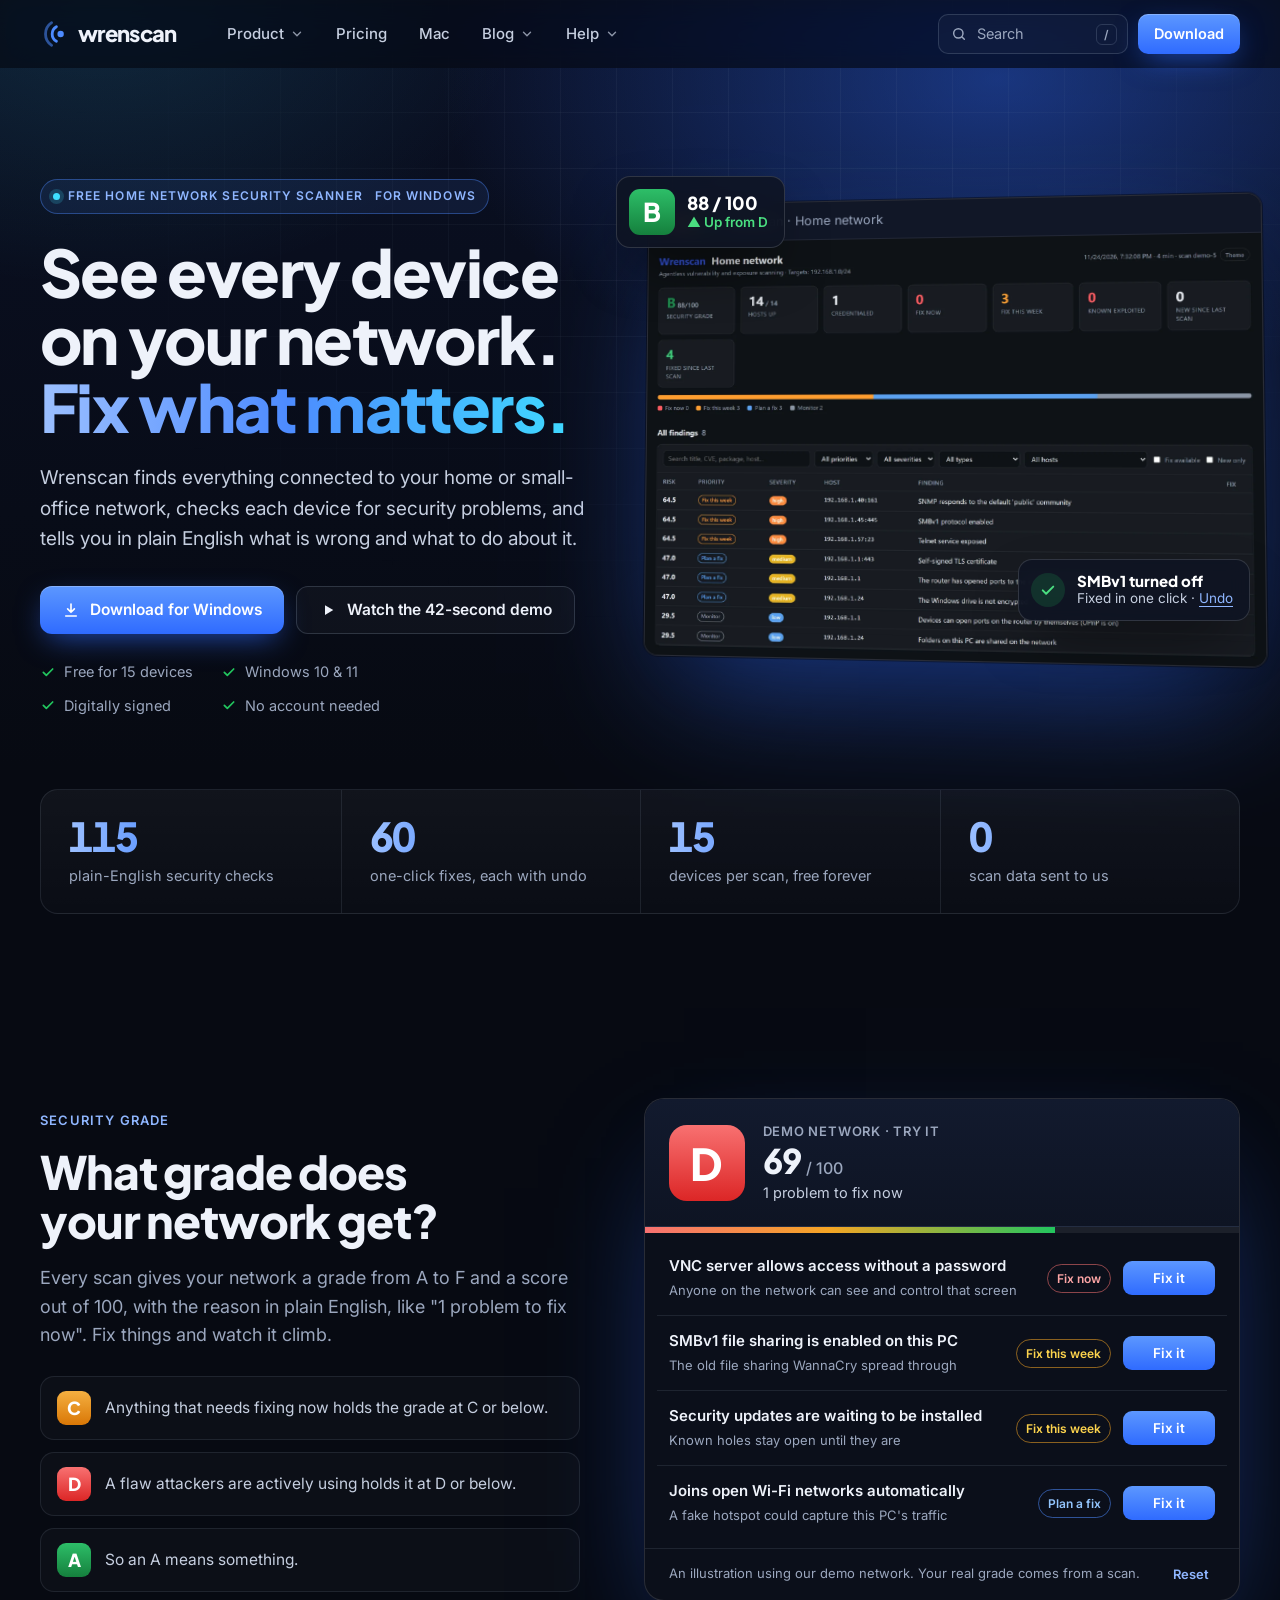
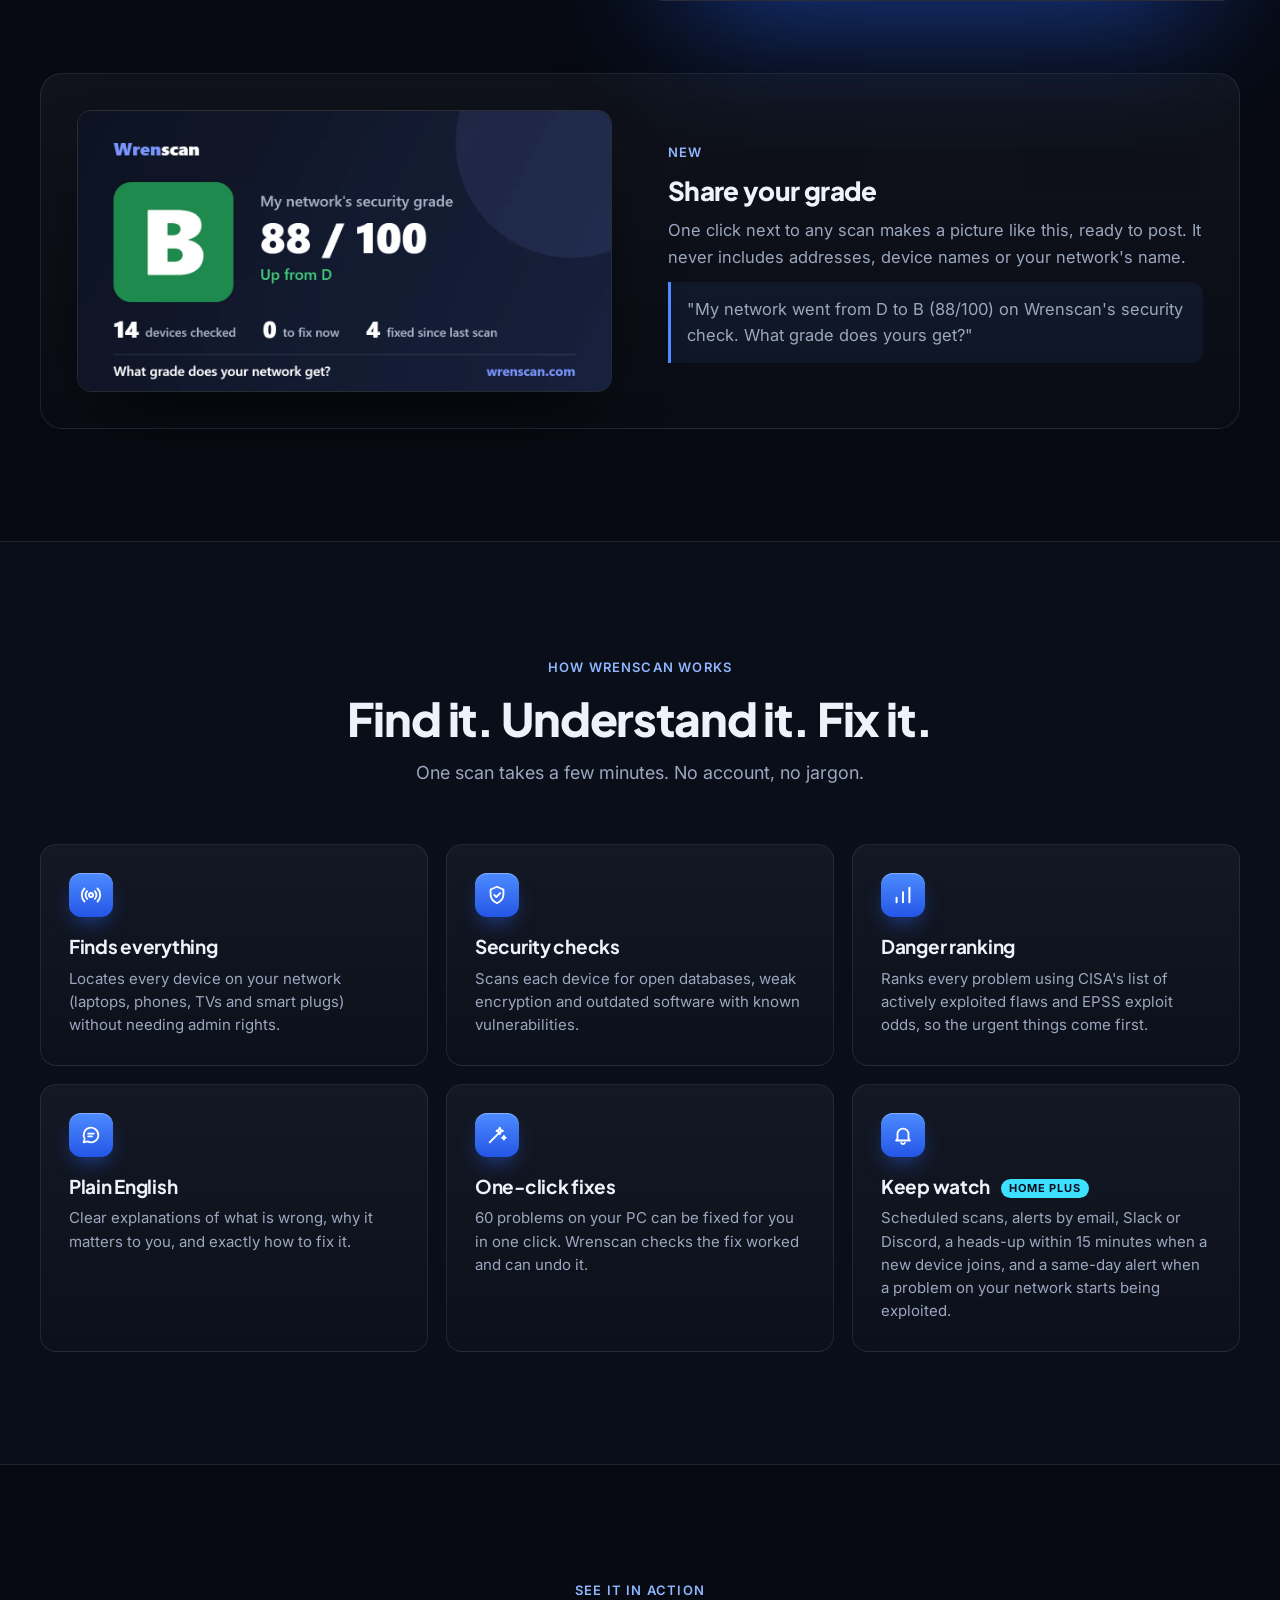
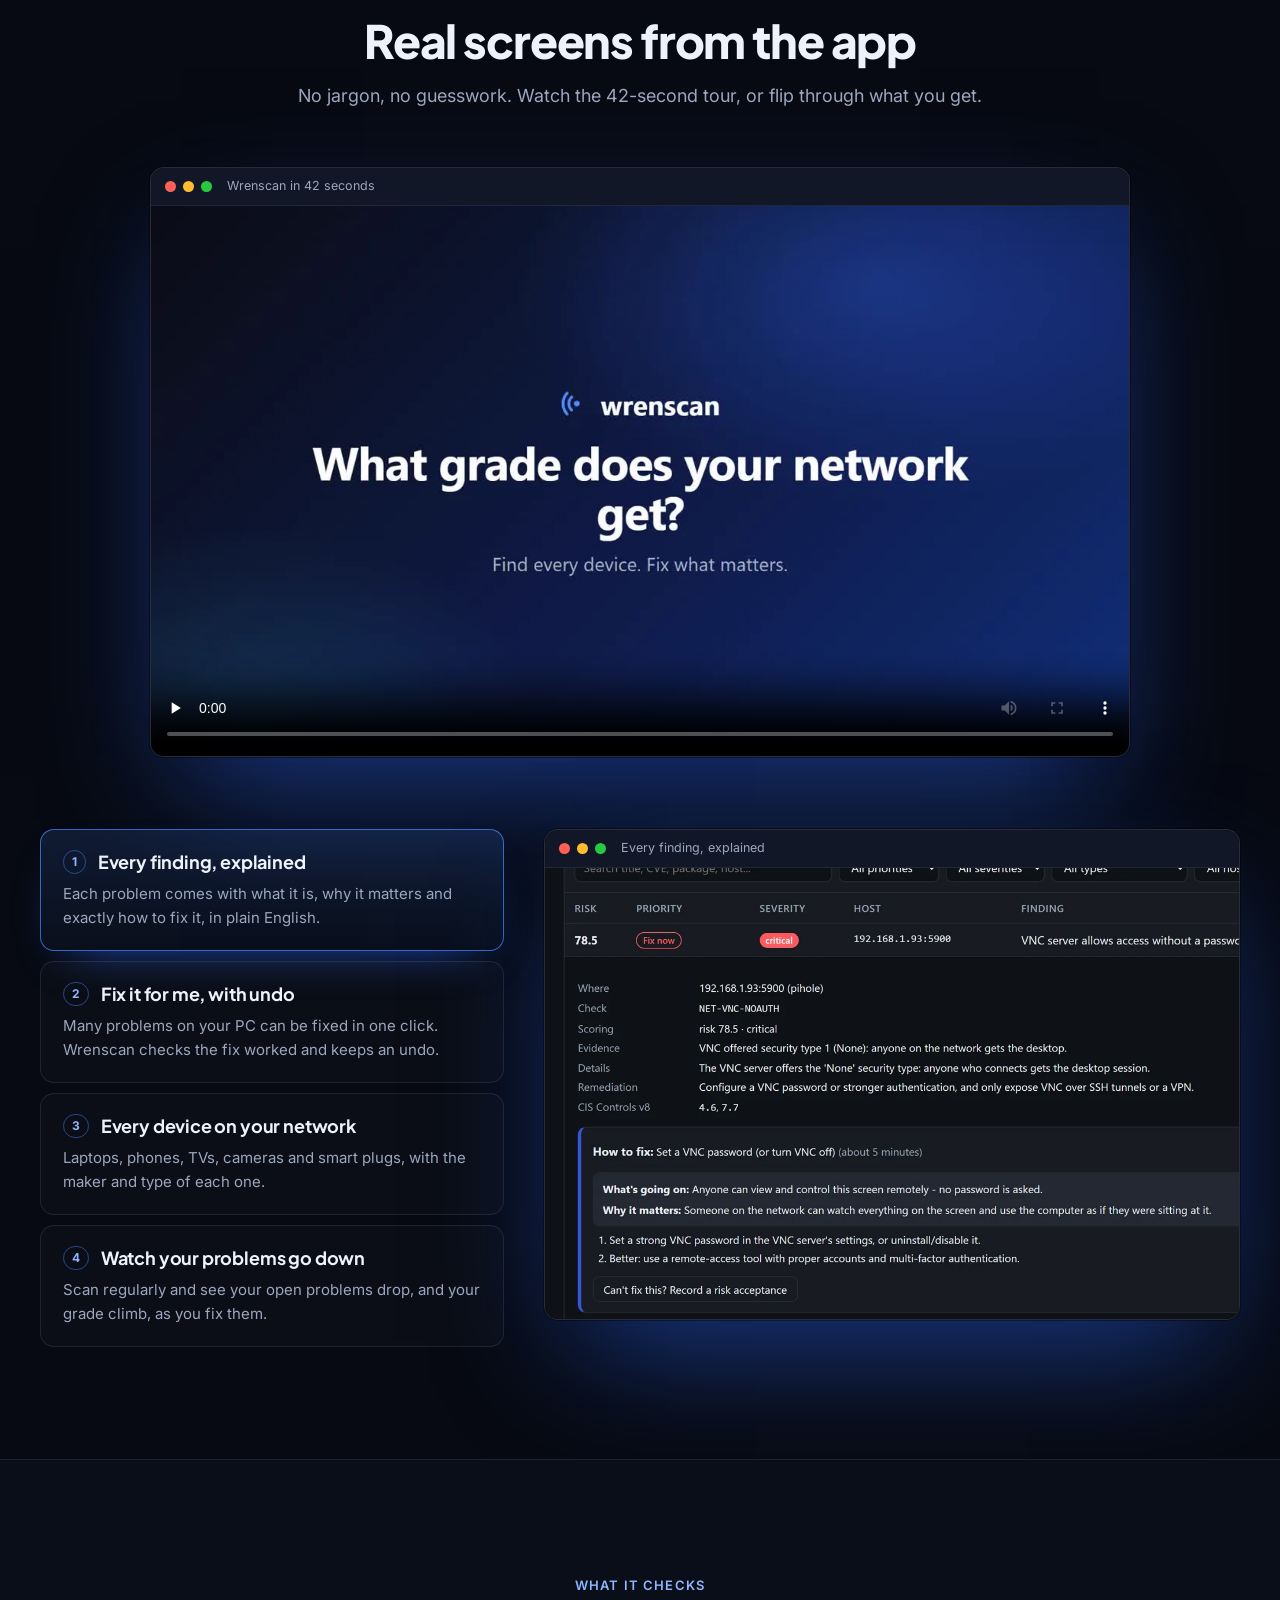
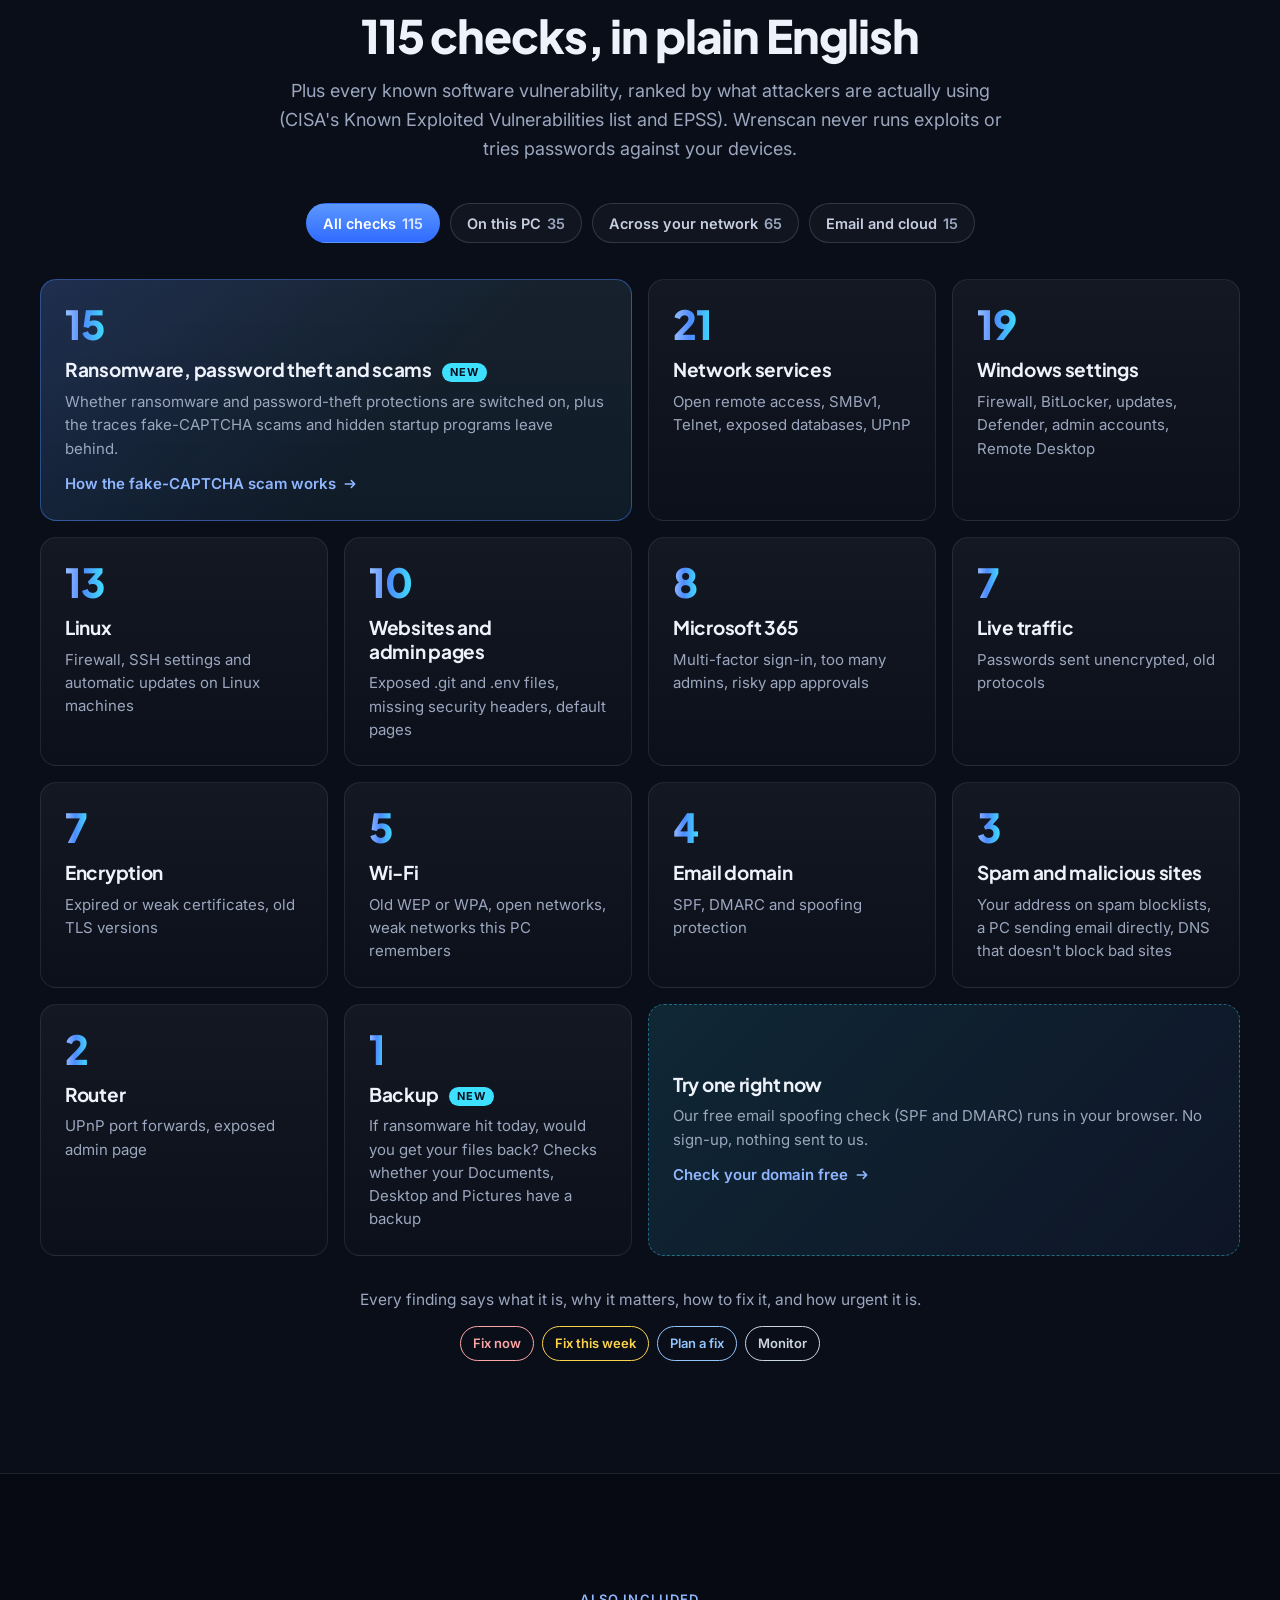
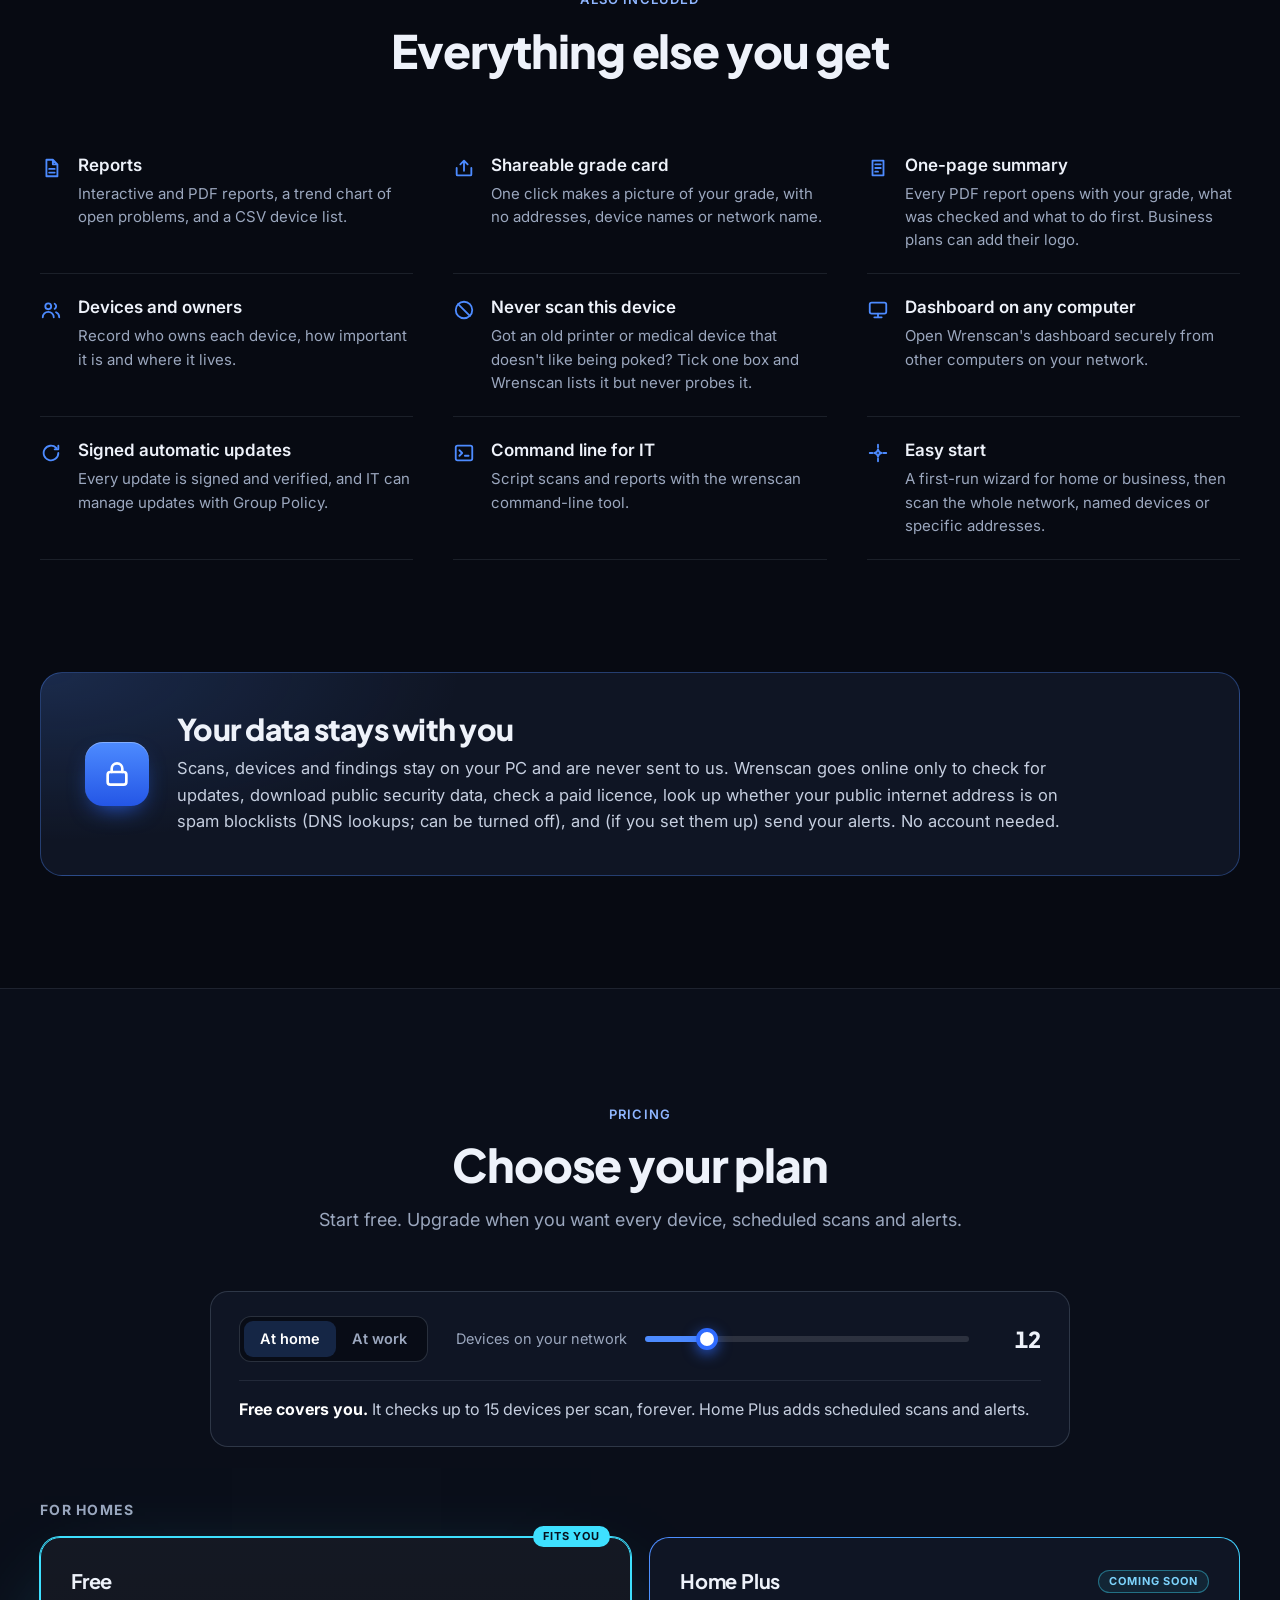
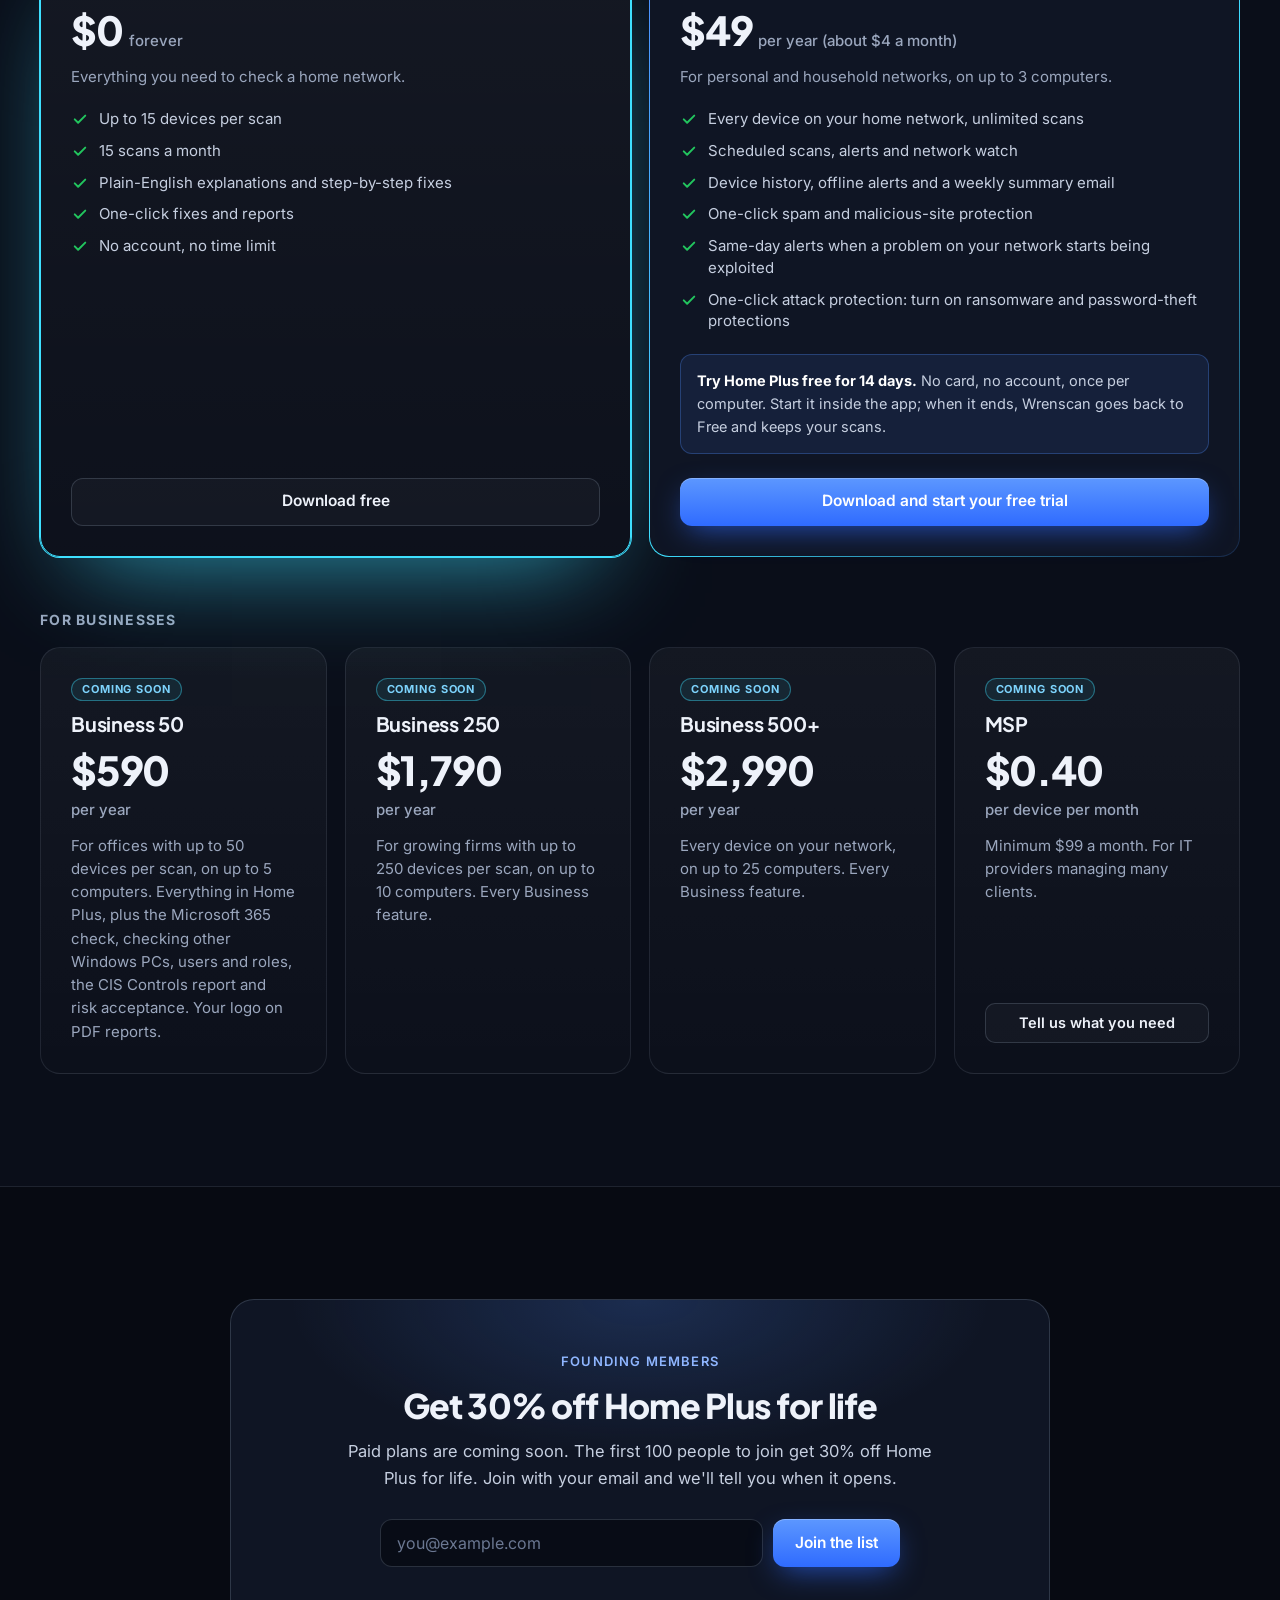
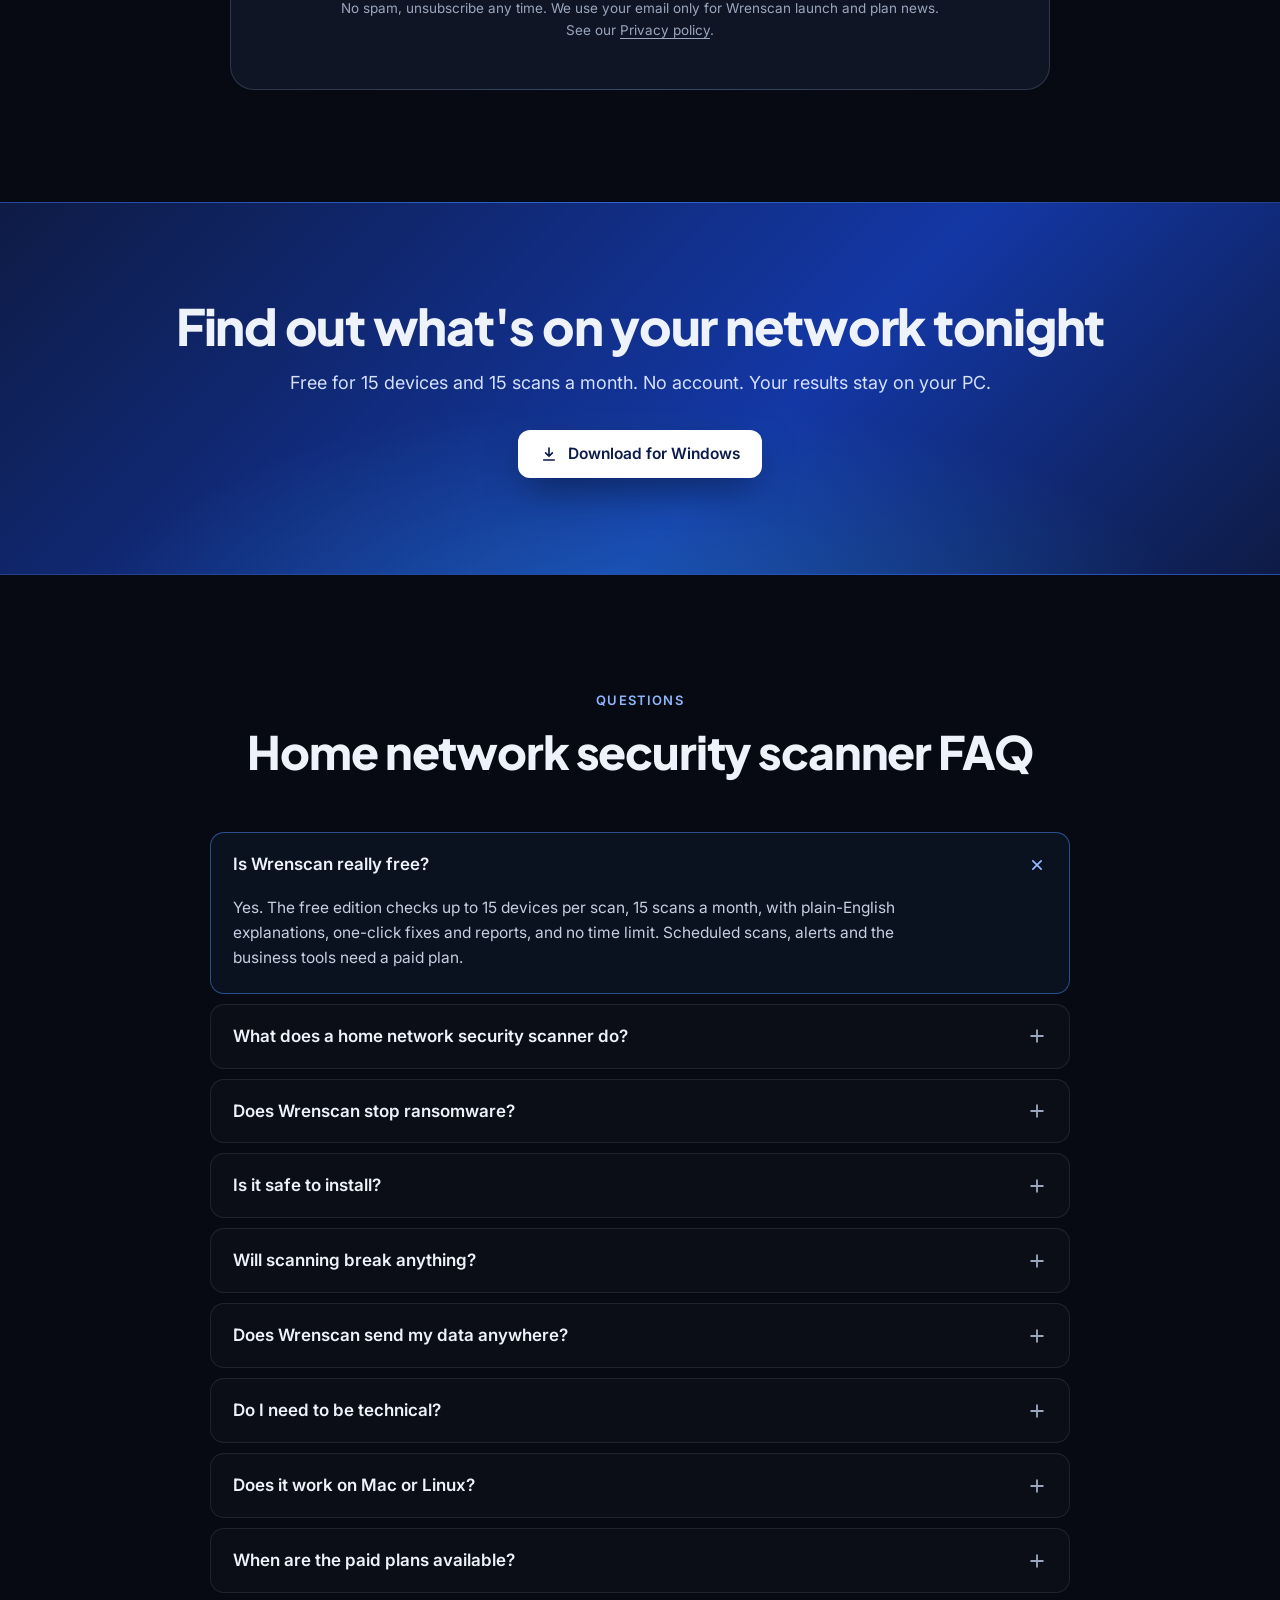
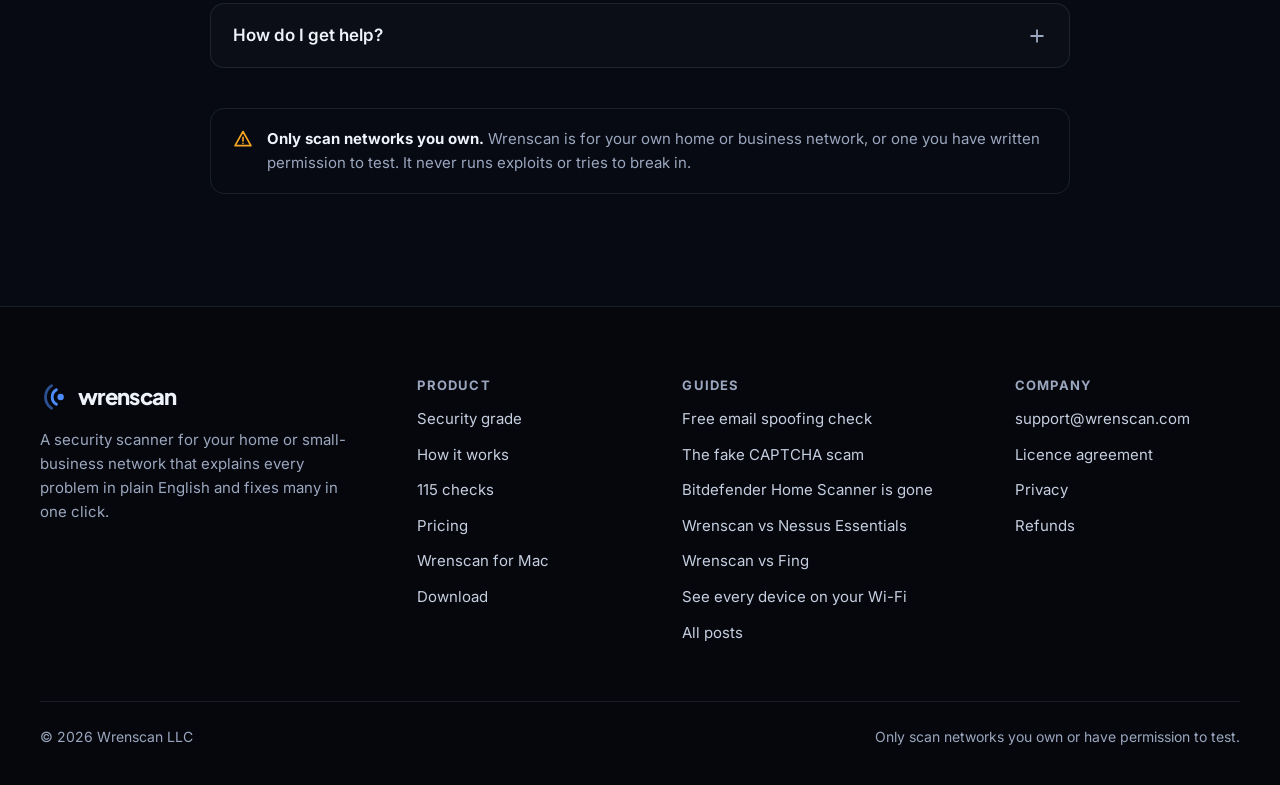
==== index.html @ 688e8c09 "Wrenscan website: first build" ====
<!doctype html>
<html lang="en">
<head>
<meta charset="utf-8">
<meta name="viewport" content="width=device-width, initial-scale=1">
<title>Wrenscan - Free Home Network Security Scanner for Windows</title>
<meta name="description" content="Wrenscan is a free home network security scanner for Windows. See every device on your Wi-Fi, find security problems and fix them with plain-English steps.">
<link rel="canonical" href="https://www.wrenscan.com/">
<meta name="theme-color" content="#070A12">
<link rel="icon" href="/img/icon-512.png">
<meta property="og:type" content="website">
<meta property="og:site_name" content="Wrenscan">
<meta property="og:title" content="Wrenscan - Free Home Network Security Scanner for Windows">
<meta property="og:description" content="Wrenscan is a free home network security scanner for Windows. See every device on your Wi-Fi, find security problems and fix them with plain-English steps.">
<meta property="og:url" content="https://www.wrenscan.com/">
<meta property="og:image" content="https://downloads.wrenscan.com/media/wrenscan-grade-card-demo.png">
<meta name="twitter:card" content="summary_large_image">
<meta name="google-site-verification" content="NHtf7_Xchs2q6kfM6JXQihhtO17kkVJVDk80CTowZdQ">
<meta name="msvalidate.01" content="4A16E89AE0FC15107EBB53EFB575E0BF">
<link rel="preconnect" href="https://fonts.googleapis.com">
<link rel="preconnect" href="https://fonts.gstatic.com" crossorigin>
<link href="https://fonts.googleapis.com/css2?family=Inter:wght@400;500;600;700&family=Plus+Jakarta+Sans:wght@700;800&display=swap" rel="stylesheet">
<link rel="stylesheet" href="/assets/site.css">
<script type="application/ld+json">{"@context": "https://schema.org", "@type": "SoftwareApplication", "name": "Wrenscan", "applicationCategory": "SecurityApplication", "operatingSystem": "Windows 10, Windows 11", "url": "https://www.wrenscan.com/", "downloadUrl": "https://downloads.wrenscan.com/download.html", "description": "A security scanner for your home or small-business network that explains every problem in plain English, ranks it by real-world danger, and fixes many of them in one click.", "offers": {"@type": "Offer", "price": "0", "priceCurrency": "USD", "description": "Free edition: up to 15 devices per scan and 15 scans a month"}, "publisher": {"@type": "Organization", "name": "Wrenscan LLC", "url": "https://www.wrenscan.com/", "email": "support@wrenscan.com"}}</script>
<script type="application/ld+json">{"@context": "https://schema.org", "@type": "FAQPage", "mainEntity": [{"@type": "Question", "name": "Is Wrenscan really free?", "acceptedAnswer": {"@type": "Answer", "text": "Yes. The free edition checks up to 15 devices per scan, 15 scans a month, with plain-English explanations, one-click fixes and reports, and no time limit. Scheduled scans, alerts and the business tools need a paid plan."}}, {"@type": "Question", "name": "What does a home network security scanner do?", "acceptedAnswer": {"@type": "Answer", "text": "It finds every device connected to your network and checks each one for problems attackers use, such as open admin pages, old file sharing, weak encryption and outdated software with known vulnerabilities."}}, {"@type": "Question", "name": "Does Wrenscan stop ransomware?", "acceptedAnswer": {"@type": "Answer", "text": "No, and nothing that only scans can; Windows Defender does the blocking. Wrenscan checks whether the protections against ransomware and password theft are switched on, tells you which are off, and on Home Plus turns them on in one click with an undo. It also checks whether your files have a backup, and spots the traces some common scams leave behind, like a fake CAPTCHA that had you paste a command."}}, {"@type": "Question", "name": "Is it safe to install?", "acceptedAnswer": {"@type": "Answer", "text": "Yes. The installer and every program file are digitally signed, updates are signed and verified before they install, and the download page lists the file's SHA-256 so you can check it."}}, {"@type": "Question", "name": "Will scanning break anything?", "acceptedAnswer": {"@type": "Answer", "text": "Wrenscan only looks: it never runs exploits, tries passwords or sends anything to printers. If you have fragile equipment, tick \"Never scan this device\" and Wrenscan will list it but leave it alone."}}, {"@type": "Question", "name": "Does Wrenscan send my data anywhere?", "acceptedAnswer": {"@type": "Answer", "text": "No. Scans, devices and findings stay on your PC and are never sent to us. Wrenscan goes online only to check for updates, download public security data, check a paid licence, look up whether your public internet address is on spam blocklists (DNS lookups; can be turned off), and (if you set them up) send your alerts."}}, {"@type": "Question", "name": "Do I need to be technical?", "acceptedAnswer": {"@type": "Answer", "text": "No. Every finding is explained in plain English with step-by-step fixes, and many problems on your PC can be fixed with one click and undone later."}}, {"@type": "Question", "name": "Does it work on Mac or Linux?", "acceptedAnswer": {"@type": "Answer", "text": "Wrenscan runs on Windows 10 and 11 today, and it scans Macs, phones, printers and every other device on your network. A free Mac beta is coming soon: join the Mac list."}}, {"@type": "Question", "name": "When are the paid plans available?", "acceptedAnswer": {"@type": "Answer", "text": "Home Plus and the business plans are coming soon. Join the founding members list or email support@wrenscan.com to hear when they launch."}}, {"@type": "Question", "name": "How do I get help?", "acceptedAnswer": {"@type": "Answer", "text": "Email support@wrenscan.com and we'll get back to you. Include what you were doing and any error message you saw."}}]}</script>
</head>
<body>
<a class="skip" href="#top">Skip to content</a>
<header class="nav" id="nav">
  <div class="wrap">
    <a class="logo" href="/" aria-label="Wrenscan home"><svg viewBox="0 0 32 32" fill="none" aria-hidden="true"><circle cx="22" cy="16" r="3.4" fill="#4D8BFF"/><path d="M17.5 8.2a9 9 0 0 0 0 15.6" stroke="#4D8BFF" stroke-width="3" stroke-linecap="round"/><path d="M12.4 3.9a14.5 14.5 0 0 0 0 24.2" stroke="#4D8BFF" stroke-width="3" stroke-linecap="round" opacity=".55"/></svg>wrenscan</a>
    <ul class="menu" id="menu">
      <li><button type="button" aria-haspopup="true">Product <svg class="chev" viewBox="0 0 24 24" fill="none" stroke="currentColor" stroke-width="2.4" stroke-linecap="round" stroke-linejoin="round"><path d="m6 9 6 6 6-6"/></svg></button>
        <ul class="drop">
          <li><a href="/#grade"><b>Security grade</b><span>An A to F grade for every scan</span></a></li>
          <li><a href="/#how"><b>How it works</b><span>Find, check, rank, explain, fix</span></a></li>
          <li><a href="/#demo"><b>See it in action</b><span>A 42-second demo and real screens</span></a></li>
          <li><a href="/#checks"><b>115 checks</b><span>Everything Wrenscan looks for</span></a></li>
          <li><a href="/#privacy"><b>Your data</b><span>What stays on your PC</span></a></li>
          <li><a href="https://downloads.wrenscan.com/email-check.html"><b>Free email spoofing check</b><span>SPF and DMARC, in your browser</span></a></li>
        </ul>
      </li>
      <li><a href="/#pricing">Pricing</a></li>
      <li><a href="/mac/">Mac</a></li>
      <li><button type="button" aria-haspopup="true">Blog <svg class="chev" viewBox="0 0 24 24" fill="none" stroke="currentColor" stroke-width="2.4" stroke-linecap="round" stroke-linejoin="round"><path d="m6 9 6 6 6-6"/></svg></button>
        <ul class="drop">
          <li><a href="/post/fake-captcha-paste-command-scam/"><b>The fake CAPTCHA scam</b><span>Guide</span></a></li>
          <li><a href="/post/bitdefender-home-scanner-alternative/"><b>Bitdefender Home Scanner is gone</b><span>Compare</span></a></li>
          <li><a href="/post/wrenscan-vs-nessus-essentials/"><b>Wrenscan vs Nessus Essentials</b><span>Compare</span></a></li>
          <li><a href="/post/wrenscan-vs-fing/"><b>Wrenscan vs Fing</b><span>Compare</span></a></li>
          <li><a href="/blog/"><b>All posts</b><span>Plain-English security guides</span></a></li>
        </ul>
      </li>
      <li><button type="button" aria-haspopup="true">Help <svg class="chev" viewBox="0 0 24 24" fill="none" stroke="currentColor" stroke-width="2.4" stroke-linecap="round" stroke-linejoin="round"><path d="m6 9 6 6 6-6"/></svg></button>
        <ul class="drop">
          <li><a href="/#faq"><b>Questions and answers</b><span>Price, safety, privacy, Mac</span></a></li>
          <li><a href="https://downloads.wrenscan.com/download.html"><b>Download and install</b><span>Step by step, with the file's fingerprint</span></a></li>
          <li><a href="mailto:support@wrenscan.com"><b>Email support</b><span>support@wrenscan.com</span></a></li>
        </ul>
      </li>
    </ul>
    <div class="nav-right">
      <button class="searchbtn" type="button" id="openSearch" aria-label="Search"><svg viewBox="0 0 24 24" fill="none" stroke="currentColor" stroke-width="2.2" stroke-linecap="round"><circle cx="11" cy="11" r="7"/><path d="m20 20-3.5-3.5"/></svg><span>Search</span><kbd>/</kbd></button>
      <a class="btn btn-primary btn-sm" href="https://downloads.wrenscan.com/download.html">Download</a>
      <button class="burger" type="button" id="burger" aria-label="Menu" aria-expanded="false"><svg viewBox="0 0 24 24" fill="none" stroke="currentColor" stroke-width="2.2" stroke-linecap="round"><path d="M4 7h16M4 12h16M4 17h16"/></svg></button>
    </div>
  </div>
</header>
<main id="top">
<section class="hero">
  <div class="wrap">
    <div class="hero-grid">
      <div>
        <h1><span class="eyebrow pill"><i></i>Free home network security scanner<span class="xs-hide">&nbsp;for Windows</span></span>
          <span class="k">See every device on your network.</span> <span class="k grad">Fix what matters.</span></h1>
        <p class="lede">Wrenscan finds everything connected to your home or small-office network, checks each device for security problems, and tells you in plain English what is wrong and what to do about it.</p>
        <div class="cta">
          <a class="btn btn-primary" href="https://downloads.wrenscan.com/download.html"><svg viewBox="0 0 24 24" fill="none" stroke="currentColor" stroke-width="2.2" stroke-linecap="round" stroke-linejoin="round"><path d="M12 4v11m0 0 4.5-4.5M12 15l-4.5-4.5M5 20h14"/></svg>Download for Windows</a>
          <a class="btn btn-ghost" href="#demo"><svg viewBox="0 0 24 24" fill="currentColor"><path d="M8 5.5v13l11-6.5z"/></svg>Watch the 42-second demo</a>
        </div>
        <ul class="trust">
          <li><svg viewBox="0 0 24 24" fill="none" stroke="currentColor" stroke-width="2.6" stroke-linecap="round" stroke-linejoin="round"><path d="m5 12.5 4.5 4.5L19 7.5"/></svg>Free for 15 devices</li>
          <li><svg viewBox="0 0 24 24" fill="none" stroke="currentColor" stroke-width="2.6" stroke-linecap="round" stroke-linejoin="round"><path d="m5 12.5 4.5 4.5L19 7.5"/></svg>Windows 10 &amp; 11</li>
          <li><svg viewBox="0 0 24 24" fill="none" stroke="currentColor" stroke-width="2.6" stroke-linecap="round" stroke-linejoin="round"><path d="m5 12.5 4.5 4.5L19 7.5"/></svg>Digitally signed</li>
          <li><svg viewBox="0 0 24 24" fill="none" stroke="currentColor" stroke-width="2.6" stroke-linecap="round" stroke-linejoin="round"><path d="m5 12.5 4.5 4.5L19 7.5"/></svg>No account needed</li>
        </ul>
      </div>
      <div class="shot" id="shot">
        <div class="win">
          <div class="win-bar"><i></i><i></i><i></i><span>Wrenscan &middot; Home network</span></div>
          <img src="/img/summary.webp" width="1800" height="1206" alt="Wrenscan dashboard showing a network scan: a B security grade, 14 devices and security problems ranked by urgency" fetchpriority="high">
        </div>
        <div class="float f1" aria-hidden="true"><span class="g">B</span><span><b>88 / 100</b><span class="up">&#9650; Up from D</span></span></div>
        <div class="float f2" aria-hidden="true"><span class="ok"><svg viewBox="0 0 24 24" fill="none" stroke="currentColor" stroke-width="2.6" stroke-linecap="round" stroke-linejoin="round"><path d="m5 12.5 4.5 4.5L19 7.5"/></svg></span><span><b style="font-size:15px">SMBv1 turned off</b>Fixed in one click &middot; <u>Undo</u></span></div>
      </div>
    </div>
    <div class="stats rv">
      <div class="stat"><b class="grad" data-count="115">115</b><span>plain-English security checks</span></div>
      <div class="stat"><b class="grad" data-count="60">60</b><span>one-click fixes, each with undo</span></div>
      <div class="stat"><b class="grad" data-count="15">15</b><span>devices per scan, free forever</span></div>
      <div class="stat"><b class="grad">0</b><span>scan data sent to us</span></div>
    </div>
  </div>
</section>

<section class="sec" id="grade">
  <div class="wrap">
    <div class="split">
      <div class="rv">
        <span class="eyebrow">Security grade</span>
        <h2>What grade does your network get?</h2>
        <p class="p">Every scan gives your network a grade from A to F and a score out of 100, with the reason in plain English, like "1 problem to fix now". Fix things and watch it climb.</p>
        <ul class="rules">
          <li><span class="badge b-c">C</span><span>Anything that needs fixing now holds the grade at C or below.</span></li>
          <li><span class="badge b-d">D</span><span>A flaw attackers are actively using holds it at D or below.</span></li>
          <li><span class="badge b-a">A</span><span>So an A means something.</span></li>
        </ul>
      </div>
      <div class="demo rv" id="gdemo" aria-label="Try it: fix the demo network">
        <div class="demo-top">
          <div class="gbox g-D" id="gbox">D</div>
          <div><div class="lbl">Demo network &middot; try it</div><div class="score"><span id="gscore">69</span> <small>/ 100</small></div><div class="why" id="gwhy">1 problem to fix now</div></div>
        </div>
        <div class="meter"><i id="gmeter"></i></div>
        <ul class="probs" id="gprobs">
          <li data-p="8" data-now="1"><span class="t"><b>VNC server allows access without a password</b><span>Anyone on the network can see and control that screen</span></span><span class="pill u-now">Fix now</span><button class="fixb" type="button">Fix it</button></li>
          <li data-p="4"><span class="t"><b>SMBv1 file sharing is enabled on this PC</b><span>The old file sharing WannaCry spread through</span></span><span class="pill u-week">Fix this week</span><button class="fixb" type="button">Fix it</button></li>
          <li data-p="4"><span class="t"><b>Security updates are waiting to be installed</b><span>Known holes stay open until they are</span></span><span class="pill u-week">Fix this week</span><button class="fixb" type="button">Fix it</button></li>
          <li data-p="3"><span class="t"><b>Joins open Wi-Fi networks automatically</b><span>A fake hotspot could capture this PC's traffic</span></span><span class="pill u-plan">Plan a fix</span><button class="fixb" type="button">Fix it</button></li>
        </ul>
        <div class="demo-foot"><span>An illustration using our demo network. Your real grade comes from a scan.</span><button type="button" id="greset">Reset</button></div>
      </div>
    </div>
    <div class="sharestrip rv">
      <img src="/img/grade-card.webp" width="1200" height="630" loading="lazy" alt="Wrenscan grade card showing B, 88 out of 100, up from D, 14 devices checked">
      <div>
        <span class="eyebrow">New</span>
        <h3 style="margin-top:12px">Share your grade</h3>
        <p>One click next to any scan makes a picture like this, ready to post. It never includes addresses, device names or your network's name.</p>
        <p class="quote">"My network went from D to B (88/100) on Wrenscan's security check. What grade does yours get?"</p>
      </div>
    </div>
  </div>
</section>

<section class="sec alt" id="how">
  <div class="wrap">
    <div class="head rv"><span class="eyebrow">How Wrenscan works</span><h2>Find it. Understand it. Fix it.</h2><p>One scan takes a few minutes. No account, no jargon.</p></div>
    <div class="grid3">
      <div class="card rv"><div class="ico"><svg viewBox="0 0 24 24" fill="none" stroke="currentColor" stroke-width="2" stroke-linecap="round"><circle cx="12" cy="12" r="2.2"/><path d="M7.8 16.2a6 6 0 0 1 0-8.4M16.2 7.8a6 6 0 0 1 0 8.4M4.9 19.1a10 10 0 0 1 0-14.2M19.1 4.9a10 10 0 0 1 0 14.2"/></svg></div><h3>Finds everything</h3><p>Locates every device on your network (laptops, phones, TVs and smart plugs) without needing admin rights.</p></div>
      <div class="card rv"><div class="ico"><svg viewBox="0 0 24 24" fill="none" stroke="currentColor" stroke-width="2" stroke-linecap="round" stroke-linejoin="round"><path d="M12 3 5 6v5.5c0 4.2 2.9 7.6 7 9.5 4.1-1.9 7-5.3 7-9.5V6z"/><path d="m9 12 2.2 2.2L15.5 10"/></svg></div><h3>Security checks</h3><p>Scans each device for open databases, weak encryption and outdated software with known vulnerabilities.</p></div>
      <div class="card rv"><div class="ico"><svg viewBox="0 0 24 24" fill="none" stroke="currentColor" stroke-width="2.2" stroke-linecap="round"><path d="M5 20v-5M12 20V9M19 20V4"/></svg></div><h3>Danger ranking</h3><p>Ranks every problem using CISA's list of actively exploited flaws and EPSS exploit odds, so the urgent things come first.</p></div>
      <div class="card rv"><div class="ico"><svg viewBox="0 0 24 24" fill="none" stroke="currentColor" stroke-width="2" stroke-linecap="round" stroke-linejoin="round"><path d="M20 12a8 8 0 0 1-11.8 7L4 20l1.1-3.9A8 8 0 1 1 20 12z"/><path d="M9 10.5h6M9 13.5h4"/></svg></div><h3>Plain English</h3><p>Clear explanations of what is wrong, why it matters to you, and exactly how to fix it.</p></div>
      <div class="card rv"><div class="ico"><svg viewBox="0 0 24 24" fill="none" stroke="currentColor" stroke-width="2" stroke-linecap="round" stroke-linejoin="round"><path d="m4 20 10-10M15 4l1 2.5L18.5 7.5 16 8.500 15 11l-1-2.500L11.500 7.500 14 6.500zM19.500 13l.6 1.400 1.400.6-1.400.6-.6 1.400-.6-1.400-1.400-.6 1.400-.6z"/></svg></div><h3>One-click fixes</h3><p>60 problems on your PC can be fixed for you in one click. Wrenscan checks the fix worked and can undo it.</p></div>
      <div class="card rv"><div class="ico"><svg viewBox="0 0 24 24" fill="none" stroke="currentColor" stroke-width="2" stroke-linecap="round" stroke-linejoin="round"><path d="M6 16v-5a6 6 0 1 1 12 0v5l1.500 2h-15zM10 20.500a2.200 2.200 0 0 0 4 0"/></svg></div><h3>Keep watch <span class="tag">Home Plus</span></h3><p>Scheduled scans, alerts by email, Slack or Discord, a heads-up within 15 minutes when a new device joins, and a same-day alert when a problem on your network starts being exploited.</p></div>
    </div>
  </div>
</section>

<section class="sec" id="demo">
  <div class="wrap">
    <div class="head rv"><span class="eyebrow">See it in action</span><h2>Real screens from the app</h2><p>No jargon, no guesswork. Watch the 42-second tour, or flip through what you get.</p></div>
    <div class="video rv"><div class="win"><div class="win-bar"><i></i><i></i><i></i><span>Wrenscan in 42 seconds</span></div>
      <video controls preload="none" playsinline poster="/img/demo-poster.webp"><source src="https://downloads.wrenscan.com/media/wrenscan-demo.mp4" type="video/mp4"></video></div></div>
    <div class="tabs">
      <div class="tablist rv" role="tablist" aria-label="Wrenscan screens">
        <button class="tab" role="tab" aria-selected="true" aria-controls="p1" id="t1"><h3><i>1</i><span>Every finding, explained</span></h3><p>Each problem comes with what it is, why it matters and exactly how to fix it, in plain English.</p></button>
        <button class="tab" role="tab" aria-selected="false" aria-controls="p2" id="t2"><h3><i>2</i><span>Fix it for me, with undo</span></h3><p>Many problems on your PC can be fixed in one click. Wrenscan checks the fix worked and keeps an undo.</p></button>
        <button class="tab" role="tab" aria-selected="false" aria-controls="p3" id="t3"><h3><i>3</i><span>Every device on your network</span></h3><p>Laptops, phones, TVs, cameras and smart plugs, with the maker and type of each one.</p></button>
        <button class="tab" role="tab" aria-selected="false" aria-controls="p4" id="t4"><h3><i>4</i><span>Watch your problems go down</span></h3><p>Scan regularly and see your open problems drop, and your grade climb, as you fix them.</p></button>
      </div>
      <div class="panels rv">
        <div class="win">
          <div class="win-bar"><i></i><i></i><i></i><span id="ptitle">Every finding, explained</span></div>
          <div class="panel on" id="p1" role="tabpanel" aria-labelledby="t1"><div class="crop zoom"><img src="/img/explained.webp" width="1800" height="802" loading="lazy" alt="Wrenscan explaining a security problem in plain English, with how to fix it"></div></div>
          <div class="panel" id="p2" role="tabpanel" aria-labelledby="t2"><div class="crop zoom"><img src="/img/fix.webp" width="1800" height="802" loading="lazy" alt="Wrenscan Fix it for me button, which fixes a problem in one click with undo"></div></div>
          <div class="panel" id="p3" role="tabpanel" aria-labelledby="t3"><div class="crop"><img src="/img/devices.webp" width="1800" height="1228" loading="lazy" alt="Wrenscan list of every device on the network, with maker and type"></div></div>
          <div class="panel" id="p4" role="tabpanel" aria-labelledby="t4"><div class="crop"><img src="/img/history.webp" width="1800" height="1200" loading="lazy" alt="Wrenscan scan history and a chart of open security problems going down over time"></div></div>
        </div>
      </div>
    </div>
  </div>
</section>

<section class="sec alt" id="checks">
  <div class="wrap">
    <div class="head rv"><span class="eyebrow">What it checks</span><h2>115 checks, in plain English</h2><p>Plus every known software vulnerability, ranked by what attackers are actually using (CISA's Known Exploited Vulnerabilities list and EPSS). Wrenscan never runs exploits or tries passwords against your devices.</p></div>
    <div class="chips rv" role="group" aria-label="Filter the checks">
      <button class="chip" type="button" aria-pressed="true" data-f="all">All checks<b>115</b></button>
      <button class="chip" type="button" aria-pressed="false" data-f="pc">On this PC<b>35</b></button>
      <button class="chip" type="button" aria-pressed="false" data-f="net">Across your network<b>65</b></button>
      <button class="chip" type="button" aria-pressed="false" data-f="cloud">Email and cloud<b>15</b></button>
    </div>
    <div class="bento" id="bento">
      <div class="card wide feat rv" data-g="pc"><div class="n grad">15</div><h3>Ransomware, password theft and scams <span class="tag">New</span></h3><p>Whether ransomware and password-theft protections are switched on, plus the traces fake-CAPTCHA scams and hidden startup programs leave behind.</p><a class="link" href="/post/fake-captcha-paste-command-scam/">How the fake-CAPTCHA scam works <svg viewBox="0 0 24 24" fill="none" stroke="currentColor" stroke-width="2.4" stroke-linecap="round" stroke-linejoin="round"><path d="M5 12h14m0 0-5-5m5 5-5 5"/></svg></a></div>
      <div class="card rv" data-g="net"><div class="n grad">21</div><h3>Network services</h3><p>Open remote access, SMBv1, Telnet, exposed databases, UPnP</p></div>
      <div class="card rv" data-g="pc"><div class="n grad">19</div><h3>Windows settings</h3><p>Firewall, BitLocker, updates, Defender, admin accounts, Remote Desktop</p></div>
      <div class="card rv" data-g="net"><div class="n grad">13</div><h3>Linux</h3><p>Firewall, SSH settings and automatic updates on Linux machines</p></div>
      <div class="card rv" data-g="net"><div class="n grad">10</div><h3>Websites and admin pages</h3><p>Exposed .git and .env files, missing security headers, default pages</p></div>
      <div class="card rv" data-g="cloud"><div class="n grad">8</div><h3>Microsoft 365</h3><p>Multi-factor sign-in, too many admins, risky app approvals</p></div>
      <div class="card rv" data-g="net"><div class="n grad">7</div><h3>Live traffic</h3><p>Passwords sent unencrypted, old protocols</p></div>
      <div class="card rv" data-g="net"><div class="n grad">7</div><h3>Encryption</h3><p>Expired or weak certificates, old TLS versions</p></div>
      <div class="card rv" data-g="net"><div class="n grad">5</div><h3>Wi-Fi</h3><p>Old WEP or WPA, open networks, weak networks this PC remembers</p></div>
      <div class="card rv" data-g="cloud"><div class="n grad">4</div><h3>Email domain</h3><p>SPF, DMARC and spoofing protection</p></div>
      <div class="card rv" data-g="cloud"><div class="n grad">3</div><h3>Spam and malicious sites</h3><p>Your address on spam blocklists, a PC sending email directly, DNS that doesn't block bad sites</p></div>
      <div class="card rv" data-g="net"><div class="n grad">2</div><h3>Router</h3><p>UPnP port forwards, exposed admin page</p></div>
      <div class="card rv" data-g="pc"><div class="n grad">1</div><h3>Backup <span class="tag">New</span></h3><p>If ransomware hit today, would you get your files back? Checks whether your Documents, Desktop and Pictures have a backup</p></div>
      <div class="card wide try rv" data-g="cloud"><h3>Try one right now</h3><p>Our free email spoofing check (SPF and DMARC) runs in your browser. No sign-up, nothing sent to us.</p><a class="link" href="https://downloads.wrenscan.com/email-check.html">Check your domain free <svg viewBox="0 0 24 24" fill="none" stroke="currentColor" stroke-width="2.4" stroke-linecap="round" stroke-linejoin="round"><path d="M5 12h14m0 0-5-5m5 5-5 5"/></svg></a></div>
    </div>
    <p class="after rv">Every finding says what it is, why it matters, how to fix it, and how urgent it is.<br><span class="prio"><span class="p1">Fix now</span><span class="p2">Fix this week</span><span class="p3">Plan a fix</span><span class="p4">Monitor</span></span></p>
  </div>
</section>

<section class="sec" id="more">
  <div class="wrap">
    <div class="head rv"><span class="eyebrow">Also included</span><h2>Everything else you get</h2></div>
    <div class="more rv">
      <div><svg viewBox="0 0 24 24" fill="none" stroke="currentColor" stroke-width="2" stroke-linecap="round" stroke-linejoin="round"><path d="M7 3h7l5 5v13H7zM14 3v5h5M10 13h6M10 17h6"/></svg><span><h3>Reports</h3><p>Interactive and PDF reports, a trend chart of open problems, and a CSV device list.</p></span></div>
      <div><svg viewBox="0 0 24 24" fill="none" stroke="currentColor" stroke-width="2" stroke-linecap="round" stroke-linejoin="round"><path d="M4 12v7a1 1 0 0 0 1 1h14a1 1 0 0 0 1-1v-7M12 15V4m0 0L8 8m4-4 4 4"/></svg><span><h3>Shareable grade card</h3><p>One click makes a picture of your grade, with no addresses, device names or network name.</p></span></div>
      <div><svg viewBox="0 0 24 24" fill="none" stroke="currentColor" stroke-width="2" stroke-linecap="round" stroke-linejoin="round"><path d="M6 4h12v16H6zM9 8h6M9 12h6M9 16h3"/></svg><span><h3>One-page summary</h3><p>Every PDF report opens with your grade, what was checked and what to do first. Business plans can add their logo.</p></span></div>
      <div><svg viewBox="0 0 24 24" fill="none" stroke="currentColor" stroke-width="2" stroke-linecap="round" stroke-linejoin="round"><circle cx="9" cy="8" r="3.2"/><path d="M3 20a6 6 0 0 1 12 0M16 5.2a3.2 3.2 0 0 1 0 5.6M17.5 14.5A6 6 0 0 1 21 20"/></svg><span><h3>Devices and owners</h3><p>Record who owns each device, how important it is and where it lives.</p></span></div>
      <div><svg viewBox="0 0 24 24" fill="none" stroke="currentColor" stroke-width="2" stroke-linecap="round" stroke-linejoin="round"><circle cx="12" cy="12" r="9"/><path d="m5.6 5.6 12.8 12.8"/></svg><span><h3>Never scan this device</h3><p>Got an old printer or medical device that doesn't like being poked? Tick one box and Wrenscan lists it but never probes it.</p></span></div>
      <div><svg viewBox="0 0 24 24" fill="none" stroke="currentColor" stroke-width="2" stroke-linecap="round" stroke-linejoin="round"><rect x="3" y="4" width="18" height="12" rx="2"/><path d="M8 20h8M12 16v4"/></svg><span><h3>Dashboard on any computer</h3><p>Open Wrenscan's dashboard securely from other computers on your network.</p></span></div>
      <div><svg viewBox="0 0 24 24" fill="none" stroke="currentColor" stroke-width="2" stroke-linecap="round" stroke-linejoin="round"><path d="M20 12a8 8 0 1 1-2.3-5.6M20 4v4h-4"/></svg><span><h3>Signed automatic updates</h3><p>Every update is signed and verified, and IT can manage updates with Group Policy.</p></span></div>
      <div><svg viewBox="0 0 24 24" fill="none" stroke="currentColor" stroke-width="2" stroke-linecap="round" stroke-linejoin="round"><rect x="3" y="4" width="18" height="16" rx="2"/><path d="m7 9 3 3-3 3M13 15h4"/></svg><span><h3>Command line for IT</h3><p>Script scans and reports with the wrenscan command-line tool.</p></span></div>
      <div><svg viewBox="0 0 24 24" fill="none" stroke="currentColor" stroke-width="2" stroke-linecap="round" stroke-linejoin="round"><path d="M12 3v3M12 18v3M3 12h3M18 12h3M12 8l1.300 2.700L16 12l-2.700 1.300L12 16l-1.300-2.700L8 12l2.700-1.300z"/></svg><span><h3>Easy start</h3><p>A first-run wizard for home or business, then scan the whole network, named devices or specific addresses.</p></span></div>
    </div>
  </div>
</section>

<section class="sec" id="privacy" style="padding-top:0">
  <div class="wrap">
    <div class="privacy rv">
      <div class="ico"><svg viewBox="0 0 24 24" fill="none" stroke="currentColor" stroke-width="2" stroke-linecap="round" stroke-linejoin="round"><rect x="5" y="10.5" width="14" height="9.5" rx="2"/><path d="M8 10.5V8a4 4 0 0 1 8 0v2.5"/></svg></div>
      <div><h2>Your data stays with you</h2><p>Scans, devices and findings stay on your PC and are never sent to us. Wrenscan goes online only to check for updates, download public security data, check a paid licence, look up whether your public internet address is on spam blocklists (DNS lookups; can be turned off), and (if you set them up) send your alerts. No account needed.</p></div>
    </div>
  </div>
</section>

<section class="sec alt" id="pricing">
  <div class="wrap">
    <div class="head rv"><span class="eyebrow">Pricing</span><h2>Choose your plan</h2><p>Start free. Upgrade when you want every device, scheduled scans and alerts.</p></div>
    <div class="finder rv" aria-label="Find the plan that fits">
      <div class="seg" role="group" aria-label="Where will you use Wrenscan?"><button type="button" id="segHome" aria-pressed="true">At home</button><button type="button" id="segBiz" aria-pressed="false">At work</button></div>
      <div class="range"><label for="dev">Devices on your network</label><input id="dev" type="range" min="1" max="100" value="12"><output id="devOut" for="dev">12</output></div>
      <p class="verdict" id="verdict" aria-live="polite"></p>
    </div>
    <p class="sub">For homes</p>
    <div class="plans2">
      <div class="plan rv" id="plan-free">
        <div class="top"><h3>Free</h3></div>
        <div class="price">$0<small>forever</small></div>
        <p class="d">Everything you need to check a home network.</p>
        <ul class="ticks">
          <li><svg viewBox="0 0 24 24" fill="none" stroke="currentColor" stroke-width="2.6" stroke-linecap="round" stroke-linejoin="round"><path d="m5 12.5 4.5 4.5L19 7.5"/></svg>Up to 15 devices per scan</li>
          <li><svg viewBox="0 0 24 24" fill="none" stroke="currentColor" stroke-width="2.6" stroke-linecap="round" stroke-linejoin="round"><path d="m5 12.5 4.5 4.5L19 7.5"/></svg>15 scans a month</li>
          <li><svg viewBox="0 0 24 24" fill="none" stroke="currentColor" stroke-width="2.6" stroke-linecap="round" stroke-linejoin="round"><path d="m5 12.5 4.5 4.5L19 7.5"/></svg>Plain-English explanations and step-by-step fixes</li>
          <li><svg viewBox="0 0 24 24" fill="none" stroke="currentColor" stroke-width="2.6" stroke-linecap="round" stroke-linejoin="round"><path d="m5 12.5 4.5 4.5L19 7.5"/></svg>One-click fixes and reports</li>
          <li><svg viewBox="0 0 24 24" fill="none" stroke="currentColor" stroke-width="2.6" stroke-linecap="round" stroke-linejoin="round"><path d="m5 12.5 4.5 4.5L19 7.5"/></svg>No account, no time limit</li>
        </ul>
        <div class="sp"></div>
        <a class="btn btn-ghost btn-block" href="https://downloads.wrenscan.com/download.html">Download free</a>
      </div>
      <div class="plan hot rv" id="plan-plus">
        <div class="top"><h3>Home Plus</h3><span class="soon">Coming soon</span></div>
        <div class="price">$49<small>per year (about $4 a month)</small></div>
        <p class="d">For personal and household networks, on up to 3 computers.</p>
        <ul class="ticks">
          <li><svg viewBox="0 0 24 24" fill="none" stroke="currentColor" stroke-width="2.6" stroke-linecap="round" stroke-linejoin="round"><path d="m5 12.5 4.5 4.5L19 7.5"/></svg>Every device on your home network, unlimited scans</li>
          <li><svg viewBox="0 0 24 24" fill="none" stroke="currentColor" stroke-width="2.6" stroke-linecap="round" stroke-linejoin="round"><path d="m5 12.5 4.5 4.5L19 7.5"/></svg>Scheduled scans, alerts and network watch</li>
          <li><svg viewBox="0 0 24 24" fill="none" stroke="currentColor" stroke-width="2.6" stroke-linecap="round" stroke-linejoin="round"><path d="m5 12.5 4.5 4.5L19 7.5"/></svg>Device history, offline alerts and a weekly summary email</li>
          <li><svg viewBox="0 0 24 24" fill="none" stroke="currentColor" stroke-width="2.6" stroke-linecap="round" stroke-linejoin="round"><path d="m5 12.5 4.5 4.5L19 7.5"/></svg>One-click spam and malicious-site protection</li>
          <li><svg viewBox="0 0 24 24" fill="none" stroke="currentColor" stroke-width="2.6" stroke-linecap="round" stroke-linejoin="round"><path d="m5 12.5 4.5 4.5L19 7.5"/></svg>Same-day alerts when a problem on your network starts being exploited</li>
          <li><svg viewBox="0 0 24 24" fill="none" stroke="currentColor" stroke-width="2.6" stroke-linecap="round" stroke-linejoin="round"><path d="m5 12.5 4.5 4.5L19 7.5"/></svg>One-click attack protection: turn on ransomware and password-theft protections</li>
        </ul>
        <p class="trial"><b>Try Home Plus free for 14 days.</b> No card, no account, once per computer. Start it inside the app; when it ends, Wrenscan goes back to Free and keeps your scans.</p>
        <div class="sp"></div>
        <a class="btn btn-primary btn-block" href="https://downloads.wrenscan.com/download.html">Download and start your free trial</a>
      </div>
    </div>
    <p class="sub">For businesses</p>
    <div class="plans4">
      <div class="plan rv" id="plan-b50"><div class="top"><h3>Business 50</h3><span class="soon">Coming soon</span></div><div class="price">$590<small>per year</small></div><p class="d">For offices with up to 50 devices per scan, on up to 5 computers. Everything in Home Plus, plus the Microsoft 365 check, checking other Windows PCs, users and roles, the CIS Controls report and risk acceptance. Your logo on PDF reports.</p></div>
      <div class="plan rv" id="plan-b250"><div class="top"><h3>Business 250</h3><span class="soon">Coming soon</span></div><div class="price">$1,790<small>per year</small></div><p class="d">For growing firms with up to 250 devices per scan, on up to 10 computers. Every Business feature.</p></div>
      <div class="plan rv" id="plan-b500"><div class="top"><h3>Business 500+</h3><span class="soon">Coming soon</span></div><div class="price">$2,990<small>per year</small></div><p class="d">Every device on your network, on up to 25 computers. Every Business feature.</p></div>
      <div class="plan rv"><div class="top"><h3>MSP</h3><span class="soon">Coming soon</span></div><div class="price">$0.40<small>per device per month</small></div><p class="d">Minimum $99 a month. For IT providers managing many clients.</p><div class="sp"></div><a class="btn btn-ghost btn-block btn-sm" href="mailto:support@wrenscan.com?subject=Wrenscan%20for%20MSPs">Tell us what you need</a></div>
    </div>
  </div>
</section>

<section class="sec" id="founders">
  <div class="wrap">
    <div class="founder rv">
      <span class="eyebrow">Founding members</span>
      <h2 style="margin-top:14px">Get 30% off Home Plus for life</h2>
      <p>Paid plans are coming soon. The first 100 people to join get 30% off Home Plus for life. Join with your email and we'll tell you when it opens.</p>
      <form class="form" data-form="founders" novalidate><label class="sr" for="em">Email</label><input id="em" type="email" name="email" placeholder="you@example.com" autocomplete="email" required><input class="sr" type="text" name="company" tabindex="-1" autocomplete="off" aria-hidden="true"><button class="btn btn-primary" type="submit">Join the list</button></form>
      <p class="fine">No spam, unsubscribe any time. We use your email only for Wrenscan launch and plan news. See our <a href="https://downloads.wrenscan.com/privacy.html">Privacy policy</a>.</p>
    </div>
  </div>
</section>

<section class="band">
  <div class="wrap rv">
    <h2>Find out what's on your network tonight</h2>
    <p>Free for 15 devices and 15 scans a month. No account. Your results stay on your PC.</p>
    <div class="cta"><a class="btn btn-primary" href="https://downloads.wrenscan.com/download.html"><svg viewBox="0 0 24 24" fill="none" stroke="currentColor" stroke-width="2.2" stroke-linecap="round" stroke-linejoin="round"><path d="M12 4v11m0 0 4.5-4.5M12 15l-4.5-4.5M5 20h14"/></svg>Download for Windows</a></div>
  </div>
</section>

<section class="sec" id="faq">
  <div class="wrap">
    <div class="head rv" style="max-width:940px"><span class="eyebrow">Questions</span><h2>Home network security scanner FAQ</h2></div>
    <div class="faq rv">
      <details open><summary>Is Wrenscan really free?<svg viewBox="0 0 24 24" fill="none" stroke="currentColor" stroke-width="2.2" stroke-linecap="round"><path d="M12 5v14M5 12h14"/></svg></summary><div class="a">Yes. The free edition checks up to 15 devices per scan, 15 scans a month, with plain-English explanations, one-click fixes and reports, and no time limit. Scheduled scans, alerts and the business tools need a paid plan.</div></details>
      <details><summary>What does a home network security scanner do?<svg viewBox="0 0 24 24" fill="none" stroke="currentColor" stroke-width="2.2" stroke-linecap="round"><path d="M12 5v14M5 12h14"/></svg></summary><div class="a">It finds every device connected to your network and checks each one for problems attackers use, such as open admin pages, old file sharing, weak encryption and outdated software with known vulnerabilities.</div></details>
      <details><summary>Does Wrenscan stop ransomware?<svg viewBox="0 0 24 24" fill="none" stroke="currentColor" stroke-width="2.2" stroke-linecap="round"><path d="M12 5v14M5 12h14"/></svg></summary><div class="a">No, and nothing that only scans can; Windows Defender does the blocking. Wrenscan checks whether the protections against ransomware and password theft are switched on, tells you which are off, and on Home Plus turns them on in one click with an undo. It also checks whether your files have a backup, and spots the traces some common scams leave behind, like a fake CAPTCHA that had you paste a command.</div></details>
      <details><summary>Is it safe to install?<svg viewBox="0 0 24 24" fill="none" stroke="currentColor" stroke-width="2.2" stroke-linecap="round"><path d="M12 5v14M5 12h14"/></svg></summary><div class="a">Yes. The installer and every program file are digitally signed, updates are signed and verified before they install, and the download page lists the file's SHA-256 so you can check it.</div></details>
      <details><summary>Will scanning break anything?<svg viewBox="0 0 24 24" fill="none" stroke="currentColor" stroke-width="2.2" stroke-linecap="round"><path d="M12 5v14M5 12h14"/></svg></summary><div class="a">Wrenscan only looks: it never runs exploits, tries passwords or sends anything to printers. If you have fragile equipment, tick "Never scan this device" and Wrenscan will list it but leave it alone.</div></details>
      <details><summary>Does Wrenscan send my data anywhere?<svg viewBox="0 0 24 24" fill="none" stroke="currentColor" stroke-width="2.2" stroke-linecap="round"><path d="M12 5v14M5 12h14"/></svg></summary><div class="a">No. Scans, devices and findings stay on your PC and are never sent to us. Wrenscan goes online only to check for updates, download public security data, check a paid licence, look up whether your public internet address is on spam blocklists (DNS lookups; can be turned off), and (if you set them up) send your alerts.</div></details>
      <details><summary>Do I need to be technical?<svg viewBox="0 0 24 24" fill="none" stroke="currentColor" stroke-width="2.2" stroke-linecap="round"><path d="M12 5v14M5 12h14"/></svg></summary><div class="a">No. Every finding is explained in plain English with step-by-step fixes, and many problems on your PC can be fixed with one click and undone later.</div></details>
      <details><summary>Does it work on Mac or Linux?<svg viewBox="0 0 24 24" fill="none" stroke="currentColor" stroke-width="2.2" stroke-linecap="round"><path d="M12 5v14M5 12h14"/></svg></summary><div class="a">Wrenscan runs on Windows 10 and 11 today, and it scans Macs, phones, printers and every other device on your network. A free Mac beta is coming soon: <a href="/mac/">join the Mac list</a>.</div></details>
      <details><summary>When are the paid plans available?<svg viewBox="0 0 24 24" fill="none" stroke="currentColor" stroke-width="2.2" stroke-linecap="round"><path d="M12 5v14M5 12h14"/></svg></summary><div class="a">Home Plus and the business plans are coming soon. <a href="#founders">Join the founding members list</a> or email <a href="mailto:support@wrenscan.com">support@wrenscan.com</a> to hear when they launch.</div></details>
      <details><summary>How do I get help?<svg viewBox="0 0 24 24" fill="none" stroke="currentColor" stroke-width="2.2" stroke-linecap="round"><path d="M12 5v14M5 12h14"/></svg></summary><div class="a">Email <a href="mailto:support@wrenscan.com">support@wrenscan.com</a> and we'll get back to you. Include what you were doing and any error message you saw.</div></details>
    </div>
    <p class="own rv"><svg viewBox="0 0 24 24" fill="none" stroke="currentColor" stroke-width="2" stroke-linecap="round" stroke-linejoin="round"><path d="M12 3 2.5 20h19zM12 10v4.5M12 17.300v.1"/></svg><span><b>Only scan networks you own.</b> Wrenscan is for your own home or business network, or one you have written permission to test. It never runs exploits or tries to break in.</span></p>
  </div>
</section>
</main>

<footer>
  <div class="wrap">
    <div class="fgrid">
      <div><a class="logo" href="/"><svg viewBox="0 0 32 32" fill="none" aria-hidden="true"><circle cx="22" cy="16" r="3.4" fill="#4D8BFF"/><path d="M17.5 8.2a9 9 0 0 0 0 15.6" stroke="#4D8BFF" stroke-width="3" stroke-linecap="round"/><path d="M12.4 3.9a14.5 14.5 0 0 0 0 24.2" stroke="#4D8BFF" stroke-width="3" stroke-linecap="round" opacity=".55"/></svg>wrenscan</a><p class="blurb">A security scanner for your home or small-business network that explains every problem in plain English and fixes many in one click.</p></div>
      <div><h4>Product</h4><ul><li><a href="/#grade">Security grade</a></li><li><a href="/#how">How it works</a></li><li><a href="/#checks">115 checks</a></li><li><a href="/#pricing">Pricing</a></li><li><a href="/mac/">Wrenscan for Mac</a></li><li><a href="https://downloads.wrenscan.com/download.html">Download</a></li></ul></div>
      <div><h4>Guides</h4><ul><li><a href="https://downloads.wrenscan.com/email-check.html">Free email spoofing check</a></li><li><a href="/post/fake-captcha-paste-command-scam/">The fake CAPTCHA scam</a></li><li><a href="/post/bitdefender-home-scanner-alternative/">Bitdefender Home Scanner is gone</a></li><li><a href="/post/wrenscan-vs-nessus-essentials/">Wrenscan vs Nessus Essentials</a></li><li><a href="/post/wrenscan-vs-fing/">Wrenscan vs Fing</a></li><li><a href="/post/see-every-device-on-your-wifi/">See every device on your Wi-Fi</a></li><li><a href="/blog/">All posts</a></li></ul></div>
      <div><h4>Company</h4><ul><li><a href="mailto:support@wrenscan.com">support@wrenscan.com</a></li><li><a href="https://downloads.wrenscan.com/eula.html">Licence agreement</a></li><li><a href="https://downloads.wrenscan.com/privacy.html">Privacy</a></li><li><a href="https://downloads.wrenscan.com/refund-policy.html">Refunds</a></li></ul></div>
    </div>
    <div class="legal"><span>&copy; 2026 Wrenscan LLC</span><span>Only scan networks you own or have permission to test.</span></div>
  </div>
</footer>

<div class="sx" id="sx" role="dialog" aria-modal="true" aria-label="Search Wrenscan">
  <div class="sbox">
    <div class="sin"><svg viewBox="0 0 24 24" fill="none" stroke="currentColor" stroke-width="2.2" stroke-linecap="round"><circle cx="11" cy="11" r="7"/><path d="m20 20-3.5-3.5"/></svg><input id="sq" type="search" placeholder="Search: router, pricing, Mac, ransomware..." autocomplete="off" aria-controls="sres"><kbd>Esc</kbd></div>
    <div class="sres" id="sres" role="listbox"></div>
  </div>
</div>
<script src="/assets/site.js" defer></script>
</body>
</html>
---- assets/site.css ----
:root{
  --bg:#070A12; --bg2:#0A0E19; --panel:#0F1524; --line:rgba(148,163,184,.14); --line2:rgba(148,163,184,.24);
  --text:#EEF2FA; --muted:#9BA7BE; --soft:#C6CFE0; --brand:#4D8BFF; --brand2:#2F6BFF; --cyan:#3EE0FF; --green:#22C55E; --amber:#F5A524; --red:#F87171;
  --r:16px; --wrap:1200px; --head:"Plus Jakarta Sans",Inter,system-ui,-apple-system,"Segoe UI",sans-serif; --body:Inter,system-ui,-apple-system,"Segoe UI",Roboto,sans-serif;
}
*{box-sizing:border-box}
html{scroll-behavior:smooth;scroll-padding-top:88px;-webkit-text-size-adjust:100%}
body{margin:0;background:var(--bg);color:var(--text);font:16px/1.6 var(--body);-webkit-font-smoothing:antialiased;overflow-x:hidden}
img,video{max-width:100%;height:auto;display:block}
a{color:inherit;text-decoration:none}
button{font:inherit;color:inherit;background:none;border:0;cursor:pointer}
:focus-visible{outline:2px solid var(--cyan);outline-offset:3px;border-radius:6px}
.skip{position:fixed;left:16px;top:-80px;z-index:200;padding:12px 18px;border-radius:10px;background:#fff;color:#0B1A4A;font:600 15px var(--body);transition:top .15s}
.skip:focus{top:12px}
.wrap{width:min(var(--wrap),100% - 48px);margin-inline:auto}
.sr{position:absolute;width:1px;height:1px;overflow:hidden;clip:rect(0 0 0 0);white-space:nowrap}
h1,h2,h3{font-family:var(--head);letter-spacing:-.025em;line-height:1.08;margin:0;text-wrap:balance}
p{margin:0}
.grad{background:linear-gradient(92deg,#9CC0FF 0%,#4D8BFF 45%,#3EE0FF 100%);-webkit-background-clip:text;background-clip:text;color:transparent}

.btn{display:inline-flex;align-items:center;justify-content:center;gap:10px;height:48px;padding:0 22px;border-radius:12px;font-weight:600;font-size:15.5px;white-space:nowrap;transition:transform .15s,box-shadow .2s,background .2s,border-color .2s}
.btn svg{width:18px;height:18px;flex:none}
.btn-primary{background:linear-gradient(180deg,#5C97FF,#2F6BFF);color:#fff;box-shadow:0 1px 0 rgba(255,255,255,.25) inset,0 10px 30px -8px rgba(47,107,255,.7)}
.btn-primary:hover{transform:translateY(-1px);box-shadow:0 1px 0 rgba(255,255,255,.3) inset,0 16px 40px -8px rgba(47,107,255,.85)}
.btn-ghost{border:1px solid var(--line2);background:rgba(255,255,255,.03);color:var(--text)}
.btn-ghost:hover{border-color:rgba(77,139,255,.7);background:rgba(77,139,255,.08)}
.btn-sm{height:40px;padding:0 16px;font-size:14.5px;border-radius:10px}
.btn-block{width:100%}

.nav{position:fixed;inset:0 0 auto 0;z-index:50;height:68px;background:rgba(7,10,18,.72);backdrop-filter:saturate(160%) blur(14px);-webkit-backdrop-filter:saturate(160%) blur(14px);border-bottom:1px solid transparent;transition:border-color .2s,background .2s}
.nav.scrolled{border-color:var(--line);background:rgba(7,10,18,.9)}
.nav .wrap{height:68px;display:flex;align-items:center;gap:28px}
.logo{display:flex;align-items:center;gap:8px;font-family:var(--head);font-weight:800;font-size:22px;letter-spacing:-.03em}
.logo svg{width:30px;height:30px}
.menu{display:flex;align-items:center;gap:4px;margin:0 0 0 8px;padding:0}
.menu>li{list-style:none;position:relative}
.menu>li>a,.menu>li>button{display:flex;align-items:center;gap:6px;height:40px;padding:0 14px;border-radius:10px;color:var(--soft);font-weight:500;font-size:15px;transition:color .15s,background .15s}
.menu>li>a:hover,.menu>li>button:hover,.menu>li:focus-within>button{color:#fff;background:rgba(255,255,255,.06)}
.menu .chev{width:14px;height:14px;opacity:.7;transition:transform .2s}
.menu>li:hover .chev,.menu>li:focus-within .chev{transform:rotate(180deg)}
.drop{position:absolute;top:calc(100% + 8px);left:-8px;min-width:300px;margin:0;padding:8px;background:#0E1423;border:1px solid var(--line2);border-radius:14px;box-shadow:0 30px 80px -20px rgba(0,0,0,.8);opacity:0;visibility:hidden;transform:translateY(-6px);transition:opacity .16s,transform .16s,visibility .16s}
.drop::before{content:"";position:absolute;inset:-10px 0 auto 0;height:10px}
.menu>li:hover .drop,.menu>li:focus-within .drop{opacity:1;visibility:visible;transform:none}
.drop li{list-style:none}
.drop a{display:block;padding:10px 12px;border-radius:10px;font-size:14.5px;line-height:1.35}
.drop a b{display:block;color:#fff;font-weight:600}
.drop a span{color:var(--muted);font-size:13px}
.drop a:hover,.drop a:focus-visible{background:rgba(77,139,255,.12)}
.nav-right{margin-left:auto;display:flex;align-items:center;gap:10px}
.searchbtn{display:flex;align-items:center;gap:10px;height:40px;padding:0 10px 0 12px;min-width:190px;border:1px solid var(--line2);border-radius:10px;color:var(--muted);font-size:14.5px;background:rgba(255,255,255,.03);transition:border-color .2s,color .2s}
.searchbtn:hover{border-color:rgba(77,139,255,.7);color:#fff}
.searchbtn svg{width:16px;height:16px}
.searchbtn kbd{margin-left:auto;font:600 12px var(--body);padding:2px 7px;border:1px solid var(--line2);border-radius:6px;color:var(--muted)}
.burger{display:none;width:42px;height:42px;border-radius:10px;border:1px solid var(--line2);align-items:center;justify-content:center}
.burger svg{width:20px;height:20px}

.hero{position:relative;padding:140px 0 72px;overflow:hidden;isolation:isolate}
.hero::before{content:"";position:absolute;inset:0;z-index:-2;background:
  radial-gradient(900px 520px at 78% 8%,rgba(47,107,255,.42),transparent 62%),
  radial-gradient(700px 480px at 8% 0%,rgba(62,224,255,.12),transparent 60%),
  linear-gradient(180deg,#0A1024 0%,var(--bg) 78%)}
.hero::after{content:"";position:absolute;inset:0;z-index:-1;background-image:linear-gradient(rgba(148,163,184,.07) 1px,transparent 1px),linear-gradient(90deg,rgba(148,163,184,.07) 1px,transparent 1px);background-size:56px 56px;-webkit-mask-image:radial-gradient(ellipse 75% 60% at 60% 20%,#000 20%,transparent 75%);mask-image:radial-gradient(ellipse 75% 60% at 60% 20%,#000 20%,transparent 75%)}
.hero-grid{display:grid;grid-template-columns:minmax(0,1fr) minmax(0,1.08fr);gap:56px;align-items:center}
.eyebrow{display:inline-flex;align-items:center;gap:8px;font:600 13px/1 var(--body);letter-spacing:.09em;text-transform:uppercase;color:#8FB6FF}
.eyebrow.pill{max-width:100%;line-height:1.35;padding:8px 12px;border:1px solid rgba(77,139,255,.4);border-radius:999px;background:rgba(77,139,255,.1);margin-bottom:24px}
.eyebrow.pill i{width:7px;height:7px;border-radius:50%;background:var(--cyan);box-shadow:0 0 0 4px rgba(62,224,255,.18)}
.hero h1{font-size:clamp(40px,5.1vw,66px);font-weight:800;line-height:1.04}
.hero h1 .k{display:block}
.lede{margin-top:22px;max-width:560px;font-size:19px;line-height:1.6;color:var(--soft)}
.cta{margin-top:32px;display:flex;flex-wrap:wrap;gap:12px}
.trust{margin:26px 0 0;padding:0;display:grid;grid-template-columns:repeat(2,max-content);gap:10px 28px;color:var(--muted);font-size:14.5px}
.trust li{list-style:none;display:flex;align-items:center;gap:8px;white-space:nowrap}
.trust svg{width:16px;height:16px;color:var(--green);flex:none}

.shot{position:relative}
.win{border:1px solid rgba(255,255,255,.12);border-radius:14px;background:#0B0F1A;overflow:hidden;box-shadow:0 0 0 1px rgba(0,0,0,.4),0 50px 120px -30px rgba(47,107,255,.55),0 30px 60px -30px rgba(0,0,0,.9)}
.win-bar{display:flex;align-items:center;gap:7px;height:38px;padding:0 14px;background:#111727;border-bottom:1px solid rgba(255,255,255,.07);font-size:12.5px;color:var(--muted)}
.win-bar i{width:11px;height:11px;border-radius:50%;background:#FF5F57}.win-bar i:nth-child(2){background:#FEBC2E}.win-bar i:nth-child(3){background:#28C840}
.win-bar span{margin-left:8px}
.win img{width:100%;height:auto}
.hero .win{transform:perspective(1800px) rotateY(var(--ry,-9deg)) rotateX(var(--rx,4deg));transform-origin:left center;transition:transform .25s ease-out}
.float{position:absolute;display:flex;align-items:center;gap:12px;padding:12px 16px 12px 12px;border:1px solid rgba(255,255,255,.14);border-radius:14px;background:rgba(14,20,35,.88);backdrop-filter:blur(10px);-webkit-backdrop-filter:blur(10px);box-shadow:0 24px 60px -20px rgba(0,0,0,.9);font-size:13.5px;line-height:1.35;color:var(--soft)}
.float b{display:block;font:800 18px/1.15 var(--head);color:#fff}
.float .g{display:grid;place-items:center;width:46px;height:46px;border-radius:11px;background:linear-gradient(180deg,#2DBE68,#15803D);font:800 26px/1 var(--head);color:#fff}
.float .up{color:#4ADE80;font-weight:600}
.float.f1{left:-30px;top:-26px;animation:bob 6s ease-in-out infinite}
.float.f2{right:-10px;bottom:34px;animation:bob 7s ease-in-out -2s infinite}
.float .ok{display:grid;place-items:center;width:34px;height:34px;border-radius:50%;background:rgba(34,197,94,.16);color:#4ADE80}
.float .ok svg{width:18px;height:18px}
.float u{color:#8FB6FF;text-underline-offset:3px}
@keyframes bob{50%{transform:translateY(-8px)}}

.stats{margin-top:72px;display:grid;grid-template-columns:repeat(4,1fr);border:1px solid var(--line);border-radius:18px;background:linear-gradient(180deg,rgba(255,255,255,.045),rgba(255,255,255,.015))}
.stat{padding:26px 28px;border-left:1px solid var(--line)}
.stat:first-child{border-left:0}
.stat b{display:block;font:800 40px/1 var(--head);letter-spacing:-.03em;font-variant-numeric:tabular-nums}
.stat span{display:block;margin-top:8px;color:var(--muted);font-size:14.5px}

section{position:relative}
.sec{padding:112px 0}
.sec.alt{background:var(--bg2);border-block:1px solid var(--line)}
.head{max-width:760px;margin:0 auto 56px;text-align:center}
.head h2{margin-top:14px;font-size:clamp(30px,3.6vw,46px);font-weight:800}
.head p{margin-top:16px;font-size:18px;color:var(--muted)}
.card{position:relative;padding:28px;border:1px solid var(--line);border-radius:var(--r);background:linear-gradient(180deg,rgba(255,255,255,.045),rgba(255,255,255,.012));transition:border-color .2s,transform .2s,opacity .25s}
.card:hover{border-color:rgba(77,139,255,.55);transform:translateY(-2px)}
.card h3{font-size:19px;font-weight:700;letter-spacing:-.015em;line-height:1.25}
.card p{margin-top:8px;color:var(--muted);font-size:15px;line-height:1.55}
.ico{display:grid;place-items:center;width:44px;height:44px;margin-bottom:18px;border-radius:12px;background:linear-gradient(180deg,#4D8BFF,#2456E6);box-shadow:0 1px 0 rgba(255,255,255,.3) inset,0 10px 24px -10px rgba(47,107,255,.9);color:#fff}
.ico svg{width:22px;height:22px}
.grid3{display:grid;grid-template-columns:repeat(3,1fr);gap:18px}
.tag{display:inline-block;margin-left:8px;padding:4px 8px;border-radius:999px;font:700 11px/1 var(--body);letter-spacing:.08em;text-transform:uppercase;color:#07101F;background:var(--cyan);vertical-align:middle}

/* grade + demo widget */
.split{display:grid;grid-template-columns:minmax(0,.95fr) minmax(0,1.05fr);gap:64px;align-items:center}
.split h2{margin-top:14px;font-size:clamp(30px,3.6vw,46px);font-weight:800}
.split .p{margin-top:18px;font-size:18px;color:var(--muted)}
.rules{margin:26px 0 0;padding:0;display:grid;gap:12px}
.rules li{list-style:none;display:flex;gap:14px;align-items:center;padding:14px 16px;border:1px solid var(--line);border-radius:14px;background:rgba(255,255,255,.025);color:var(--soft);font-size:15.5px;line-height:1.45}
.badge{flex:none;display:grid;place-items:center;width:34px;height:34px;border-radius:9px;font:800 18px/1 var(--head);color:#fff}
.b-a{background:linear-gradient(180deg,#2DBE68,#15803D)}.b-c{background:linear-gradient(180deg,#F5B041,#D97706)}.b-d{background:linear-gradient(180deg,#F87171,#DC2626)}
.demo{border:1px solid rgba(255,255,255,.12);border-radius:20px;background:#0B0F1A;box-shadow:0 50px 120px -40px rgba(47,107,255,.6),0 30px 60px -30px #000;overflow:hidden}
.demo-top{display:flex;align-items:center;gap:18px;padding:22px 24px;border-bottom:1px solid var(--line);background:linear-gradient(180deg,#121A2E,#0E1423)}
.gbox{flex:none;display:grid;place-items:center;width:76px;height:76px;border-radius:18px;font:800 44px/1 var(--head);color:#fff;transition:background .4s,transform .3s}
.gbox.pop{transform:scale(1.08)}
.g-D{background:linear-gradient(180deg,#F87171,#DC2626)}.g-C{background:linear-gradient(180deg,#F5B041,#D97706)}.g-B{background:linear-gradient(180deg,#2DBE68,#15803D)}.g-A{background:linear-gradient(180deg,#34D399,#059669)}
.demo-top .lbl{font-size:13px;color:var(--muted);letter-spacing:.06em;text-transform:uppercase;font-weight:600}
.demo-top .score{font:800 34px/1.1 var(--head);letter-spacing:-.03em;font-variant-numeric:tabular-nums}
.demo-top .score small{font:500 16px var(--body);color:var(--muted);letter-spacing:0}
.demo-top .why{margin-top:2px;font-size:14.5px;color:var(--soft)}
.meter{height:6px;background:rgba(255,255,255,.07)}
.meter i{display:block;height:100%;width:69%;background:linear-gradient(90deg,#F87171,#F5A524 45%,#22C55E);transition:width .5s ease}
.probs{margin:0;padding:8px 12px}
.probs li{list-style:none;display:flex;align-items:center;gap:12px;padding:13px 12px;border-bottom:1px solid var(--line);font-size:15px;transition:opacity .3s}
.probs li:last-child{border-bottom:0}
.probs .t{flex:1;min-width:0}
.probs .t b{display:block;font-weight:600;color:var(--text)}
.probs .t span{font-size:13px;color:var(--muted)}
.pill{flex:none;padding:4px 9px;border-radius:999px;border:1px solid;font-size:12px;font-weight:600;white-space:nowrap}
.pill.u-now{color:#FCA5A5;border-color:rgba(248,113,113,.55)}.pill.u-week{color:#FCD34D;border-color:rgba(245,165,36,.55)}.pill.u-plan{color:#93C5FD;border-color:rgba(77,139,255,.55)}
.fixb{flex:none;height:34px;padding:0 14px;border-radius:9px;background:linear-gradient(180deg,#5C97FF,#2F6BFF);color:#fff;font-weight:600;font-size:13.5px;min-width:92px;transition:background .2s,transform .15s}
.fixb:hover{transform:translateY(-1px)}
.probs li.done .t b{text-decoration:line-through;color:var(--muted)}
.probs li.done .pill{opacity:.35}
.probs li.done .fixb{background:none;border:1px solid var(--line2);color:#8FB6FF}
.demo-foot{display:flex;justify-content:space-between;gap:12px;padding:14px 24px;border-top:1px solid var(--line);font-size:13px;color:var(--muted)}
.demo-foot button{color:#8FB6FF;font-weight:600;font-size:13px}
.sharestrip{margin-top:72px;display:grid;grid-template-columns:minmax(0,1fr) minmax(0,1fr);gap:56px;align-items:center;padding:36px;border:1px solid var(--line);border-radius:22px;background:linear-gradient(180deg,rgba(255,255,255,.04),rgba(255,255,255,.01))}
.sharestrip img{border-radius:14px;border:1px solid rgba(255,255,255,.12);box-shadow:0 30px 70px -30px #000}
.sharestrip h3{font-size:26px;font-weight:800}
.sharestrip p{margin-top:12px;color:var(--muted);font-size:16.5px}
.quote{margin-top:18px;padding:14px 16px;border-left:3px solid var(--brand);background:rgba(77,139,255,.08);border-radius:0 12px 12px 0;color:var(--soft);font-size:15px}

/* showcase */
.video{max-width:980px;margin:0 auto 72px}
.video video{width:100%;aspect-ratio:16/9;background:#0A1024}
.tabs{display:grid;grid-template-columns:minmax(0,.8fr) minmax(0,1.2fr);gap:40px;align-items:start}
.tablist{display:grid;gap:10px}
.tab{width:100%;text-align:left;padding:20px 22px;border:1px solid var(--line);border-radius:14px;background:rgba(255,255,255,.02);transition:border-color .2s,background .2s}
.tab h3{font-size:18px;font-weight:700;letter-spacing:-.01em;display:flex;align-items:center;gap:12px}
.tab h3 i{font:700 12px/1 var(--body);font-style:normal;color:#8FB6FF;border:1px solid rgba(77,139,255,.45);border-radius:999px;padding:5px 8px}
.tab p{margin-top:8px;color:var(--muted);font-size:15px}
.tab:hover{border-color:var(--line2)}
.tab[aria-selected="true"]{border-color:rgba(77,139,255,.7);background:linear-gradient(180deg,rgba(77,139,255,.14),rgba(77,139,255,.04));box-shadow:0 20px 50px -30px rgba(47,107,255,.9)}
.panel{display:none}
.panel.on{display:block;animation:fade .35s ease}
.panel .crop{overflow:hidden;aspect-ratio:16/10.4;background:#0B0F1A}
.panel .crop img{width:100%;height:100%;object-fit:cover;object-position:left top}
.panel .crop.zoom img{width:150%;max-width:none;height:auto}
@keyframes fade{from{opacity:0;transform:translateY(6px)}}

/* checks */
.chips{display:flex;flex-wrap:wrap;gap:10px;justify-content:center;margin:-16px 0 36px}
.chip{height:40px;padding:0 16px;border:1px solid var(--line2);border-radius:999px;color:var(--soft);font-weight:600;font-size:14.5px;background:rgba(255,255,255,.03);transition:all .2s}
.chip b{margin-left:6px;color:var(--muted);font-weight:600}
.chip:hover{border-color:rgba(77,139,255,.7)}
.chip[aria-pressed="true"]{background:linear-gradient(180deg,#5C97FF,#2F6BFF);border-color:transparent;color:#fff}
.chip[aria-pressed="true"] b{color:#DCE8FF}
.bento{display:grid;grid-template-columns:repeat(4,1fr);gap:16px}
.bento .card{padding:24px;display:flex;flex-direction:column}
.bento .n{font:800 40px/1 var(--head);letter-spacing:-.03em;margin-bottom:14px;align-self:flex-start}
.bento .wide{grid-column:span 2}
.bento .feat{background:linear-gradient(135deg,rgba(77,139,255,.2),rgba(62,224,255,.05) 60%),linear-gradient(180deg,rgba(255,255,255,.045),rgba(255,255,255,.012));border-color:rgba(77,139,255,.45)}
.bento .card.dim{opacity:.22}
.bento .try{justify-content:center;background:linear-gradient(135deg,rgba(62,224,255,.12),rgba(77,139,255,.06));border-style:dashed;border-color:rgba(62,224,255,.4)}
.link{display:inline-flex;align-items:center;gap:6px;margin-top:12px;color:#8FB6FF;font-weight:600;font-size:15px}
.link:hover{color:#fff}
.link svg{width:16px;height:16px;transition:transform .15s}.link:hover svg{transform:translateX(3px)}
.after{margin-top:32px;text-align:center;color:var(--muted);font-size:15.5px}
.prio{display:inline-flex;gap:8px;flex-wrap:wrap;justify-content:center;margin-top:14px}
.prio span{padding:6px 12px;border-radius:999px;font-size:13px;font-weight:600;border:1px solid}
.p1{color:#FCA5A5;border-color:rgba(248,113,113,.5)}.p2{color:#FCD34D;border-color:rgba(245,165,36,.5)}.p3{color:#93C5FD;border-color:rgba(77,139,255,.5)}.p4{color:#CBD5E1;border-color:var(--line2)}

.more{display:grid;grid-template-columns:repeat(3,1fr);gap:0 40px}
.more>div{display:flex;gap:16px;padding:22px 0;border-bottom:1px solid var(--line)}
.more svg{flex:none;width:22px;height:22px;margin-top:3px;color:var(--brand)}
.more h3{font:600 17px/1.3 var(--body);letter-spacing:0}
.more p{margin-top:6px;color:var(--muted);font-size:15px;line-height:1.55}

.privacy{display:grid;grid-template-columns:auto 1fr;gap:28px;align-items:center;padding:40px 44px;border:1px solid rgba(77,139,255,.35);border-radius:22px;background:radial-gradient(600px 240px at 0% 0%,rgba(77,139,255,.18),transparent 70%),var(--panel)}
.privacy .ico{width:64px;height:64px;border-radius:18px;margin:0}.privacy .ico svg{width:32px;height:32px}
.privacy h2{font-size:30px;font-weight:800}
.privacy p{margin-top:10px;color:var(--soft);font-size:16.5px;max-width:900px}

/* pricing */
.finder{max-width:860px;margin:0 auto 56px;padding:24px 28px;border:1px solid var(--line2);border-radius:18px;background:var(--panel);display:grid;grid-template-columns:auto 1fr;gap:18px 28px;align-items:center}
.seg{display:inline-flex;padding:4px;border:1px solid var(--line2);border-radius:12px;background:#080C16}
.seg button{height:36px;padding:0 16px;border-radius:9px;font-weight:600;font-size:14.5px;color:var(--muted)}
.seg button[aria-pressed="true"]{background:rgba(77,139,255,.2);color:#fff}
.range{display:flex;align-items:center;gap:16px}
.range label{font-size:14.5px;color:var(--muted);white-space:nowrap}
.range output{min-width:54px;text-align:right;font:800 22px/1 var(--head);font-variant-numeric:tabular-nums}
input[type=range]{flex:1;min-width:0;height:6px;-webkit-appearance:none;appearance:none;background:linear-gradient(90deg,var(--brand) var(--v,3%),rgba(255,255,255,.12) var(--v,3%));border-radius:999px;outline-offset:6px}
input[type=range]::-webkit-slider-thumb{-webkit-appearance:none;width:22px;height:22px;border-radius:50%;background:#fff;border:4px solid var(--brand2);box-shadow:0 4px 14px rgba(47,107,255,.7);cursor:grab}
input[type=range]::-moz-range-thumb{width:16px;height:16px;border-radius:50%;background:#fff;border:4px solid var(--brand2);cursor:grab}
.verdict{grid-column:1/-1;padding-top:16px;border-top:1px solid var(--line);font-size:16px;color:var(--soft)}
.verdict b{color:#fff}
.sub{margin:0 0 20px;font:700 14px/1 var(--body);letter-spacing:.09em;text-transform:uppercase;color:var(--muted)}
.plans2{display:grid;grid-template-columns:repeat(2,1fr);gap:18px;margin-bottom:56px}
.plans4{display:grid;grid-template-columns:repeat(4,1fr);gap:18px}
.plan{position:relative;display:flex;flex-direction:column;padding:30px;border:1px solid var(--line);border-radius:20px;background:linear-gradient(180deg,rgba(255,255,255,.045),rgba(255,255,255,.012));transition:box-shadow .3s,border-color .3s}
.plan.hot{border-color:transparent;background:linear-gradient(var(--panel),var(--panel)) padding-box,linear-gradient(140deg,#4D8BFF,#3EE0FF 55%,rgba(77,139,255,.2)) border-box}
.plan.pick{border-color:var(--cyan);box-shadow:0 0 0 1px var(--cyan),0 40px 100px -40px rgba(62,224,255,.7)}
.plan.pick::after{content:"Fits you";position:absolute;top:-12px;right:20px;padding:5px 10px;border-radius:999px;background:var(--cyan);color:#07101F;font:700 11px/1 var(--body);letter-spacing:.08em;text-transform:uppercase}
.plan .top{display:flex;align-items:center;justify-content:space-between;gap:12px;min-height:26px}
.plans4 .top{flex-direction:column-reverse;align-items:flex-start}
.plans4 .price small{display:block;margin:10px 0 0}
.plan h3{white-space:nowrap}
.plan h3{font-size:20px;font-weight:700;letter-spacing:-.01em}
.soon{padding:5px 10px;border-radius:999px;font:700 11px/1 var(--body);letter-spacing:.08em;text-transform:uppercase;color:#7DD3FC;border:1px solid rgba(62,224,255,.4);background:rgba(62,224,255,.08);white-space:nowrap}
.price{margin-top:16px;font:800 40px/1 var(--head);letter-spacing:-.03em}
.price small{display:inline-block;font:500 15px/1.3 var(--body);letter-spacing:0;color:var(--muted);margin-left:6px}
.plan .d{margin-top:14px;color:var(--muted);font-size:15px;line-height:1.55}
.ticks{margin:20px 0 0;padding:0;display:grid;gap:10px}
.ticks li{list-style:none;display:flex;gap:10px;color:var(--soft);font-size:15px;line-height:1.45}
.ticks svg{flex:none;width:18px;height:18px;margin-top:2px;color:var(--green)}
.trial{margin-top:22px;padding:14px 16px;border-radius:12px;background:rgba(77,139,255,.1);border:1px solid rgba(77,139,255,.3);font-size:14.5px;color:var(--soft)}
.trial b{color:#fff}
.plan .sp{flex:1;min-height:24px}

.founder{max-width:820px;margin:0 auto;padding:48px;text-align:center;border:1px solid var(--line2);border-radius:24px;background:radial-gradient(500px 220px at 50% 0%,rgba(77,139,255,.2),transparent 70%),var(--panel)}
.founder h2{font-size:34px;font-weight:800}
.founder p{margin:14px auto 0;max-width:600px;color:var(--soft);font-size:16.5px}
.form{display:flex;gap:10px;max-width:520px;margin:28px auto 0}
.form input{flex:1;min-width:0;height:48px;padding:0 16px;border-radius:12px;border:1px solid var(--line2);background:#080C16;color:#fff;font:inherit}
.form input::placeholder{color:#6B7892}
.form input:focus{outline:none;border-color:var(--brand);box-shadow:0 0 0 4px rgba(77,139,255,.2)}
.founder .fine{margin-top:16px;color:var(--muted);font-size:13.5px}
.fine a{text-decoration:underline;text-underline-offset:3px}
.band{position:relative;overflow:hidden;padding:96px 0;text-align:center;background:radial-gradient(800px 360px at 50% 120%,rgba(62,224,255,.22),transparent 70%),linear-gradient(135deg,#0E1B45,#1337A5 60%,#0E1B45);border-block:1px solid rgba(77,139,255,.35)}
.band h2{font-size:clamp(30px,4vw,50px);font-weight:800}
.band p{margin-top:16px;color:#D5E1FF;font-size:18px}
.band .cta{justify-content:center}
.band .btn-primary{background:#fff;color:#0B1A4A;box-shadow:0 14px 40px -10px rgba(0,0,0,.6)}

.faq{max-width:860px;margin:0 auto;display:grid;gap:10px}
.faq details{border:1px solid var(--line);border-radius:14px;background:rgba(255,255,255,.02);transition:border-color .2s,background .2s}
.faq details[open]{border-color:rgba(77,139,255,.5);background:rgba(77,139,255,.06)}
.faq summary{display:flex;align-items:center;justify-content:space-between;gap:16px;padding:20px 22px;cursor:pointer;list-style:none;font:600 17px/1.35 var(--body)}
.faq summary::-webkit-details-marker{display:none}
.faq summary svg{flex:none;width:20px;height:20px;color:var(--muted);transition:transform .2s}
.faq details[open] summary svg{transform:rotate(45deg);color:#8FB6FF}
.faq .a{padding:0 22px 22px;color:var(--soft);font-size:15.5px;max-width:740px}
.faq .a a{color:#8FB6FF;text-decoration:underline;text-underline-offset:3px}
.own{max-width:860px;margin:40px auto 0;display:flex;gap:14px;align-items:flex-start;padding:18px 22px;border:1px solid var(--line);border-radius:14px;color:var(--muted);font-size:15px}
.own svg{flex:none;width:20px;height:20px;margin-top:2px;color:var(--amber)}
.own b{color:var(--text)}

footer{padding:72px 0 36px;border-top:1px solid var(--line);background:#05070D}
.fgrid{display:grid;grid-template-columns:1.5fr 1fr 1.3fr 1fr;gap:40px}
footer h4{margin:0 0 14px;font:700 13px/1 var(--body);letter-spacing:.09em;text-transform:uppercase;color:var(--muted)}
footer ul{margin:0;padding:0;display:grid;gap:10px}
footer li{list-style:none}
footer li a{color:var(--soft);font-size:15px}
footer li a:hover{color:#fff}
.blurb{margin-top:14px;max-width:320px;color:var(--muted);font-size:15px}
.legal{margin-top:56px;padding-top:24px;border-top:1px solid var(--line);display:flex;flex-wrap:wrap;gap:10px 24px;justify-content:space-between;color:var(--muted);font-size:14px}

.sx{position:fixed;inset:0;z-index:100;display:none;padding:12vh 20px 20px;background:rgba(3,5,10,.72);backdrop-filter:blur(6px);-webkit-backdrop-filter:blur(6px)}
.sx.on{display:block}
.sbox{max-width:640px;margin:0 auto;border:1px solid var(--line2);border-radius:18px;background:#0E1423;box-shadow:0 60px 140px -30px #000;overflow:hidden}
.sin{display:flex;align-items:center;gap:12px;padding:0 18px;border-bottom:1px solid var(--line)}
.sin svg{width:20px;height:20px;color:var(--muted)}
.sin input{flex:1;min-width:0;height:58px;border:0;background:none;color:#fff;font:500 17px var(--body);outline:none}
.sin kbd{font:600 12px var(--body);padding:3px 8px;border:1px solid var(--line2);border-radius:6px;color:var(--muted)}
.sres{max-height:52vh;overflow:auto;padding:8px}
.sres a{display:flex;align-items:center;gap:14px;padding:12px 14px;border-radius:12px}
.sres a.on,.sres a:hover{background:rgba(77,139,255,.14)}
.sres .t{font:600 15px/1.3 var(--body);color:#fff}
.sres .s{font-size:13px;color:var(--muted)}
.sres .k{margin-left:auto;font:600 11px/1 var(--body);letter-spacing:.08em;text-transform:uppercase;color:#8FB6FF;border:1px solid rgba(77,139,255,.4);border-radius:999px;padding:5px 8px;white-space:nowrap}
.sres .none{padding:22px;color:var(--muted);text-align:center}

.rv{opacity:0;transform:translateY(18px);transition:opacity .6s ease,transform .6s ease}
.rv.in{opacity:1;transform:none}
@media (prefers-reduced-motion:reduce){.rv{opacity:1;transform:none;transition:none}.float{animation:none}html{scroll-behavior:auto}}

@media (max-width:1100px){
  .menu{display:none}.burger{display:flex}.searchbtn{min-width:0;padding:0 12px}.searchbtn span,.searchbtn kbd{display:none}
  .nav.open{height:auto;background:#070A12;border-color:var(--line)}
  .nav.open .wrap{flex-wrap:wrap;height:auto;padding-bottom:16px;row-gap:0}
  .nav.open .logo{height:68px}
  .nav.open .menu{display:block;order:9;width:100%;margin:0;max-height:calc(100vh - 100px);overflow:auto}
  .nav.open .menu>li>a,.nav.open .menu>li>button{width:100%;height:48px;font-size:16px;padding:0 6px;color:#fff}
  .nav.open .drop{position:static;opacity:1;visibility:visible;transform:none;border:0;box-shadow:none;background:none;padding:0 0 8px 6px;min-width:0}
  .nav.open .drop a span,.nav.open .chev{display:none}
  .nav.open .drop a b{font-weight:500;color:var(--soft)}
  .plans4,.bento{grid-template-columns:repeat(2,1fr)}
}
@media (max-width:920px){
  .hero{padding:112px 0 56px}
  .hero-grid,.split,.tabs,.sharestrip{grid-template-columns:minmax(0,1fr);gap:44px}
  .hero .win{transform:none}
  .float.f1{left:-8px;top:-22px}.float.f2{right:-8px;bottom:-22px}
  .stats{grid-template-columns:repeat(2,1fr);margin-top:64px}
  .stat:nth-child(3){border-left:0}.stat:nth-child(n+3){border-top:1px solid var(--line)}
  .grid3,.more{grid-template-columns:repeat(2,1fr)}
  .sec{padding:84px 0}
  .fgrid{grid-template-columns:1fr 1fr}
  .privacy{grid-template-columns:minmax(0,1fr);padding:32px}
  .finder{grid-template-columns:minmax(0,1fr)}
}
@media (max-width:620px){
  .wrap{width:calc(100% - 40px)}
  .nav .wrap{gap:12px}
  .nav-right .btn{display:none}
  .hero h1{font-size:38px}
  .eyebrow.pill{font-size:11px;letter-spacing:.06em;gap:7px}
  .xs-hide{display:none}
  .lede{font-size:17.5px}
  .cta .btn{width:100%}
  .trust{grid-template-columns:repeat(2,minmax(0,max-content));gap:10px 20px;font-size:14px}
  .grid3,.more,.plans2,.plans4,.bento{grid-template-columns:minmax(0,1fr)}
  .bento .wide{grid-column:auto}
  .stat{padding:20px}.stat b{font-size:32px}
  .head{margin-bottom:40px}.head p,.split .p{font-size:16.5px}
  .float{padding:10px 12px 10px 10px;font-size:12.5px}.float b{font-size:16px}.float .g{width:40px;height:40px;font-size:22px}
  .demo-top{padding:18px}.gbox{width:64px;height:64px;font-size:36px}.demo-top .score{font-size:28px}
  .probs{padding:4px 6px}.probs li{flex-wrap:wrap;gap:8px 10px}.probs .t{flex-basis:100%}
  .sharestrip{padding:22px;margin-top:48px}
  .founder{padding:32px 22px}.founder h2{font-size:28px}
  .form{flex-direction:column}.form input{flex:none;width:100%}
  .panel .crop{aspect-ratio:16/11}
  .fgrid{grid-template-columns:minmax(0,1fr)}
  .sec{padding:72px 0}
  .range{flex-wrap:wrap}.range label{flex-basis:100%}
}

/* ---------- forms: messages + honeypot ---------- */
.fmsg{margin:14px auto 0;max-width:520px;font-size:14.5px;min-height:1px}
.fmsg.good{color:#4ADE80}.fmsg.bad{color:#FCA5A5}
.fmsg a{color:#8FB6FF;text-decoration:underline;text-underline-offset:3px}
.btn[disabled]{opacity:.6;pointer-events:none}

/* ---------- mac page ---------- */
.hero-mac{padding-bottom:96px}
.machero{max-width:860px;margin:0 auto;text-align:center}
.machero h1{font-size:clamp(38px,5vw,62px)}
.machero .lede{margin-inline:auto;max-width:720px}
.macform{margin-top:40px;padding:36px}
.macform h2{font-size:24px}
.trust-row{grid-template-columns:repeat(4,max-content);justify-content:center;margin-top:28px}
.maclist{display:grid;grid-template-columns:repeat(3,1fr);gap:14px}
.maclist>div{display:flex;flex-direction:column;gap:4px;padding:18px 20px;border:1px solid var(--line);border-radius:14px;background:linear-gradient(180deg,rgba(255,255,255,.04),rgba(255,255,255,.012))}
.maclist b{font-weight:600;font-size:16px}
.maclist span{color:var(--muted);font-size:14.5px;line-height:1.5}
.maclist>.plus{grid-column:span 2;border-color:rgba(77,139,255,.45);background:radial-gradient(420px 140px at 0% 0%,rgba(77,139,255,.2),transparent 70%),var(--panel)}
.maclist>.plus b{color:#fff}.maclist>.plus span{color:var(--soft)}

/* ---------- page head (blog index, 404) ---------- */
.pagehead{position:relative;padding:150px 0 64px;text-align:center;isolation:isolate}
.pagehead::before{content:"";position:absolute;inset:0;z-index:-1;background:radial-gradient(800px 380px at 50% 0%,rgba(47,107,255,.3),transparent 70%)}
.pagehead h1{margin-top:14px;font-size:clamp(34px,4.6vw,56px);font-weight:800}
.pagehead p{margin:16px auto 0;max-width:640px;color:var(--muted);font-size:18px}
kbd{font:600 12px var(--body);padding:2px 7px;border:1px solid var(--line2);border-radius:6px;color:var(--muted)}

/* ---------- blog cards ---------- */
.posts{display:grid;grid-template-columns:repeat(3,1fr);gap:20px}
.pcard{display:flex;flex-direction:column;border:1px solid var(--line);border-radius:18px;overflow:hidden;background:linear-gradient(180deg,rgba(255,255,255,.045),rgba(255,255,255,.012));transition:border-color .2s,transform .2s}
.pcard:hover{border-color:rgba(77,139,255,.55);transform:translateY(-3px)}
.pimg{display:block;aspect-ratio:16/8.4;overflow:hidden;background:#0B0F1A;border-bottom:1px solid var(--line)}
.pimg img{width:170%;max-width:none;height:auto;transition:transform .5s ease}
.pcard:hover .pimg img{transform:scale(1.04)}
.pbody{display:flex;flex-direction:column;gap:10px;padding:22px;flex:1}
.pbody .k{align-self:flex-start;font:600 11px/1 var(--body);letter-spacing:.08em;text-transform:uppercase;color:#8FB6FF;border:1px solid rgba(77,139,255,.4);border-radius:999px;padding:5px 8px}
.pbody h3{font-size:19px;line-height:1.3;letter-spacing:-.015em}
.pbody p{color:var(--muted);font-size:15px;line-height:1.55;display:-webkit-box;-webkit-line-clamp:3;-webkit-box-orient:vertical;overflow:hidden}
.pmeta{color:var(--muted);font-size:13.5px;margin-top:auto}
.pcard.feat{grid-column:1/-1;flex-direction:row;align-items:stretch}
.pcard.feat .pimg{flex:1.2;aspect-ratio:auto;min-height:340px;border-bottom:0;border-right:1px solid var(--line)}
.pcard.feat .pimg img{width:100%;height:100%;object-fit:cover;object-position:left top}
.pcard.feat .pbody{flex:1;justify-content:center;gap:14px;padding:44px}
.pcard.feat h3{font-size:30px;line-height:1.18}
.pcard.feat p{font-size:16.5px;-webkit-line-clamp:4}
.pcard.feat .pmeta{margin-top:6px}
.pcard.feat .more{display:inline-flex;align-items:center;gap:8px;margin-top:8px;color:#8FB6FF;font:600 15px var(--body)}
.pcard.feat .more svg{width:16px;height:16px;transition:transform .2s}
.pcard.feat:hover .more svg{transform:translateX(4px)}

/* ---------- article ---------- */
#progress{position:fixed;top:68px;left:0;height:3px;width:0;z-index:49;background:linear-gradient(90deg,var(--brand),var(--cyan))}
.narrow{max-width:780px}
.post{padding:136px 0 96px}
.crumbs{display:flex;gap:10px;align-items:center;font:600 13px/1 var(--body);letter-spacing:.08em;text-transform:uppercase;color:var(--muted)}
.crumbs a{color:#8FB6FF;padding:8px 0}
.post h1{margin-top:18px;font-size:clamp(32px,4.2vw,48px);font-weight:800;line-height:1.12}
.post>.wrap>.pmeta{margin-top:16px;padding-bottom:28px;border-bottom:1px solid var(--line)}
.prose{margin-top:32px;font-size:18px;line-height:1.75;color:var(--soft)}
.prose>*+*{margin-top:22px}
.prose h2{margin-top:48px;font-size:28px;font-weight:800;color:var(--text);scroll-margin-top:96px}
.prose strong{color:var(--text);font-weight:600}
.prose a{color:#8FB6FF;text-decoration:underline;text-underline-offset:3px;text-decoration-color:rgba(143,182,255,.45)}
.prose a:hover{color:#fff}
.prose ul,.prose ol{padding-left:26px;display:grid;gap:10px}
.prose li::marker{color:var(--brand)}
.prose code{font:500 .88em ui-monospace,SFMono-Regular,Consolas,monospace;padding:2px 6px;border-radius:6px;background:rgba(148,163,184,.16);color:#E6EDFB;overflow-wrap:anywhere}
.code{border:1px solid var(--line2);border-radius:14px;background:#0B0F1A;overflow:hidden}
.codebar{display:flex;align-items:center;justify-content:space-between;gap:12px;min-height:44px;padding:0 8px 0 18px;border-bottom:1px solid var(--line);background:rgba(255,255,255,.03);color:var(--muted);font:600 12.5px/1 var(--body);letter-spacing:.07em;text-transform:uppercase}
.prose pre{margin:0;padding:18px 20px;overflow:auto}
.prose pre code{padding:0;background:none;font-size:15px;line-height:1.6;white-space:pre}
.copy{height:30px;padding:0 12px;border:1px solid var(--line2);border-radius:8px;background:#131A2C;color:var(--soft);font:600 12.5px var(--body);letter-spacing:0;text-transform:none;cursor:pointer}
.copy:hover{border-color:var(--brand);color:#fff}
.tablewrap{overflow-x:auto;border:1px solid var(--line2);border-radius:14px}
.prose table{width:100%;border-collapse:collapse;font-size:15.5px;line-height:1.5;min-width:560px}
.prose th,.prose td{padding:14px 16px;text-align:left;vertical-align:top;border-bottom:1px solid var(--line)}
.prose thead th{background:rgba(77,139,255,.16);color:#fff;font-weight:600}
.prose tbody th{color:var(--text);font-weight:600;width:24%}
.prose tbody tr:last-child>*{border-bottom:0}
.postcta{margin-top:56px;display:flex;align-items:center;justify-content:space-between;gap:28px;padding:32px;border:1px solid rgba(77,139,255,.4);border-radius:20px;background:radial-gradient(500px 200px at 0% 0%,rgba(77,139,255,.2),transparent 70%),var(--panel)}
.postcta h2{font-size:24px;font-weight:800}
.postcta p{margin-top:8px;color:var(--soft);font-size:16px}

@media (max-width:920px){
  .posts{grid-template-columns:repeat(2,1fr)}
  .maclist{grid-template-columns:repeat(2,1fr)}
  .maclist>.plus{grid-column:auto}
  .posts>.pcard:last-child:nth-child(odd):not(.feat){grid-column:1/-1}
  .pcard.feat{flex-direction:column}.pcard.feat .pimg{flex:none;min-height:0;aspect-ratio:16/8.4;border-right:0;border-bottom:1px solid var(--line)}
  .pcard.feat .pimg img{width:130%;height:auto}.pcard.feat .pbody{padding:28px}.pcard.feat h3{font-size:24px}
  .trust-row{grid-template-columns:repeat(2,max-content)}
  .postcta{flex-direction:column;align-items:flex-start}
}
@media (max-width:620px){
  .posts,.maclist{grid-template-columns:minmax(0,1fr)}
  .posts>.pcard:last-child:nth-child(odd):not(.feat){grid-column:auto}
  .pcard.feat .pimg img{width:170%}.pcard.feat .pbody{padding:22px}.pcard.feat h3{font-size:21px}.pcard.feat p{font-size:15px}
  .prose pre{padding:16px}.prose pre code{font-size:14px}
  .macform{padding:26px 20px}
  .trust-row{grid-template-columns:repeat(2,minmax(0,max-content))}
  .post{padding:108px 0 72px}
  .prose{font-size:17px}
  .prose h2{font-size:24px}
  .pagehead{padding:124px 0 48px}
}
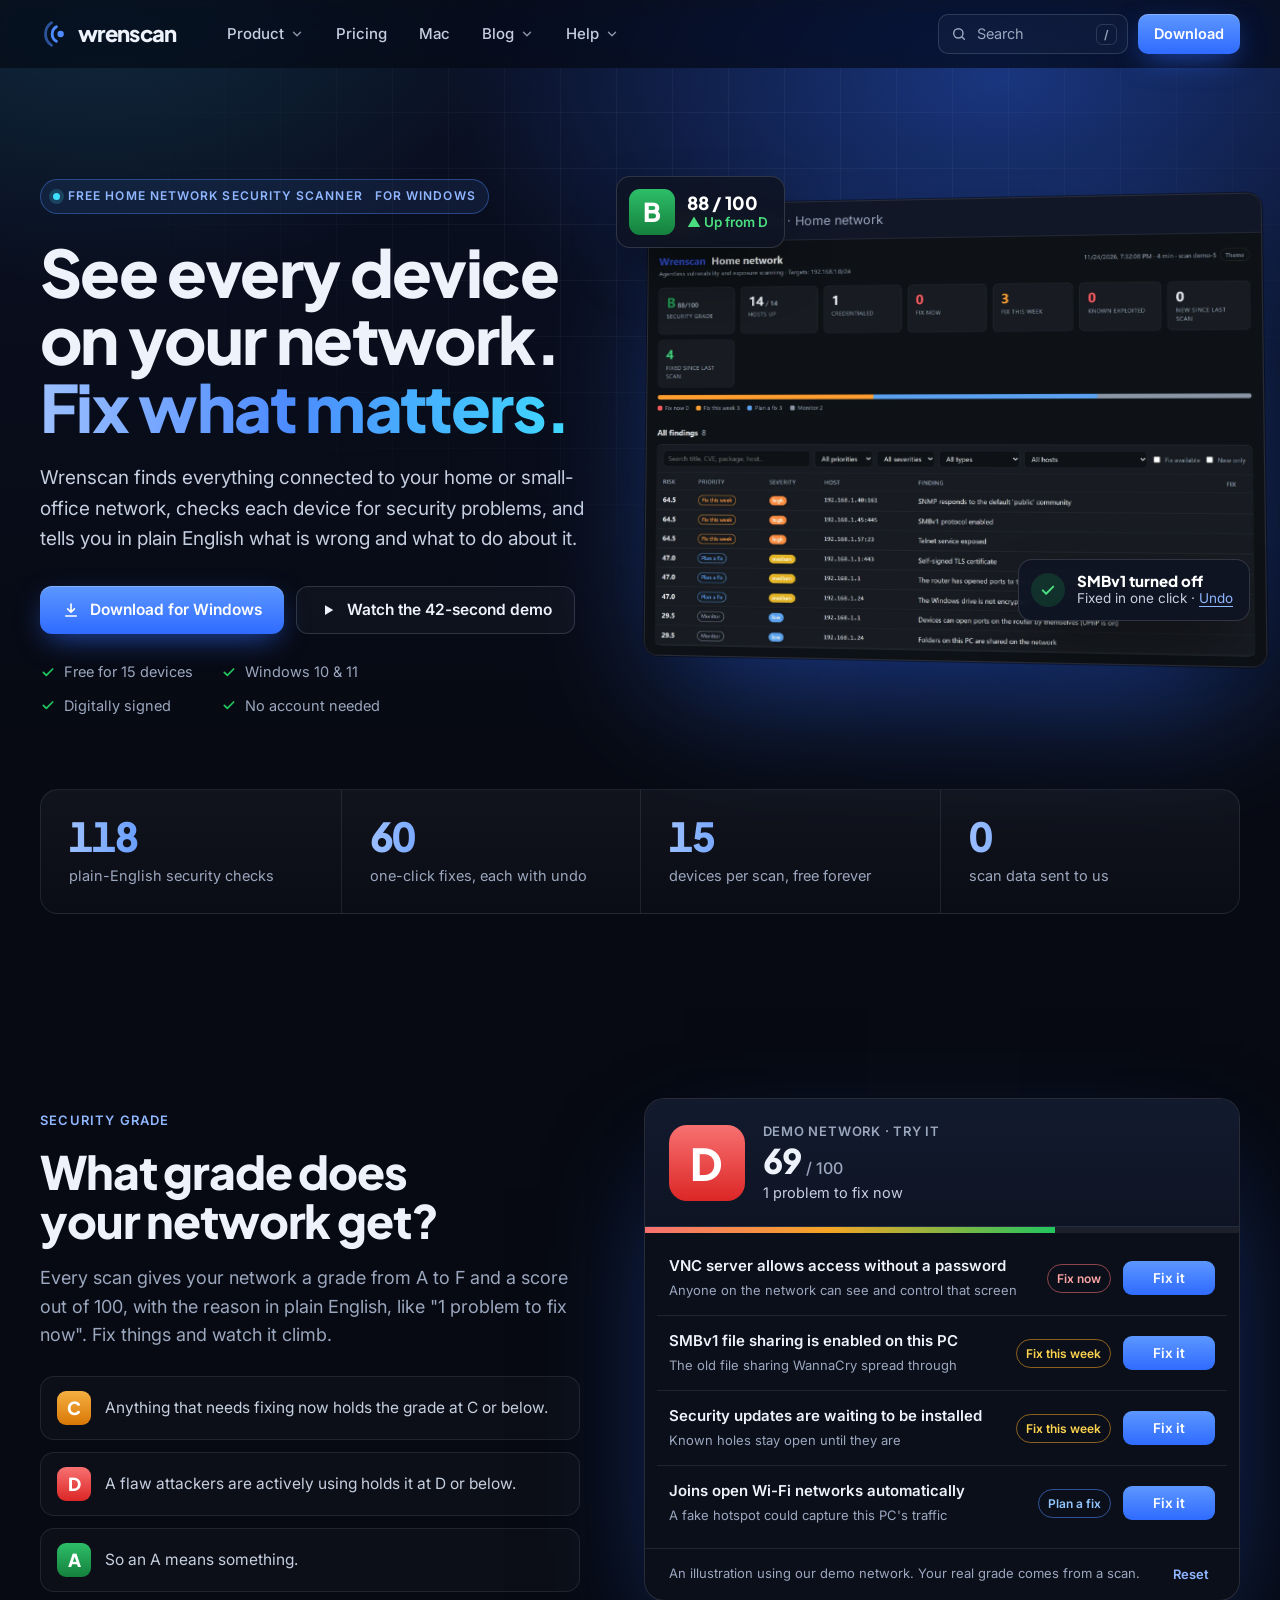
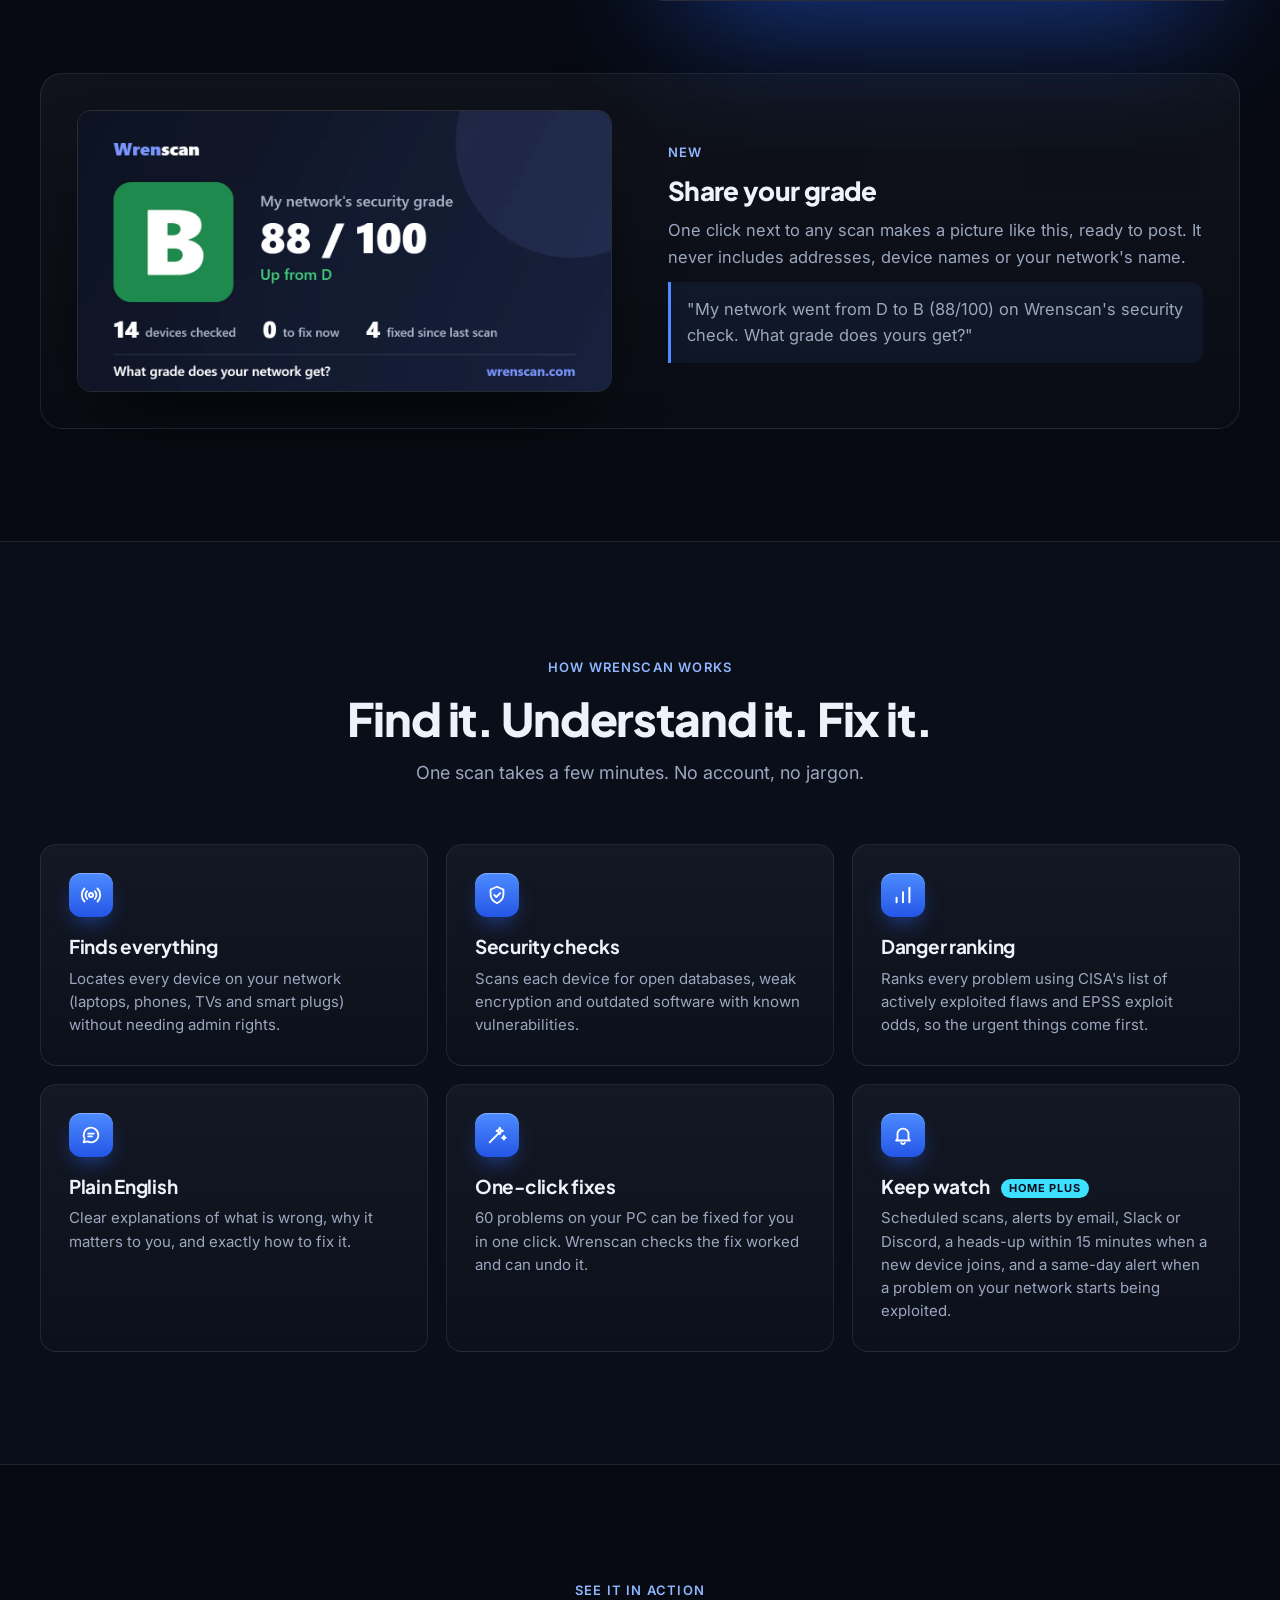
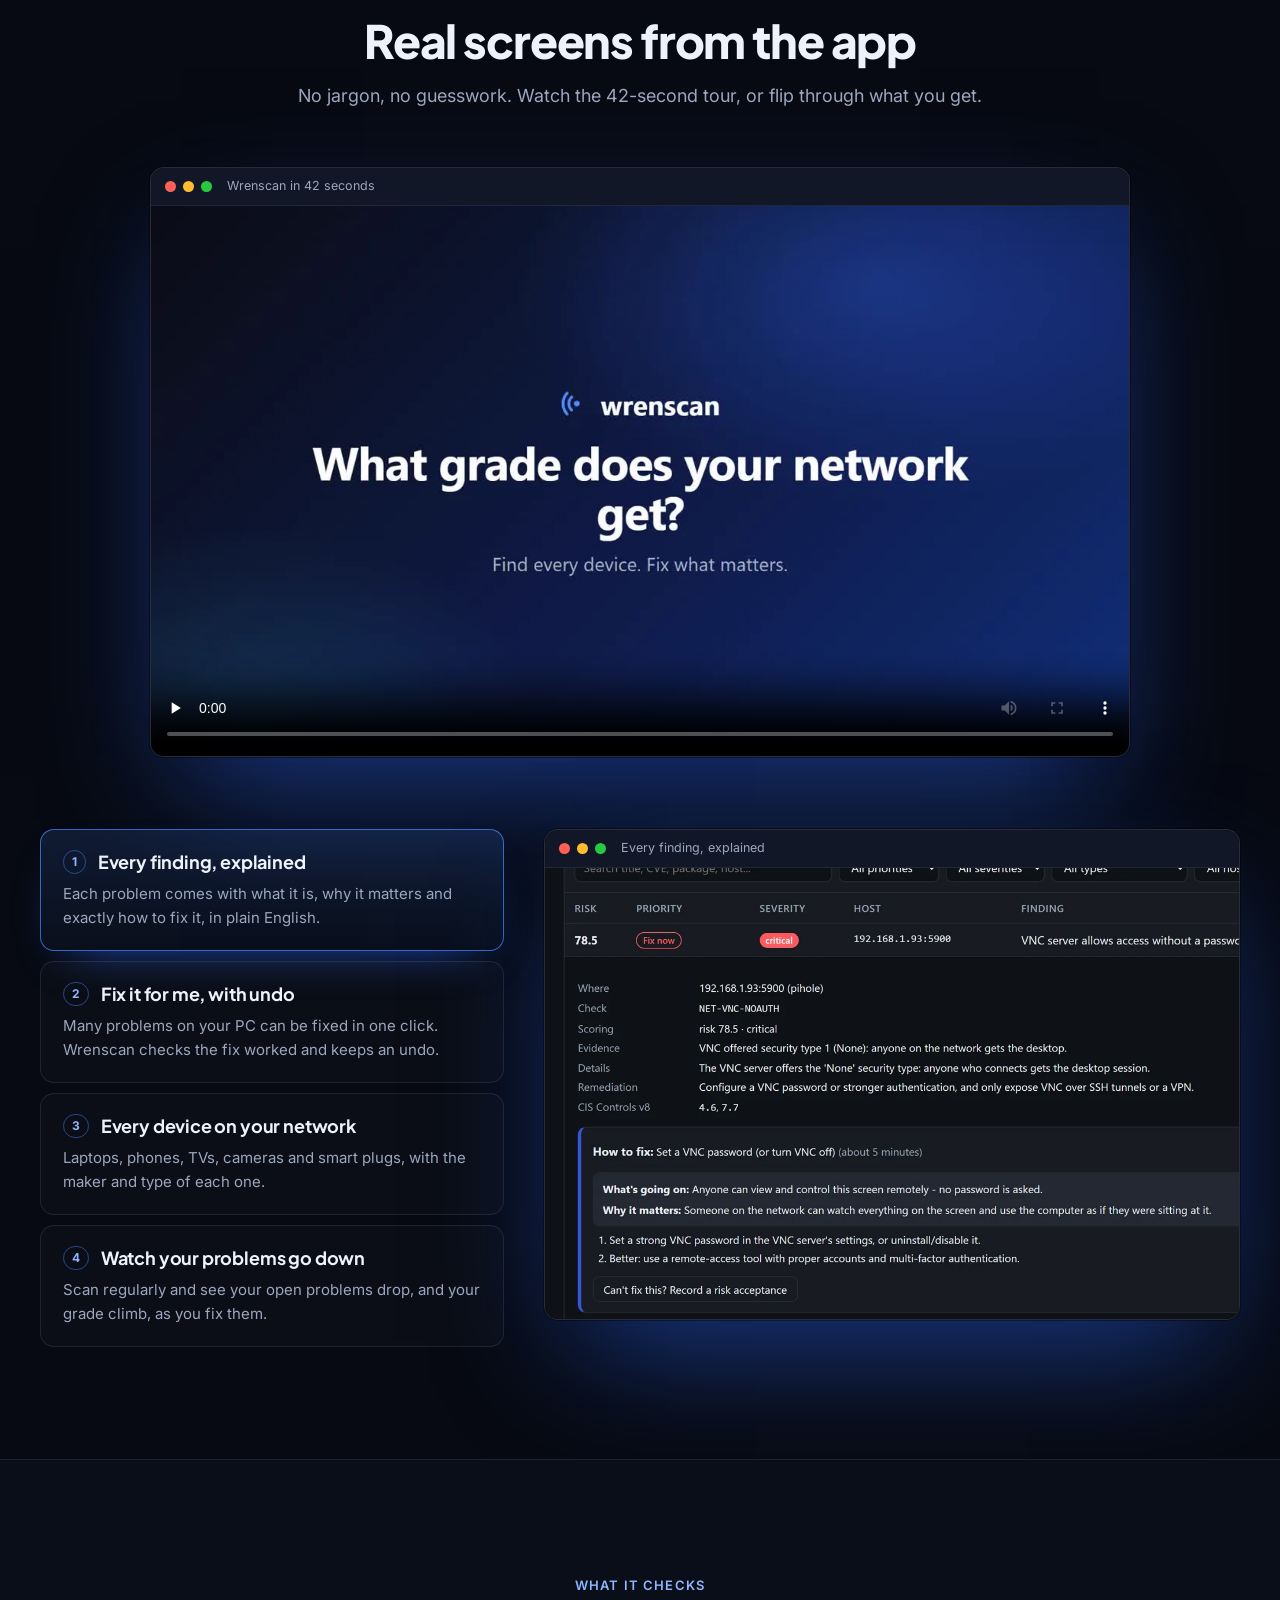
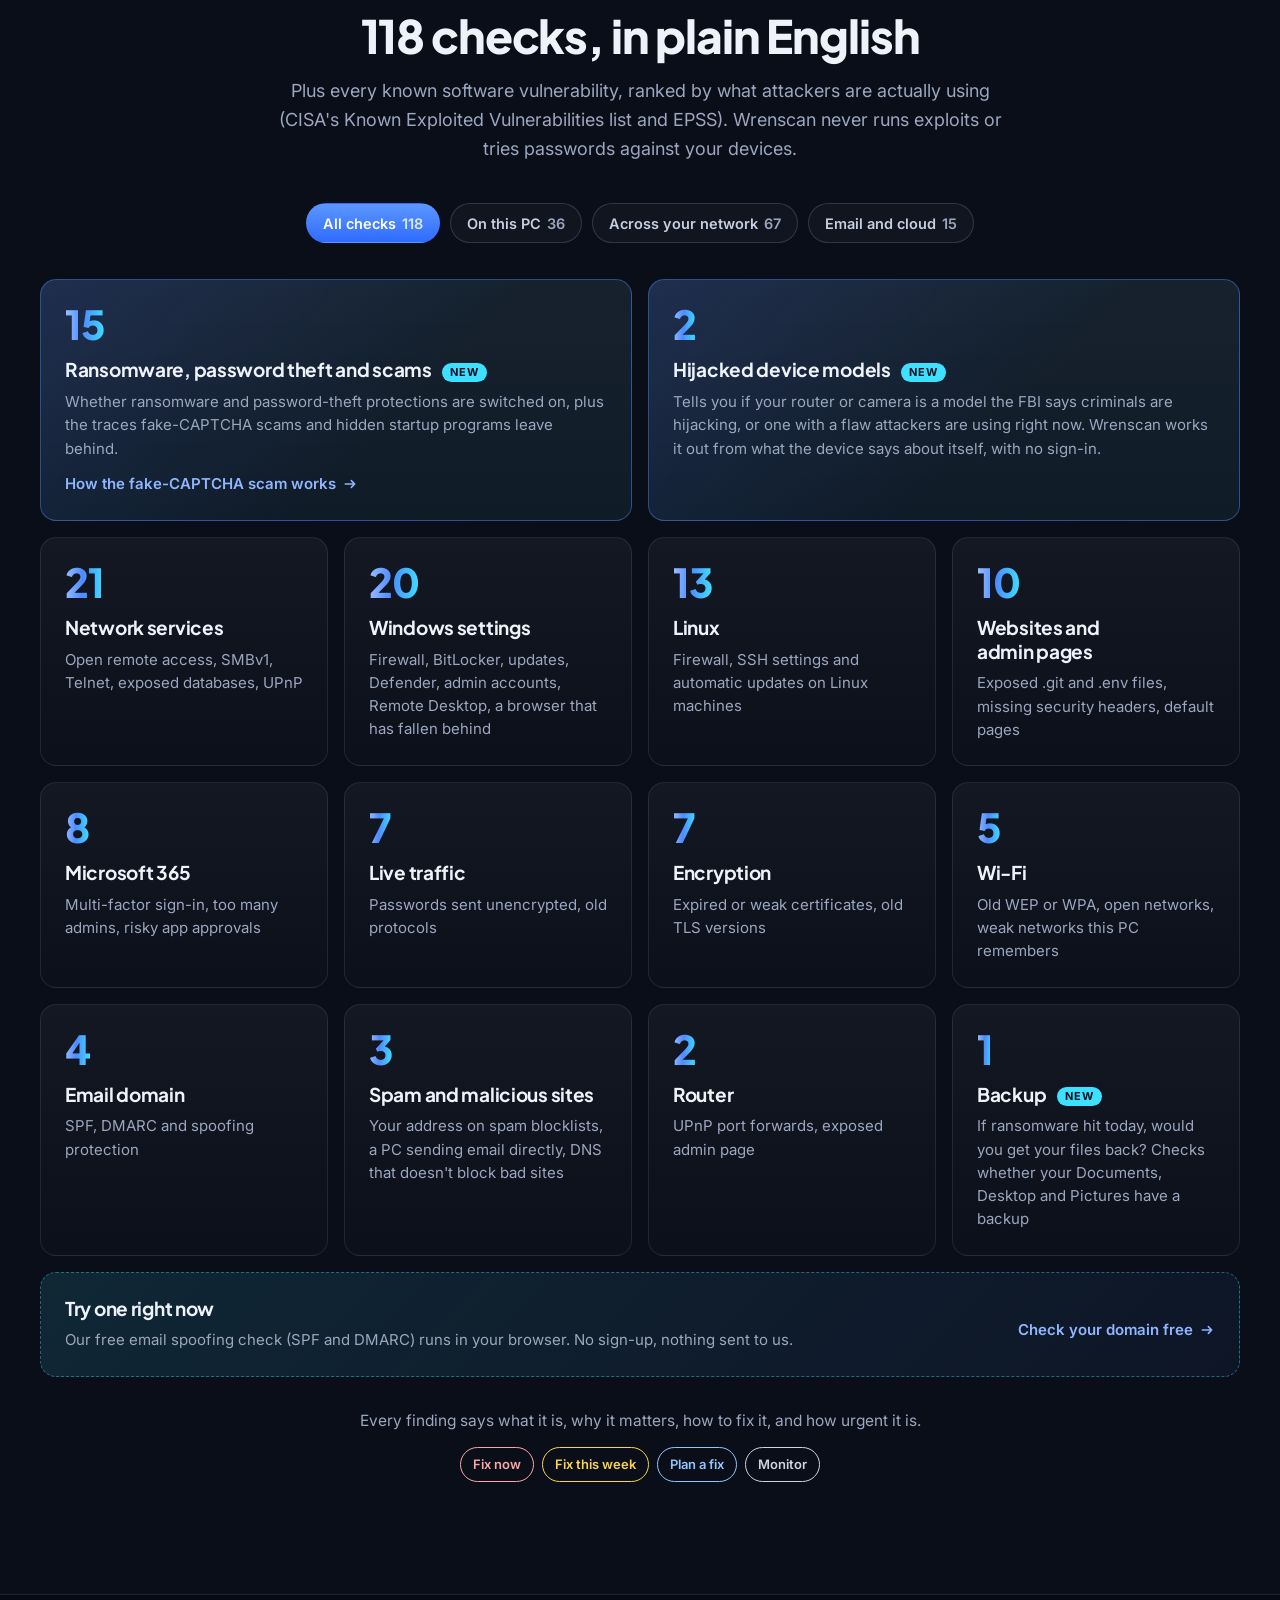
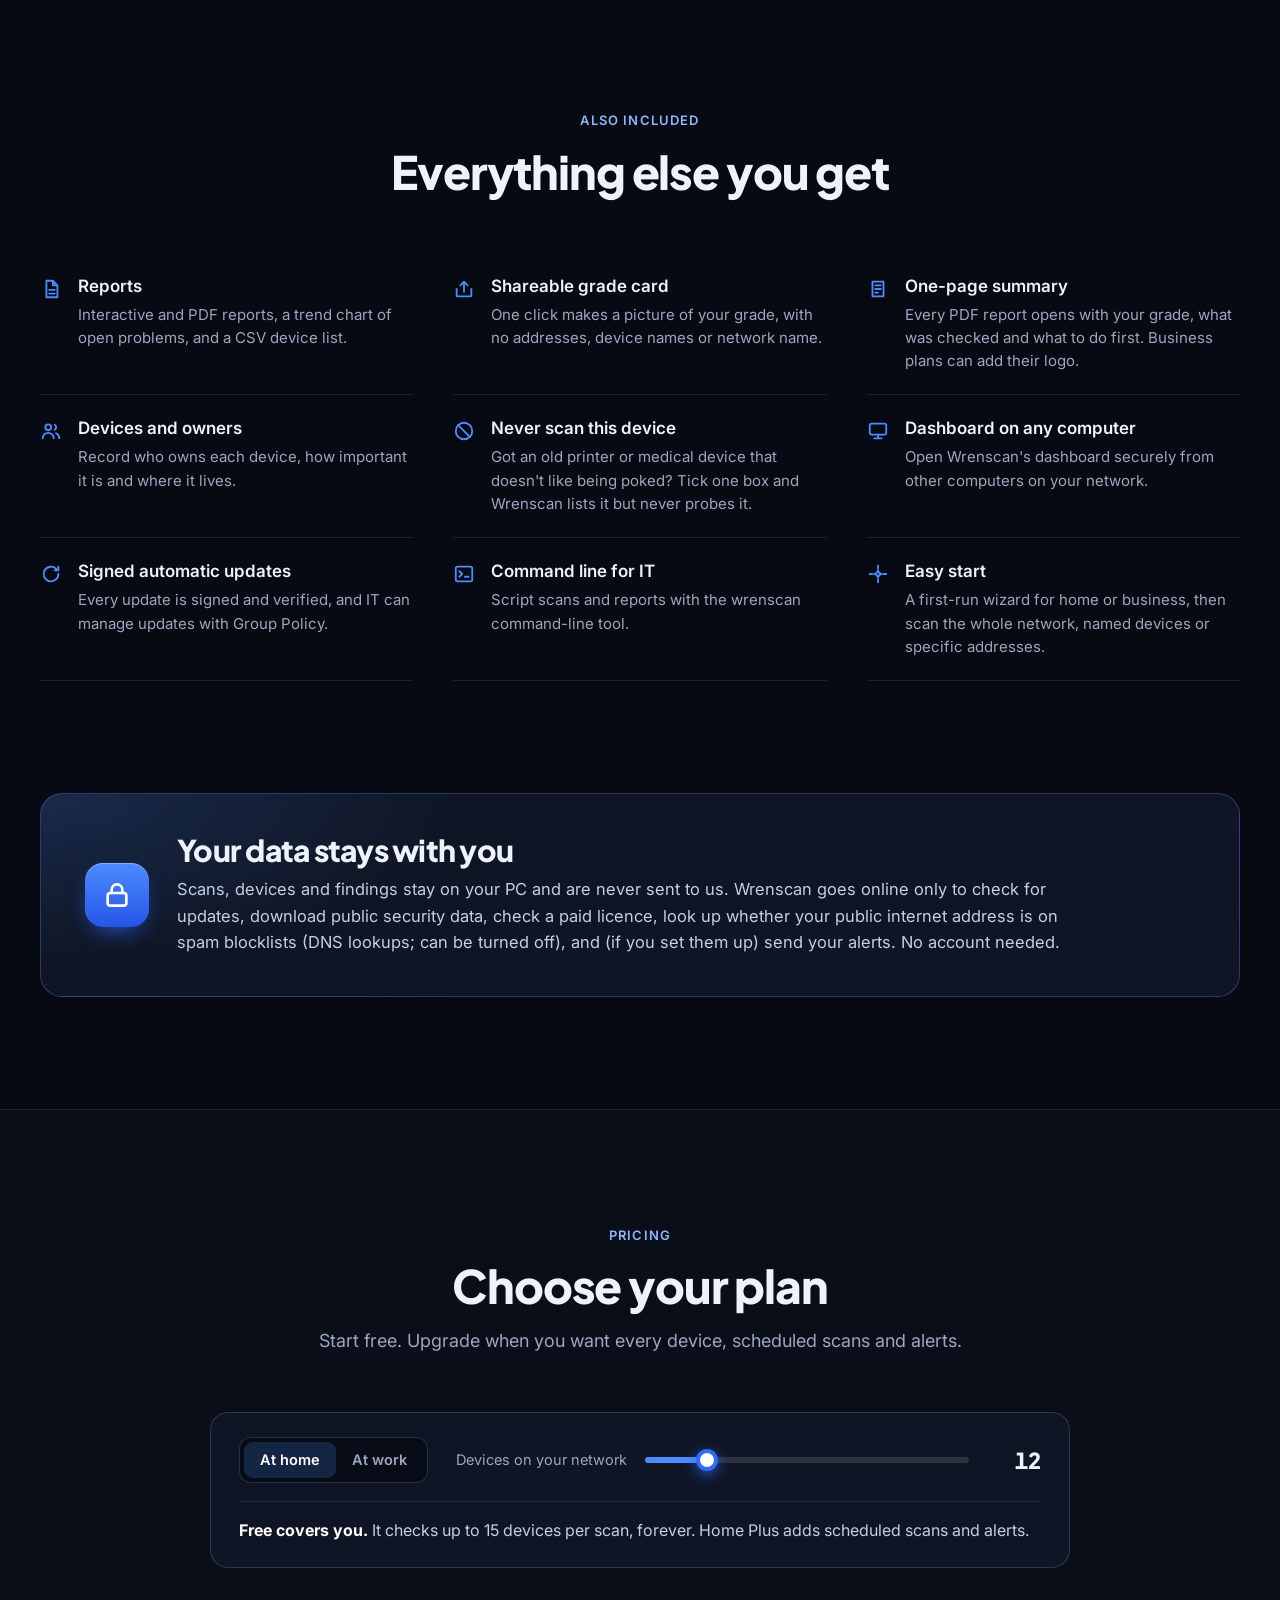
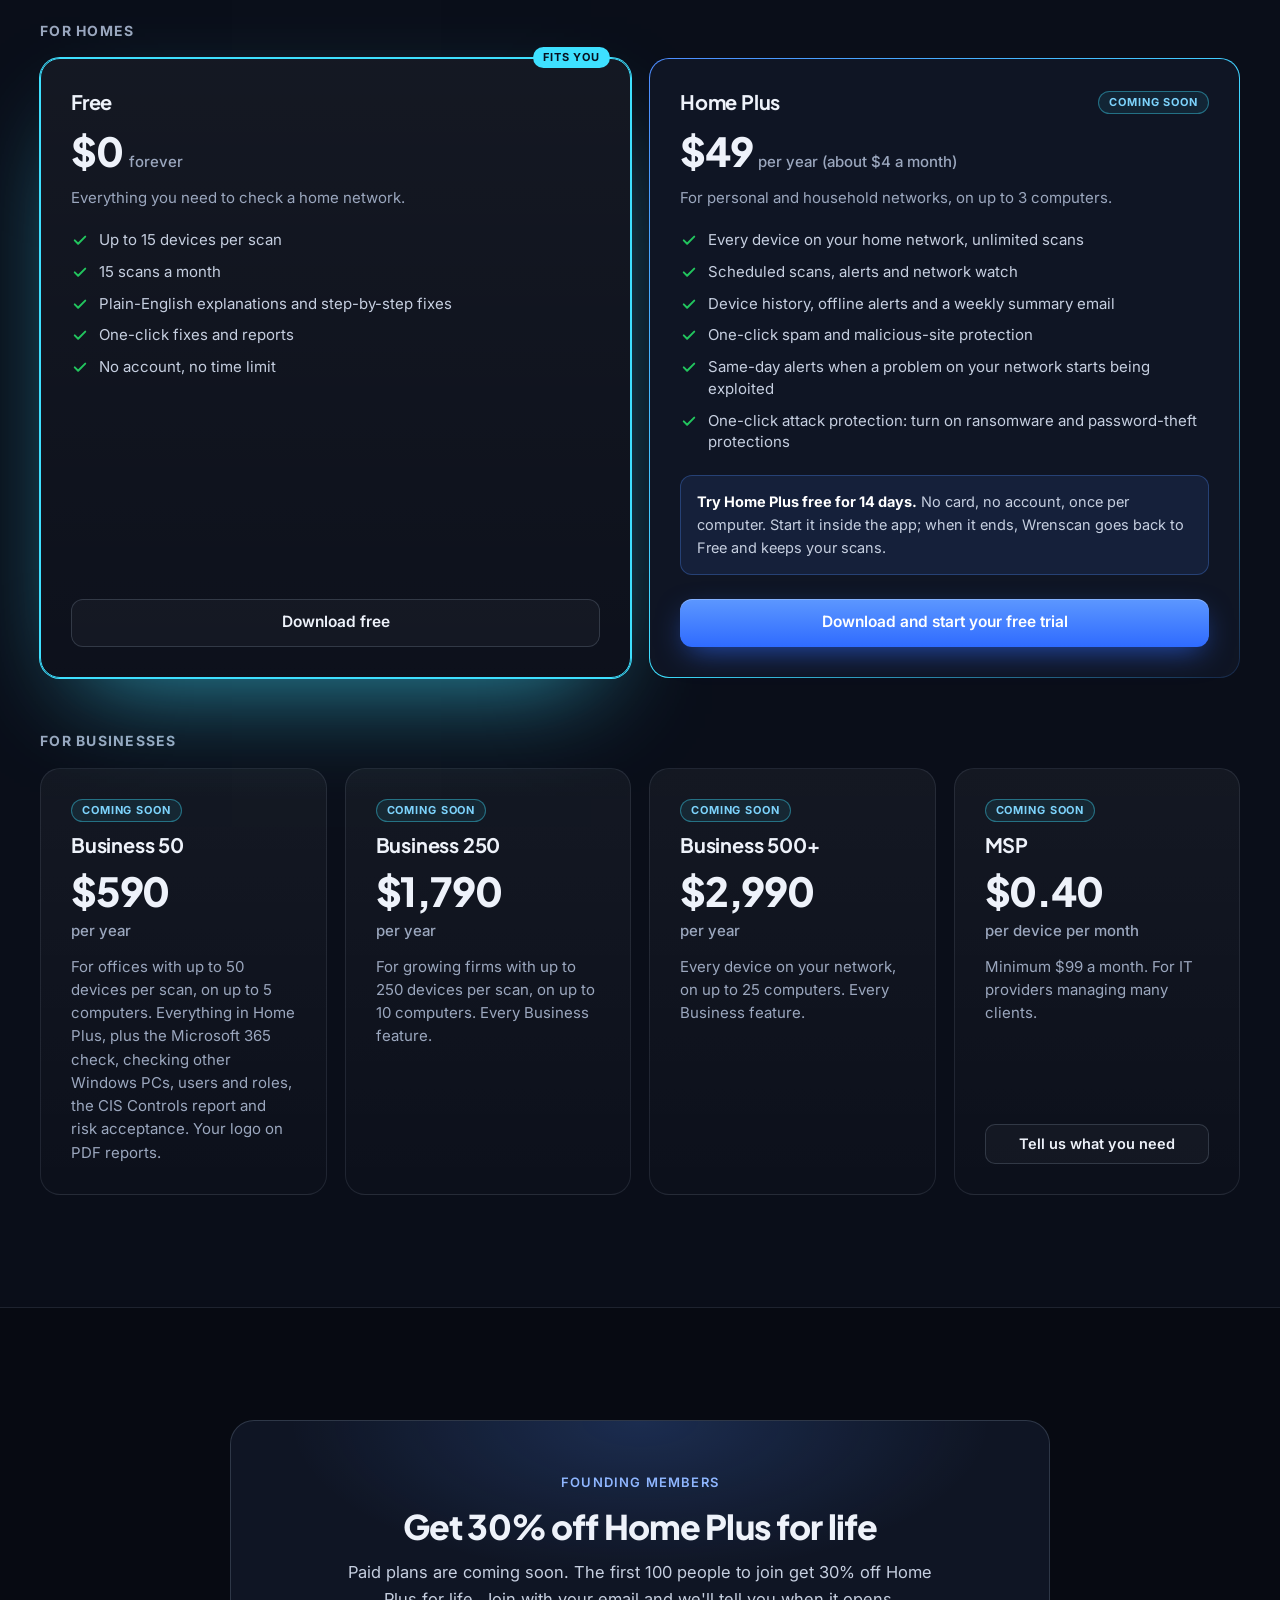
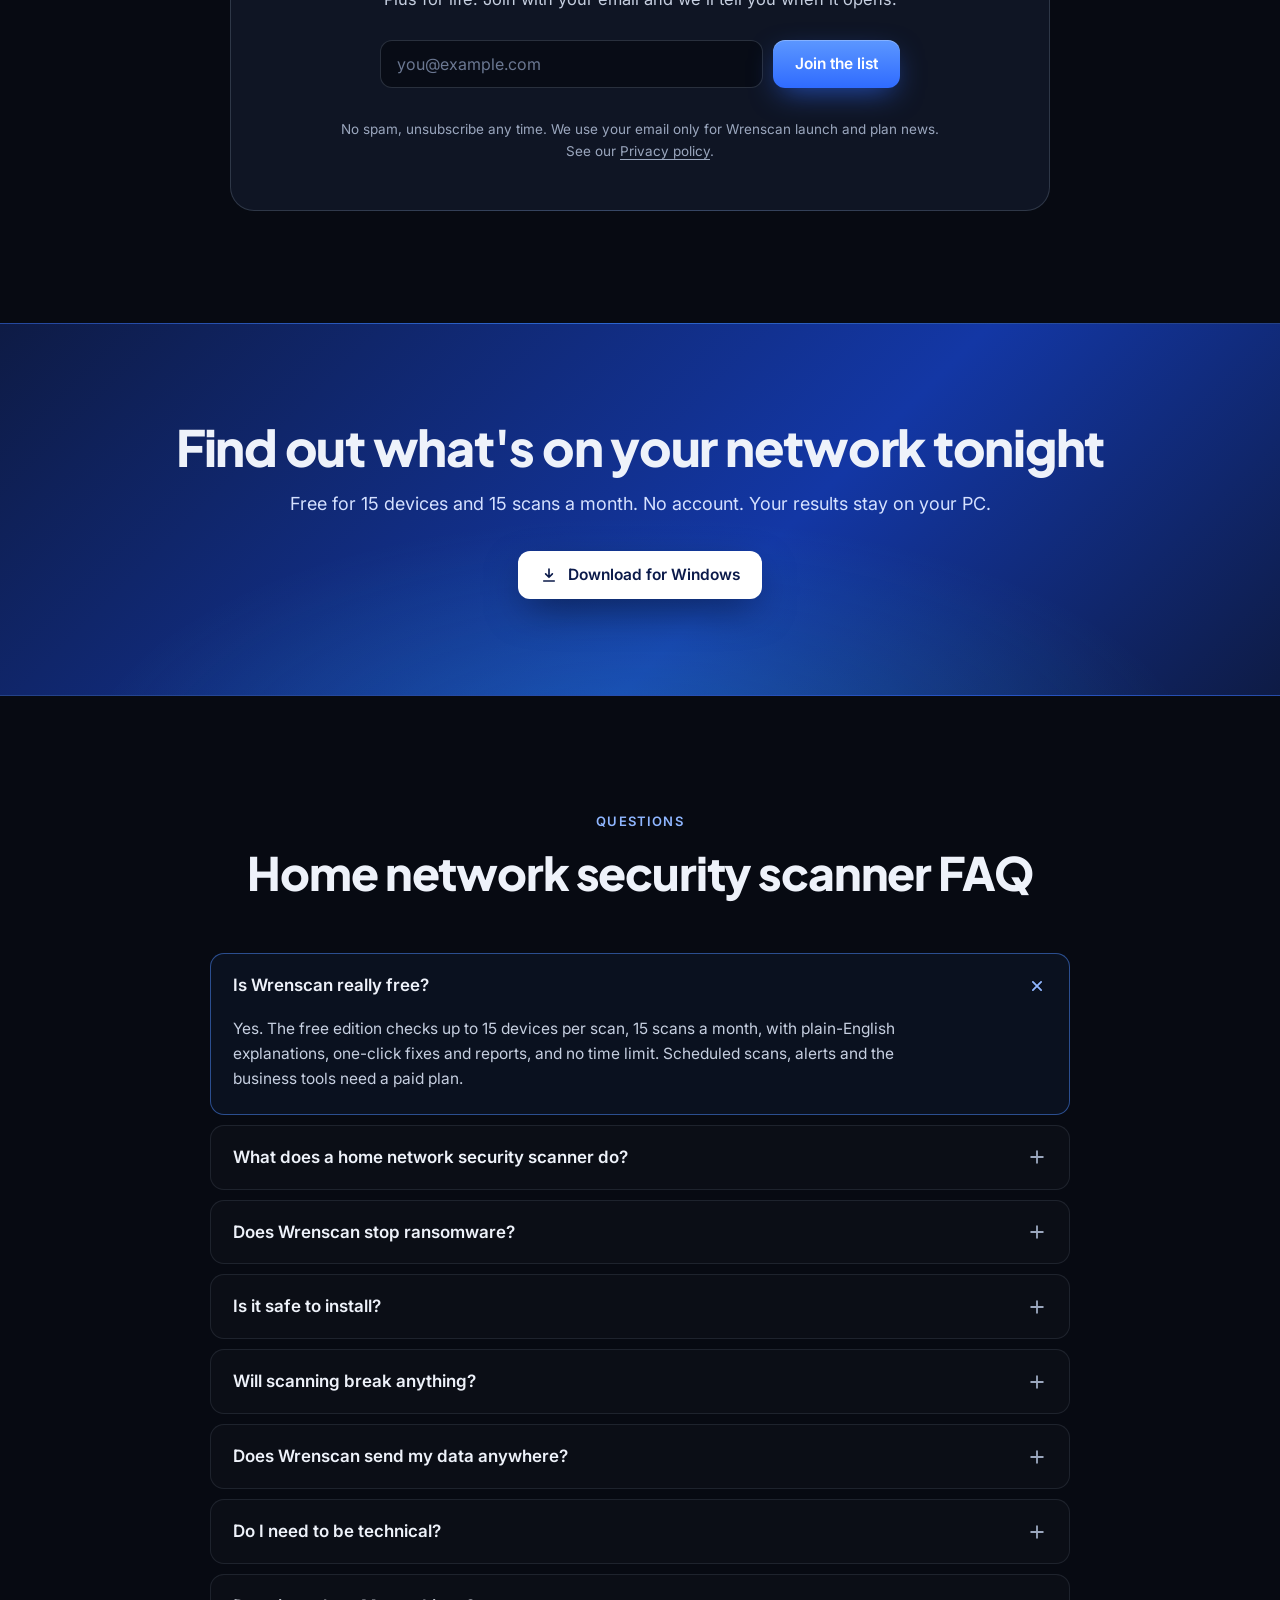
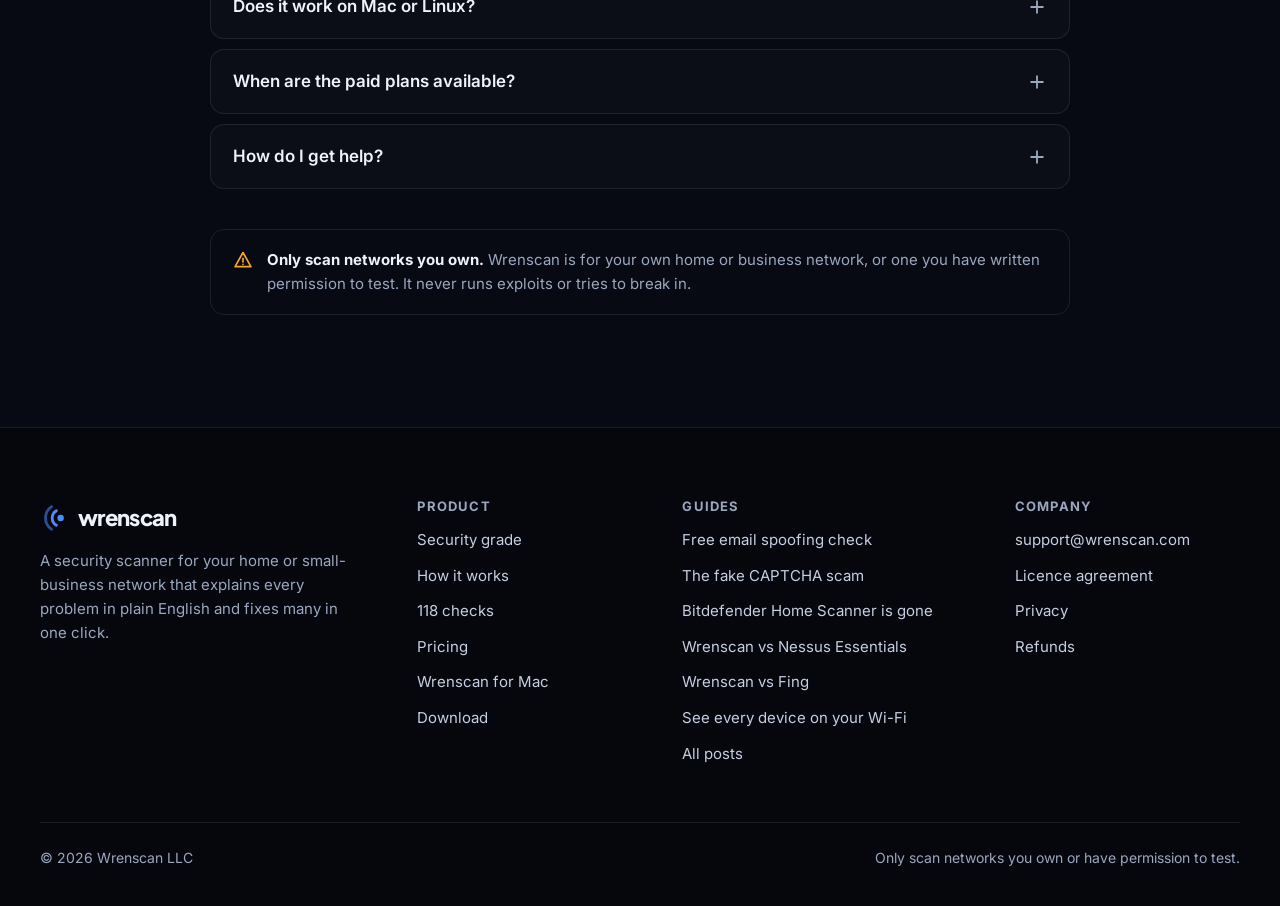
==== commit da36931e: "1.3.6: 118 checks, hijacked device models" ====
--- a/index.html
+++ b/index.html
@@ -35,7 +35,7 @@
           <li><a href="/#grade"><b>Security grade</b><span>An A to F grade for every scan</span></a></li>
           <li><a href="/#how"><b>How it works</b><span>Find, check, rank, explain, fix</span></a></li>
           <li><a href="/#demo"><b>See it in action</b><span>A 42-second demo and real screens</span></a></li>
-          <li><a href="/#checks"><b>115 checks</b><span>Everything Wrenscan looks for</span></a></li>
+          <li><a href="/#checks"><b>118 checks</b><span>Everything Wrenscan looks for</span></a></li>
           <li><a href="/#privacy"><b>Your data</b><span>What stays on your PC</span></a></li>
           <li><a href="https://downloads.wrenscan.com/email-check.html"><b>Free email spoofing check</b><span>SPF and DMARC, in your browser</span></a></li>
         </ul>
@@ -95,7 +95,7 @@
       </div>
     </div>
     <div class="stats rv">
-      <div class="stat"><b class="grad" data-count="115">115</b><span>plain-English security checks</span></div>
+      <div class="stat"><b class="grad" data-count="118">118</b><span>plain-English security checks</span></div>
       <div class="stat"><b class="grad" data-count="60">60</b><span>one-click fixes, each with undo</span></div>
       <div class="stat"><b class="grad" data-count="15">15</b><span>devices per scan, free forever</span></div>
       <div class="stat"><b class="grad">0</b><span>scan data sent to us</span></div>
@@ -184,17 +184,18 @@
 
 <section class="sec alt" id="checks">
   <div class="wrap">
-    <div class="head rv"><span class="eyebrow">What it checks</span><h2>115 checks, in plain English</h2><p>Plus every known software vulnerability, ranked by what attackers are actually using (CISA's Known Exploited Vulnerabilities list and EPSS). Wrenscan never runs exploits or tries passwords against your devices.</p></div>
+    <div class="head rv"><span class="eyebrow">What it checks</span><h2>118 checks, in plain English</h2><p>Plus every known software vulnerability, ranked by what attackers are actually using (CISA's Known Exploited Vulnerabilities list and EPSS). Wrenscan never runs exploits or tries passwords against your devices.</p></div>
     <div class="chips rv" role="group" aria-label="Filter the checks">
-      <button class="chip" type="button" aria-pressed="true" data-f="all">All checks<b>115</b></button>
-      <button class="chip" type="button" aria-pressed="false" data-f="pc">On this PC<b>35</b></button>
-      <button class="chip" type="button" aria-pressed="false" data-f="net">Across your network<b>65</b></button>
+      <button class="chip" type="button" aria-pressed="true" data-f="all">All checks<b>118</b></button>
+      <button class="chip" type="button" aria-pressed="false" data-f="pc">On this PC<b>36</b></button>
+      <button class="chip" type="button" aria-pressed="false" data-f="net">Across your network<b>67</b></button>
       <button class="chip" type="button" aria-pressed="false" data-f="cloud">Email and cloud<b>15</b></button>
     </div>
     <div class="bento" id="bento">
       <div class="card wide feat rv" data-g="pc"><div class="n grad">15</div><h3>Ransomware, password theft and scams <span class="tag">New</span></h3><p>Whether ransomware and password-theft protections are switched on, plus the traces fake-CAPTCHA scams and hidden startup programs leave behind.</p><a class="link" href="/post/fake-captcha-paste-command-scam/">How the fake-CAPTCHA scam works <svg viewBox="0 0 24 24" fill="none" stroke="currentColor" stroke-width="2.4" stroke-linecap="round" stroke-linejoin="round"><path d="M5 12h14m0 0-5-5m5 5-5 5"/></svg></a></div>
+      <div class="card wide feat rv" data-g="net"><div class="n grad">2</div><h3>Hijacked device models <span class="tag">New</span></h3><p>Tells you if your router or camera is a model the FBI says criminals are hijacking, or one with a flaw attackers are using right now. Wrenscan works it out from what the device says about itself, with no sign-in.</p></div>
       <div class="card rv" data-g="net"><div class="n grad">21</div><h3>Network services</h3><p>Open remote access, SMBv1, Telnet, exposed databases, UPnP</p></div>
-      <div class="card rv" data-g="pc"><div class="n grad">19</div><h3>Windows settings</h3><p>Firewall, BitLocker, updates, Defender, admin accounts, Remote Desktop</p></div>
+      <div class="card rv" data-g="pc"><div class="n grad">20</div><h3>Windows settings</h3><p>Firewall, BitLocker, updates, Defender, admin accounts, Remote Desktop, a browser that has fallen behind</p></div>
       <div class="card rv" data-g="net"><div class="n grad">13</div><h3>Linux</h3><p>Firewall, SSH settings and automatic updates on Linux machines</p></div>
       <div class="card rv" data-g="net"><div class="n grad">10</div><h3>Websites and admin pages</h3><p>Exposed .git and .env files, missing security headers, default pages</p></div>
       <div class="card rv" data-g="cloud"><div class="n grad">8</div><h3>Microsoft 365</h3><p>Multi-factor sign-in, too many admins, risky app approvals</p></div>
@@ -205,7 +206,7 @@
       <div class="card rv" data-g="cloud"><div class="n grad">3</div><h3>Spam and malicious sites</h3><p>Your address on spam blocklists, a PC sending email directly, DNS that doesn't block bad sites</p></div>
       <div class="card rv" data-g="net"><div class="n grad">2</div><h3>Router</h3><p>UPnP port forwards, exposed admin page</p></div>
       <div class="card rv" data-g="pc"><div class="n grad">1</div><h3>Backup <span class="tag">New</span></h3><p>If ransomware hit today, would you get your files back? Checks whether your Documents, Desktop and Pictures have a backup</p></div>
-      <div class="card wide try rv" data-g="cloud"><h3>Try one right now</h3><p>Our free email spoofing check (SPF and DMARC) runs in your browser. No sign-up, nothing sent to us.</p><a class="link" href="https://downloads.wrenscan.com/email-check.html">Check your domain free <svg viewBox="0 0 24 24" fill="none" stroke="currentColor" stroke-width="2.4" stroke-linecap="round" stroke-linejoin="round"><path d="M5 12h14m0 0-5-5m5 5-5 5"/></svg></a></div>
+      <div class="card try full rv" data-g="cloud"><div><h3>Try one right now</h3><p>Our free email spoofing check (SPF and DMARC) runs in your browser. No sign-up, nothing sent to us.</p></div><a class="link" href="https://downloads.wrenscan.com/email-check.html">Check your domain free <svg viewBox="0 0 24 24" fill="none" stroke="currentColor" stroke-width="2.4" stroke-linecap="round" stroke-linejoin="round"><path d="M5 12h14m0 0-5-5m5 5-5 5"/></svg></a></div>
     </div>
     <p class="after rv">Every finding says what it is, why it matters, how to fix it, and how urgent it is.<br><span class="prio"><span class="p1">Fix now</span><span class="p2">Fix this week</span><span class="p3">Plan a fix</span><span class="p4">Monitor</span></span></p>
   </div>
@@ -332,7 +333,7 @@
   <div class="wrap">
     <div class="fgrid">
       <div><a class="logo" href="/"><svg viewBox="0 0 32 32" fill="none" aria-hidden="true"><circle cx="22" cy="16" r="3.4" fill="#4D8BFF"/><path d="M17.5 8.2a9 9 0 0 0 0 15.6" stroke="#4D8BFF" stroke-width="3" stroke-linecap="round"/><path d="M12.4 3.9a14.5 14.5 0 0 0 0 24.2" stroke="#4D8BFF" stroke-width="3" stroke-linecap="round" opacity=".55"/></svg>wrenscan</a><p class="blurb">A security scanner for your home or small-business network that explains every problem in plain English and fixes many in one click.</p></div>
-      <div><h4>Product</h4><ul><li><a href="/#grade">Security grade</a></li><li><a href="/#how">How it works</a></li><li><a href="/#checks">115 checks</a></li><li><a href="/#pricing">Pricing</a></li><li><a href="/mac/">Wrenscan for Mac</a></li><li><a href="https://downloads.wrenscan.com/download.html">Download</a></li></ul></div>
+      <div><h4>Product</h4><ul><li><a href="/#grade">Security grade</a></li><li><a href="/#how">How it works</a></li><li><a href="/#checks">118 checks</a></li><li><a href="/#pricing">Pricing</a></li><li><a href="/mac/">Wrenscan for Mac</a></li><li><a href="https://downloads.wrenscan.com/download.html">Download</a></li></ul></div>
       <div><h4>Guides</h4><ul><li><a href="https://downloads.wrenscan.com/email-check.html">Free email spoofing check</a></li><li><a href="/post/fake-captcha-paste-command-scam/">The fake CAPTCHA scam</a></li><li><a href="/post/bitdefender-home-scanner-alternative/">Bitdefender Home Scanner is gone</a></li><li><a href="/post/wrenscan-vs-nessus-essentials/">Wrenscan vs Nessus Essentials</a></li><li><a href="/post/wrenscan-vs-fing/">Wrenscan vs Fing</a></li><li><a href="/post/see-every-device-on-your-wifi/">See every device on your Wi-Fi</a></li><li><a href="/blog/">All posts</a></li></ul></div>
       <div><h4>Company</h4><ul><li><a href="mailto:support@wrenscan.com">support@wrenscan.com</a></li><li><a href="https://downloads.wrenscan.com/eula.html">Licence agreement</a></li><li><a href="https://downloads.wrenscan.com/privacy.html">Privacy</a></li><li><a href="https://downloads.wrenscan.com/refund-policy.html">Refunds</a></li></ul></div>
     </div>
--- a/assets/site.css
+++ b/assets/site.css
@@ -180,9 +180,10 @@
 .bento .card{padding:24px;display:flex;flex-direction:column}
 .bento .n{font:800 40px/1 var(--head);letter-spacing:-.03em;margin-bottom:14px;align-self:flex-start}
 .bento .wide{grid-column:span 2}
+.bento .full{grid-column:1/-1}
 .bento .feat{background:linear-gradient(135deg,rgba(77,139,255,.2),rgba(62,224,255,.05) 60%),linear-gradient(180deg,rgba(255,255,255,.045),rgba(255,255,255,.012));border-color:rgba(77,139,255,.45)}
 .bento .card.dim{opacity:.22}
-.bento .try{justify-content:center;background:linear-gradient(135deg,rgba(62,224,255,.12),rgba(77,139,255,.06));border-style:dashed;border-color:rgba(62,224,255,.4)}
+.bento .try{flex-direction:row;align-items:center;justify-content:space-between;gap:16px 32px;flex-wrap:wrap;background:linear-gradient(135deg,rgba(62,224,255,.12),rgba(77,139,255,.06));border-style:dashed;border-color:rgba(62,224,255,.4)}
 .link{display:inline-flex;align-items:center;gap:6px;margin-top:12px;color:#8FB6FF;font-weight:600;font-size:15px}
 .link:hover{color:#fff}
 .link svg{width:16px;height:16px;transition:transform .15s}.link:hover svg{transform:translateX(3px)}
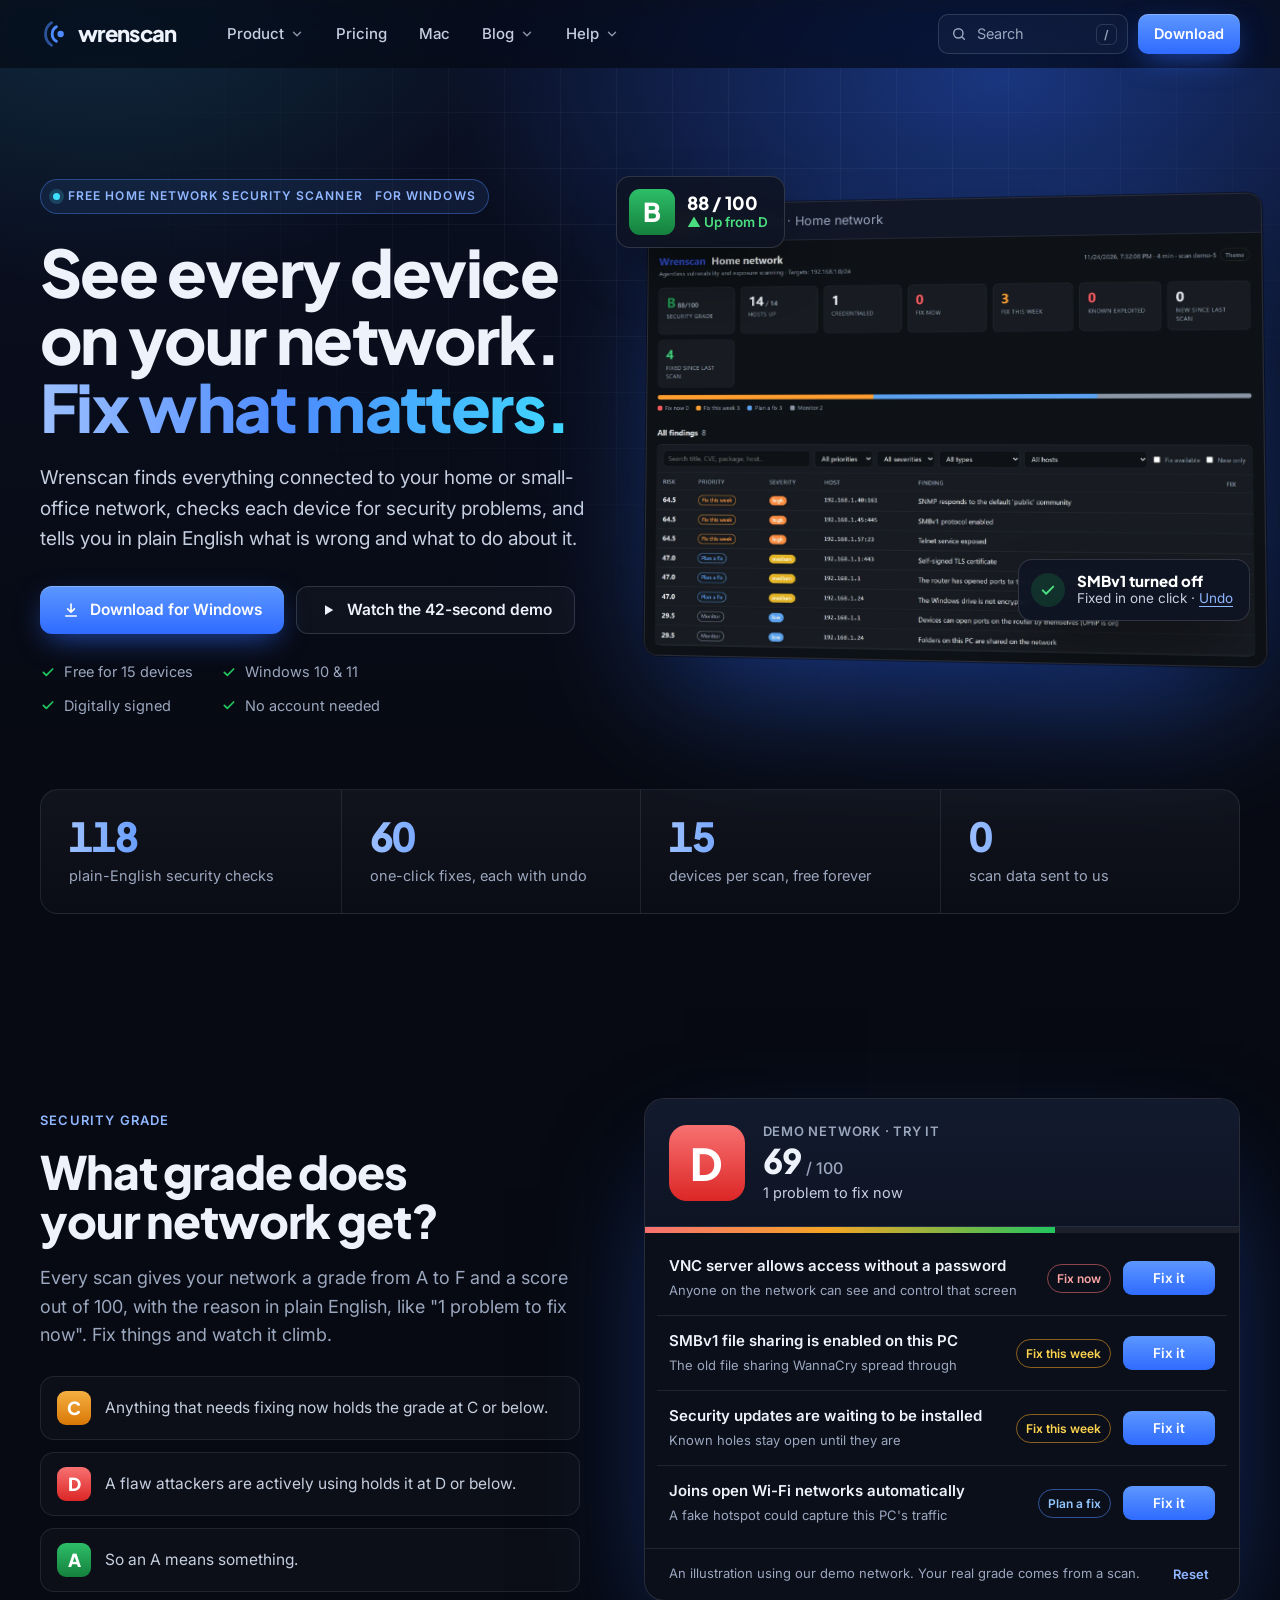
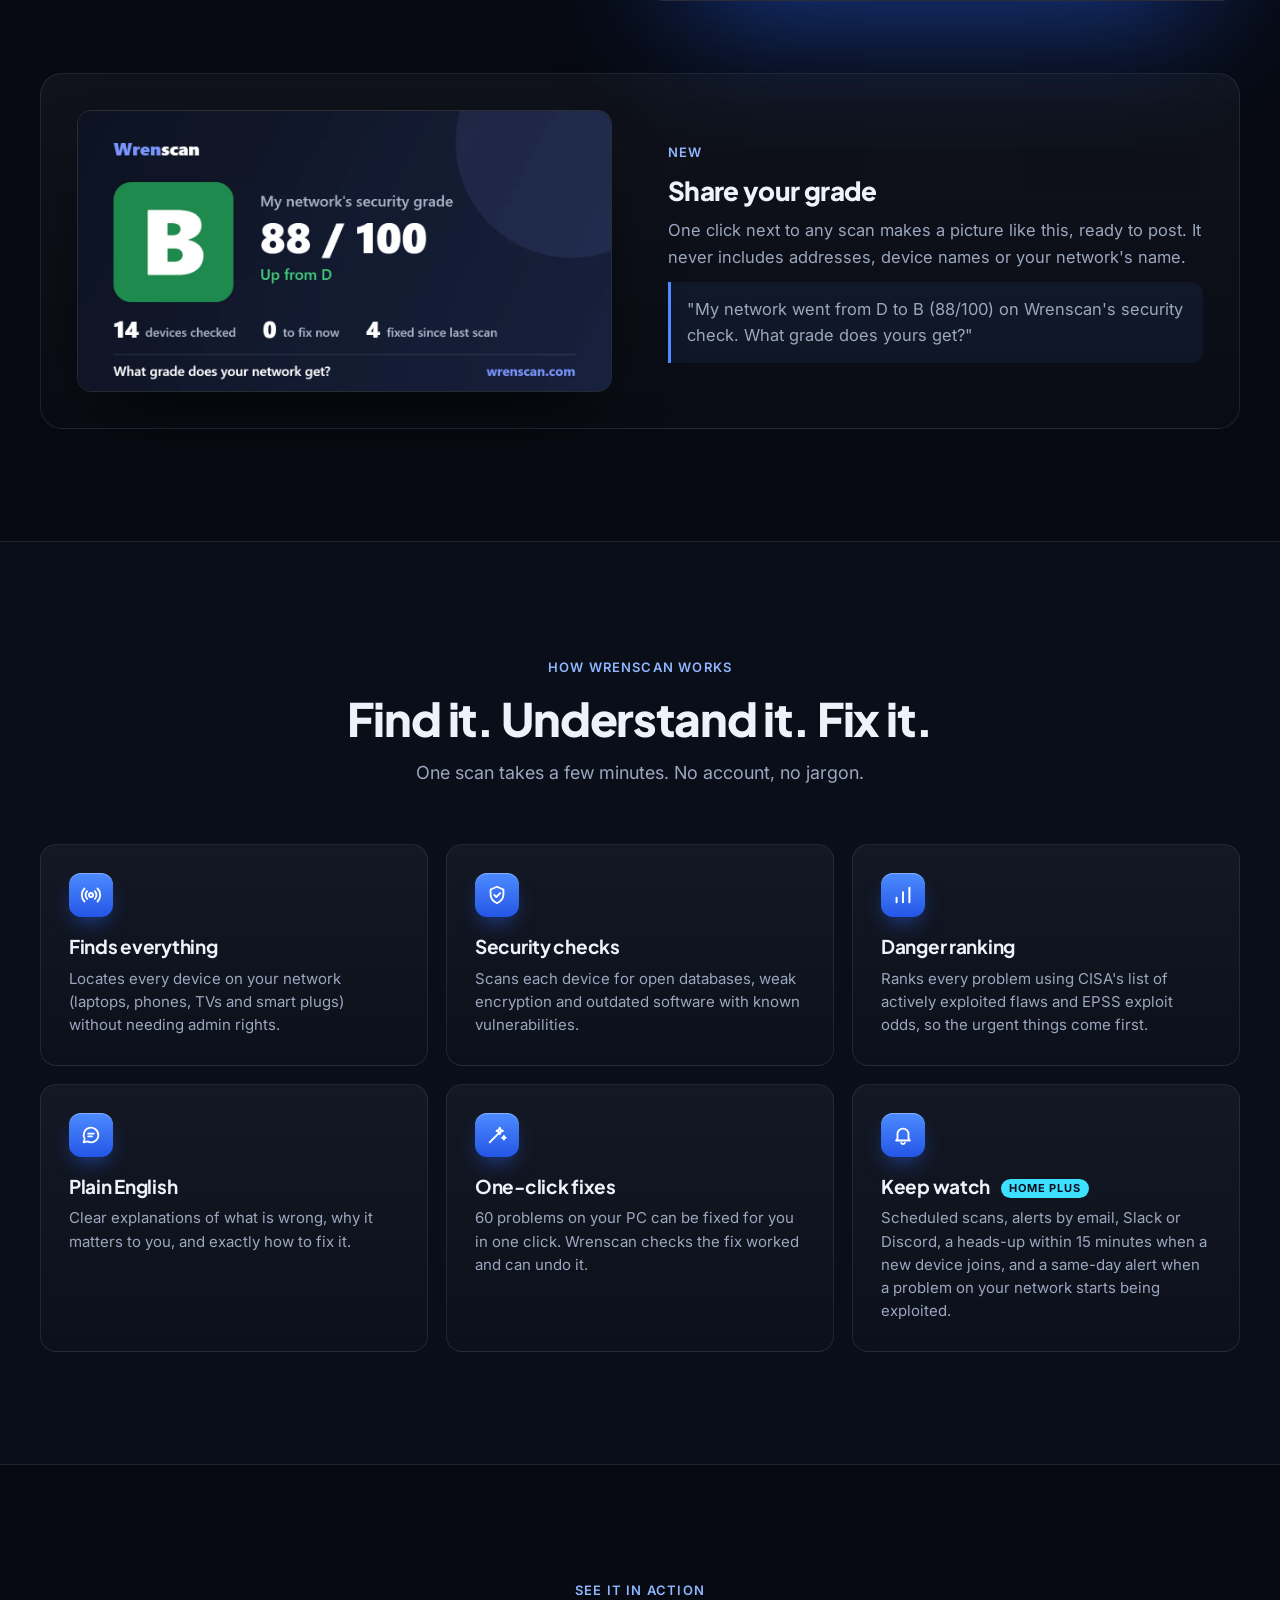
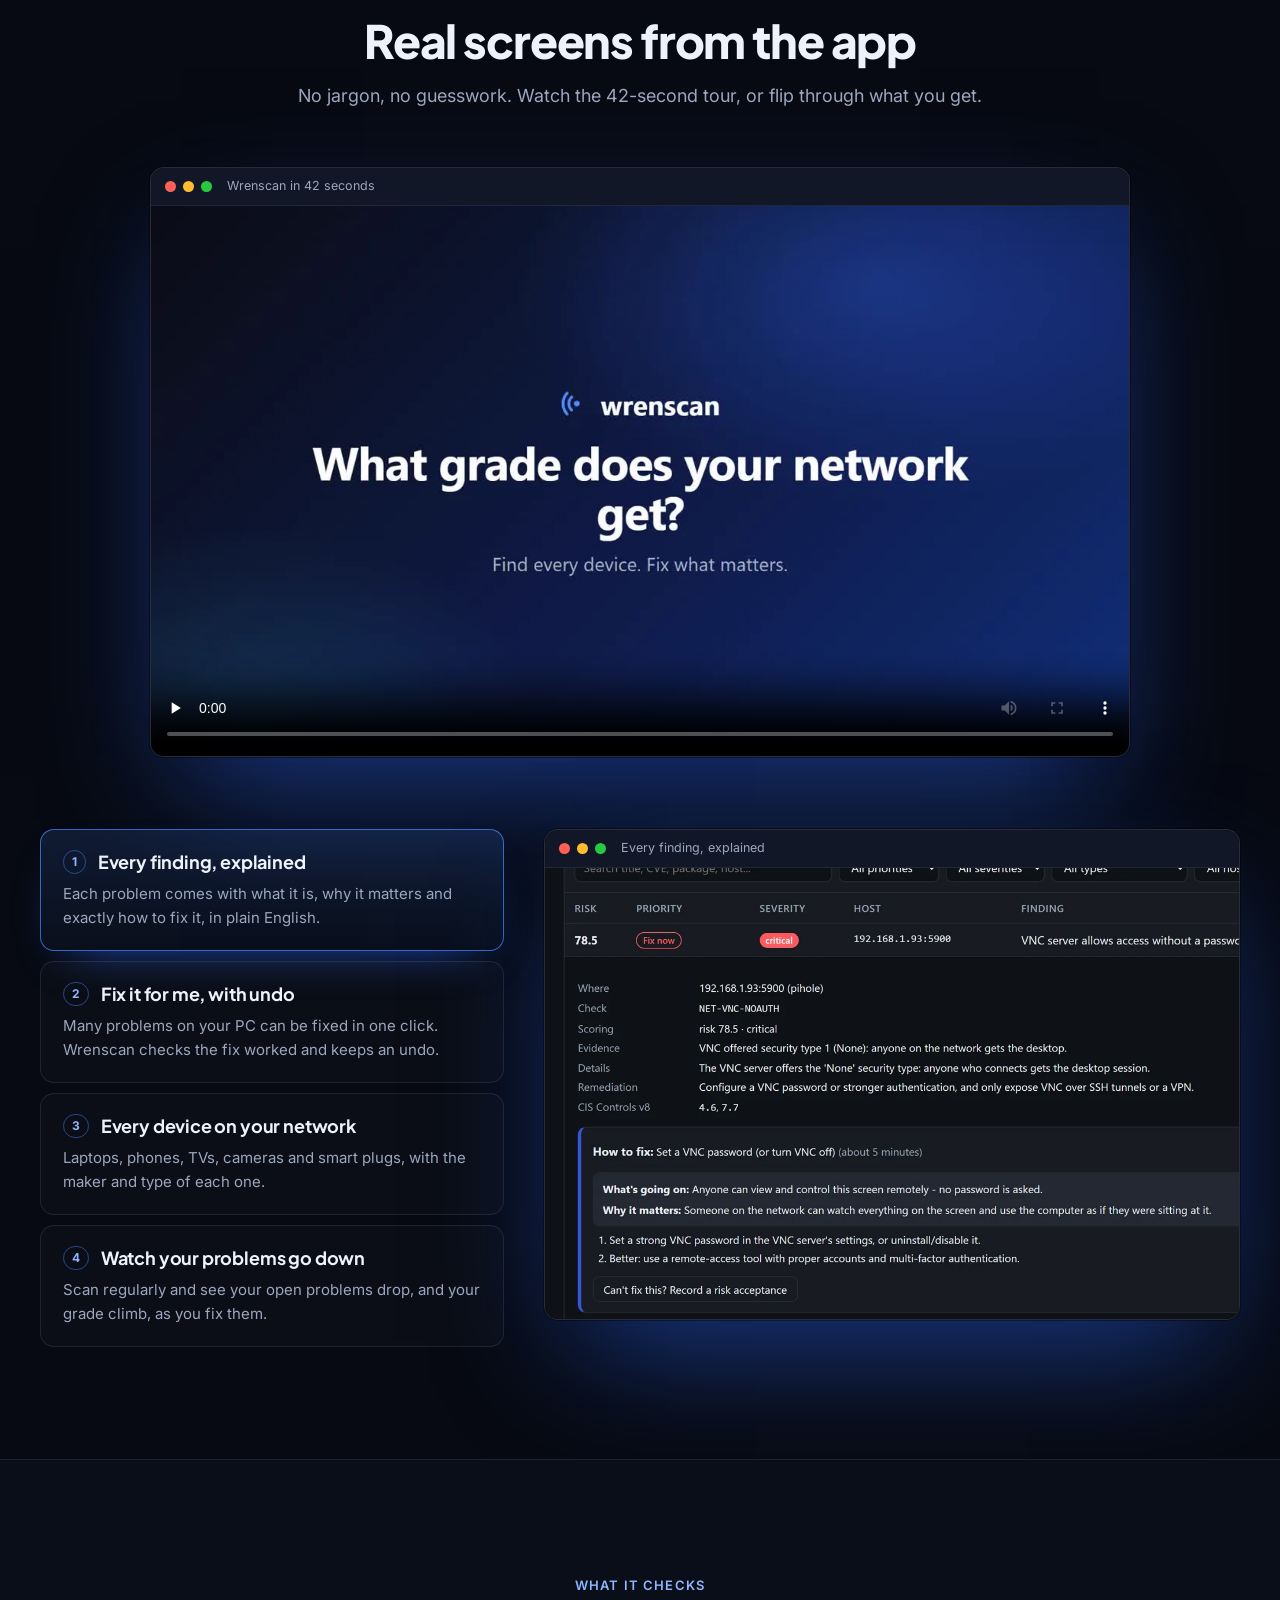
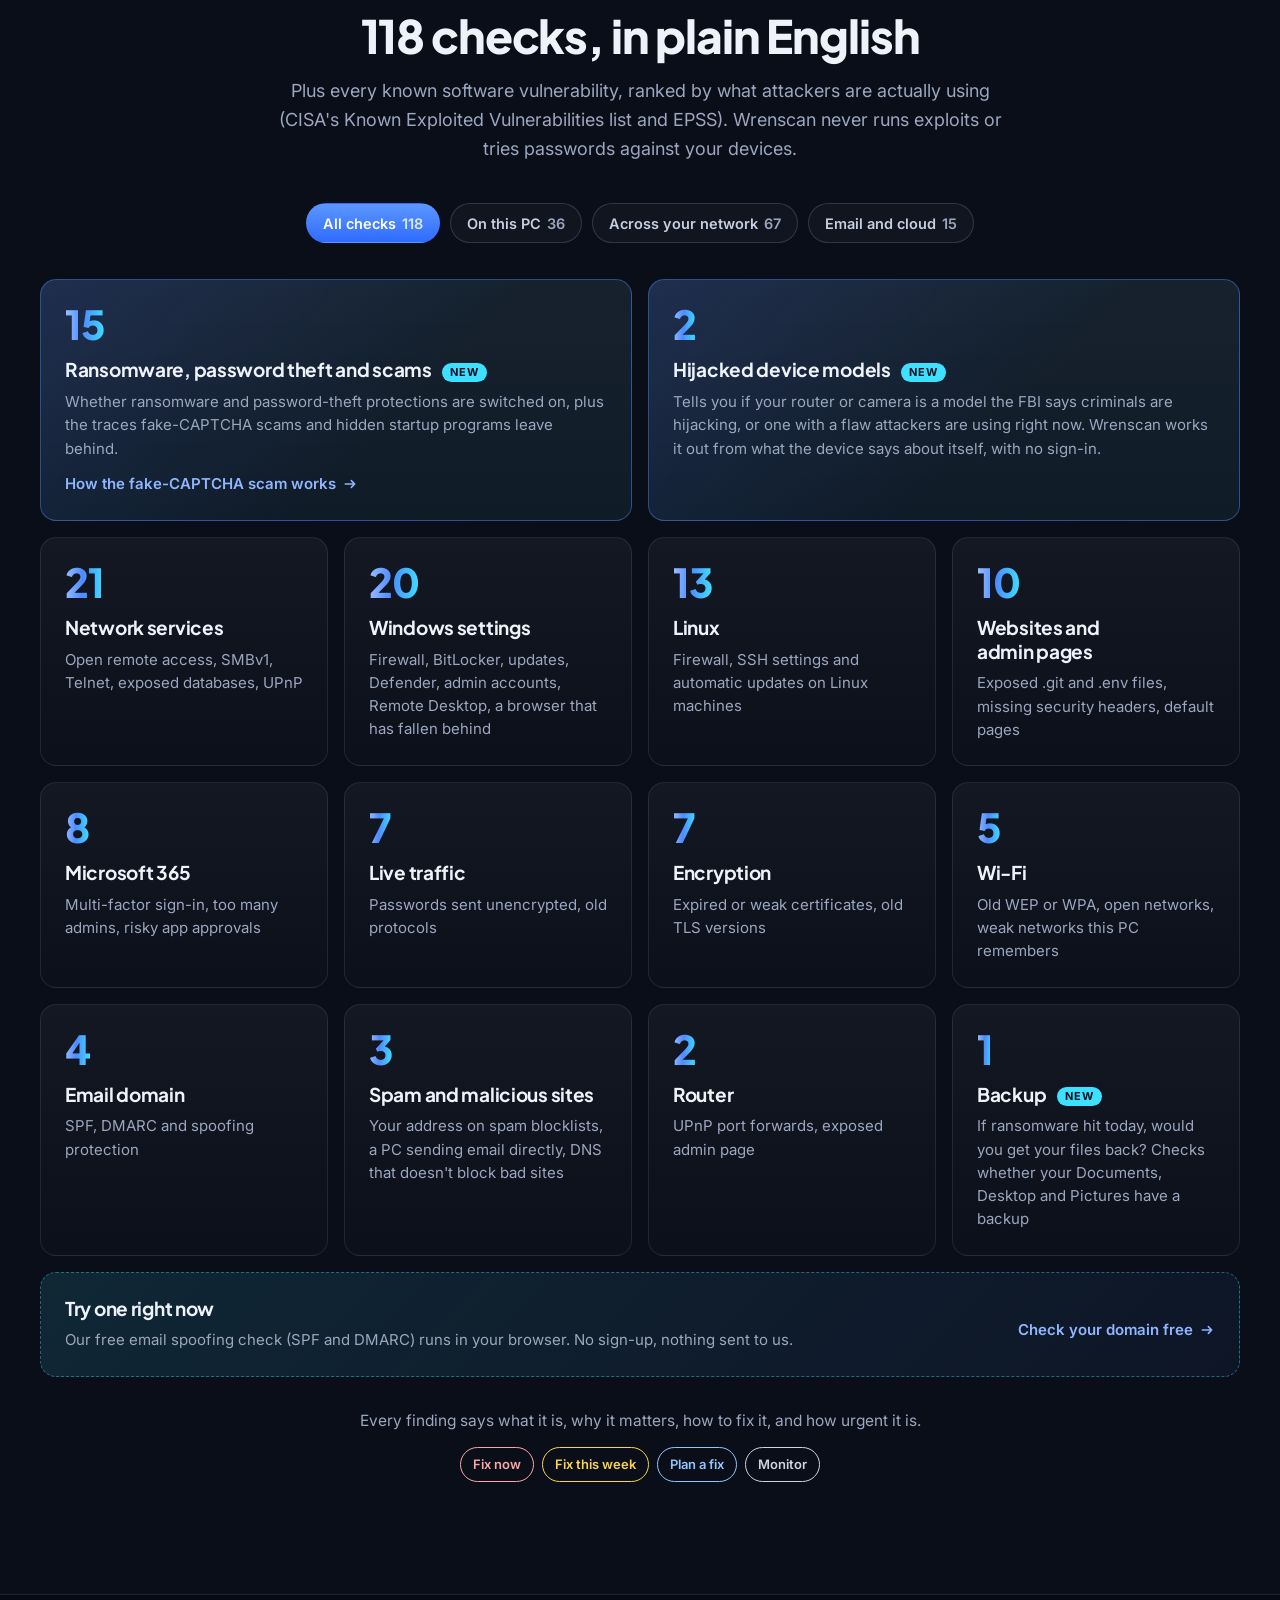
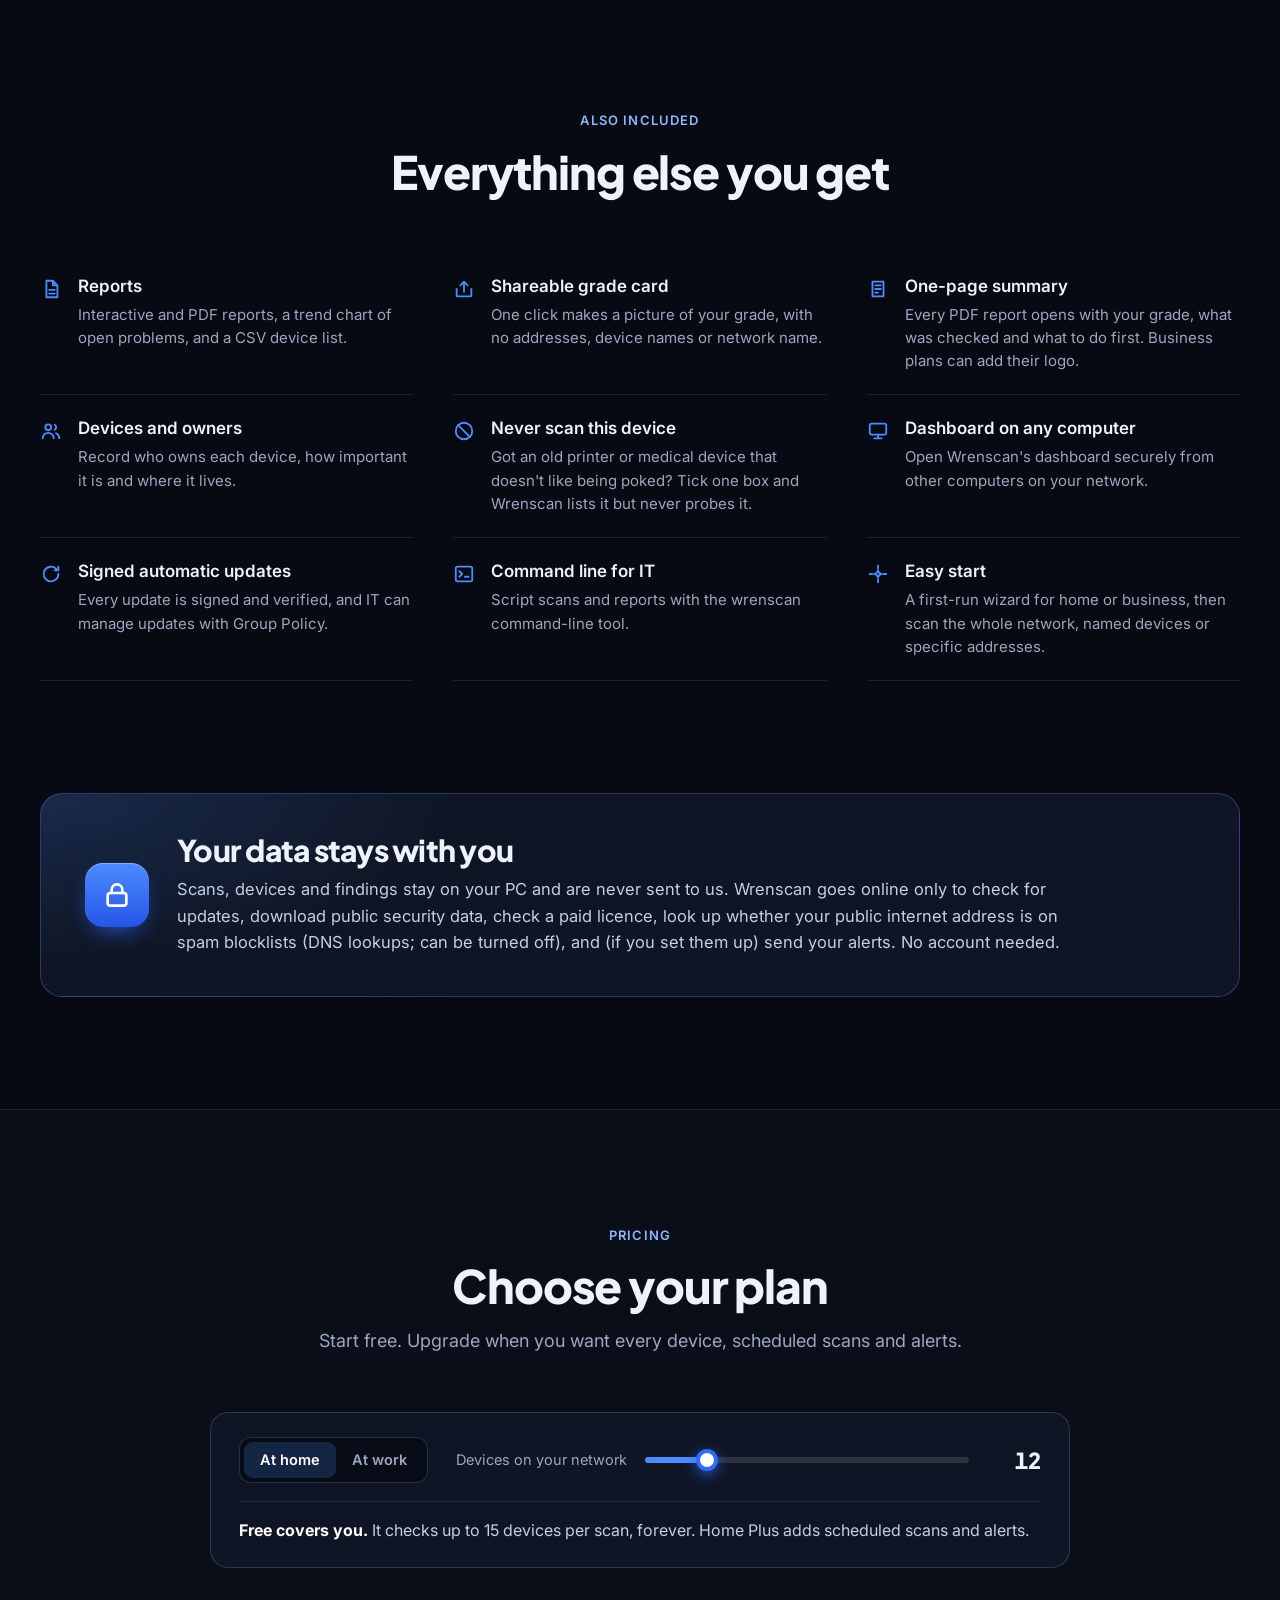
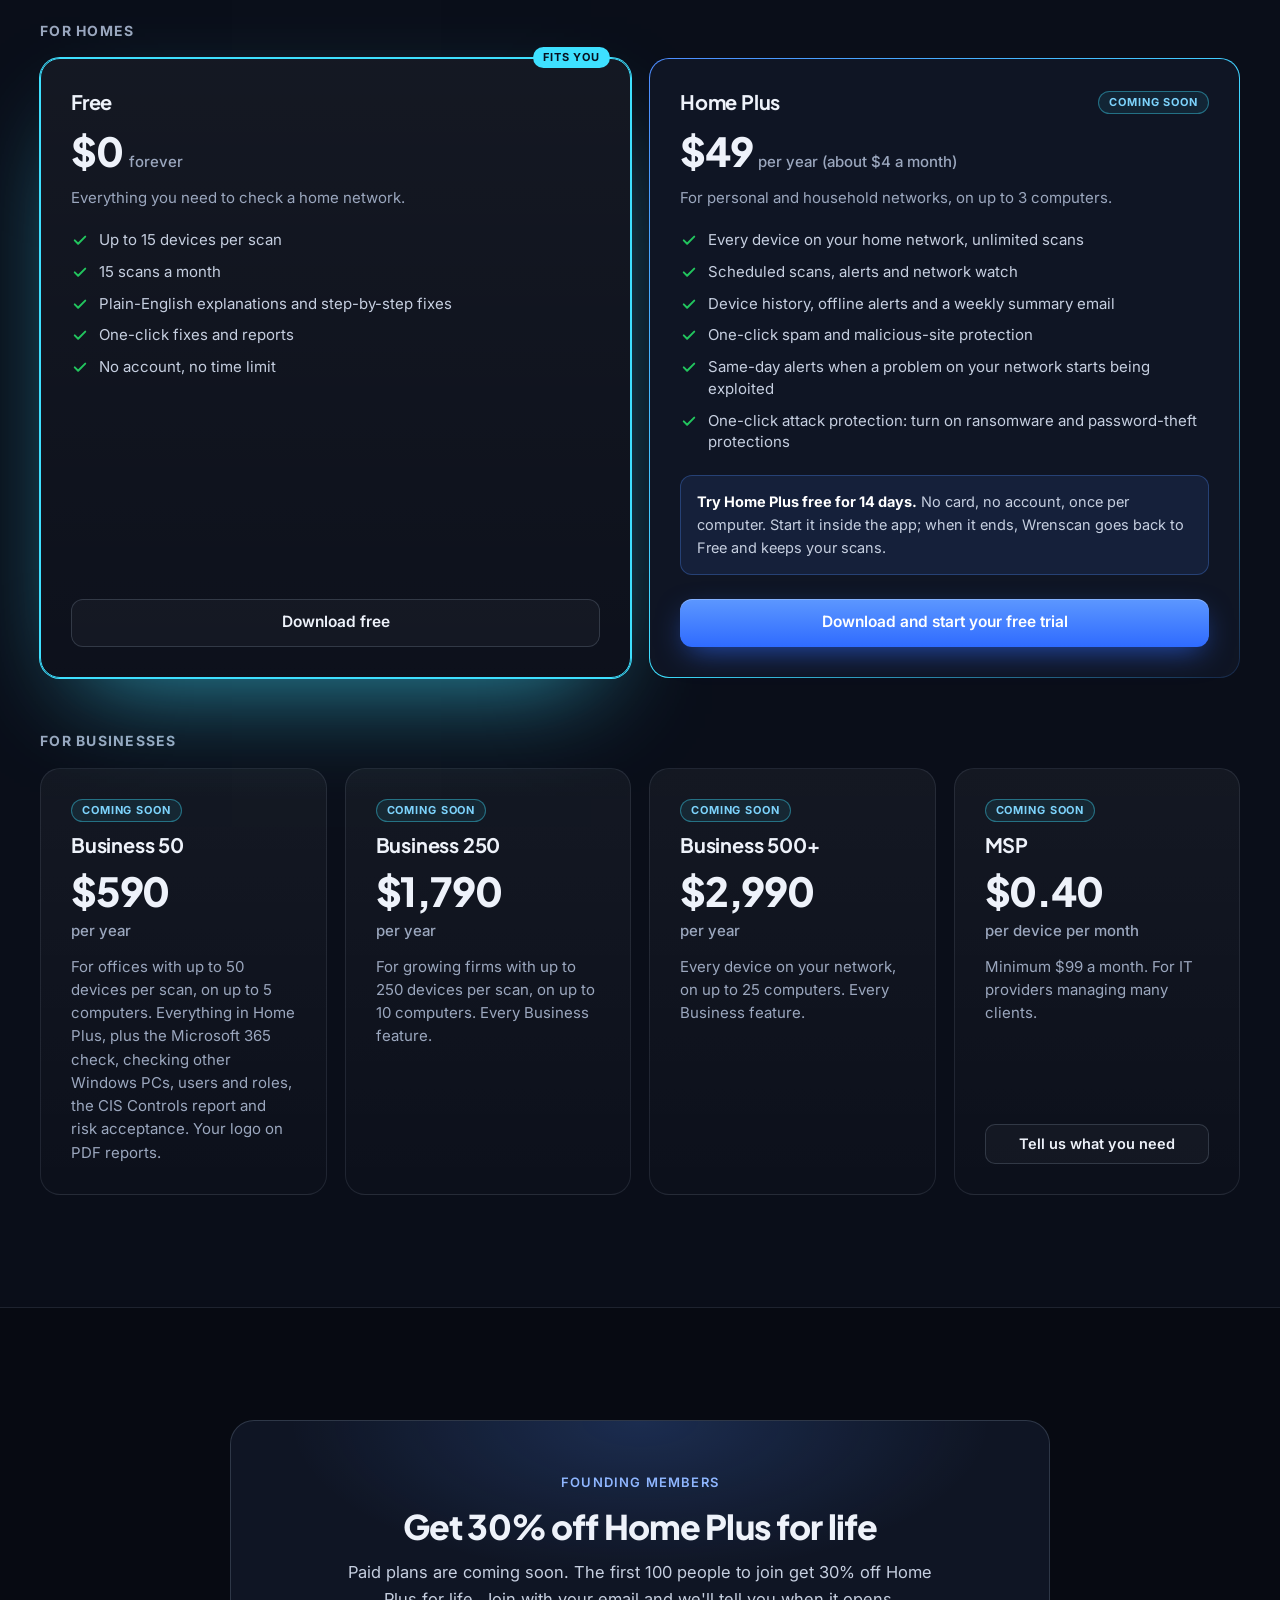
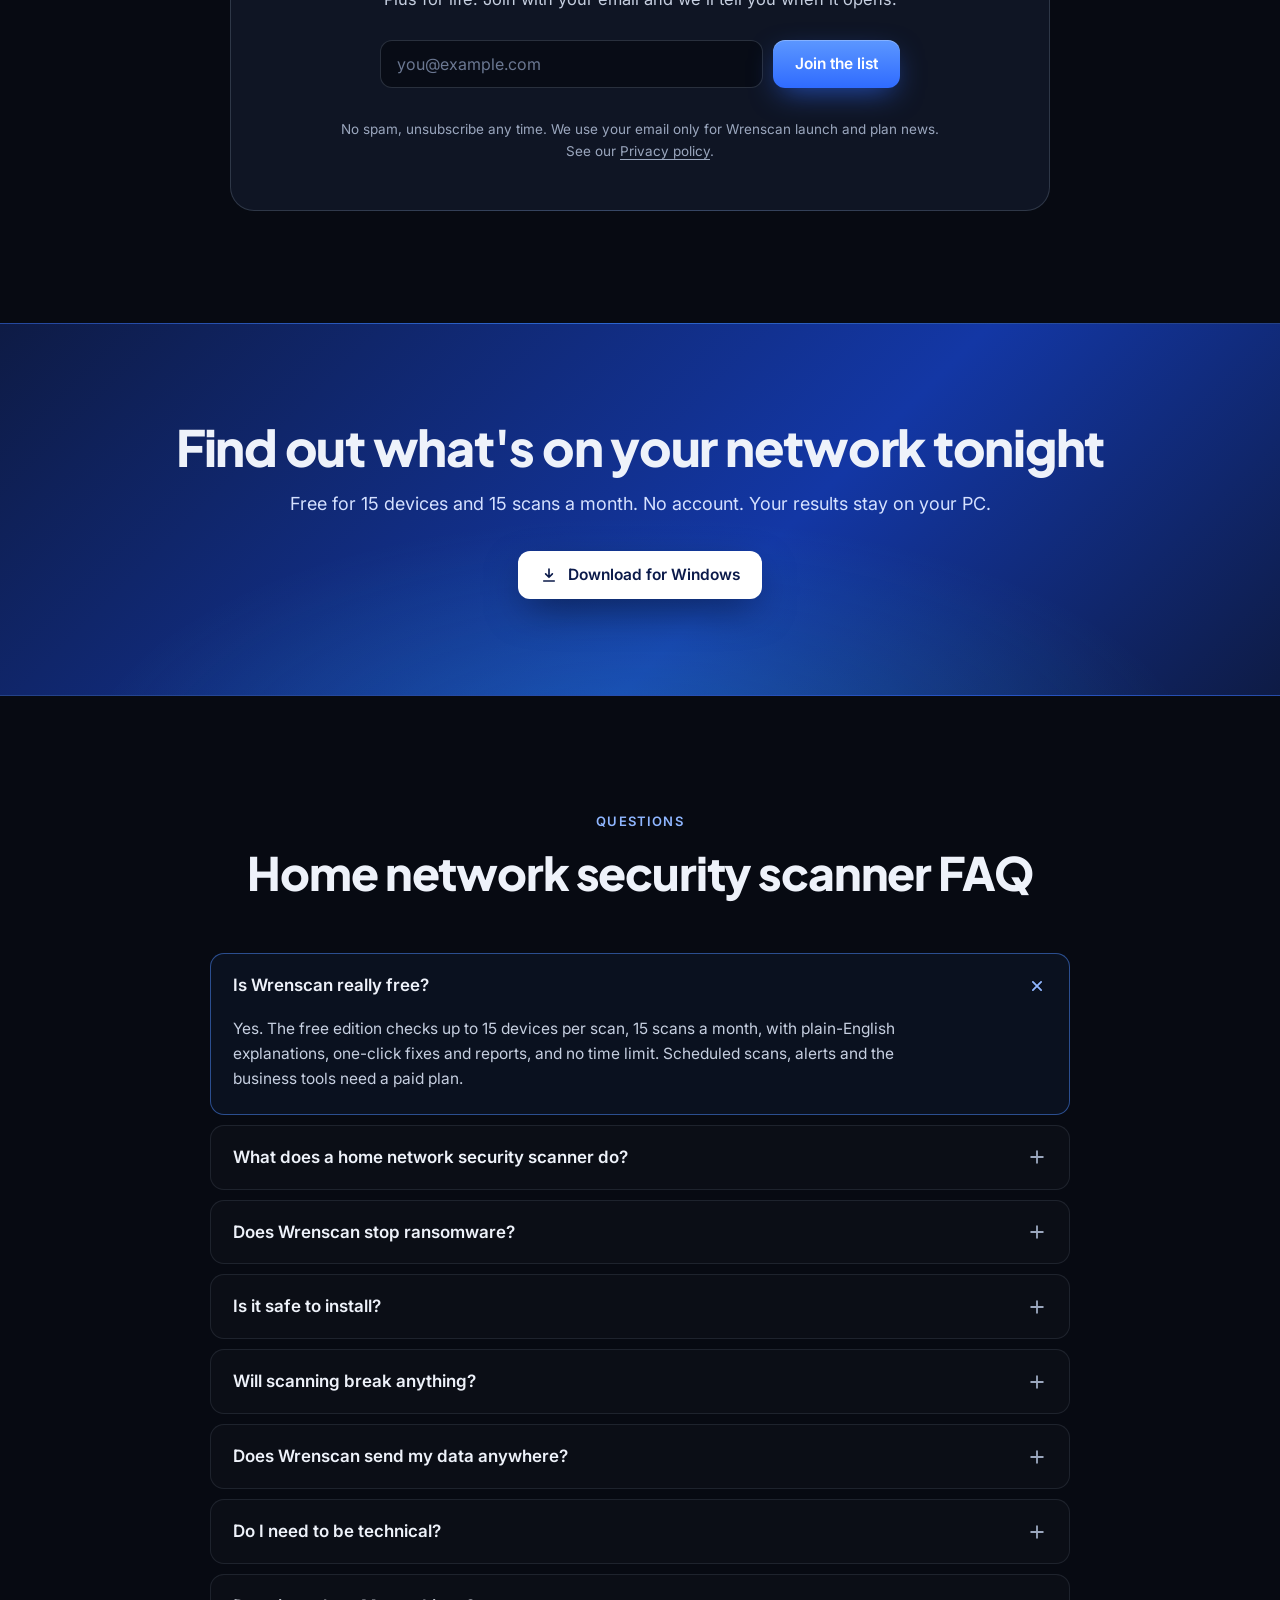
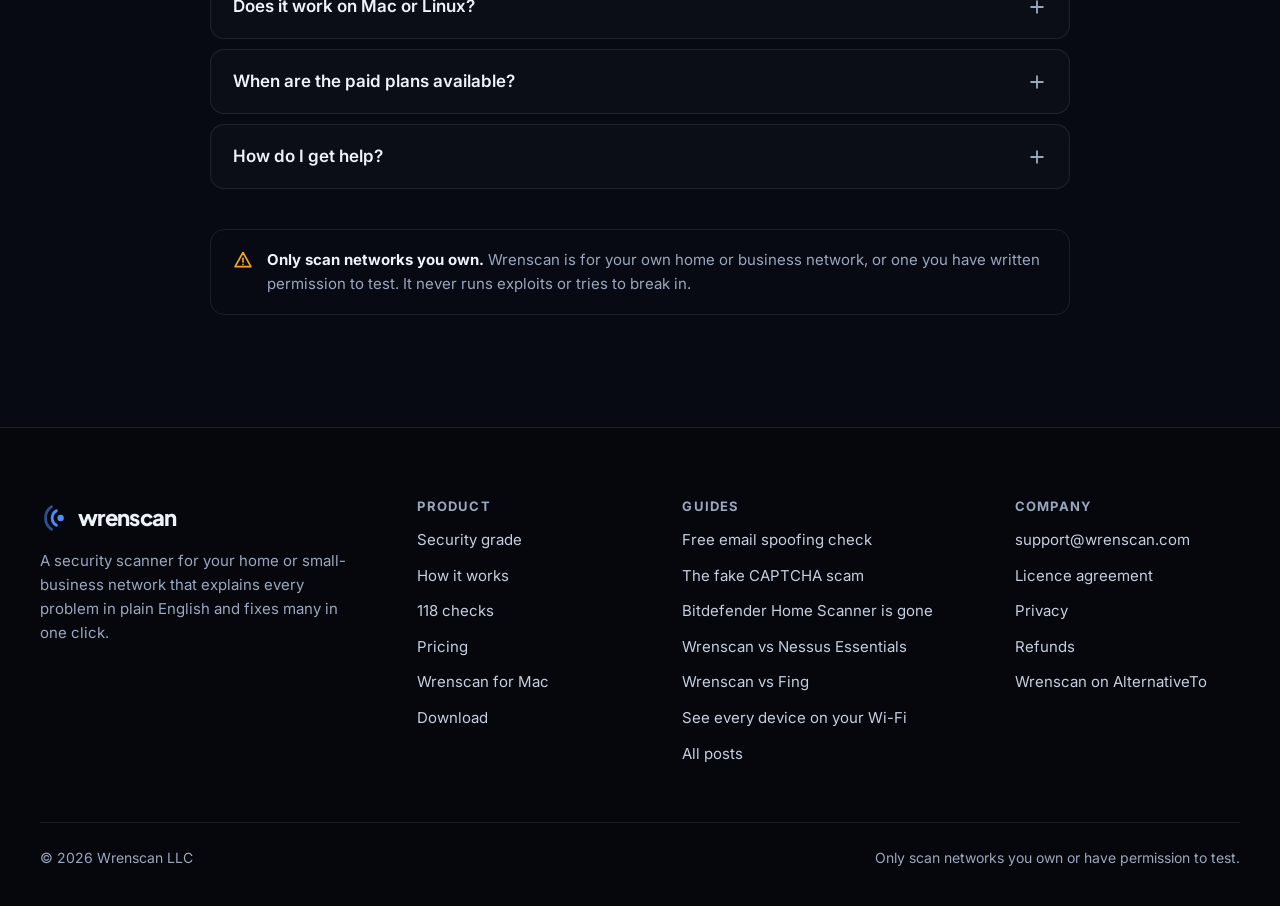
==== commit ab7cf720: "Footer: link to the AlternativeTo listing" ====
--- a/index.html
+++ b/index.html
@@ -335,7 +335,7 @@
       <div><a class="logo" href="/"><svg viewBox="0 0 32 32" fill="none" aria-hidden="true"><circle cx="22" cy="16" r="3.4" fill="#4D8BFF"/><path d="M17.5 8.2a9 9 0 0 0 0 15.6" stroke="#4D8BFF" stroke-width="3" stroke-linecap="round"/><path d="M12.4 3.9a14.5 14.5 0 0 0 0 24.2" stroke="#4D8BFF" stroke-width="3" stroke-linecap="round" opacity=".55"/></svg>wrenscan</a><p class="blurb">A security scanner for your home or small-business network that explains every problem in plain English and fixes many in one click.</p></div>
       <div><h4>Product</h4><ul><li><a href="/#grade">Security grade</a></li><li><a href="/#how">How it works</a></li><li><a href="/#checks">118 checks</a></li><li><a href="/#pricing">Pricing</a></li><li><a href="/mac/">Wrenscan for Mac</a></li><li><a href="https://downloads.wrenscan.com/download.html">Download</a></li></ul></div>
       <div><h4>Guides</h4><ul><li><a href="https://downloads.wrenscan.com/email-check.html">Free email spoofing check</a></li><li><a href="/post/fake-captcha-paste-command-scam/">The fake CAPTCHA scam</a></li><li><a href="/post/bitdefender-home-scanner-alternative/">Bitdefender Home Scanner is gone</a></li><li><a href="/post/wrenscan-vs-nessus-essentials/">Wrenscan vs Nessus Essentials</a></li><li><a href="/post/wrenscan-vs-fing/">Wrenscan vs Fing</a></li><li><a href="/post/see-every-device-on-your-wifi/">See every device on your Wi-Fi</a></li><li><a href="/blog/">All posts</a></li></ul></div>
-      <div><h4>Company</h4><ul><li><a href="mailto:support@wrenscan.com">support@wrenscan.com</a></li><li><a href="https://downloads.wrenscan.com/eula.html">Licence agreement</a></li><li><a href="https://downloads.wrenscan.com/privacy.html">Privacy</a></li><li><a href="https://downloads.wrenscan.com/refund-policy.html">Refunds</a></li></ul></div>
+      <div><h4>Company</h4><ul><li><a href="mailto:support@wrenscan.com">support@wrenscan.com</a></li><li><a href="https://downloads.wrenscan.com/eula.html">Licence agreement</a></li><li><a href="https://downloads.wrenscan.com/privacy.html">Privacy</a></li><li><a href="https://downloads.wrenscan.com/refund-policy.html">Refunds</a></li><li><a href="https://alternativeto.net/software/wrenscan/about/" target="_blank" rel="noopener">Wrenscan on AlternativeTo</a></li></ul></div>
     </div>
     <div class="legal"><span>&copy; 2026 Wrenscan LLC</span><span>Only scan networks you own or have permission to test.</span></div>
   </div>
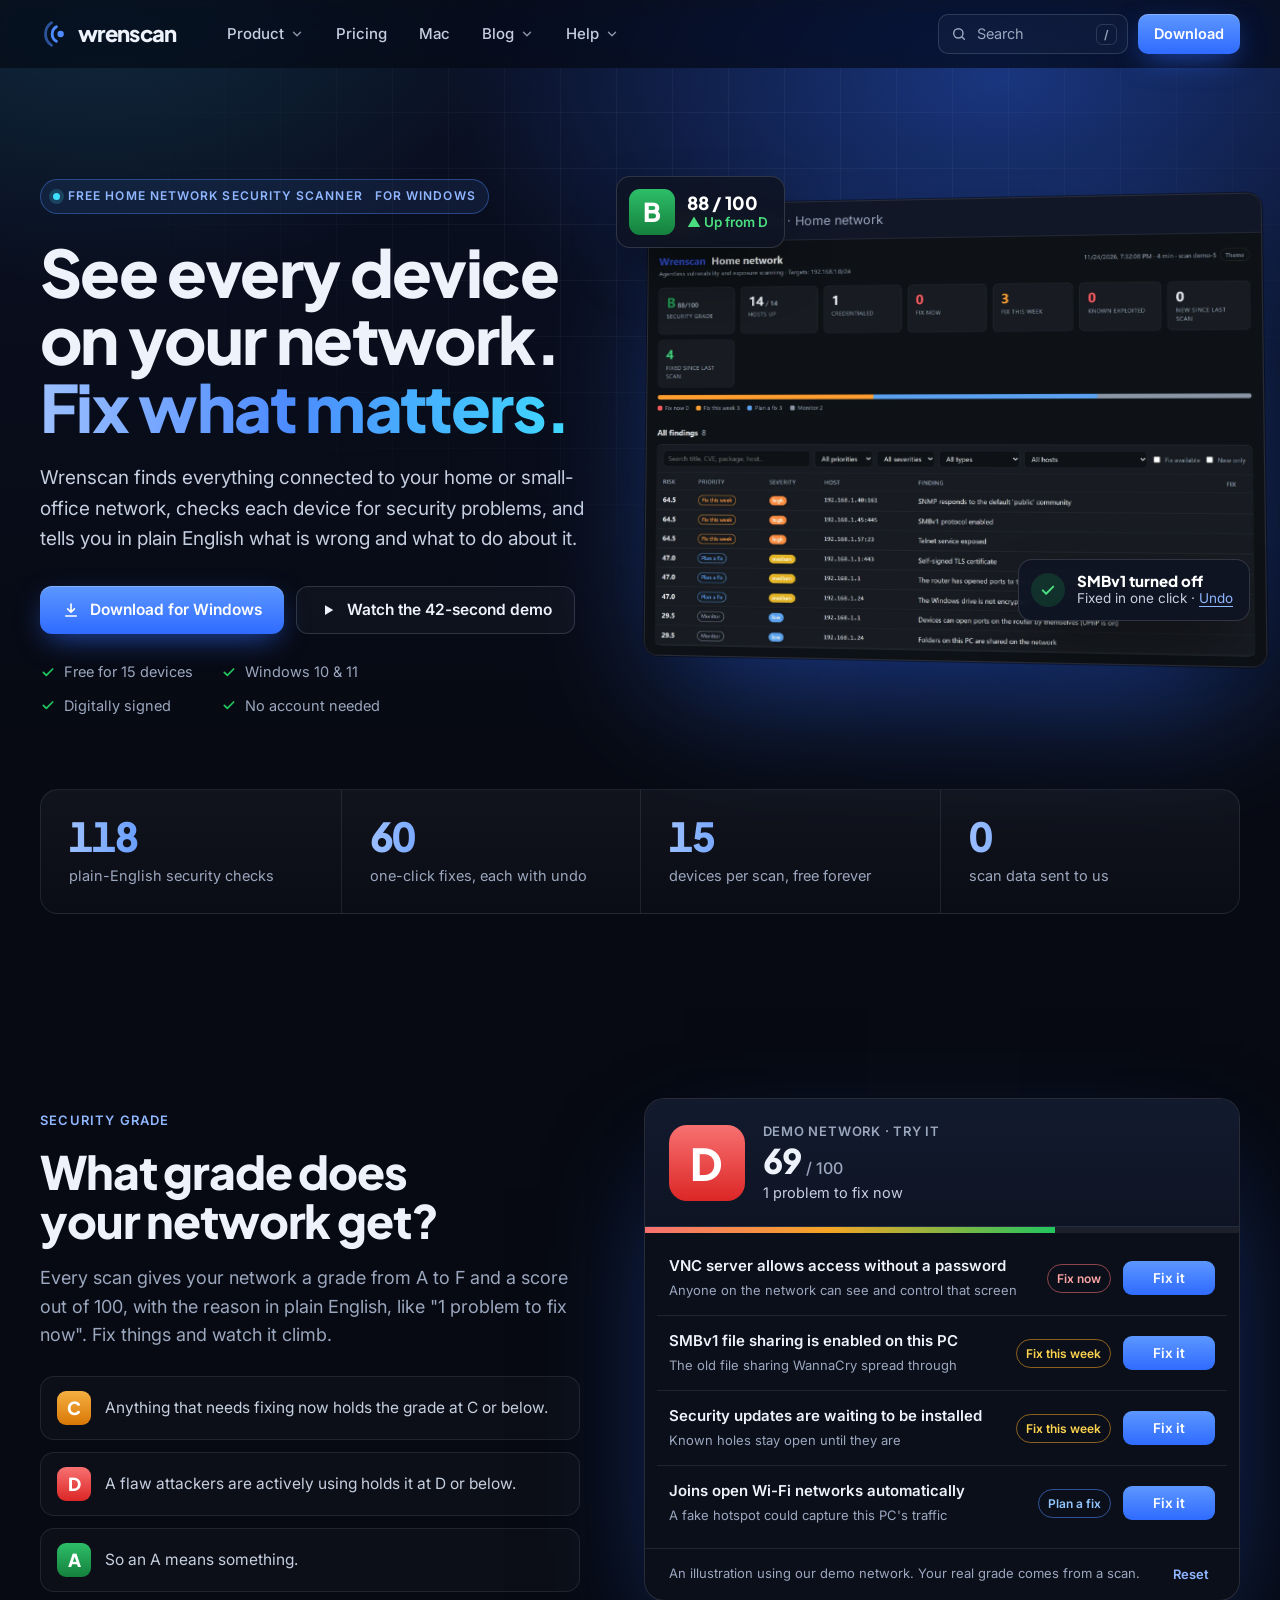
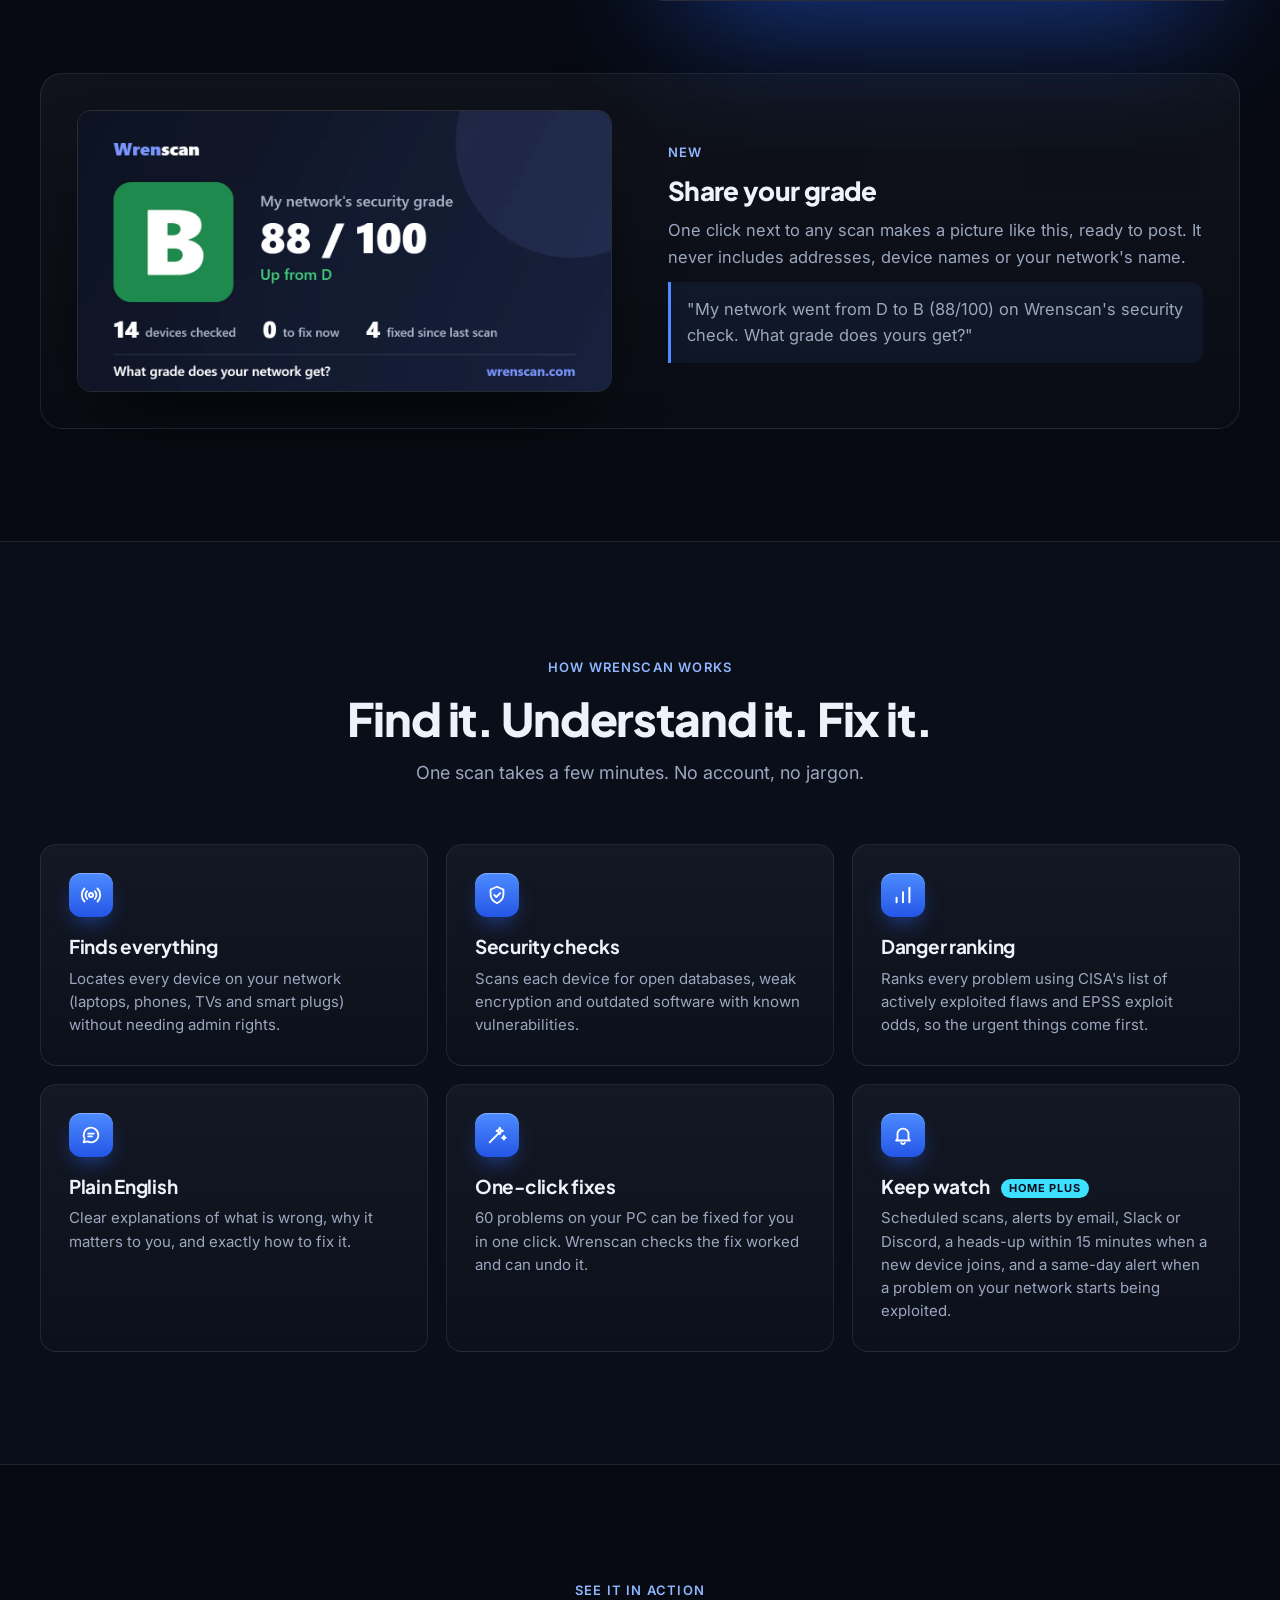
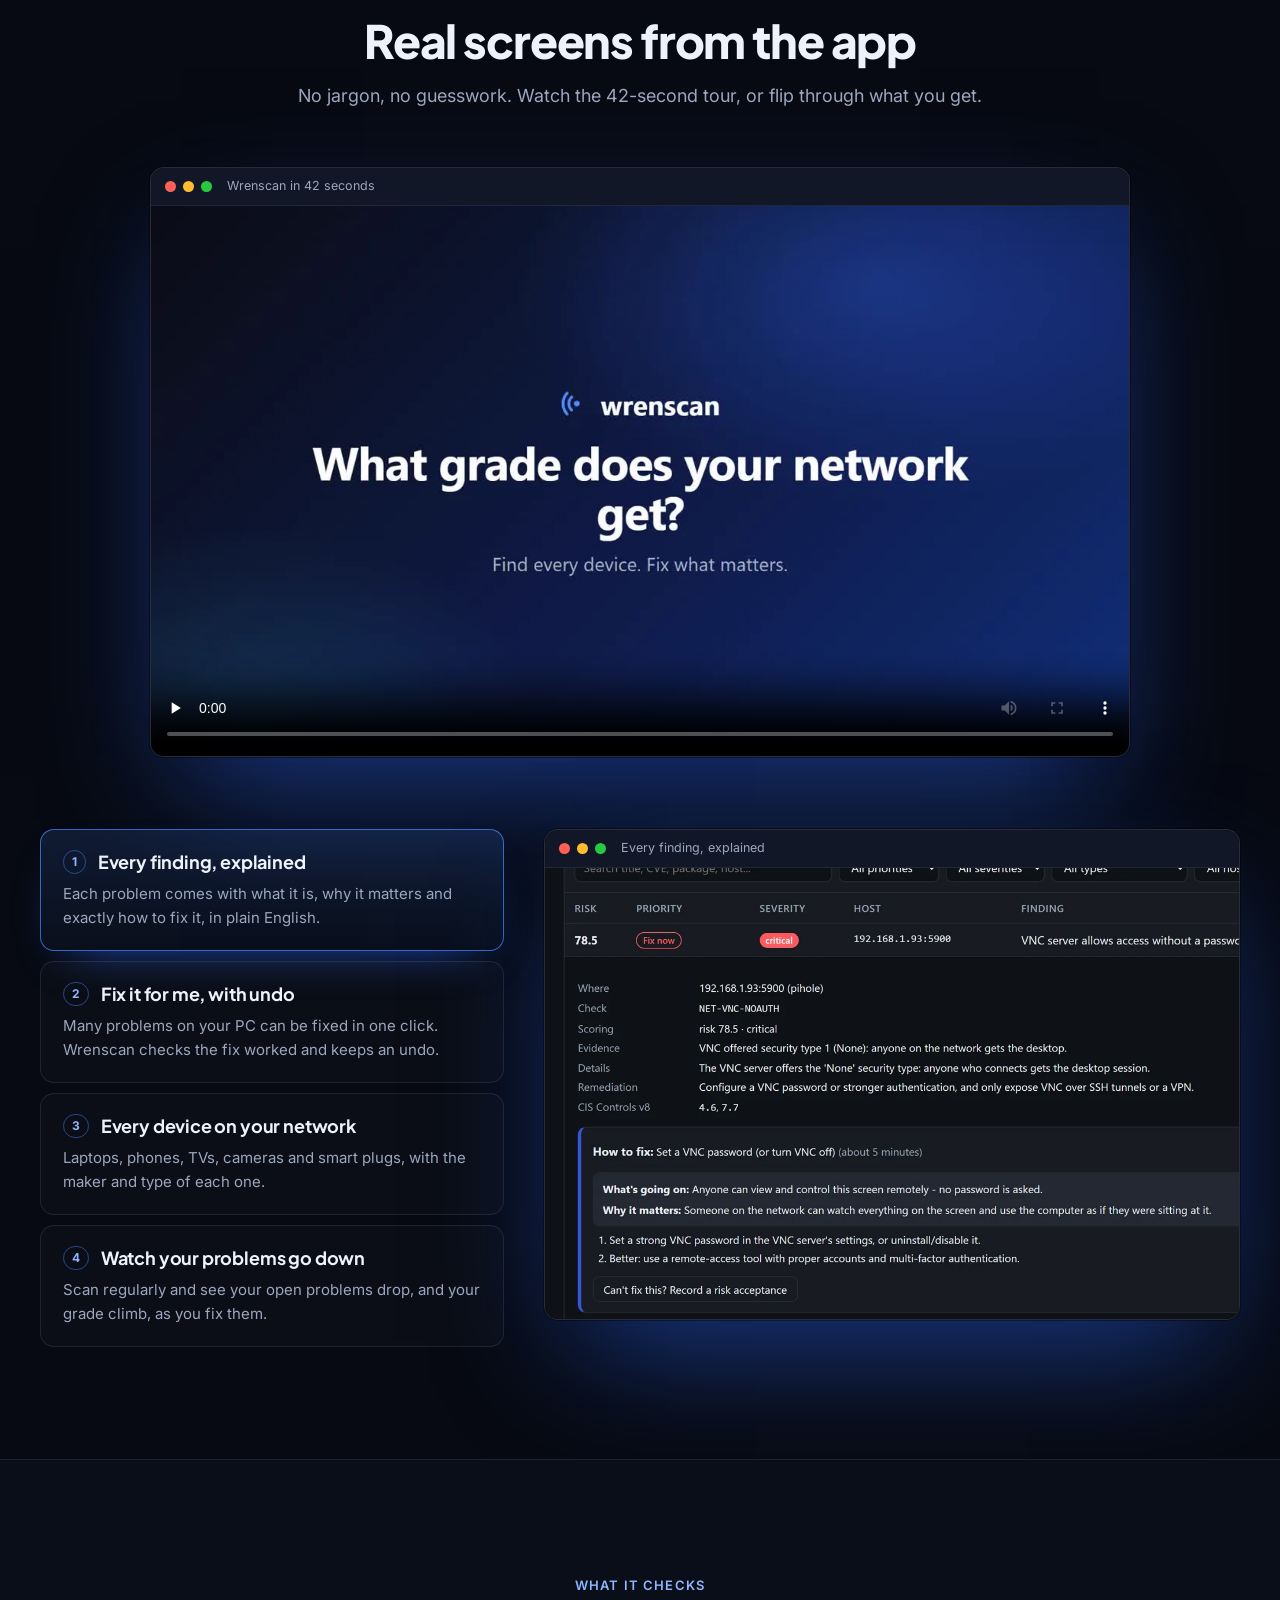
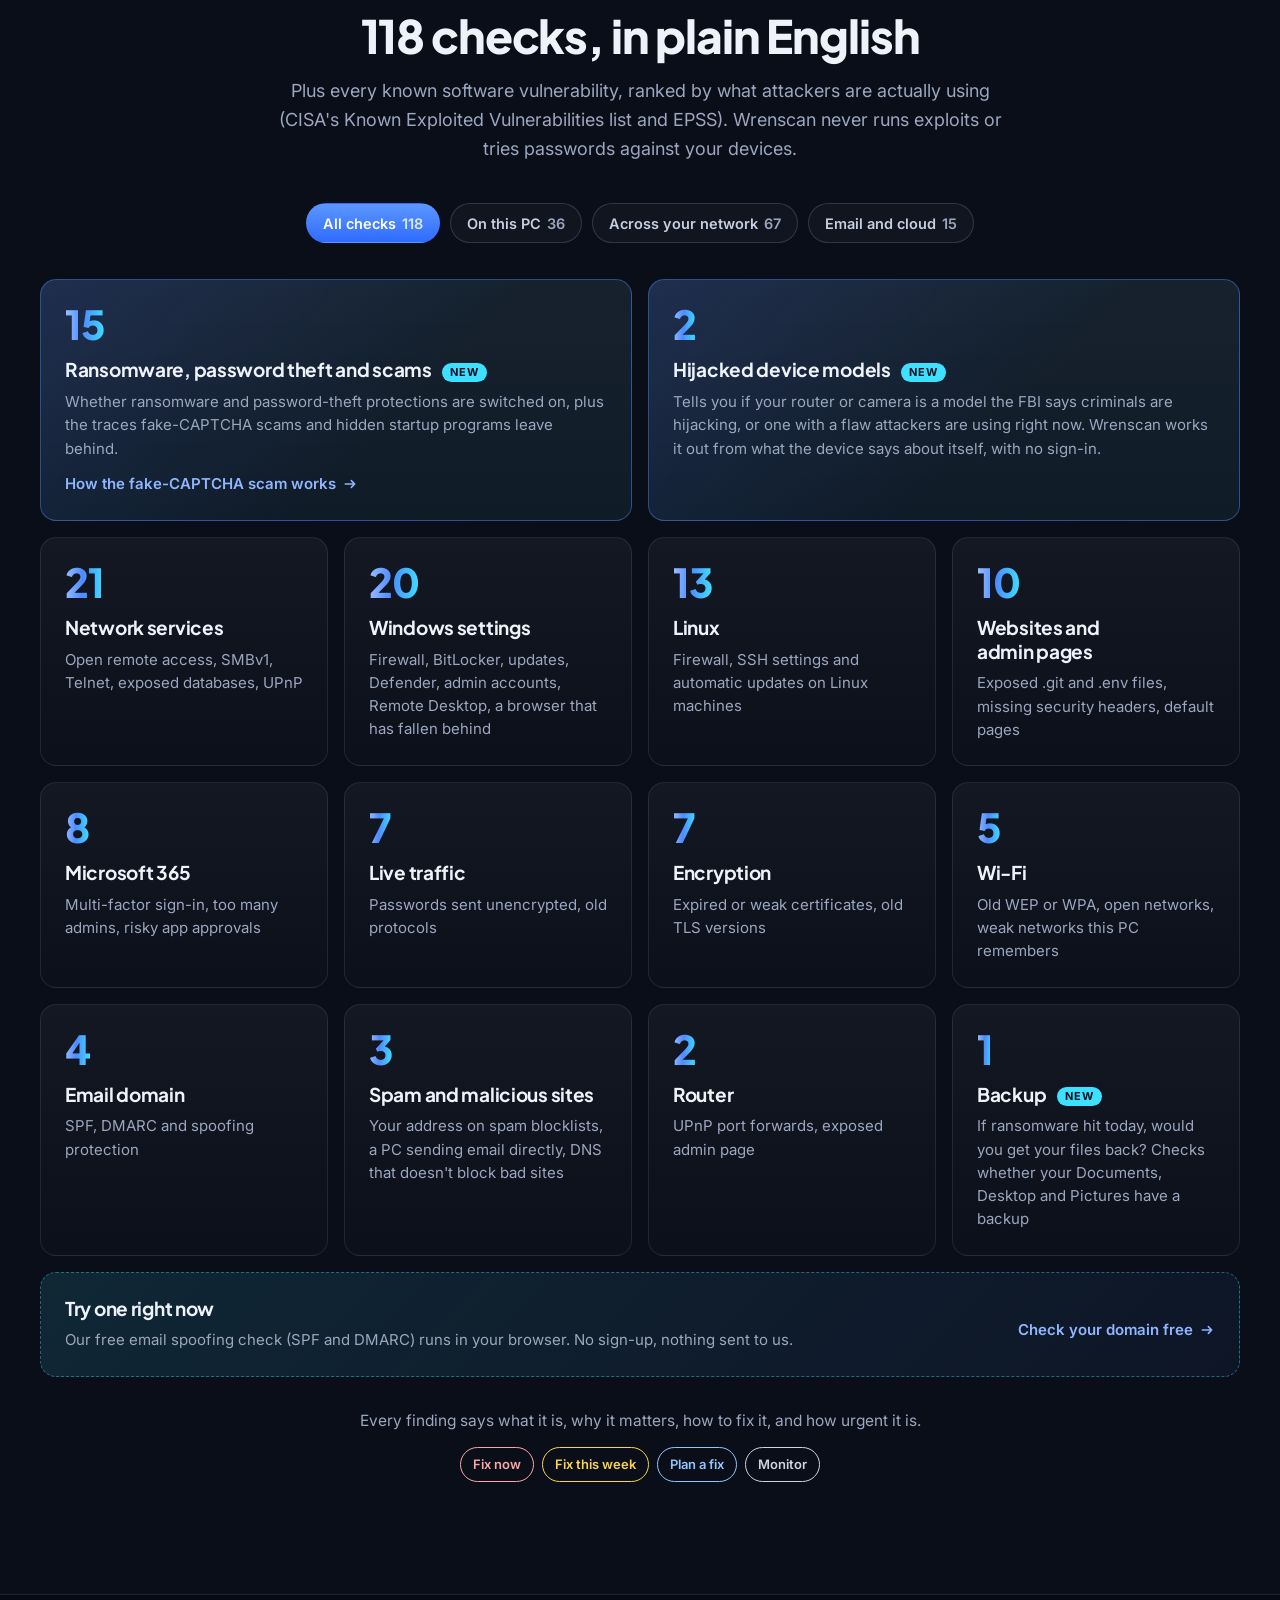
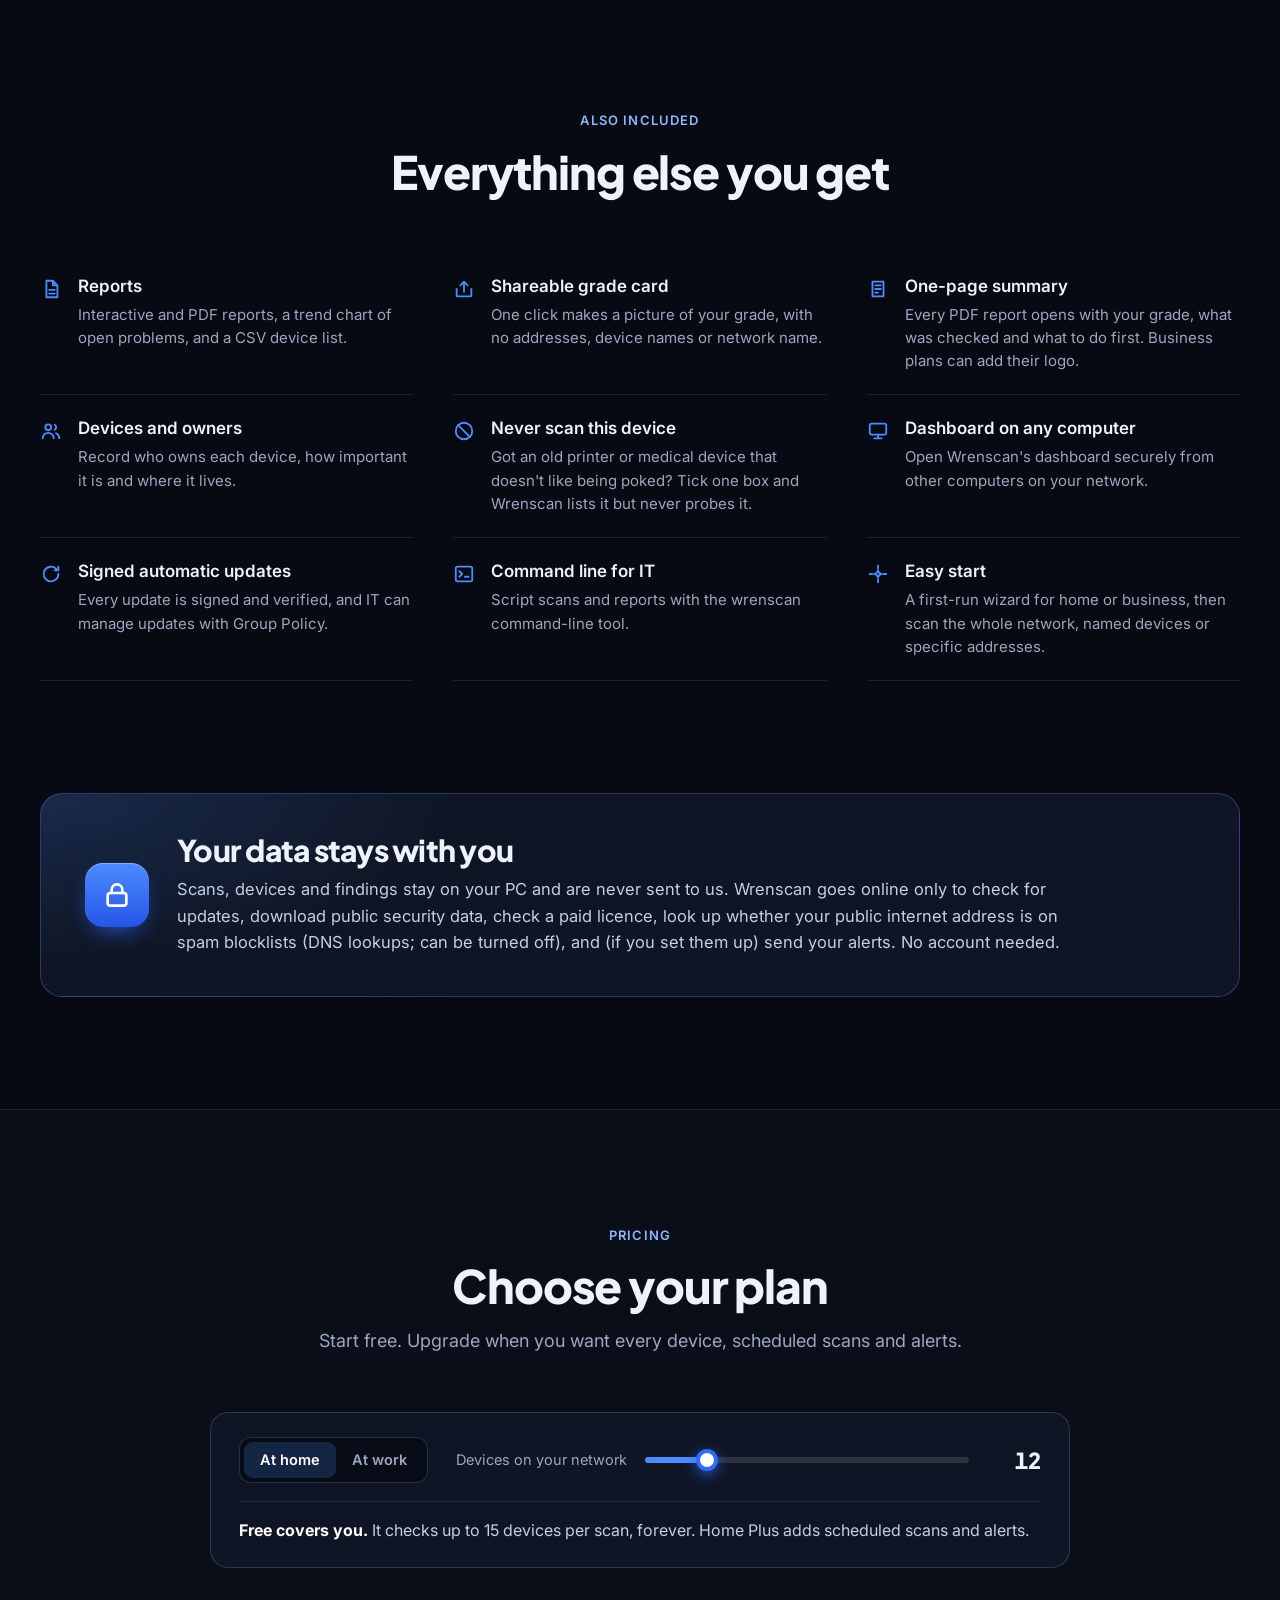
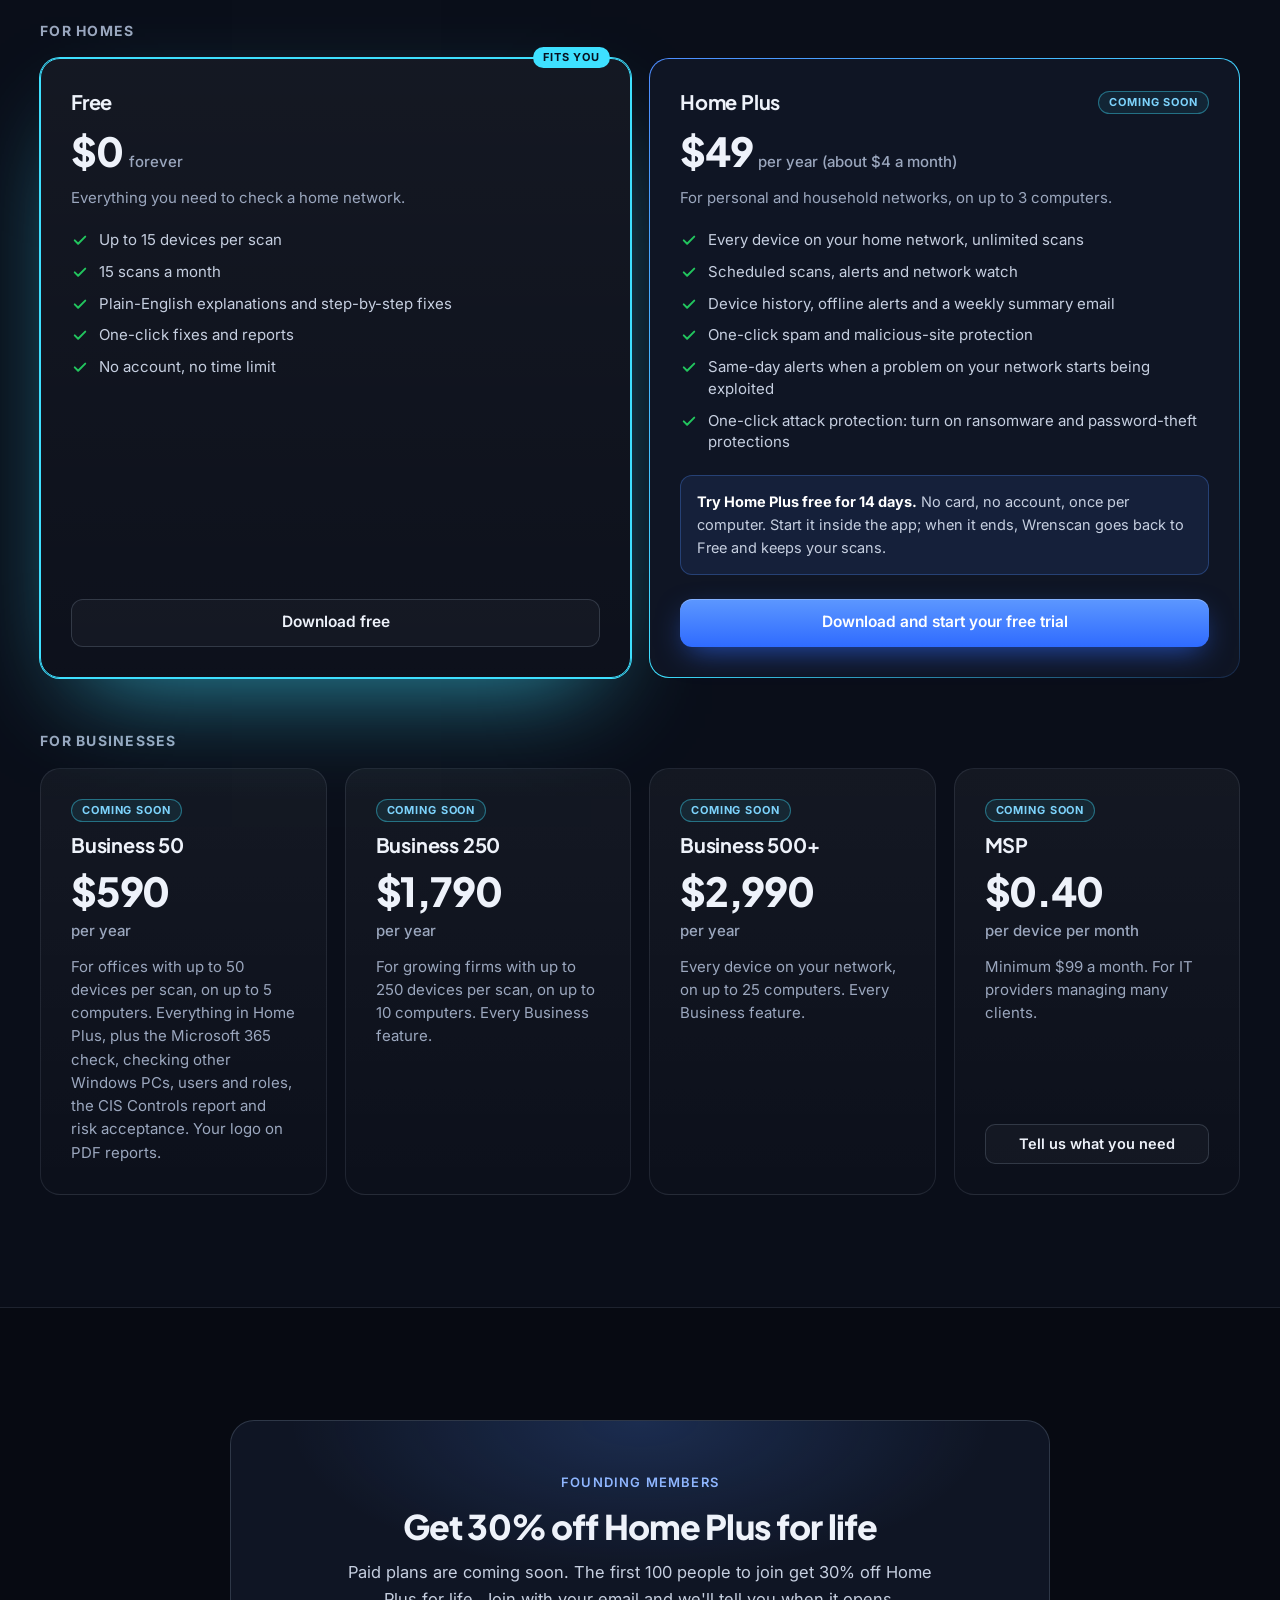
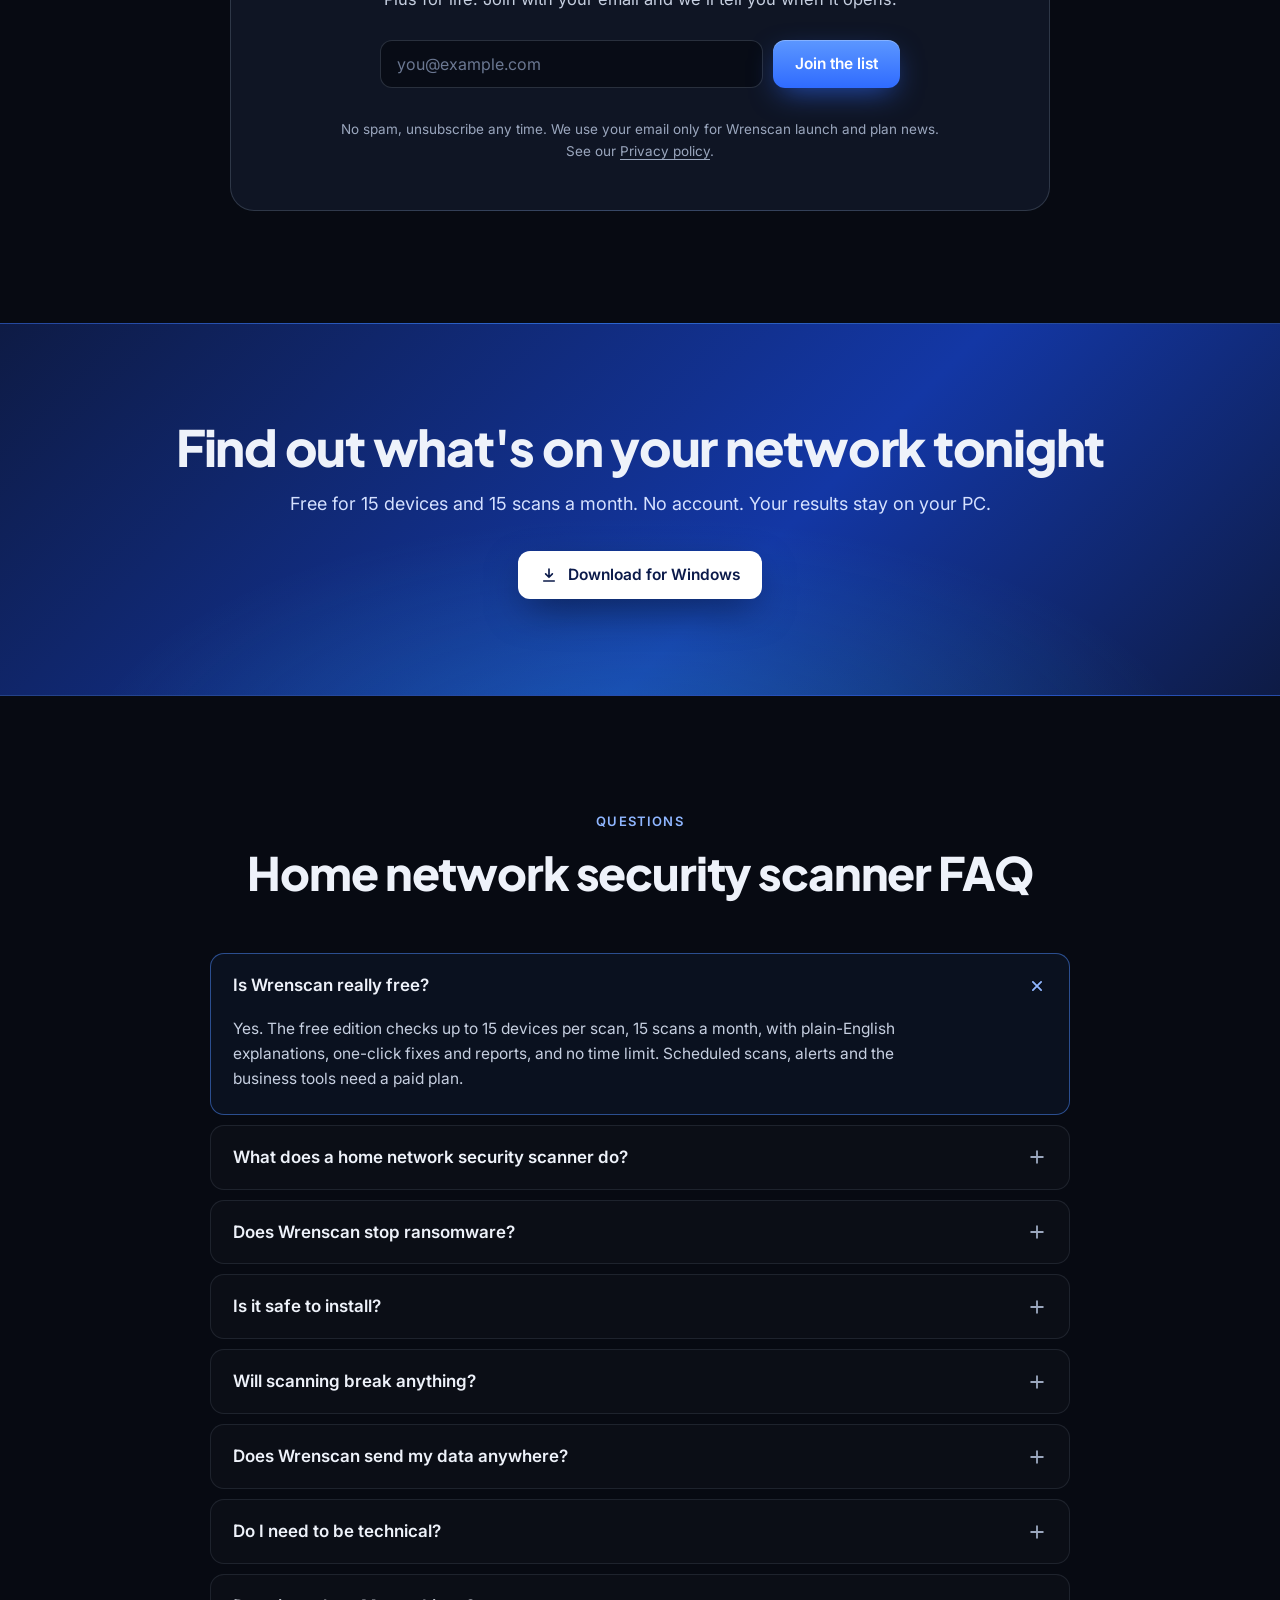
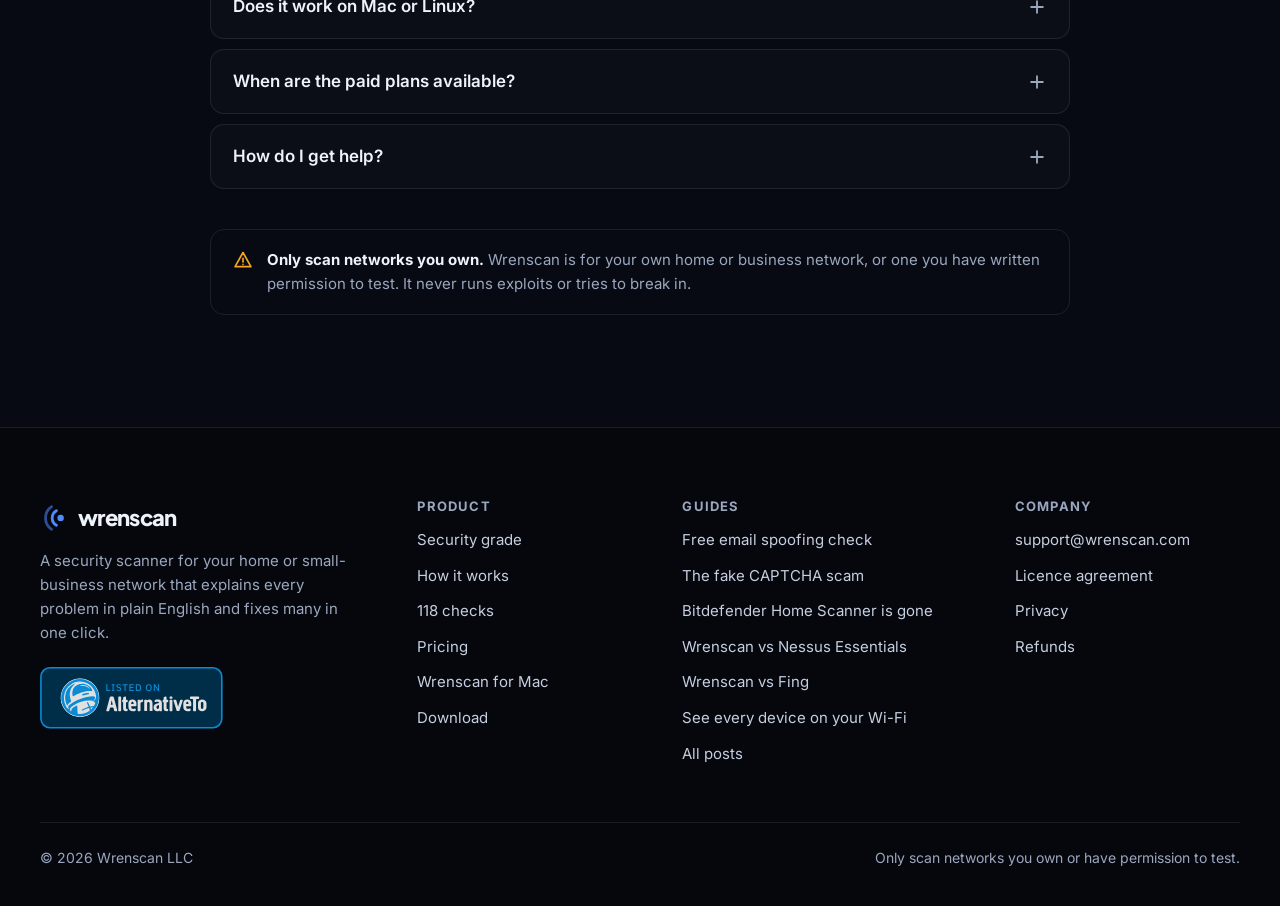
==== commit 139c62d3: "Footer: AlternativeTo badge (hosted here) in place of the text link" ====
--- a/index.html
+++ b/index.html
@@ -332,10 +332,10 @@
 <footer>
   <div class="wrap">
     <div class="fgrid">
-      <div><a class="logo" href="/"><svg viewBox="0 0 32 32" fill="none" aria-hidden="true"><circle cx="22" cy="16" r="3.4" fill="#4D8BFF"/><path d="M17.5 8.2a9 9 0 0 0 0 15.6" stroke="#4D8BFF" stroke-width="3" stroke-linecap="round"/><path d="M12.4 3.9a14.5 14.5 0 0 0 0 24.2" stroke="#4D8BFF" stroke-width="3" stroke-linecap="round" opacity=".55"/></svg>wrenscan</a><p class="blurb">A security scanner for your home or small-business network that explains every problem in plain English and fixes many in one click.</p></div>
+      <div><a class="logo" href="/"><svg viewBox="0 0 32 32" fill="none" aria-hidden="true"><circle cx="22" cy="16" r="3.4" fill="#4D8BFF"/><path d="M17.5 8.2a9 9 0 0 0 0 15.6" stroke="#4D8BFF" stroke-width="3" stroke-linecap="round"/><path d="M12.4 3.9a14.5 14.5 0 0 0 0 24.2" stroke="#4D8BFF" stroke-width="3" stroke-linecap="round" opacity=".55"/></svg>wrenscan</a><p class="blurb">A security scanner for your home or small-business network that explains every problem in plain English and fixes many in one click.</p><a class="altto" href="https://alternativeto.net/software/wrenscan/about/?utm_source=badge&amp;utm_medium=referral" target="_blank" rel="noopener"><img src="/img/alternativeto-badge.svg" alt="Wrenscan is listed on AlternativeTo" width="183" height="62" loading="lazy"></a></div>
       <div><h4>Product</h4><ul><li><a href="/#grade">Security grade</a></li><li><a href="/#how">How it works</a></li><li><a href="/#checks">118 checks</a></li><li><a href="/#pricing">Pricing</a></li><li><a href="/mac/">Wrenscan for Mac</a></li><li><a href="https://downloads.wrenscan.com/download.html">Download</a></li></ul></div>
       <div><h4>Guides</h4><ul><li><a href="https://downloads.wrenscan.com/email-check.html">Free email spoofing check</a></li><li><a href="/post/fake-captcha-paste-command-scam/">The fake CAPTCHA scam</a></li><li><a href="/post/bitdefender-home-scanner-alternative/">Bitdefender Home Scanner is gone</a></li><li><a href="/post/wrenscan-vs-nessus-essentials/">Wrenscan vs Nessus Essentials</a></li><li><a href="/post/wrenscan-vs-fing/">Wrenscan vs Fing</a></li><li><a href="/post/see-every-device-on-your-wifi/">See every device on your Wi-Fi</a></li><li><a href="/blog/">All posts</a></li></ul></div>
-      <div><h4>Company</h4><ul><li><a href="mailto:support@wrenscan.com">support@wrenscan.com</a></li><li><a href="https://downloads.wrenscan.com/eula.html">Licence agreement</a></li><li><a href="https://downloads.wrenscan.com/privacy.html">Privacy</a></li><li><a href="https://downloads.wrenscan.com/refund-policy.html">Refunds</a></li><li><a href="https://alternativeto.net/software/wrenscan/about/" target="_blank" rel="noopener">Wrenscan on AlternativeTo</a></li></ul></div>
+      <div><h4>Company</h4><ul><li><a href="mailto:support@wrenscan.com">support@wrenscan.com</a></li><li><a href="https://downloads.wrenscan.com/eula.html">Licence agreement</a></li><li><a href="https://downloads.wrenscan.com/privacy.html">Privacy</a></li><li><a href="https://downloads.wrenscan.com/refund-policy.html">Refunds</a></li></ul></div>
     </div>
     <div class="legal"><span>&copy; 2026 Wrenscan LLC</span><span>Only scan networks you own or have permission to test.</span></div>
   </div>
--- a/assets/site.css
+++ b/assets/site.css
@@ -275,6 +275,9 @@
 footer li a{color:var(--soft);font-size:15px}
 footer li a:hover{color:#fff}
 .blurb{margin-top:14px;max-width:320px;color:var(--muted);font-size:15px}
+.altto{display:inline-block;margin-top:22px;opacity:.88;transition:opacity .2s,transform .2s}
+.altto:hover{opacity:1;transform:translateY(-2px)}
+.altto img{width:183px;height:auto}
 .legal{margin-top:56px;padding-top:24px;border-top:1px solid var(--line);display:flex;flex-wrap:wrap;gap:10px 24px;justify-content:space-between;color:var(--muted);font-size:14px}
 
 .sx{position:fixed;inset:0;z-index:100;display:none;padding:12vh 20px 20px;background:rgba(3,5,10,.72);backdrop-filter:blur(6px);-webkit-backdrop-filter:blur(6px)}
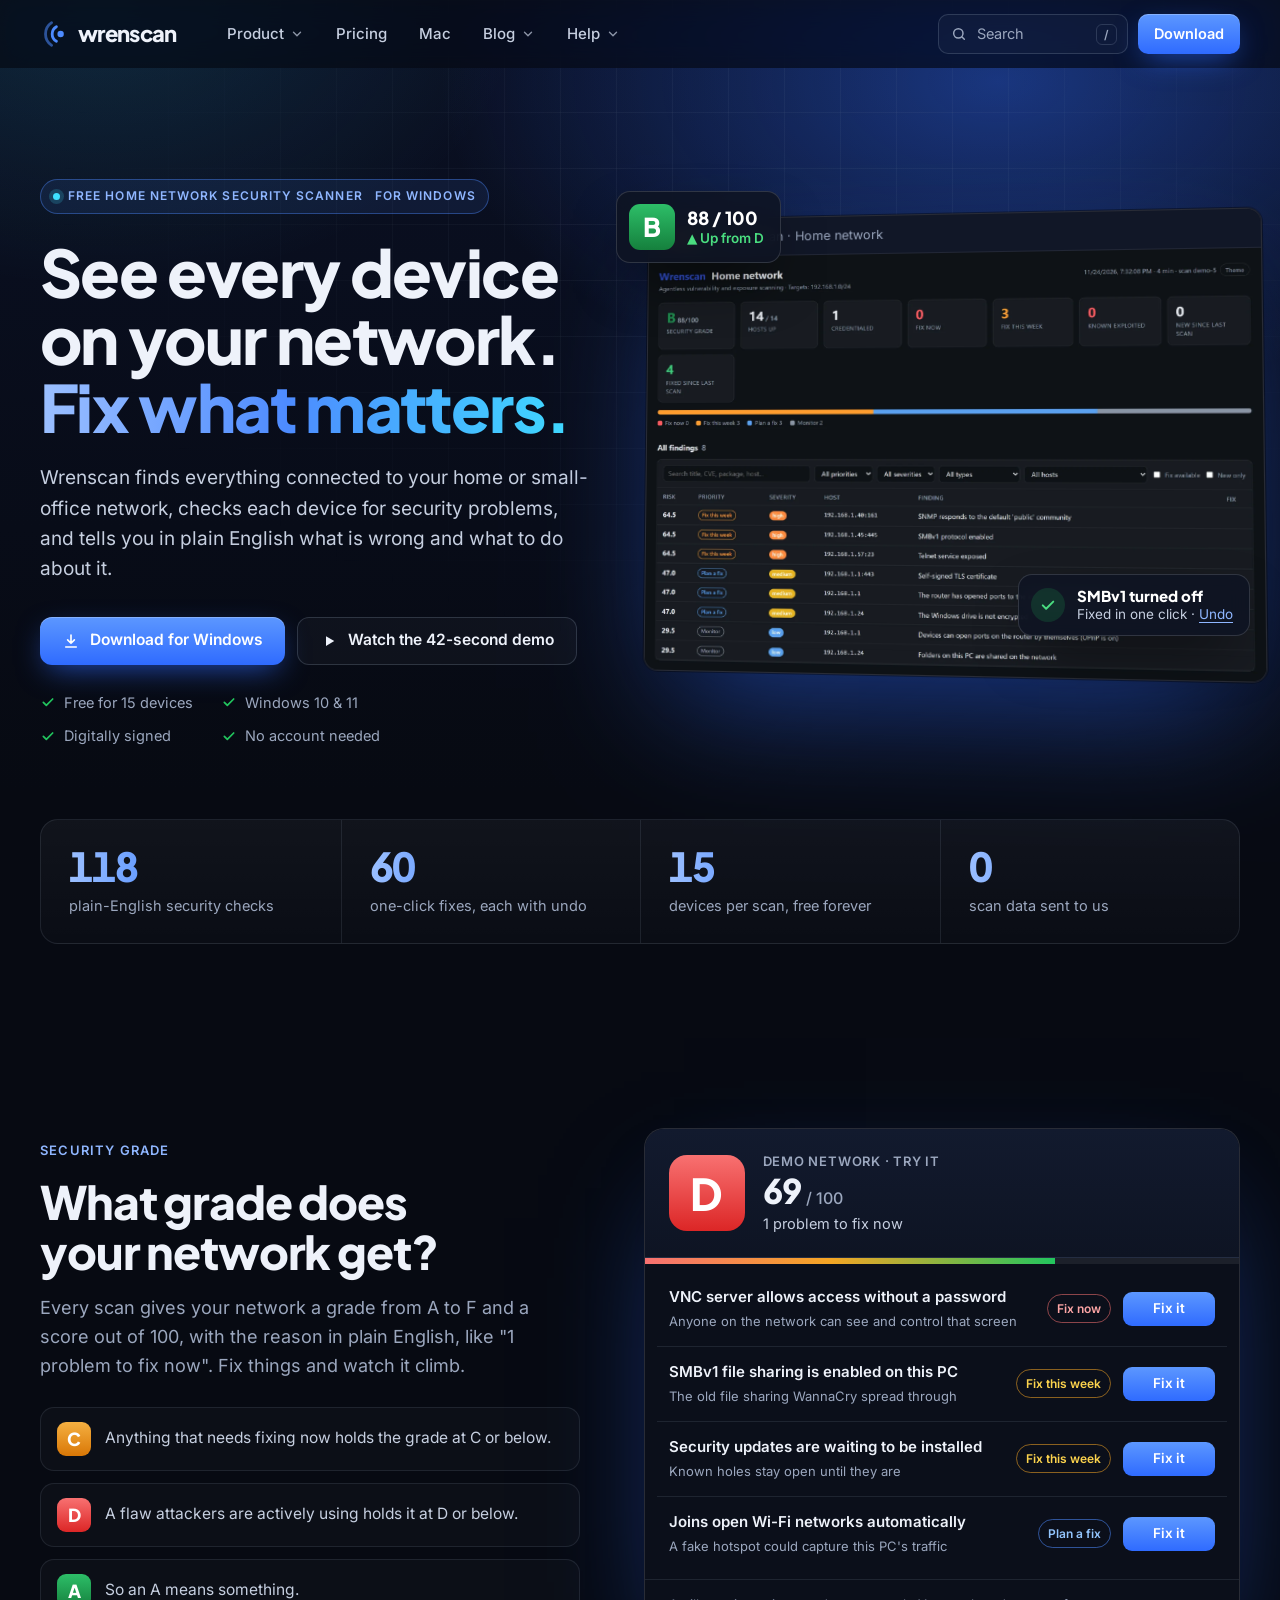
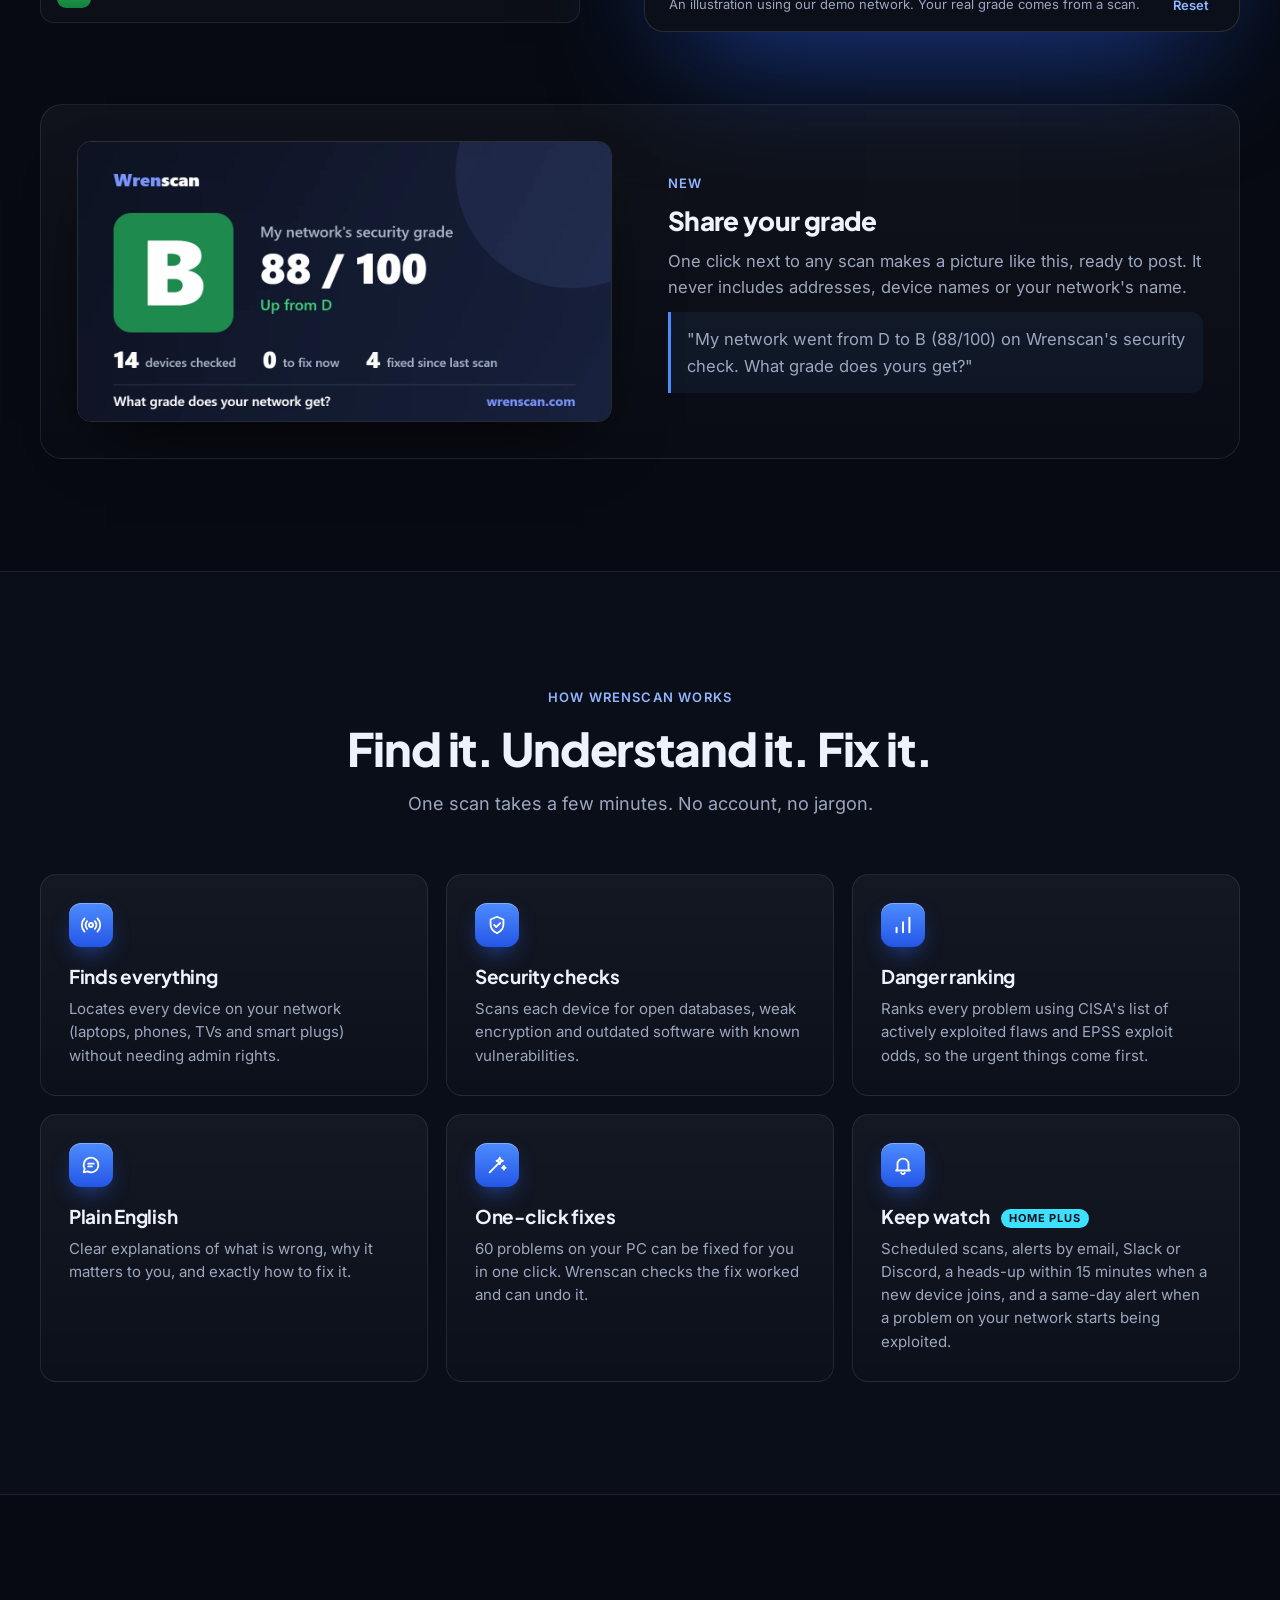
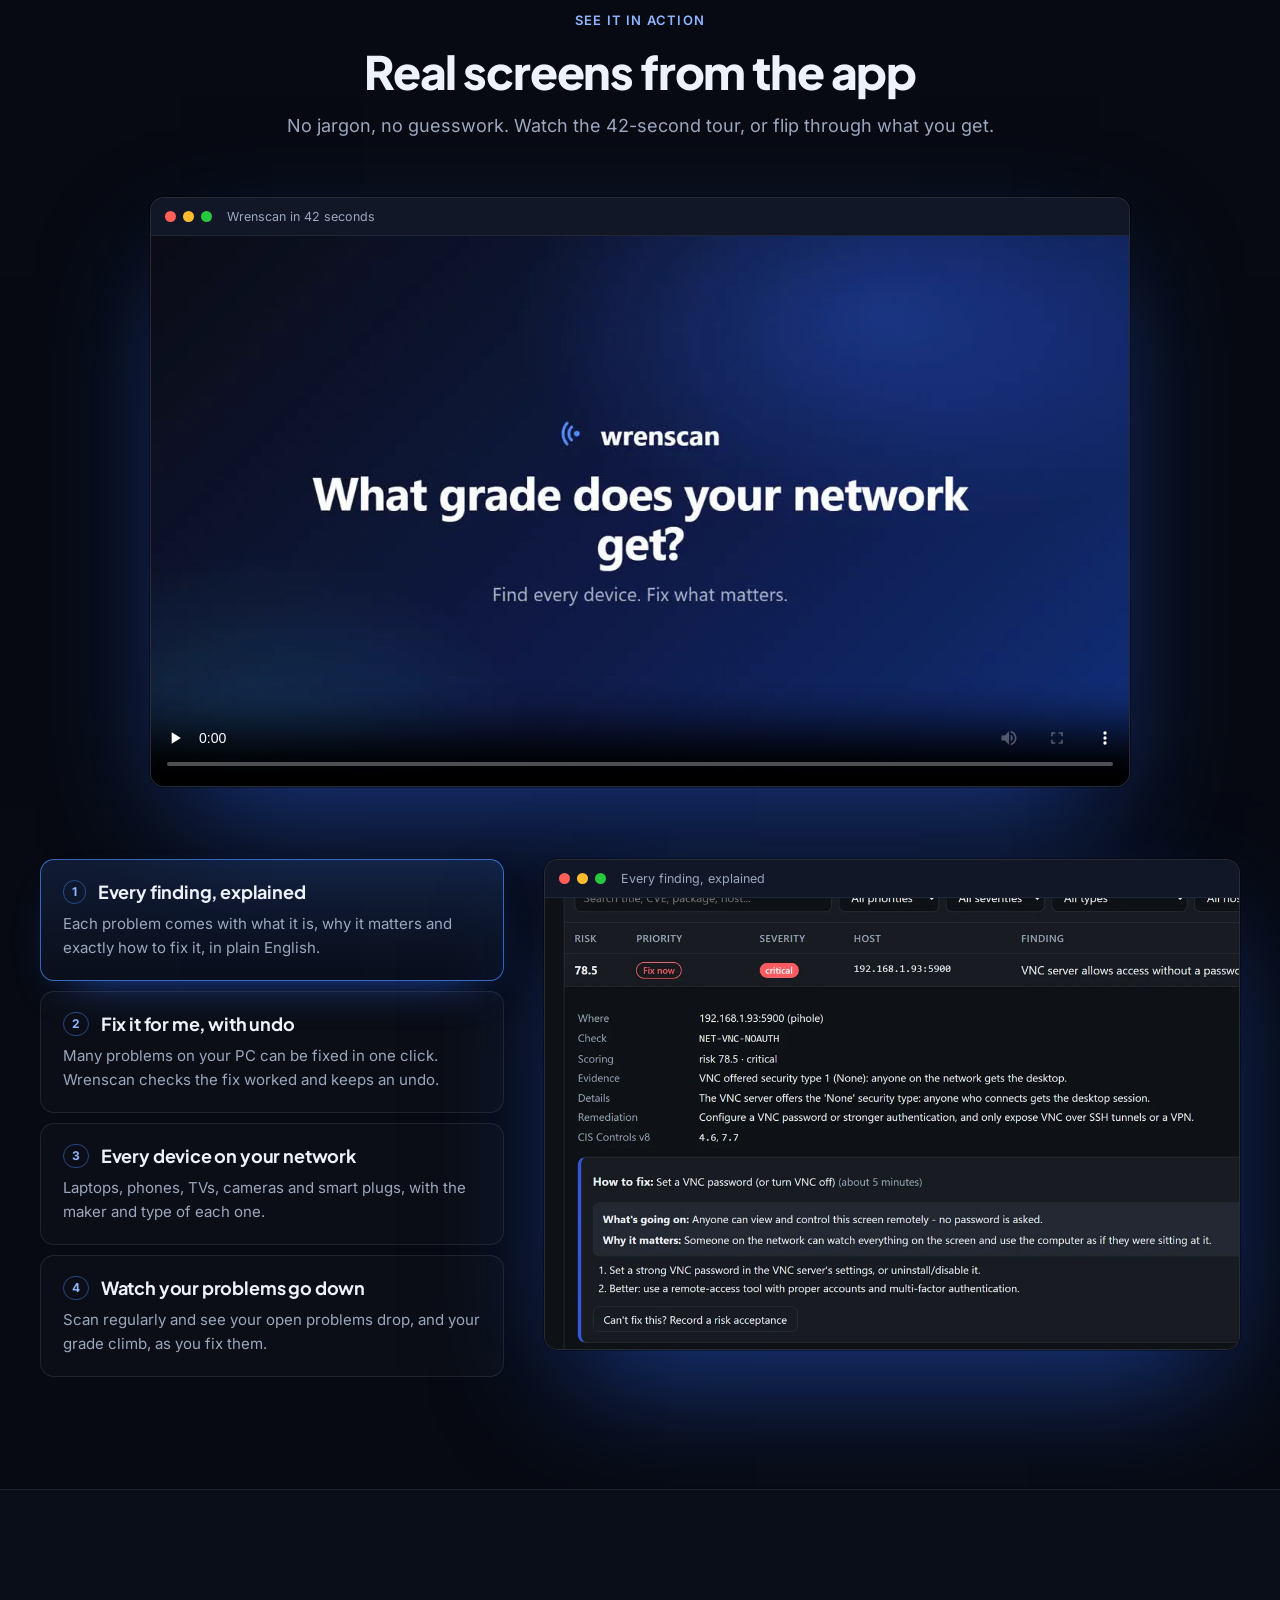
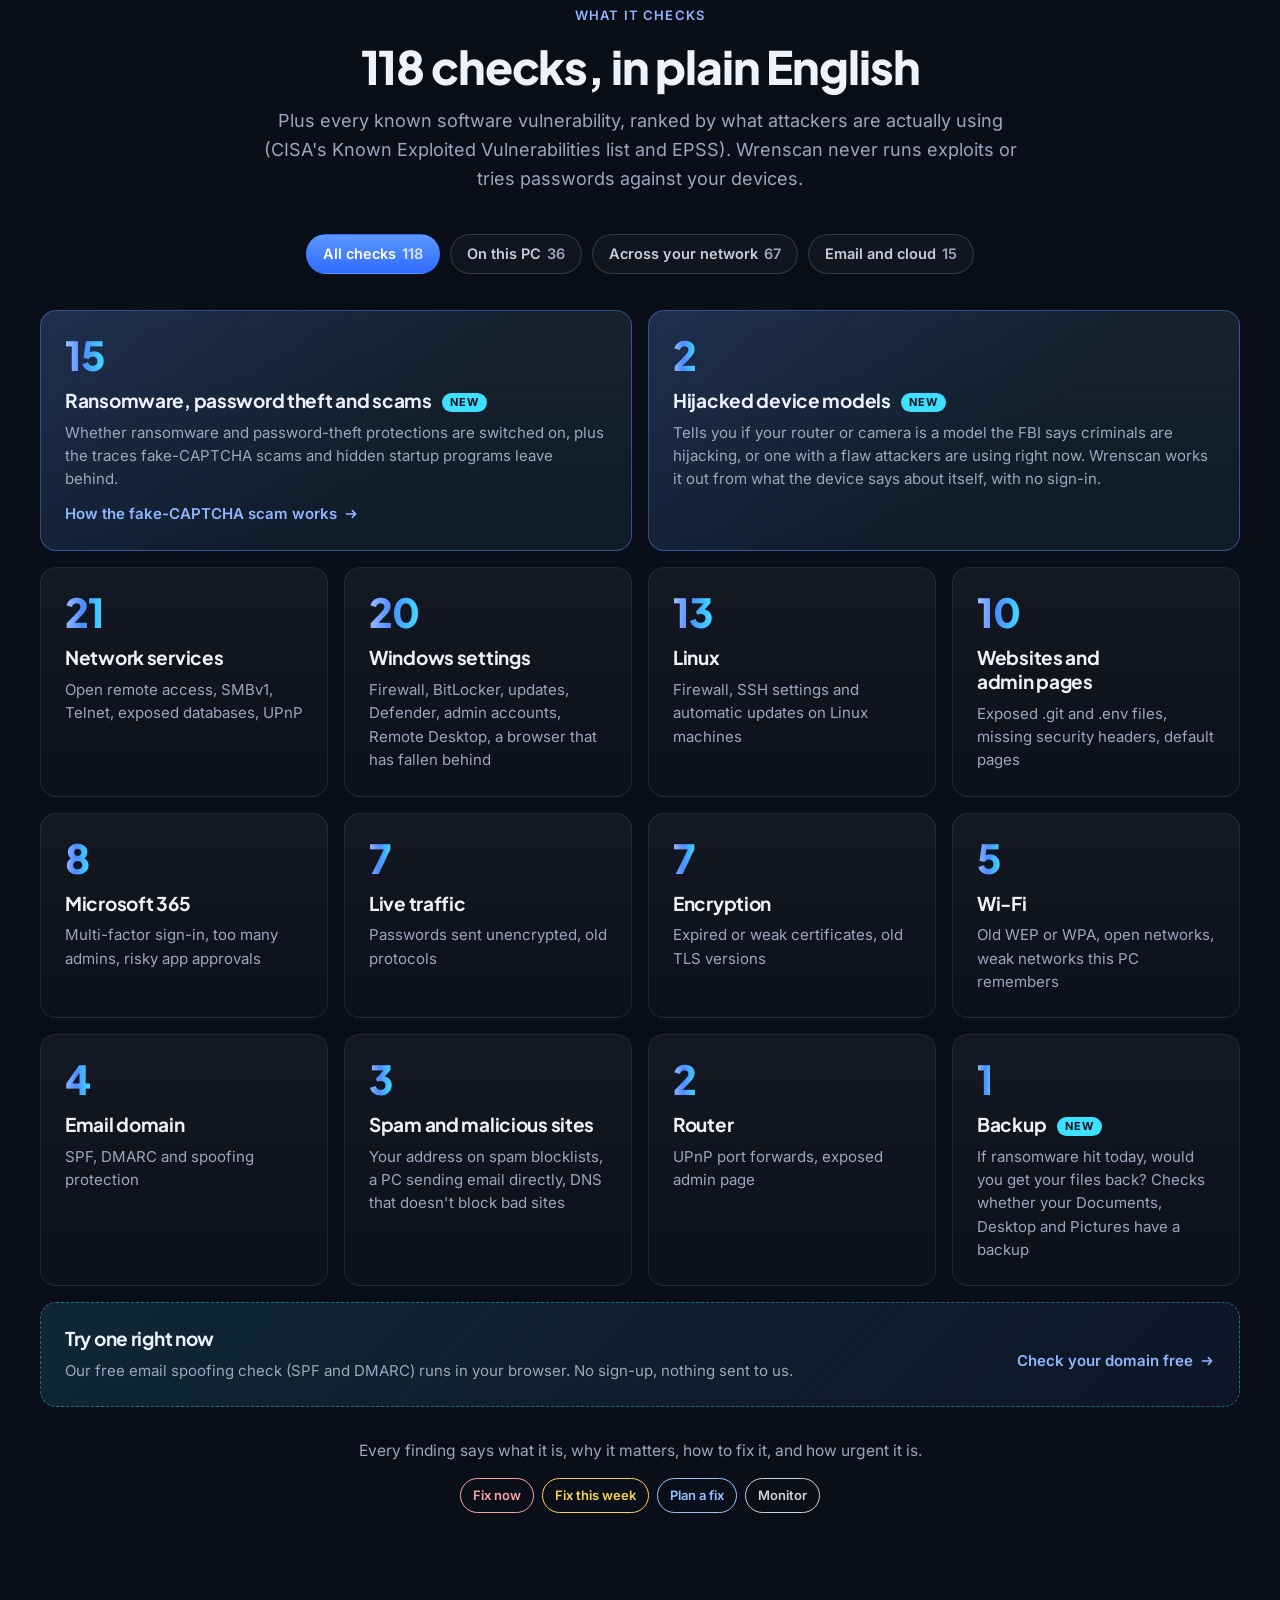
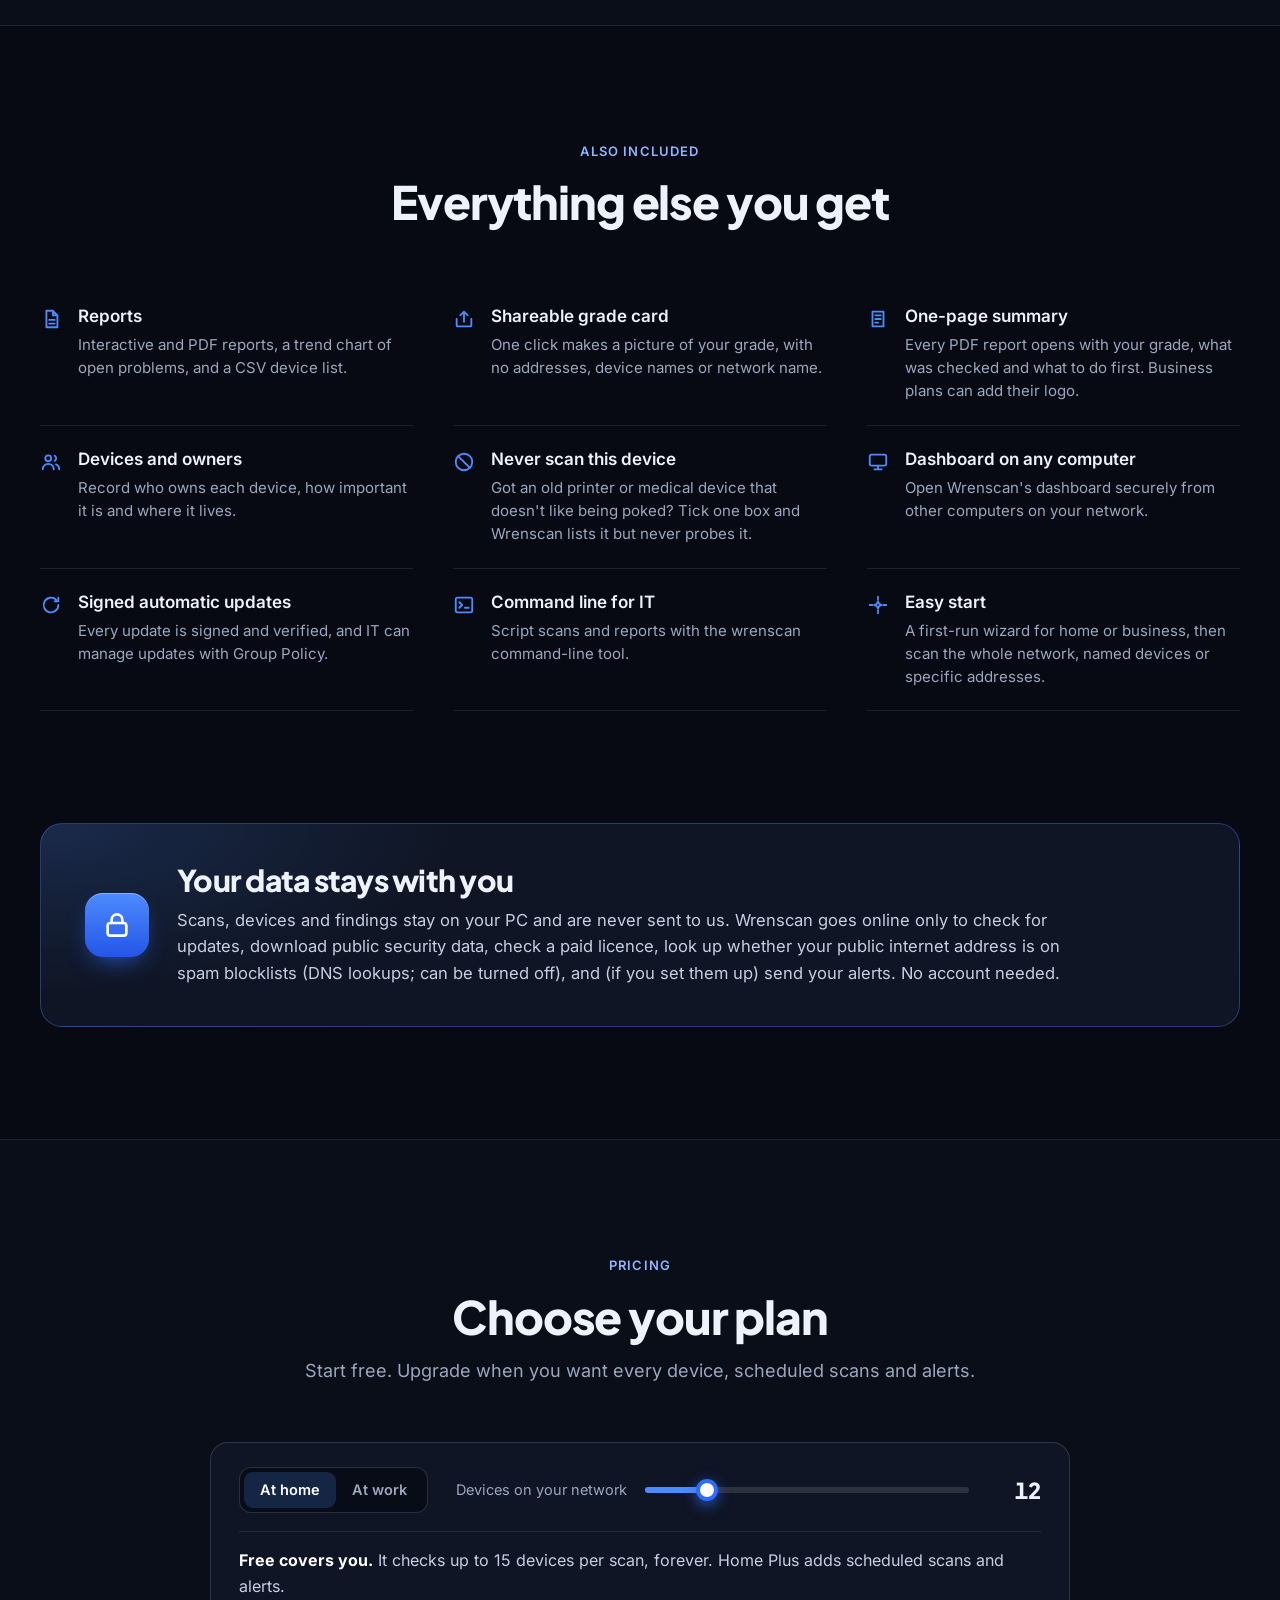
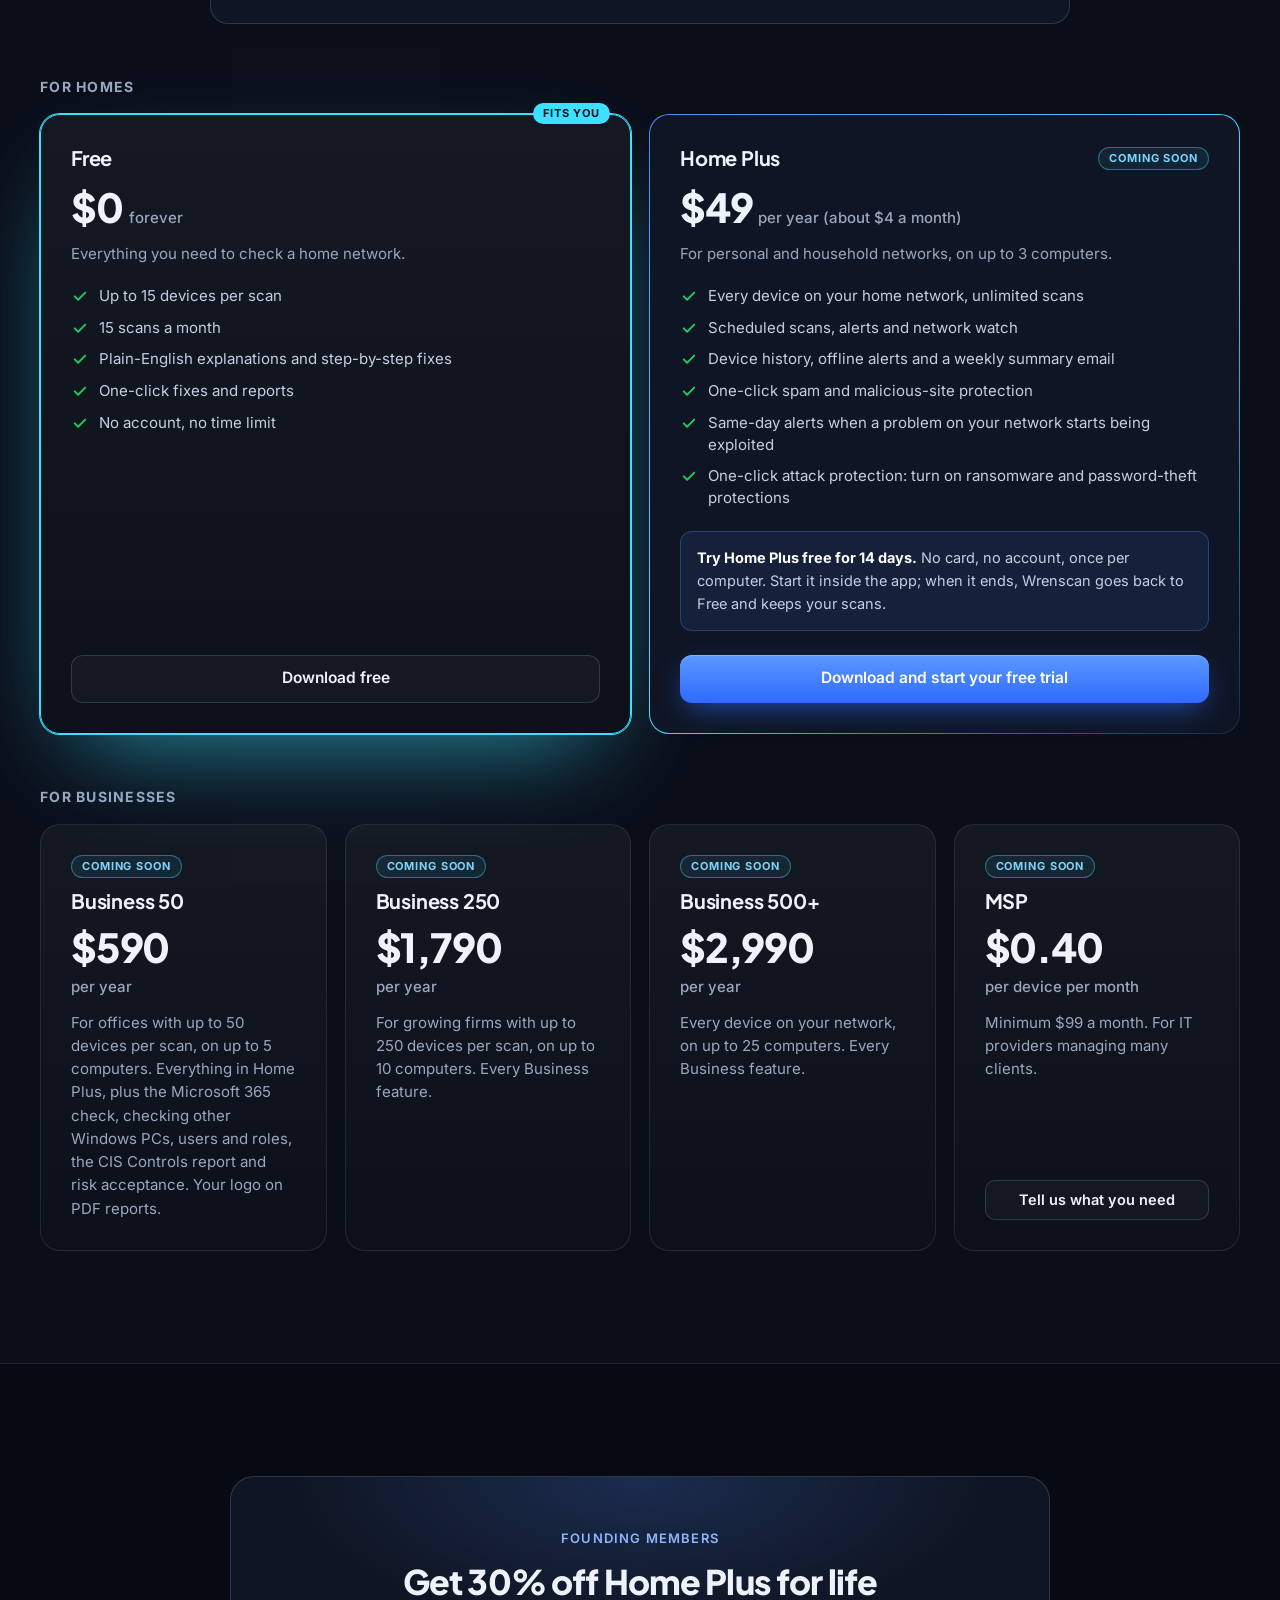
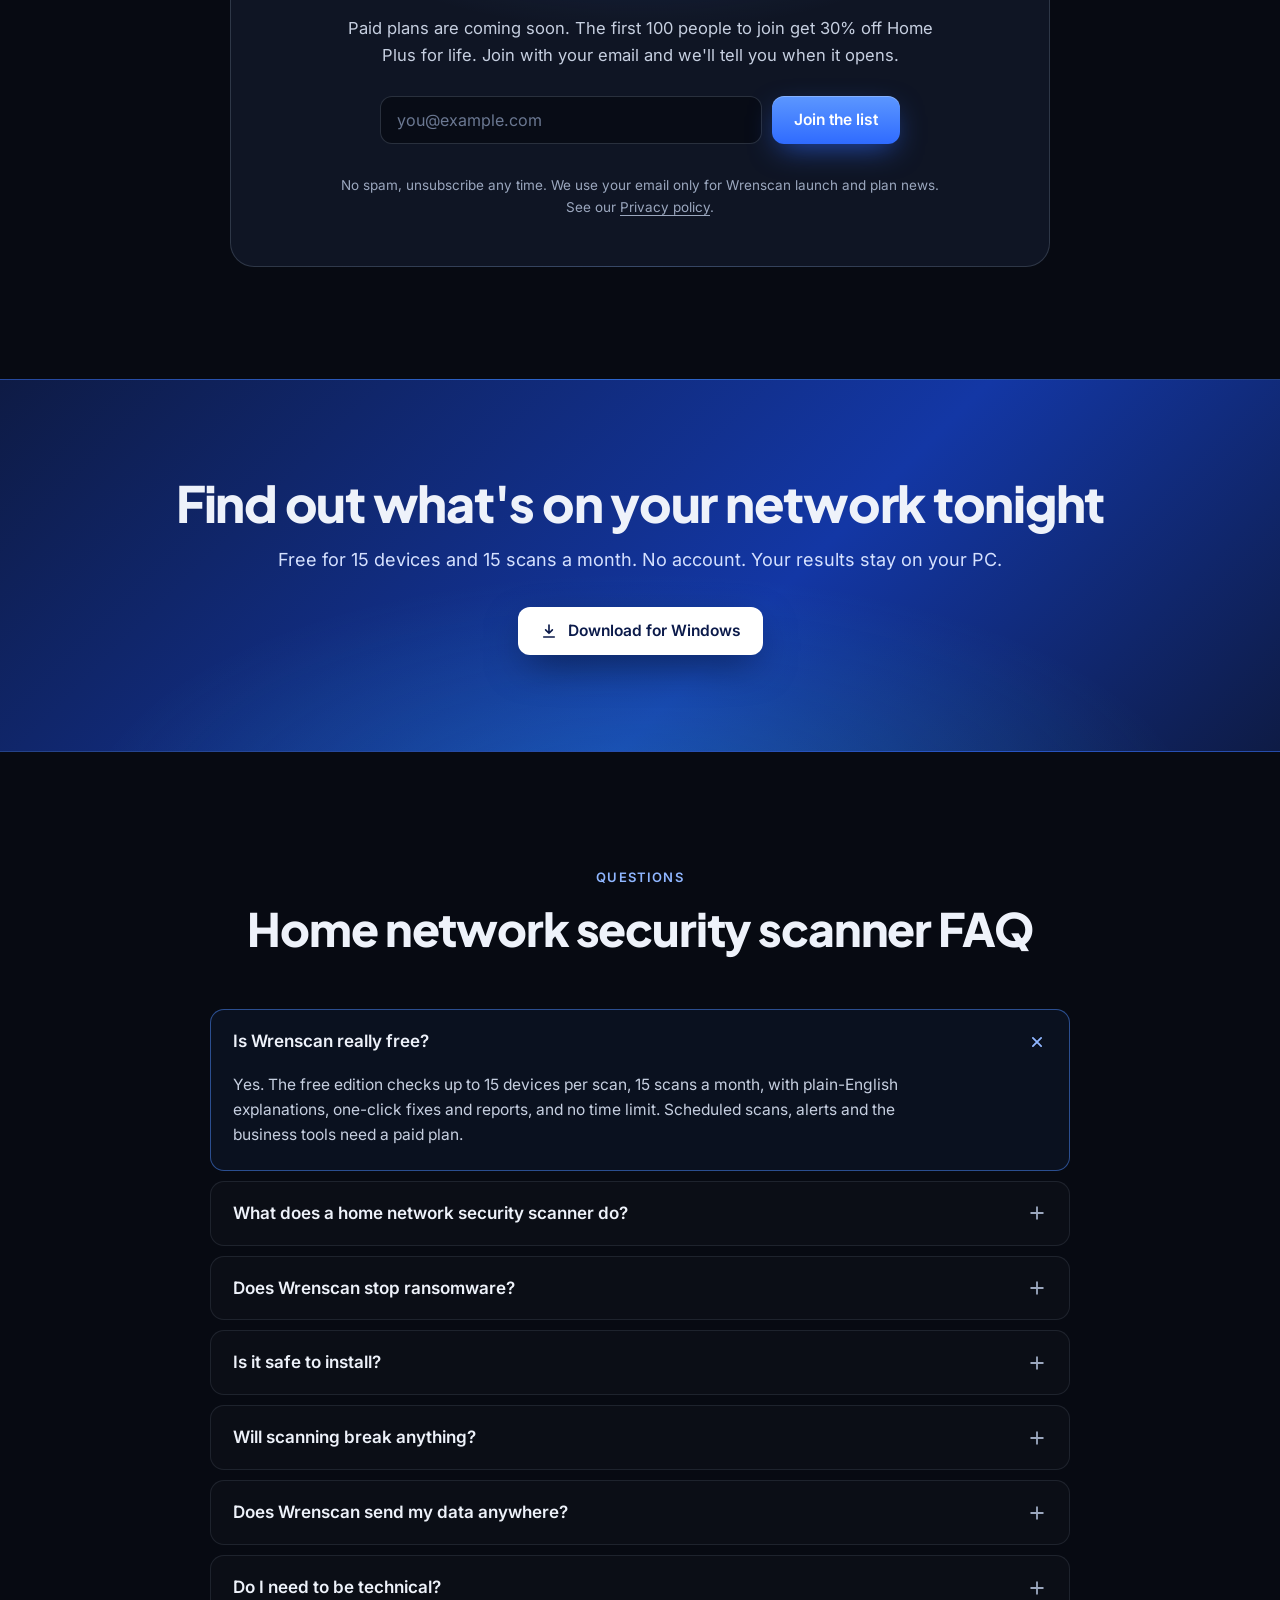
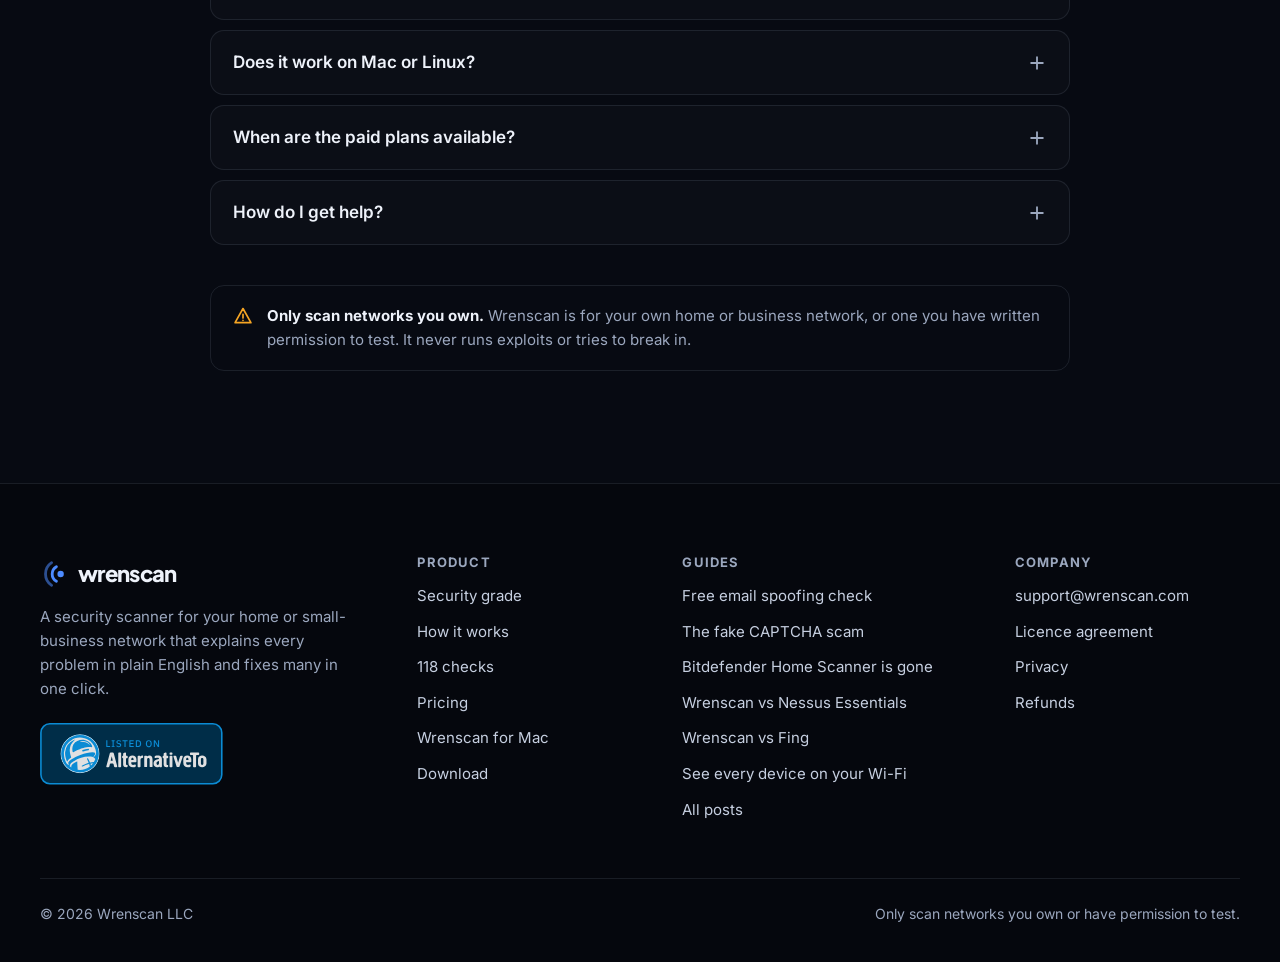
==== commit 04c72cdf: "Fonts served from this site instead of Google Fonts" ====
--- a/index.html
+++ b/index.html
@@ -17,9 +17,8 @@
 <meta name="twitter:card" content="summary_large_image">
 <meta name="google-site-verification" content="NHtf7_Xchs2q6kfM6JXQihhtO17kkVJVDk80CTowZdQ">
 <meta name="msvalidate.01" content="4A16E89AE0FC15107EBB53EFB575E0BF">
-<link rel="preconnect" href="https://fonts.googleapis.com">
-<link rel="preconnect" href="https://fonts.gstatic.com" crossorigin>
-<link href="https://fonts.googleapis.com/css2?family=Inter:wght@400;500;600;700&family=Plus+Jakarta+Sans:wght@700;800&display=swap" rel="stylesheet">
+<link rel="preload" href="/fonts/inter-latin.woff2" as="font" type="font/woff2" crossorigin>
+<link rel="preload" href="/fonts/plus-jakarta-sans-latin.woff2" as="font" type="font/woff2" crossorigin>
 <link rel="stylesheet" href="/assets/site.css">
 <script type="application/ld+json">{"@context": "https://schema.org", "@type": "SoftwareApplication", "name": "Wrenscan", "applicationCategory": "SecurityApplication", "operatingSystem": "Windows 10, Windows 11", "url": "https://www.wrenscan.com/", "downloadUrl": "https://downloads.wrenscan.com/download.html", "description": "A security scanner for your home or small-business network that explains every problem in plain English, ranks it by real-world danger, and fixes many of them in one click.", "offers": {"@type": "Offer", "price": "0", "priceCurrency": "USD", "description": "Free edition: up to 15 devices per scan and 15 scans a month"}, "publisher": {"@type": "Organization", "name": "Wrenscan LLC", "url": "https://www.wrenscan.com/", "email": "support@wrenscan.com"}}</script>
 <script type="application/ld+json">{"@context": "https://schema.org", "@type": "FAQPage", "mainEntity": [{"@type": "Question", "name": "Is Wrenscan really free?", "acceptedAnswer": {"@type": "Answer", "text": "Yes. The free edition checks up to 15 devices per scan, 15 scans a month, with plain-English explanations, one-click fixes and reports, and no time limit. Scheduled scans, alerts and the business tools need a paid plan."}}, {"@type": "Question", "name": "What does a home network security scanner do?", "acceptedAnswer": {"@type": "Answer", "text": "It finds every device connected to your network and checks each one for problems attackers use, such as open admin pages, old file sharing, weak encryption and outdated software with known vulnerabilities."}}, {"@type": "Question", "name": "Does Wrenscan stop ransomware?", "acceptedAnswer": {"@type": "Answer", "text": "No, and nothing that only scans can; Windows Defender does the blocking. Wrenscan checks whether the protections against ransomware and password theft are switched on, tells you which are off, and on Home Plus turns them on in one click with an undo. It also checks whether your files have a backup, and spots the traces some common scams leave behind, like a fake CAPTCHA that had you paste a command."}}, {"@type": "Question", "name": "Is it safe to install?", "acceptedAnswer": {"@type": "Answer", "text": "Yes. The installer and every program file are digitally signed, updates are signed and verified before they install, and the download page lists the file's SHA-256 so you can check it."}}, {"@type": "Question", "name": "Will scanning break anything?", "acceptedAnswer": {"@type": "Answer", "text": "Wrenscan only looks: it never runs exploits, tries passwords or sends anything to printers. If you have fragile equipment, tick \"Never scan this device\" and Wrenscan will list it but leave it alone."}}, {"@type": "Question", "name": "Does Wrenscan send my data anywhere?", "acceptedAnswer": {"@type": "Answer", "text": "No. Scans, devices and findings stay on your PC and are never sent to us. Wrenscan goes online only to check for updates, download public security data, check a paid licence, look up whether your public internet address is on spam blocklists (DNS lookups; can be turned off), and (if you set them up) send your alerts."}}, {"@type": "Question", "name": "Do I need to be technical?", "acceptedAnswer": {"@type": "Answer", "text": "No. Every finding is explained in plain English with step-by-step fixes, and many problems on your PC can be fixed with one click and undone later."}}, {"@type": "Question", "name": "Does it work on Mac or Linux?", "acceptedAnswer": {"@type": "Answer", "text": "Wrenscan runs on Windows 10 and 11 today, and it scans Macs, phones, printers and every other device on your network. A free Mac beta is coming soon: join the Mac list."}}, {"@type": "Question", "name": "When are the paid plans available?", "acceptedAnswer": {"@type": "Answer", "text": "Home Plus and the business plans are coming soon. Join the founding members list or email support@wrenscan.com to hear when they launch."}}, {"@type": "Question", "name": "How do I get help?", "acceptedAnswer": {"@type": "Answer", "text": "Email support@wrenscan.com and we'll get back to you. Include what you were doing and any error message you saw."}}]}</script>
--- a/assets/site.css
+++ b/assets/site.css
@@ -1,3 +1,6 @@
+/* Fonts are served from our own site (fonts/), not from Google. Licence: SIL Open Font License, see fonts/OFL-*.txt */
+@font-face{font-family:'Inter';font-style:normal;font-weight:400 700;font-display:swap;src:url(../fonts/inter-latin.woff2) format('woff2');unicode-range:U+0000-00FF, U+0131, U+0152-0153, U+02BB-02BC, U+02C6, U+02DA, U+02DC, U+0304, U+0308, U+0329, U+2000-206F, U+20AC, U+2122, U+2191, U+2193, U+2212, U+2215, U+FEFF, U+FFFD}
+@font-face{font-family:'Plus Jakarta Sans';font-style:normal;font-weight:700 800;font-display:swap;src:url(../fonts/plus-jakarta-sans-latin.woff2) format('woff2');unicode-range:U+0000-00FF, U+0131, U+0152-0153, U+02BB-02BC, U+02C6, U+02DA, U+02DC, U+0304, U+0308, U+0329, U+2000-206F, U+20AC, U+2122, U+2191, U+2193, U+2212, U+2215, U+FEFF, U+FFFD}
 :root{
   --bg:#070A12; --bg2:#0A0E19; --panel:#0F1524; --line:rgba(148,163,184,.14); --line2:rgba(148,163,184,.24);
   --text:#EEF2FA; --muted:#9BA7BE; --soft:#C6CFE0; --brand:#4D8BFF; --brand2:#2F6BFF; --cyan:#3EE0FF; --green:#22C55E; --amber:#F5A524; --red:#F87171;
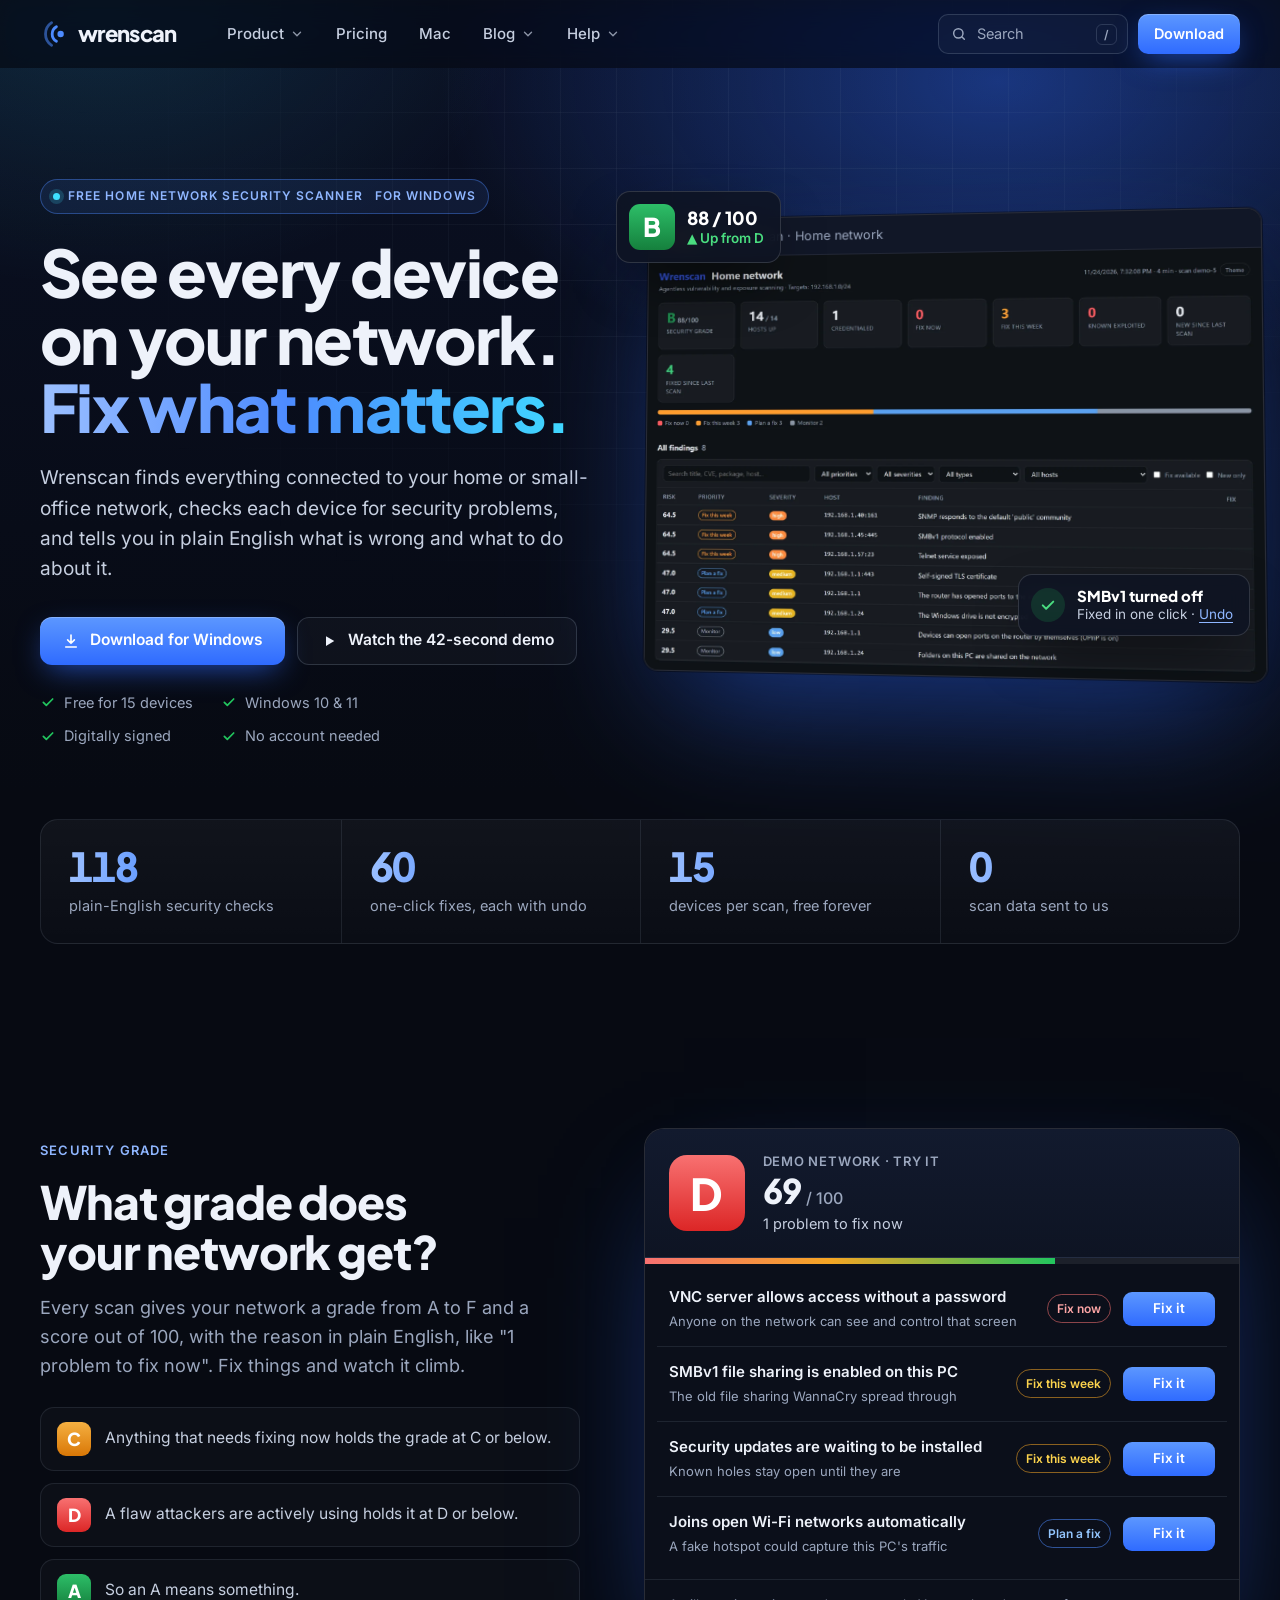
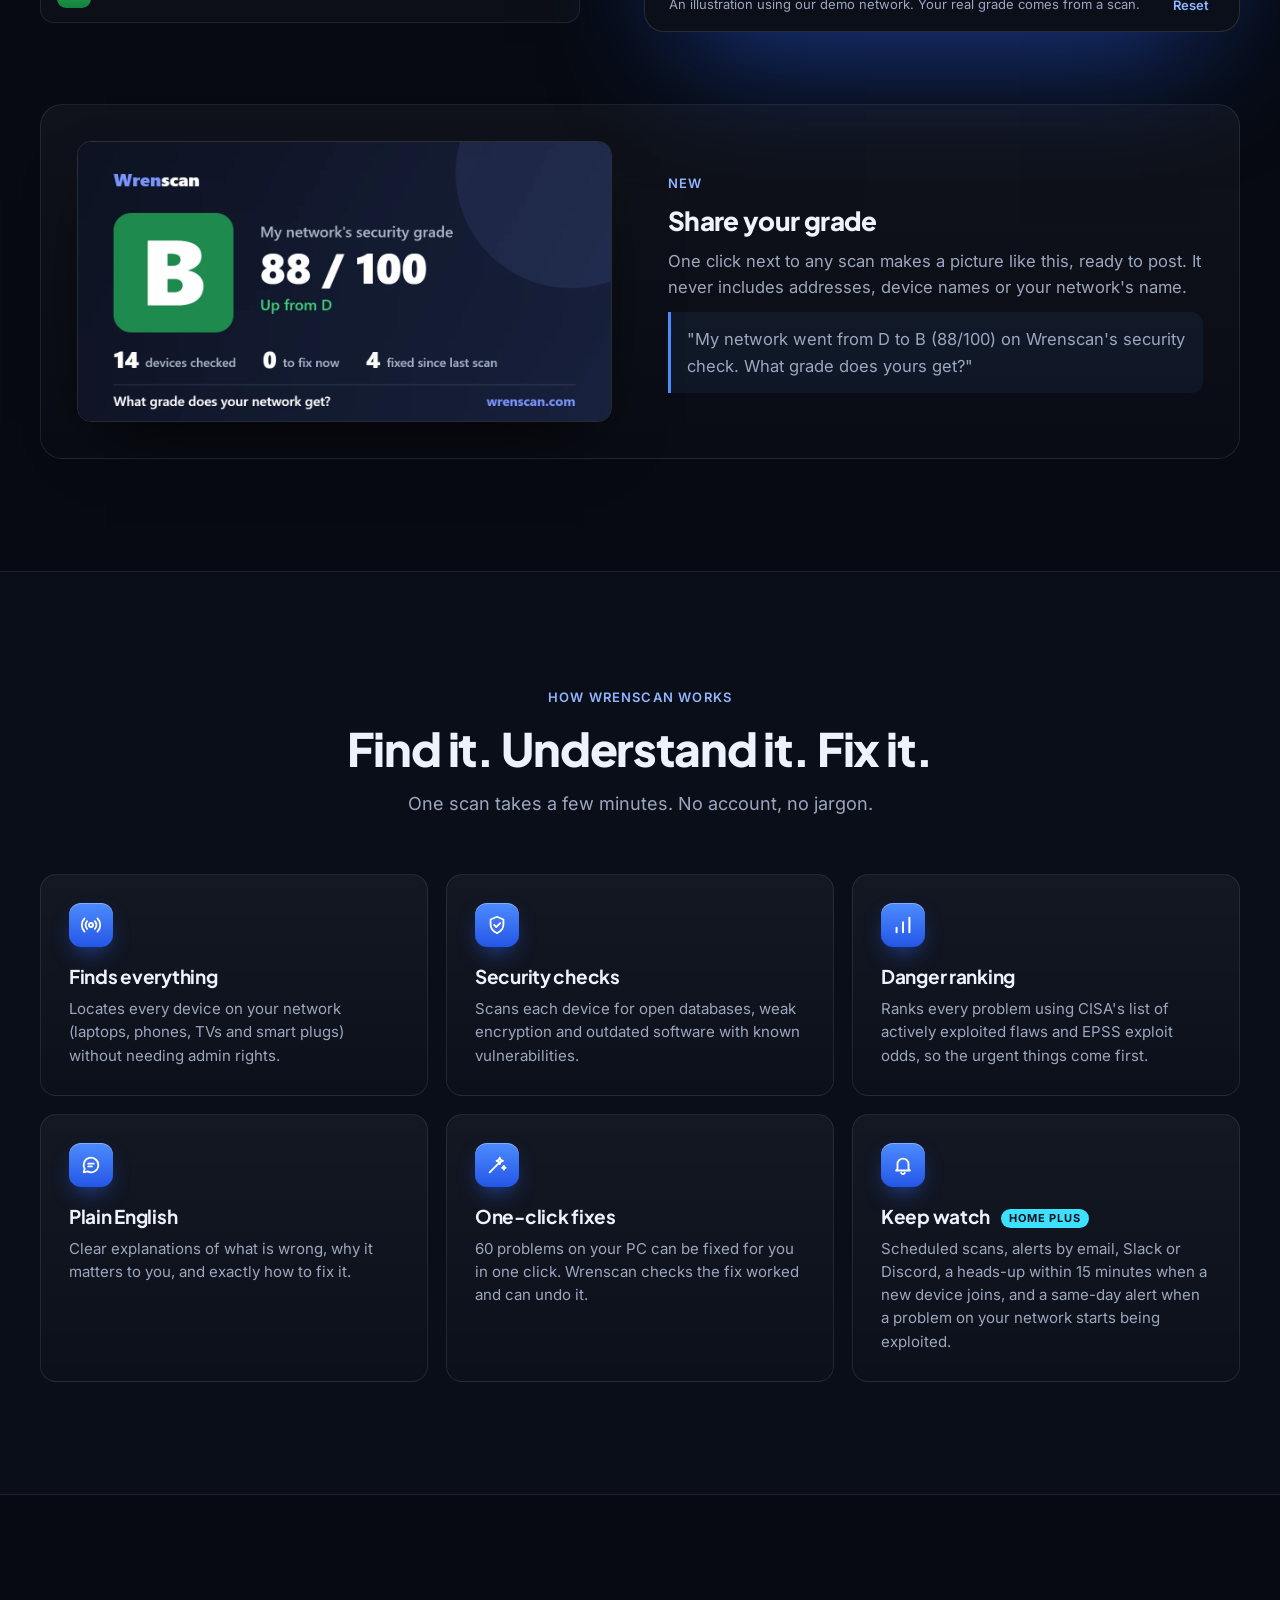
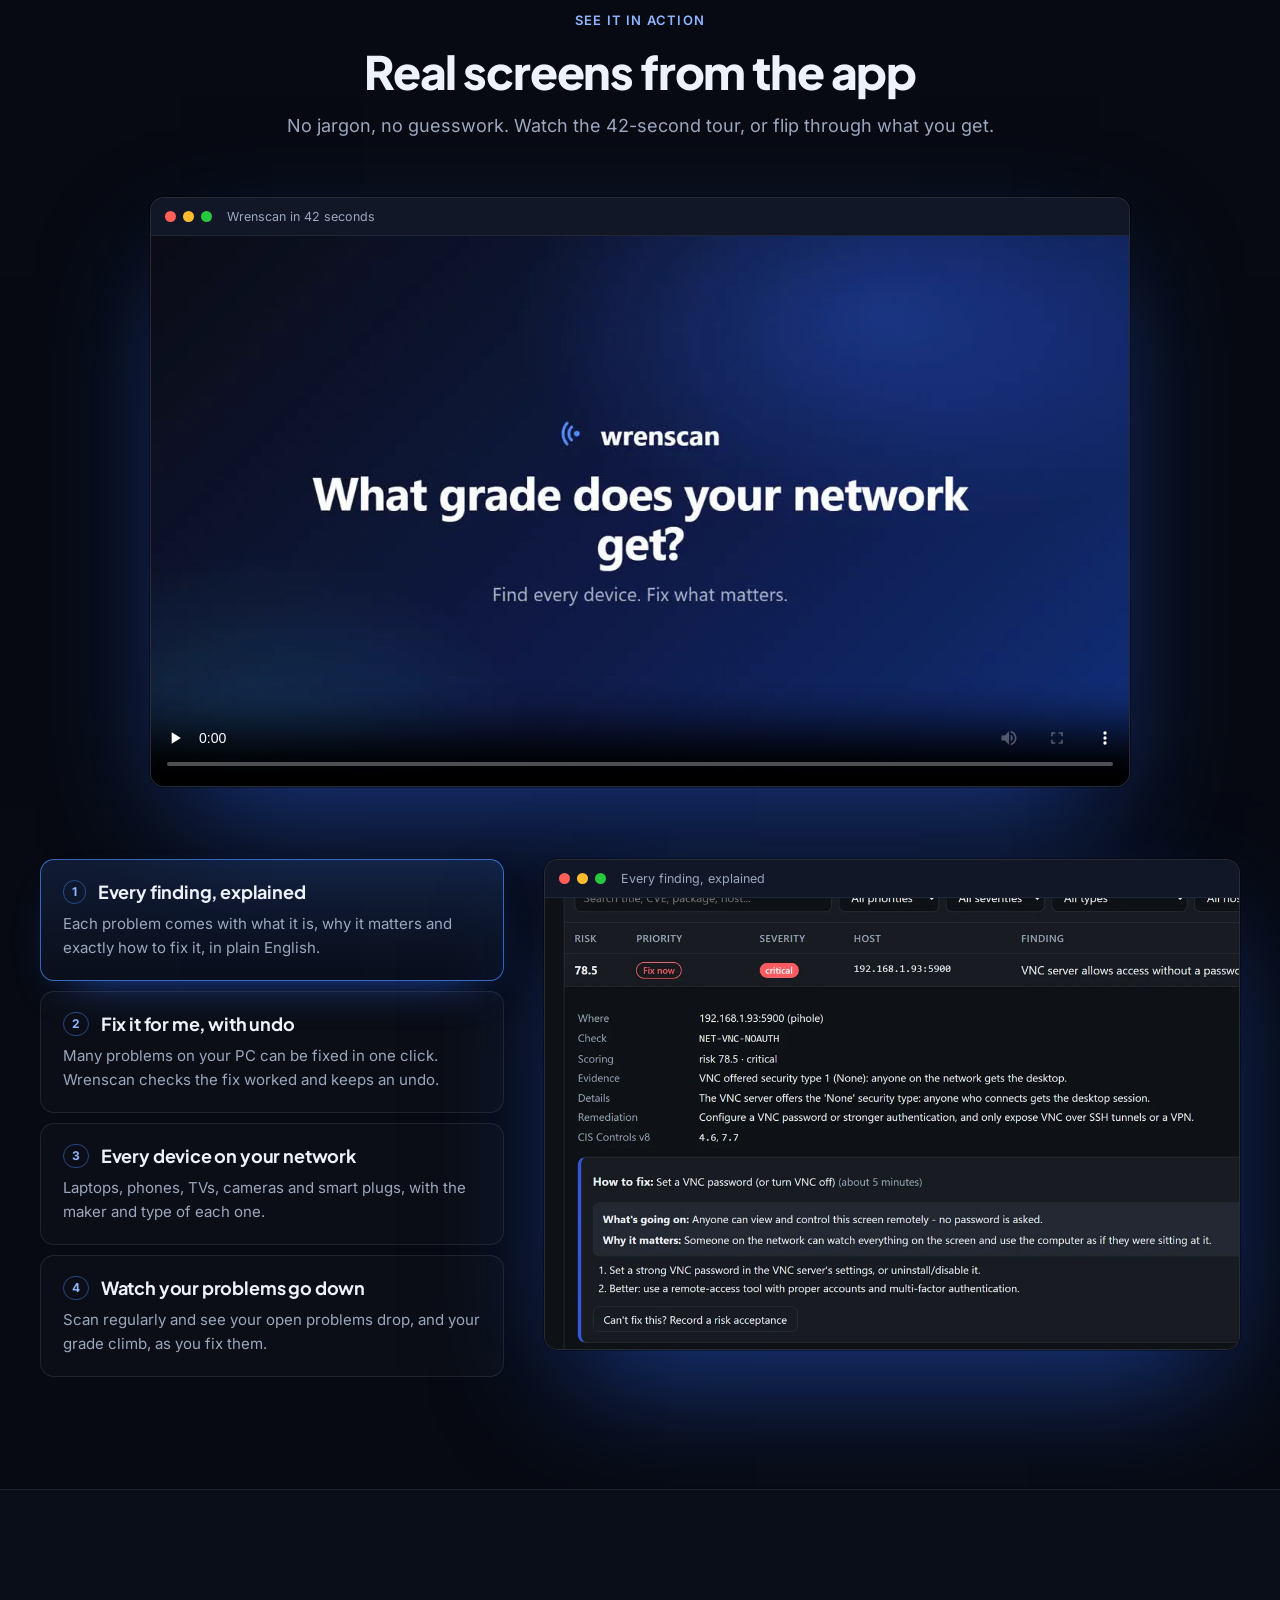
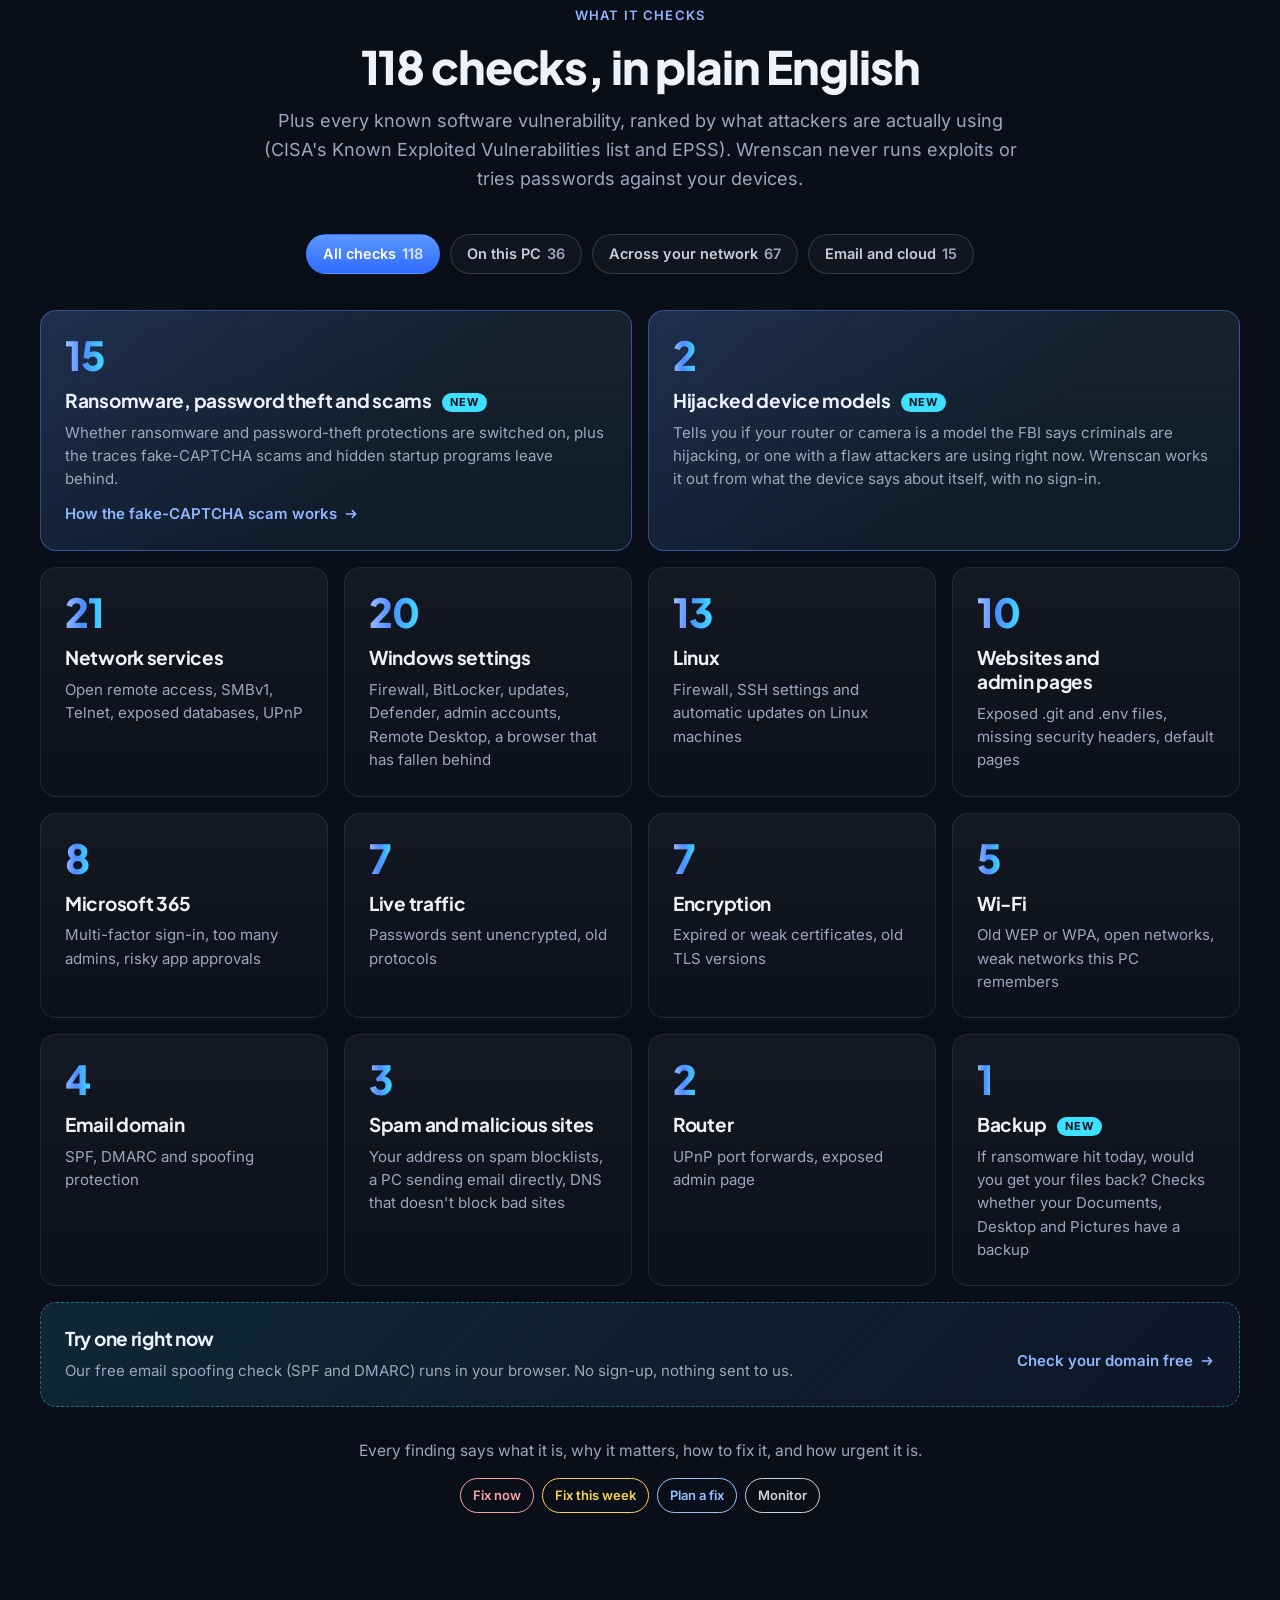
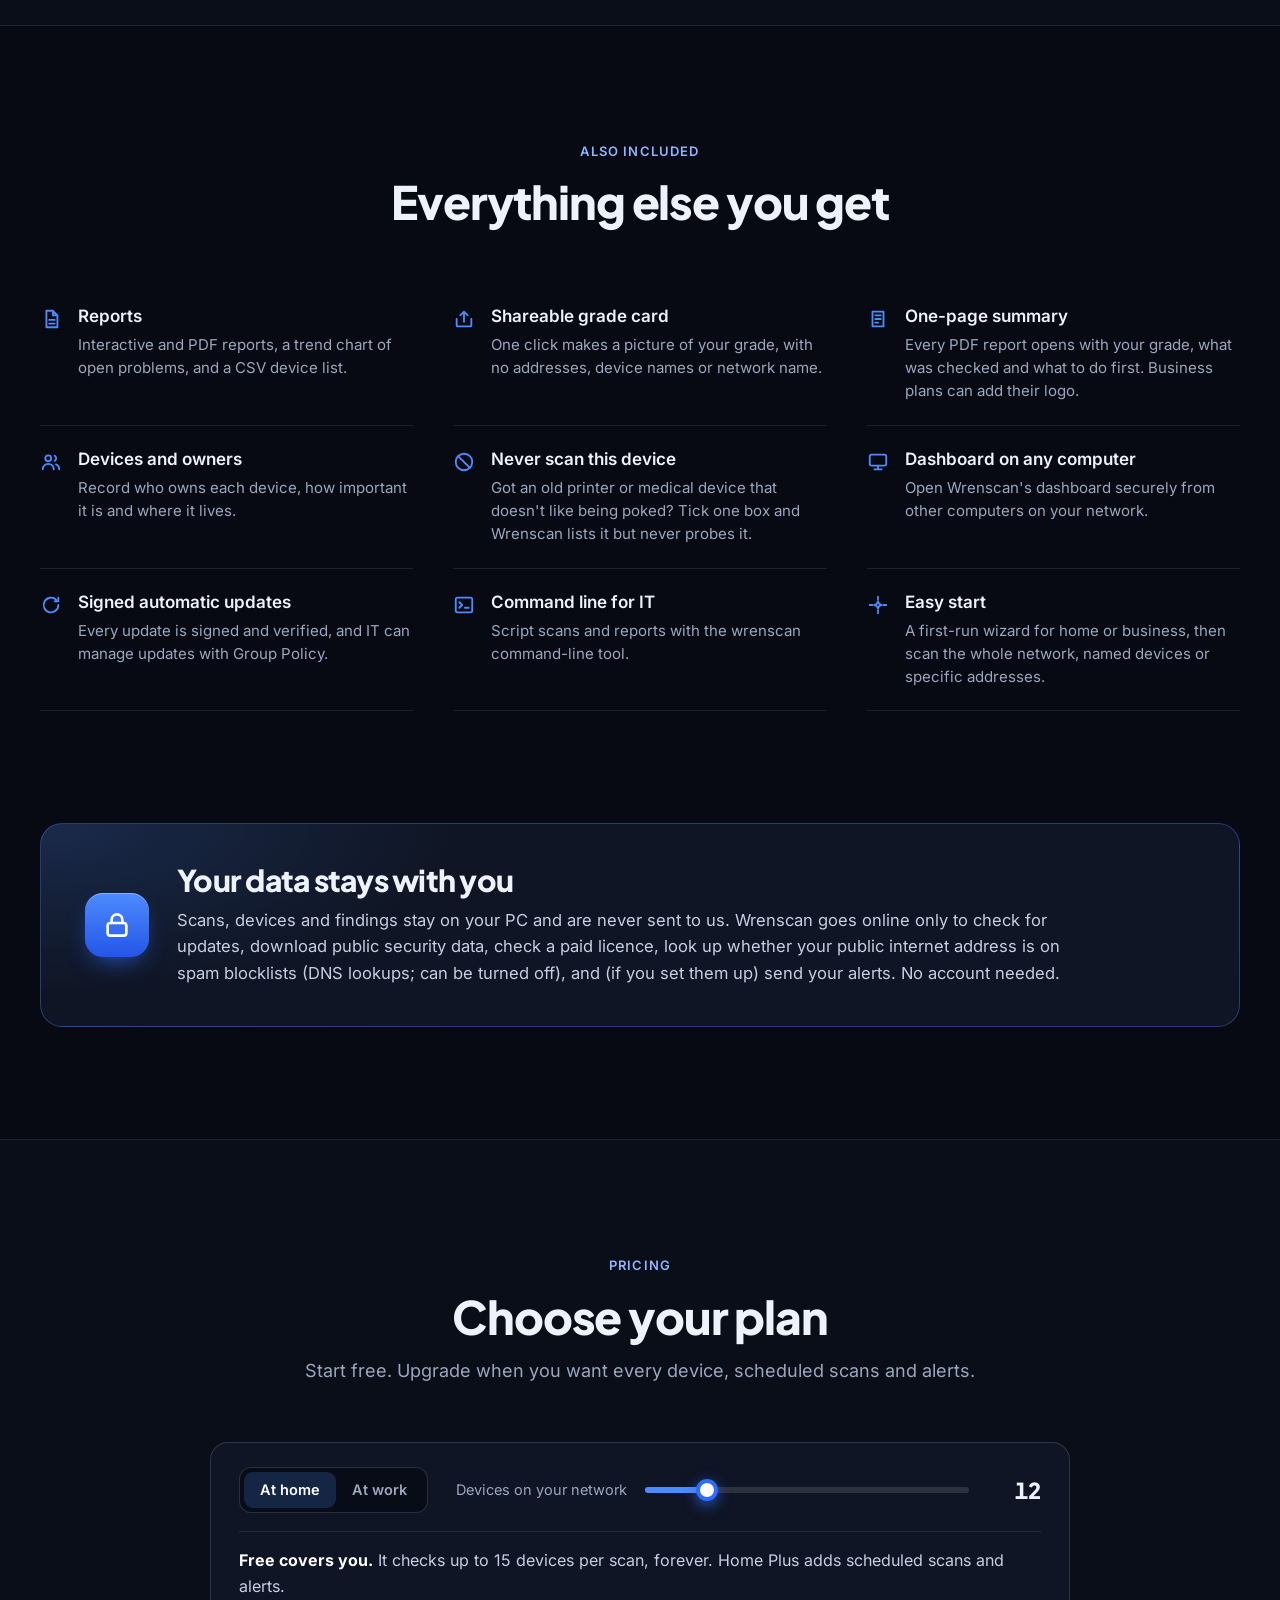
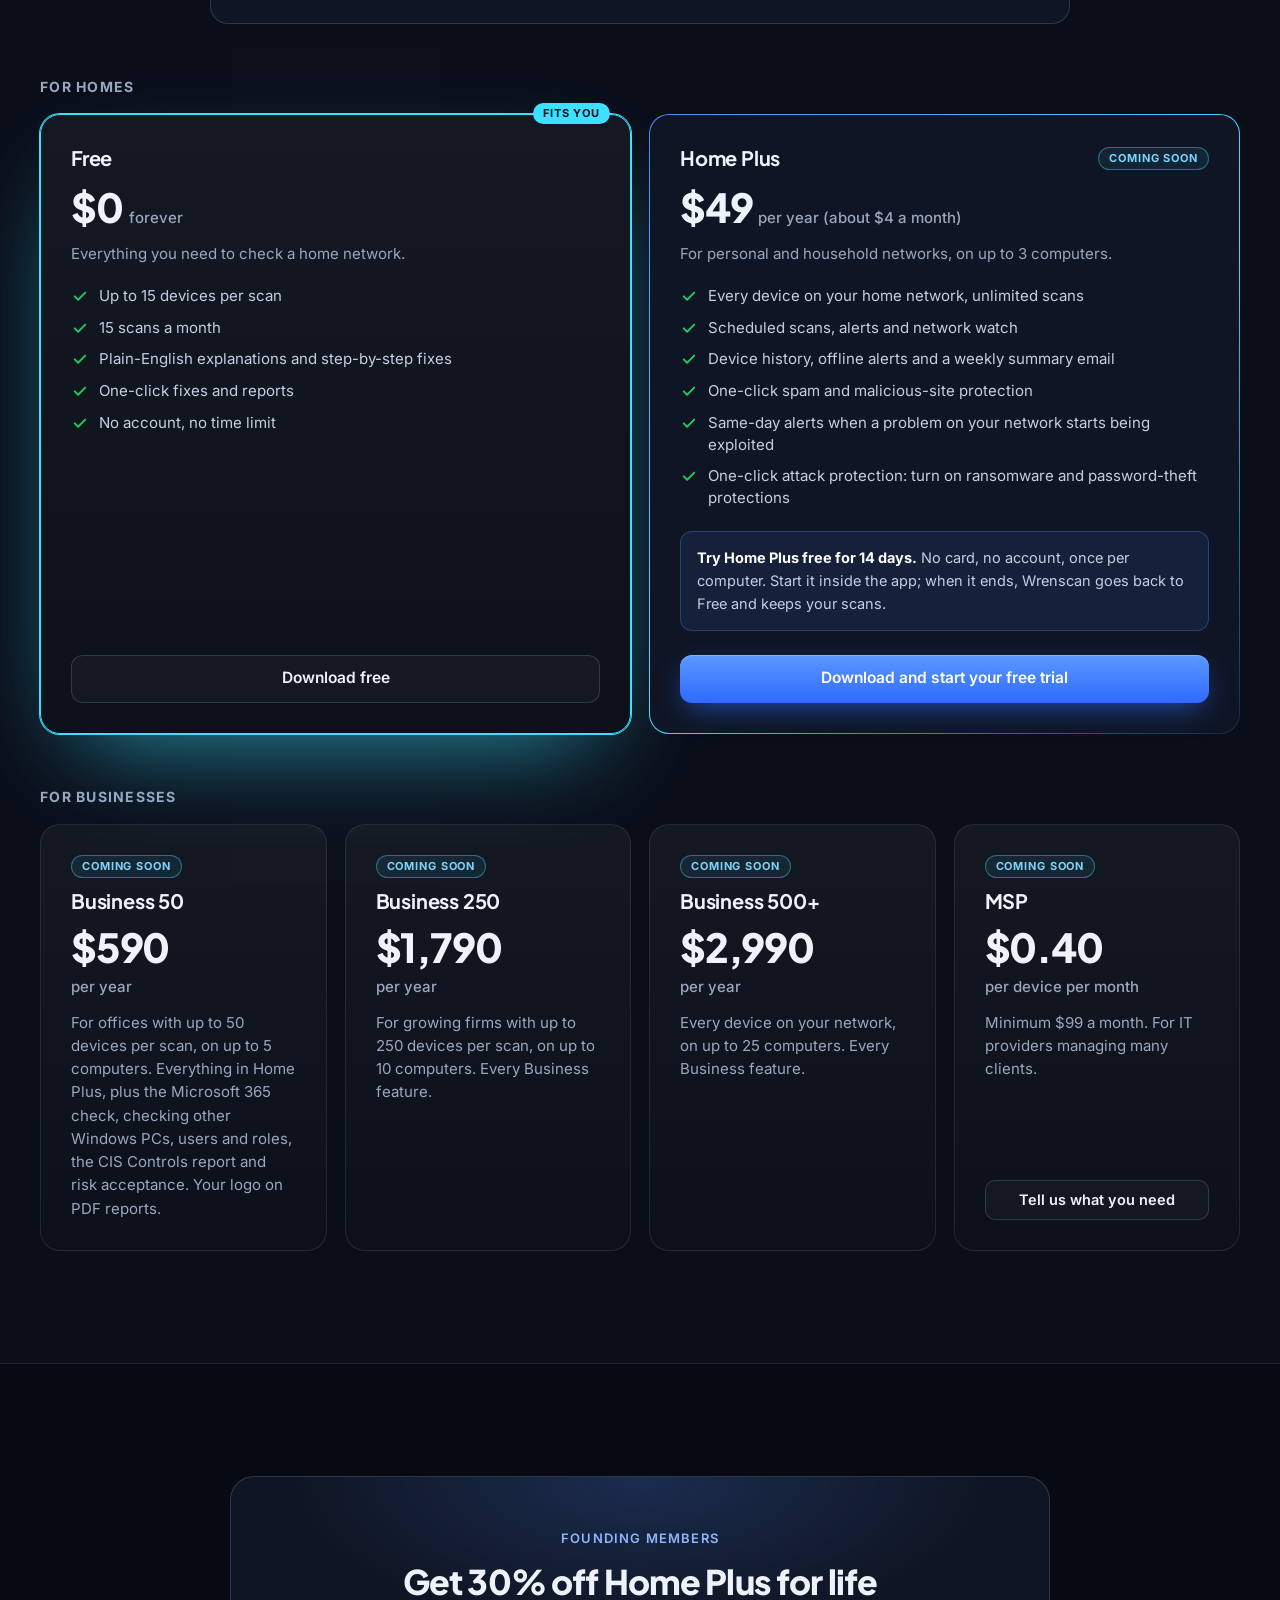
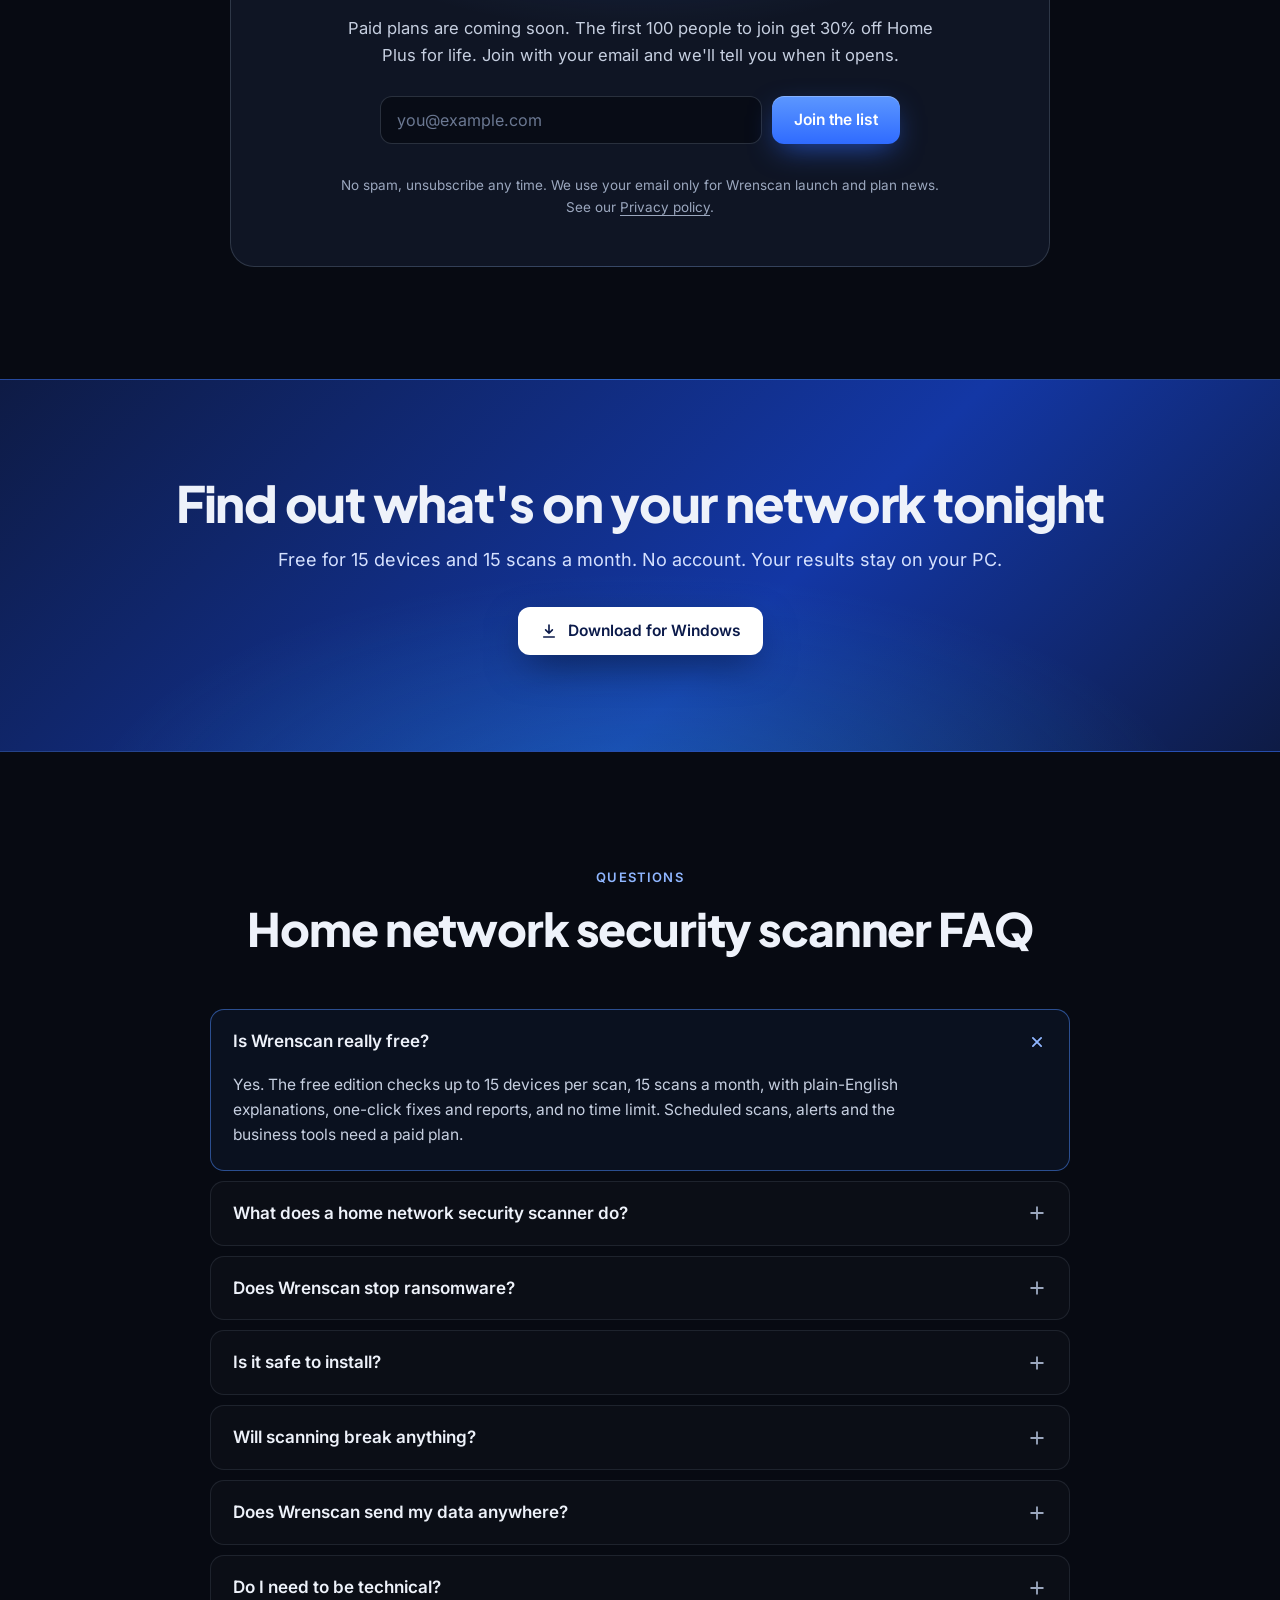
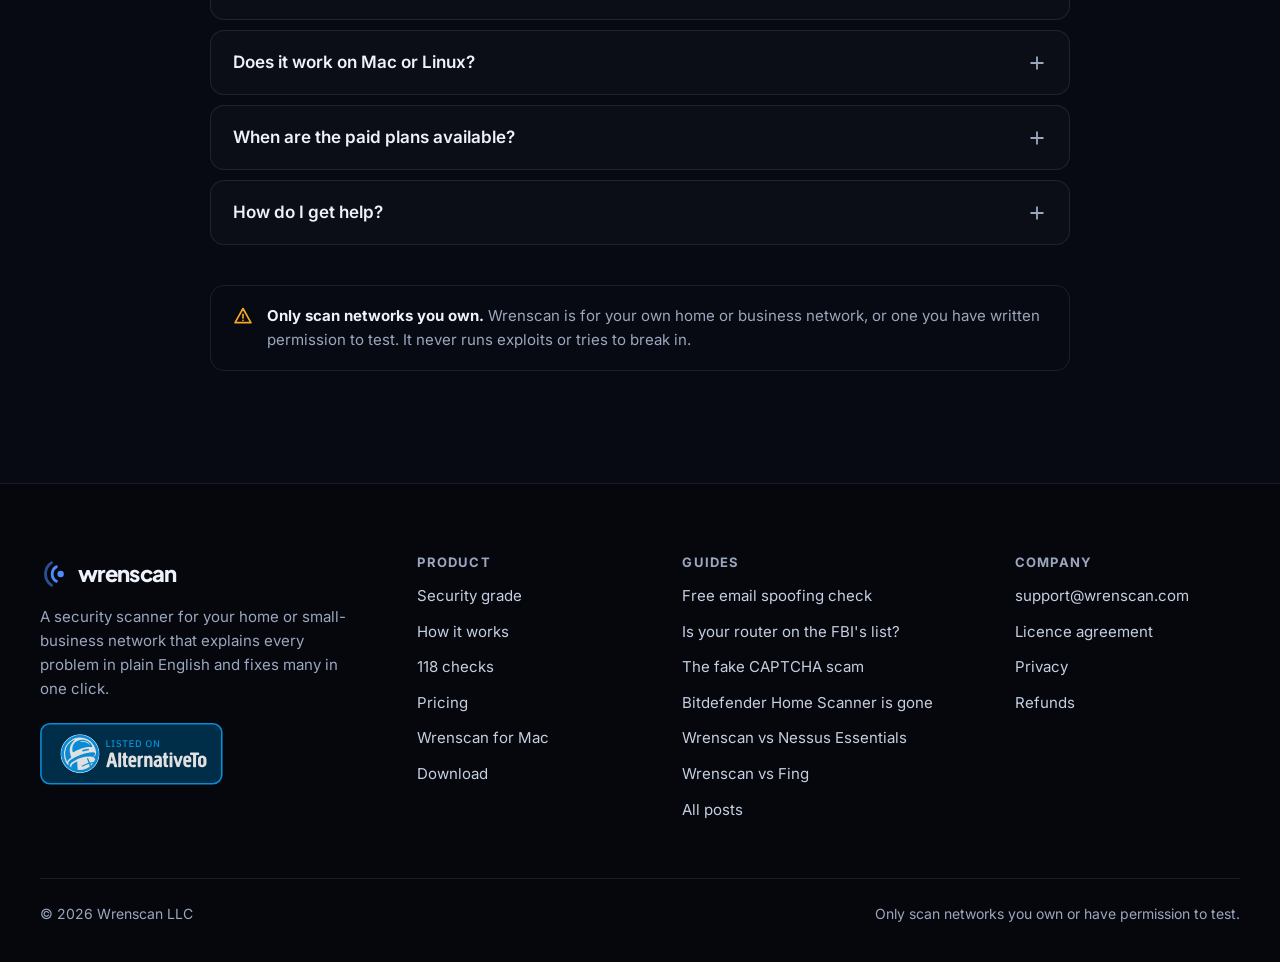
==== commit 4c06aec6: "New guide: Is your router on the FBI's list?" ====
--- a/index.html
+++ b/index.html
@@ -43,10 +43,10 @@
       <li><a href="/mac/">Mac</a></li>
       <li><button type="button" aria-haspopup="true">Blog <svg class="chev" viewBox="0 0 24 24" fill="none" stroke="currentColor" stroke-width="2.4" stroke-linecap="round" stroke-linejoin="round"><path d="m6 9 6 6 6-6"/></svg></button>
         <ul class="drop">
+          <li><a href="/post/is-my-router-on-the-fbi-list/"><b>Is your router on the FBI&#x27;s list?</b><span>Guide</span></a></li>
           <li><a href="/post/fake-captcha-paste-command-scam/"><b>The fake CAPTCHA scam</b><span>Guide</span></a></li>
           <li><a href="/post/bitdefender-home-scanner-alternative/"><b>Bitdefender Home Scanner is gone</b><span>Compare</span></a></li>
           <li><a href="/post/wrenscan-vs-nessus-essentials/"><b>Wrenscan vs Nessus Essentials</b><span>Compare</span></a></li>
-          <li><a href="/post/wrenscan-vs-fing/"><b>Wrenscan vs Fing</b><span>Compare</span></a></li>
           <li><a href="/blog/"><b>All posts</b><span>Plain-English security guides</span></a></li>
         </ul>
       </li>
@@ -333,7 +333,7 @@
     <div class="fgrid">
       <div><a class="logo" href="/"><svg viewBox="0 0 32 32" fill="none" aria-hidden="true"><circle cx="22" cy="16" r="3.4" fill="#4D8BFF"/><path d="M17.5 8.2a9 9 0 0 0 0 15.6" stroke="#4D8BFF" stroke-width="3" stroke-linecap="round"/><path d="M12.4 3.9a14.5 14.5 0 0 0 0 24.2" stroke="#4D8BFF" stroke-width="3" stroke-linecap="round" opacity=".55"/></svg>wrenscan</a><p class="blurb">A security scanner for your home or small-business network that explains every problem in plain English and fixes many in one click.</p><a class="altto" href="https://alternativeto.net/software/wrenscan/about/?utm_source=badge&amp;utm_medium=referral" target="_blank" rel="noopener"><img src="/img/alternativeto-badge.svg" alt="Wrenscan is listed on AlternativeTo" width="183" height="62" loading="lazy"></a></div>
       <div><h4>Product</h4><ul><li><a href="/#grade">Security grade</a></li><li><a href="/#how">How it works</a></li><li><a href="/#checks">118 checks</a></li><li><a href="/#pricing">Pricing</a></li><li><a href="/mac/">Wrenscan for Mac</a></li><li><a href="https://downloads.wrenscan.com/download.html">Download</a></li></ul></div>
-      <div><h4>Guides</h4><ul><li><a href="https://downloads.wrenscan.com/email-check.html">Free email spoofing check</a></li><li><a href="/post/fake-captcha-paste-command-scam/">The fake CAPTCHA scam</a></li><li><a href="/post/bitdefender-home-scanner-alternative/">Bitdefender Home Scanner is gone</a></li><li><a href="/post/wrenscan-vs-nessus-essentials/">Wrenscan vs Nessus Essentials</a></li><li><a href="/post/wrenscan-vs-fing/">Wrenscan vs Fing</a></li><li><a href="/post/see-every-device-on-your-wifi/">See every device on your Wi-Fi</a></li><li><a href="/blog/">All posts</a></li></ul></div>
+      <div><h4>Guides</h4><ul><li><a href="https://downloads.wrenscan.com/email-check.html">Free email spoofing check</a></li><li><a href="/post/is-my-router-on-the-fbi-list/">Is your router on the FBI&#x27;s list?</a></li><li><a href="/post/fake-captcha-paste-command-scam/">The fake CAPTCHA scam</a></li><li><a href="/post/bitdefender-home-scanner-alternative/">Bitdefender Home Scanner is gone</a></li><li><a href="/post/wrenscan-vs-nessus-essentials/">Wrenscan vs Nessus Essentials</a></li><li><a href="/post/wrenscan-vs-fing/">Wrenscan vs Fing</a></li><li><a href="/blog/">All posts</a></li></ul></div>
       <div><h4>Company</h4><ul><li><a href="mailto:support@wrenscan.com">support@wrenscan.com</a></li><li><a href="https://downloads.wrenscan.com/eula.html">Licence agreement</a></li><li><a href="https://downloads.wrenscan.com/privacy.html">Privacy</a></li><li><a href="https://downloads.wrenscan.com/refund-policy.html">Refunds</a></li></ul></div>
     </div>
     <div class="legal"><span>&copy; 2026 Wrenscan LLC</span><span>Only scan networks you own or have permission to test.</span></div>
@@ -347,5 +347,6 @@
   </div>
 </div>
 <script src="/assets/site.js" defer></script>
+<script type='module' src='https://static.cloudflareinsights.com/beacon.min.js' data-cf-beacon='{"token": "1a9c2e21548d4f2fa8f3752619f458ed"}'></script>
 </body>
 </html>
--- a/assets/site.css
+++ b/assets/site.css
@@ -382,7 +382,11 @@
 kbd{font:600 12px var(--body);padding:2px 7px;border:1px solid var(--line2);border-radius:6px;color:var(--muted)}
 
 /* ---------- blog cards ---------- */
-.posts{display:grid;grid-template-columns:repeat(3,1fr);gap:20px}
+.posts{display:grid;grid-template-columns:repeat(6,1fr);gap:20px}
+.posts>.pcard{grid-column:span 2}
+.posts>.pcard.half{grid-column:span 3}
+.pcard.half .pimg{aspect-ratio:16/6.6}
+.pcard.half h3{font-size:22px}
 .pcard{display:flex;flex-direction:column;border:1px solid var(--line);border-radius:18px;overflow:hidden;background:linear-gradient(180deg,rgba(255,255,255,.045),rgba(255,255,255,.012));transition:border-color .2s,transform .2s}
 .pcard:hover{border-color:rgba(77,139,255,.55);transform:translateY(-3px)}
 .pimg{display:block;aspect-ratio:16/8.4;overflow:hidden;background:#0B0F1A;border-bottom:1px solid var(--line)}
@@ -439,6 +443,8 @@
 
 @media (max-width:920px){
   .posts{grid-template-columns:repeat(2,1fr)}
+  .posts>.pcard,.posts>.pcard.half{grid-column:auto}
+  .pcard.half .pimg{aspect-ratio:16/8.4}.pcard.half h3{font-size:19px}
   .maclist{grid-template-columns:repeat(2,1fr)}
   .maclist>.plus{grid-column:auto}
   .posts>.pcard:last-child:nth-child(odd):not(.feat){grid-column:1/-1}
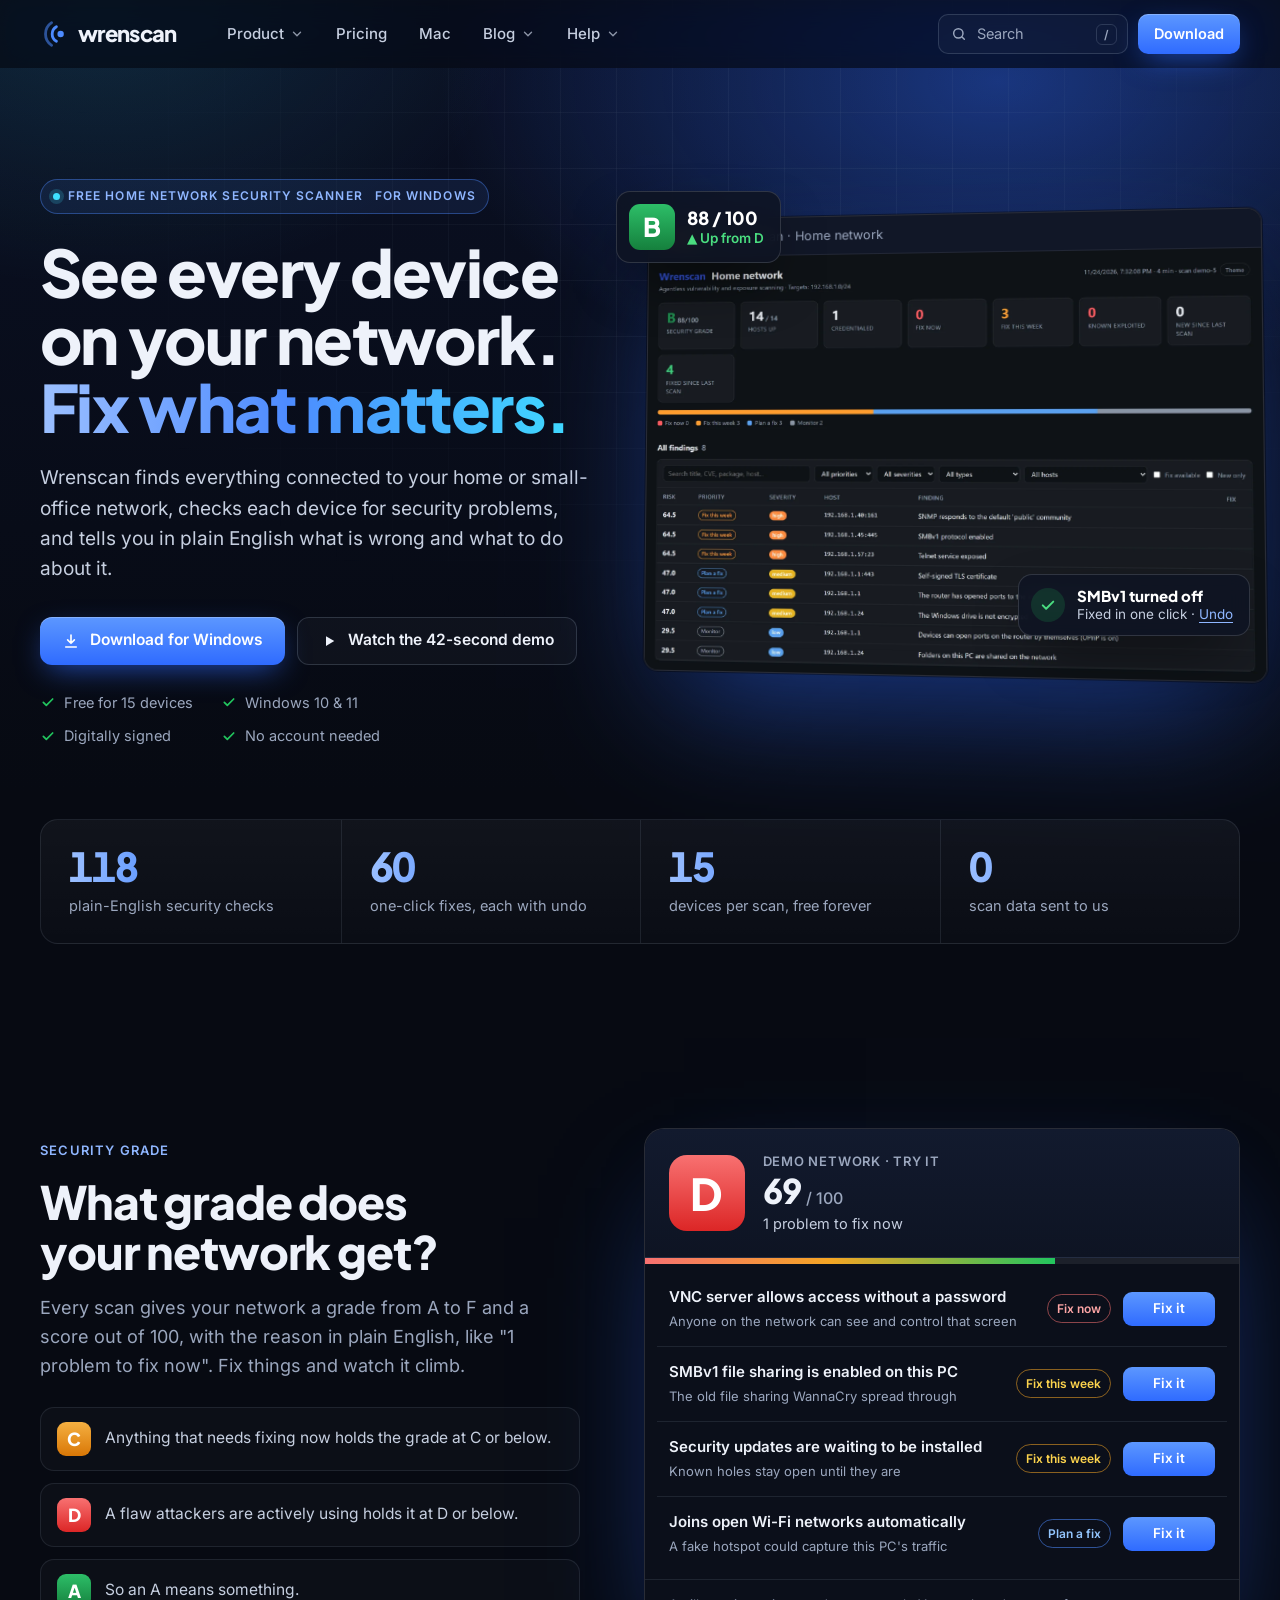
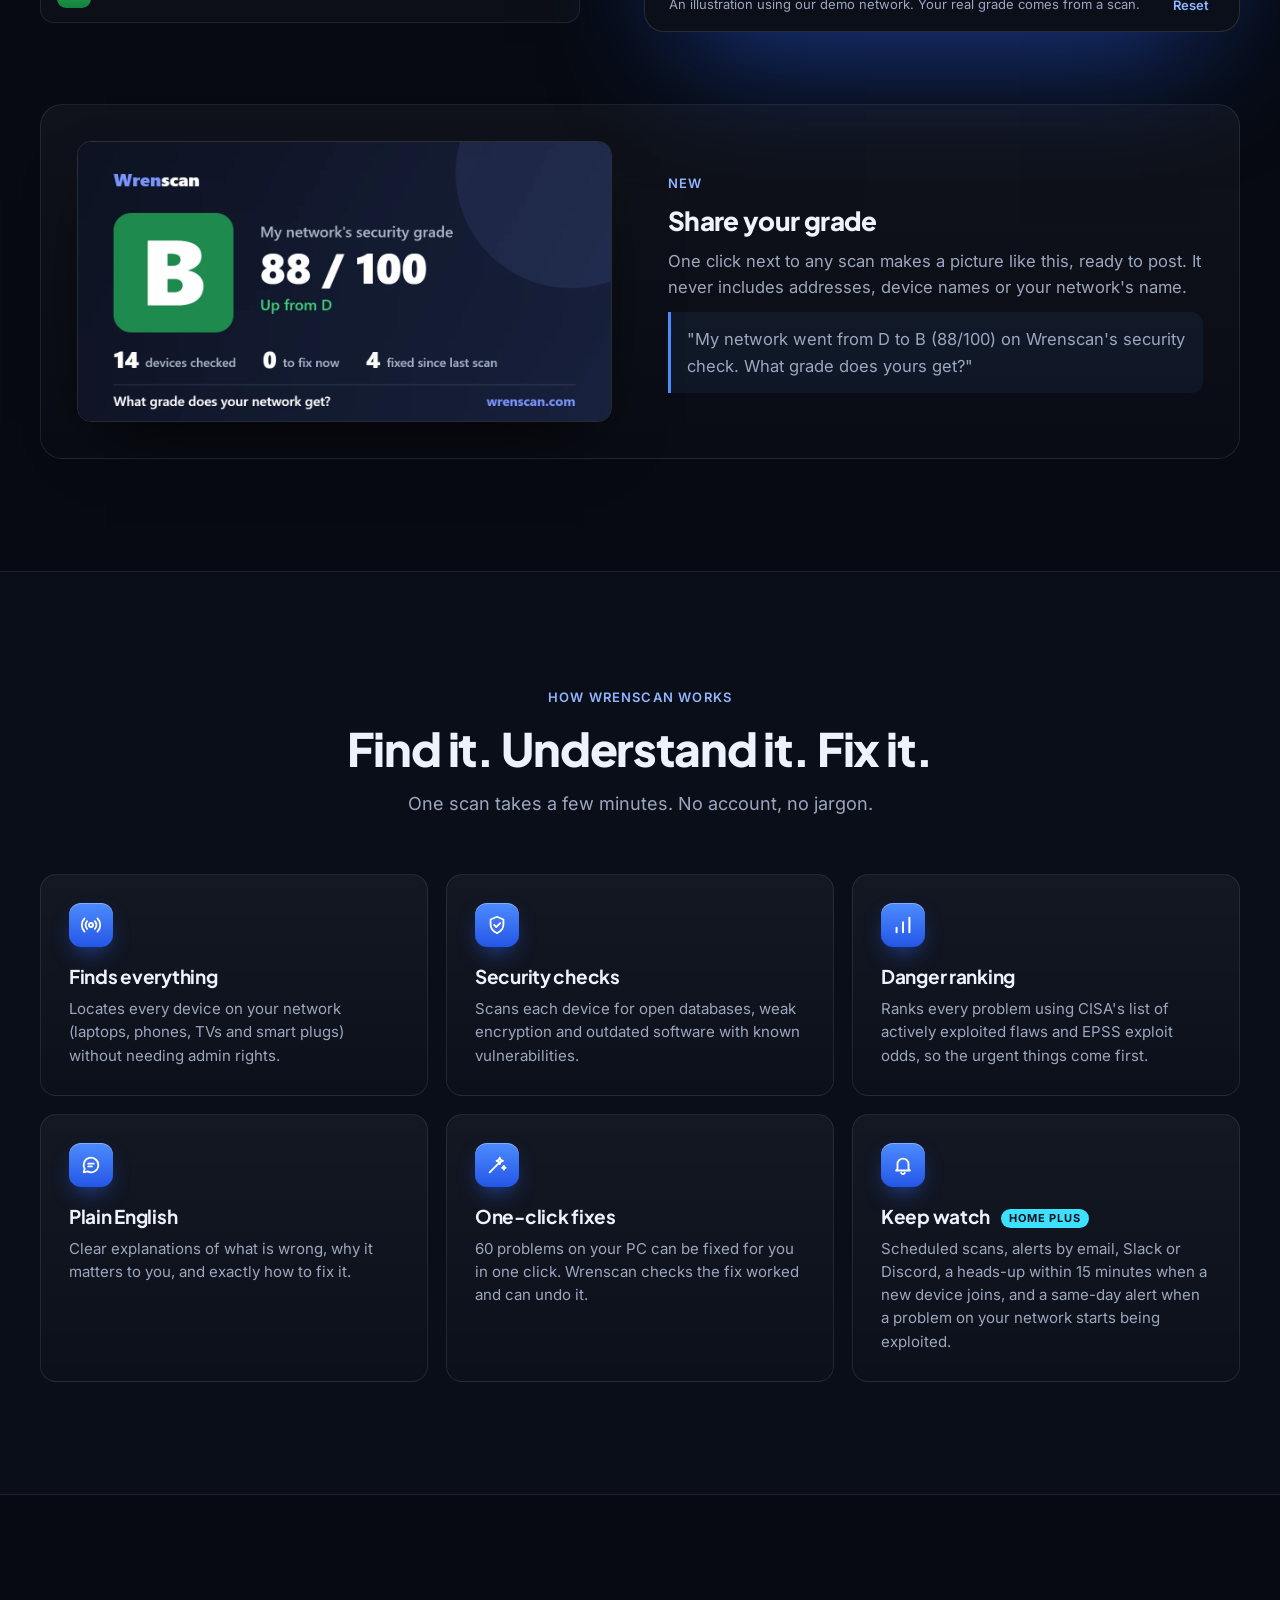
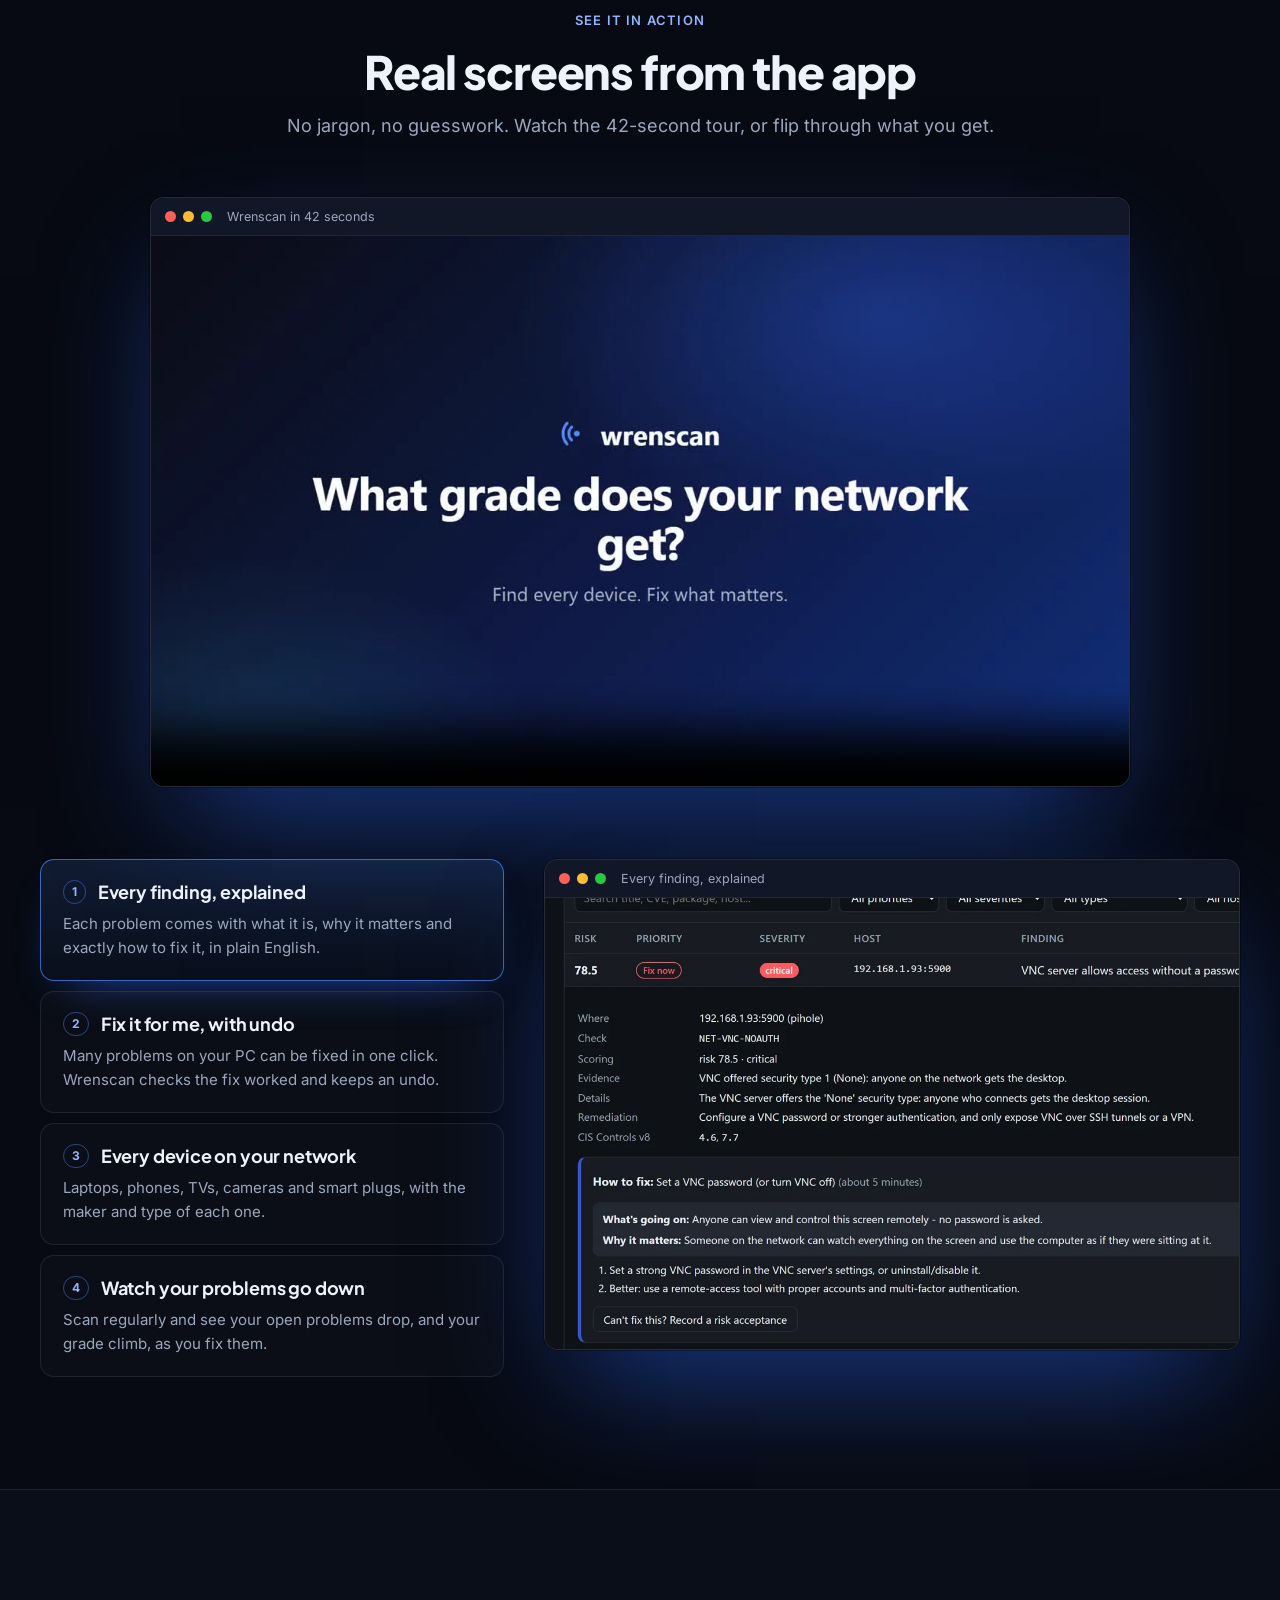
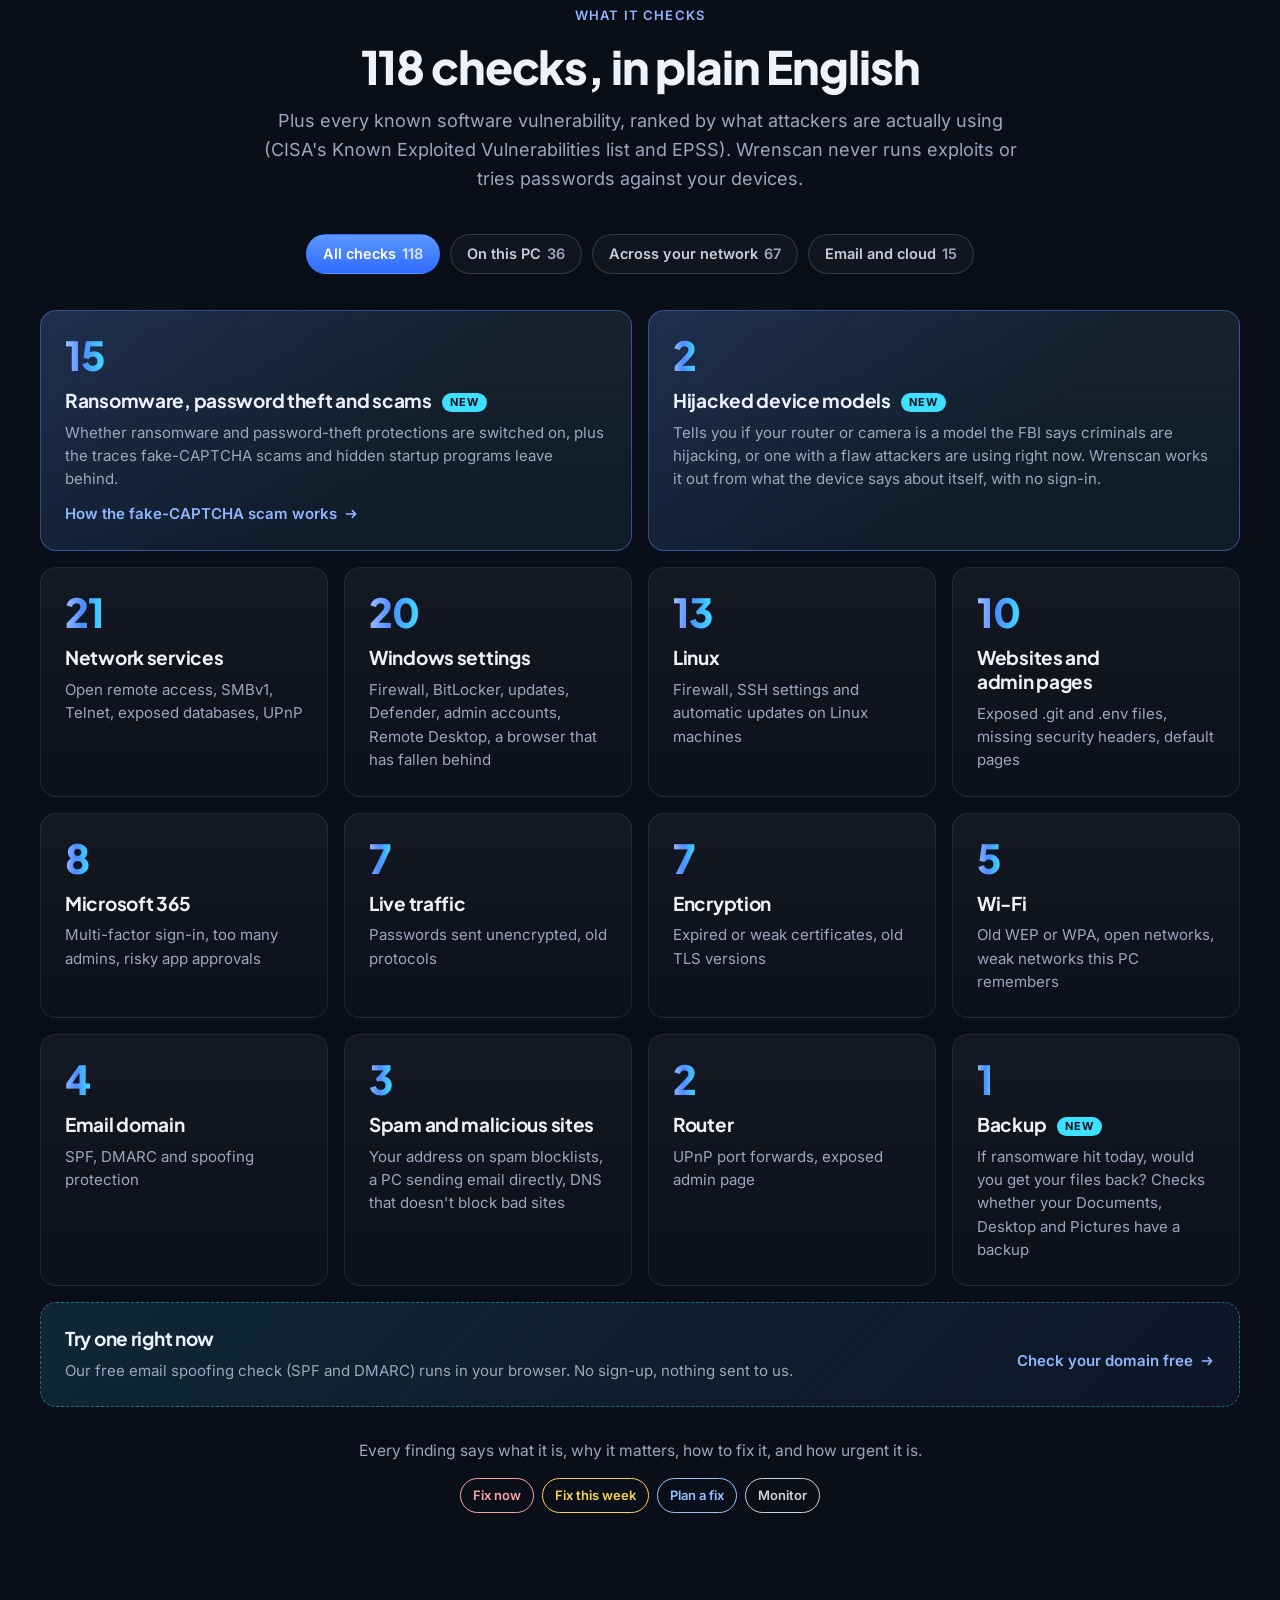
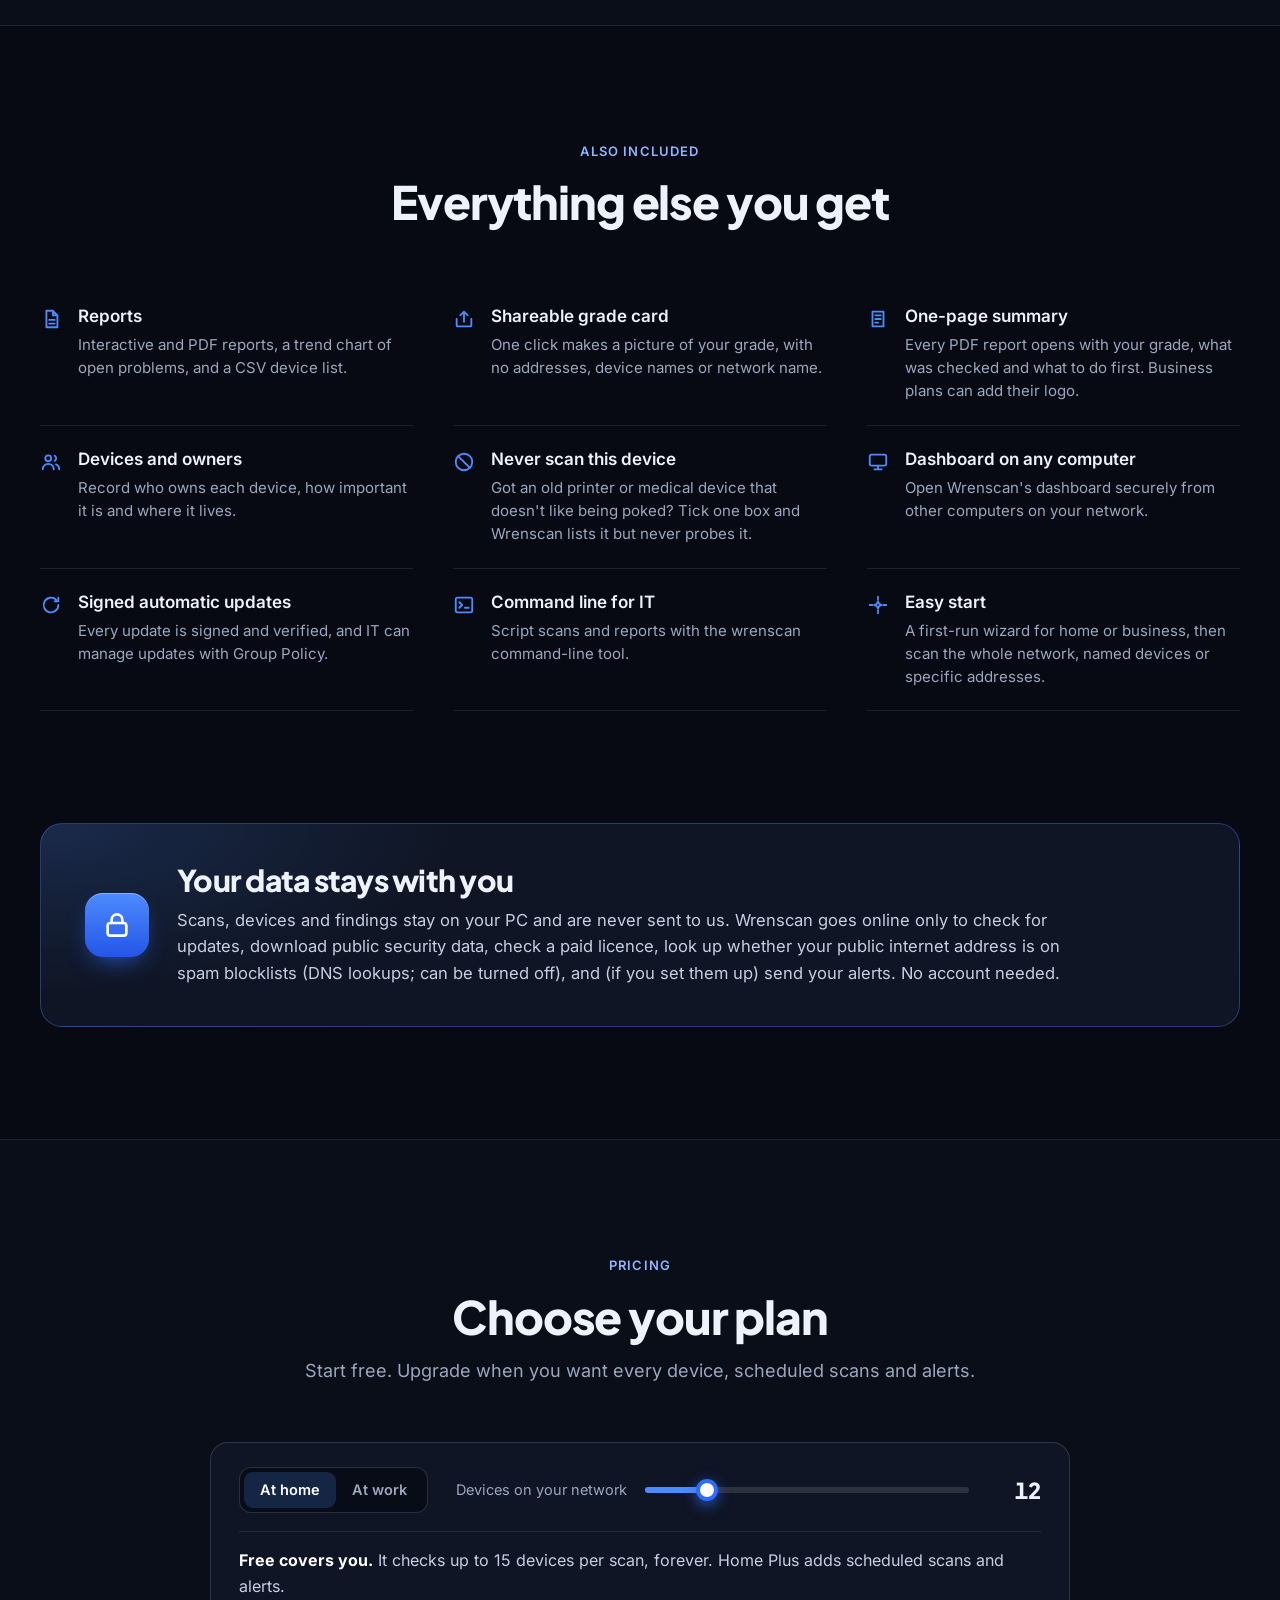
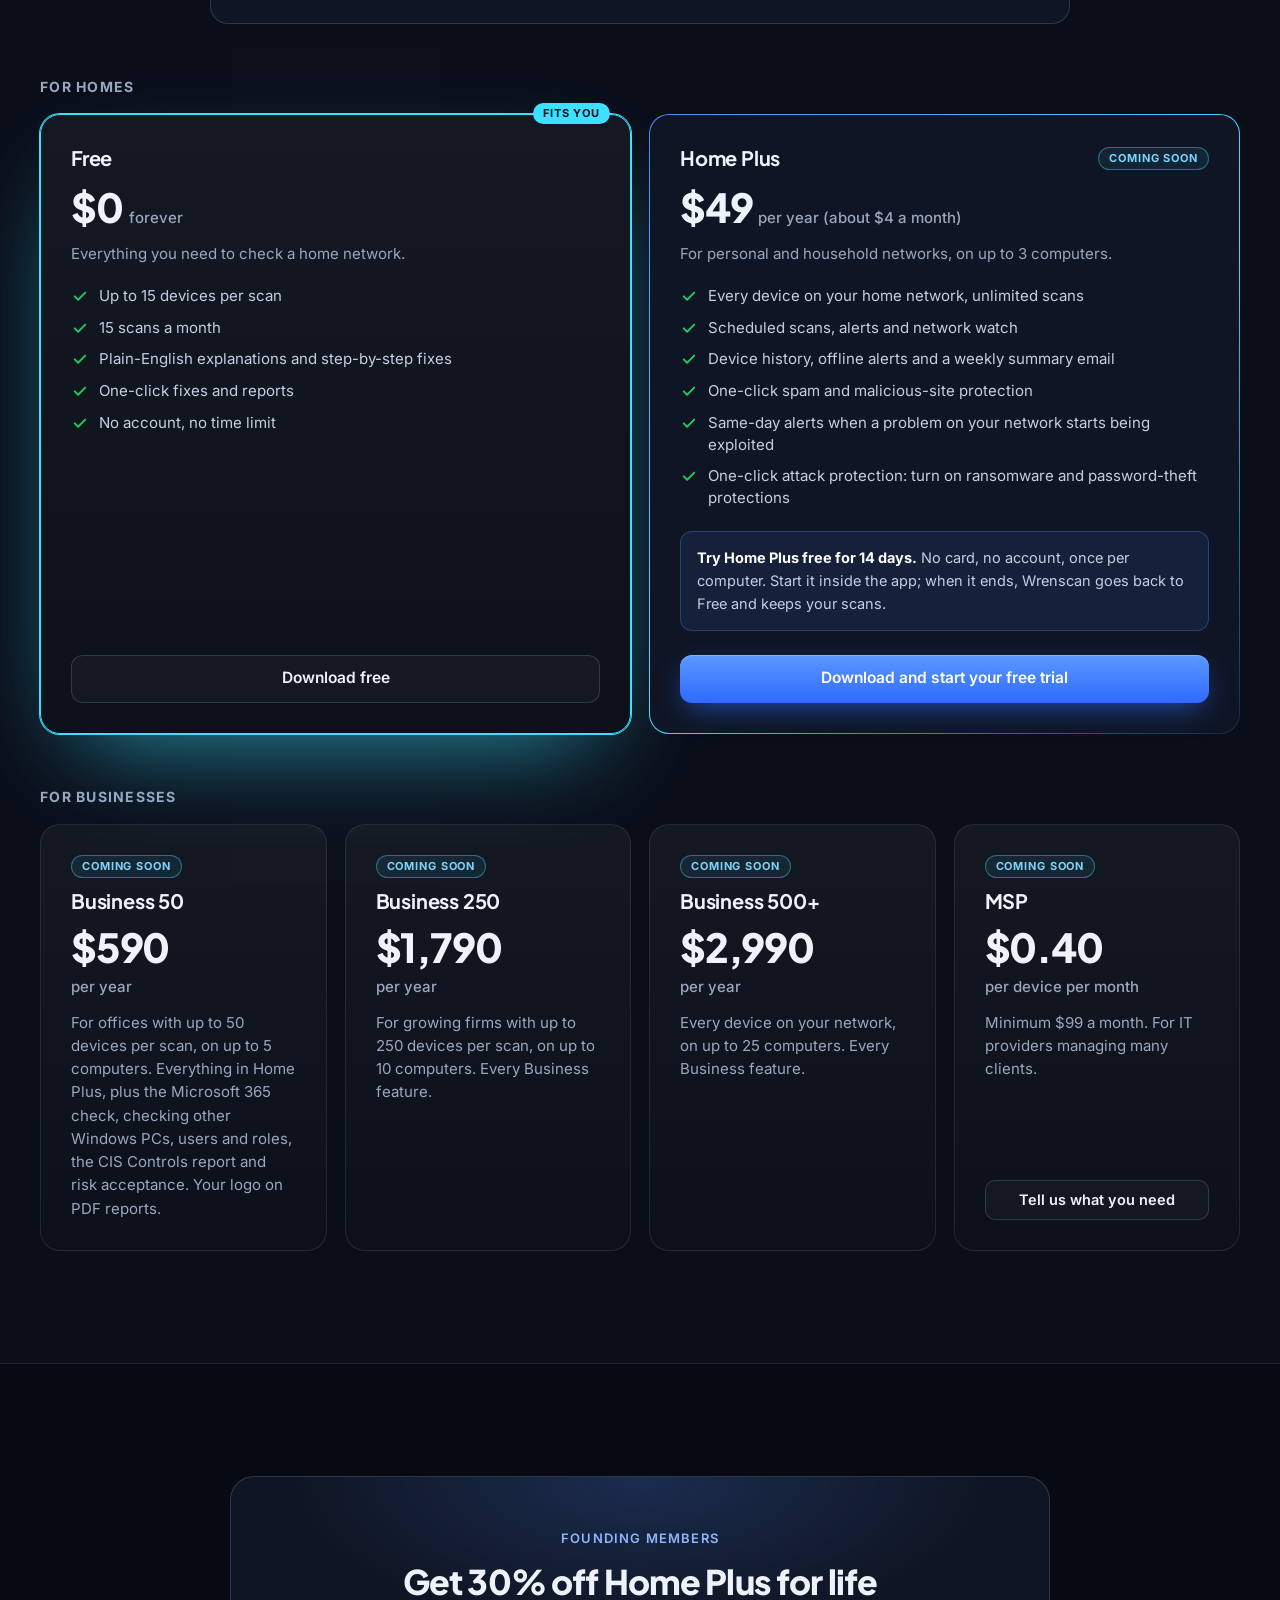
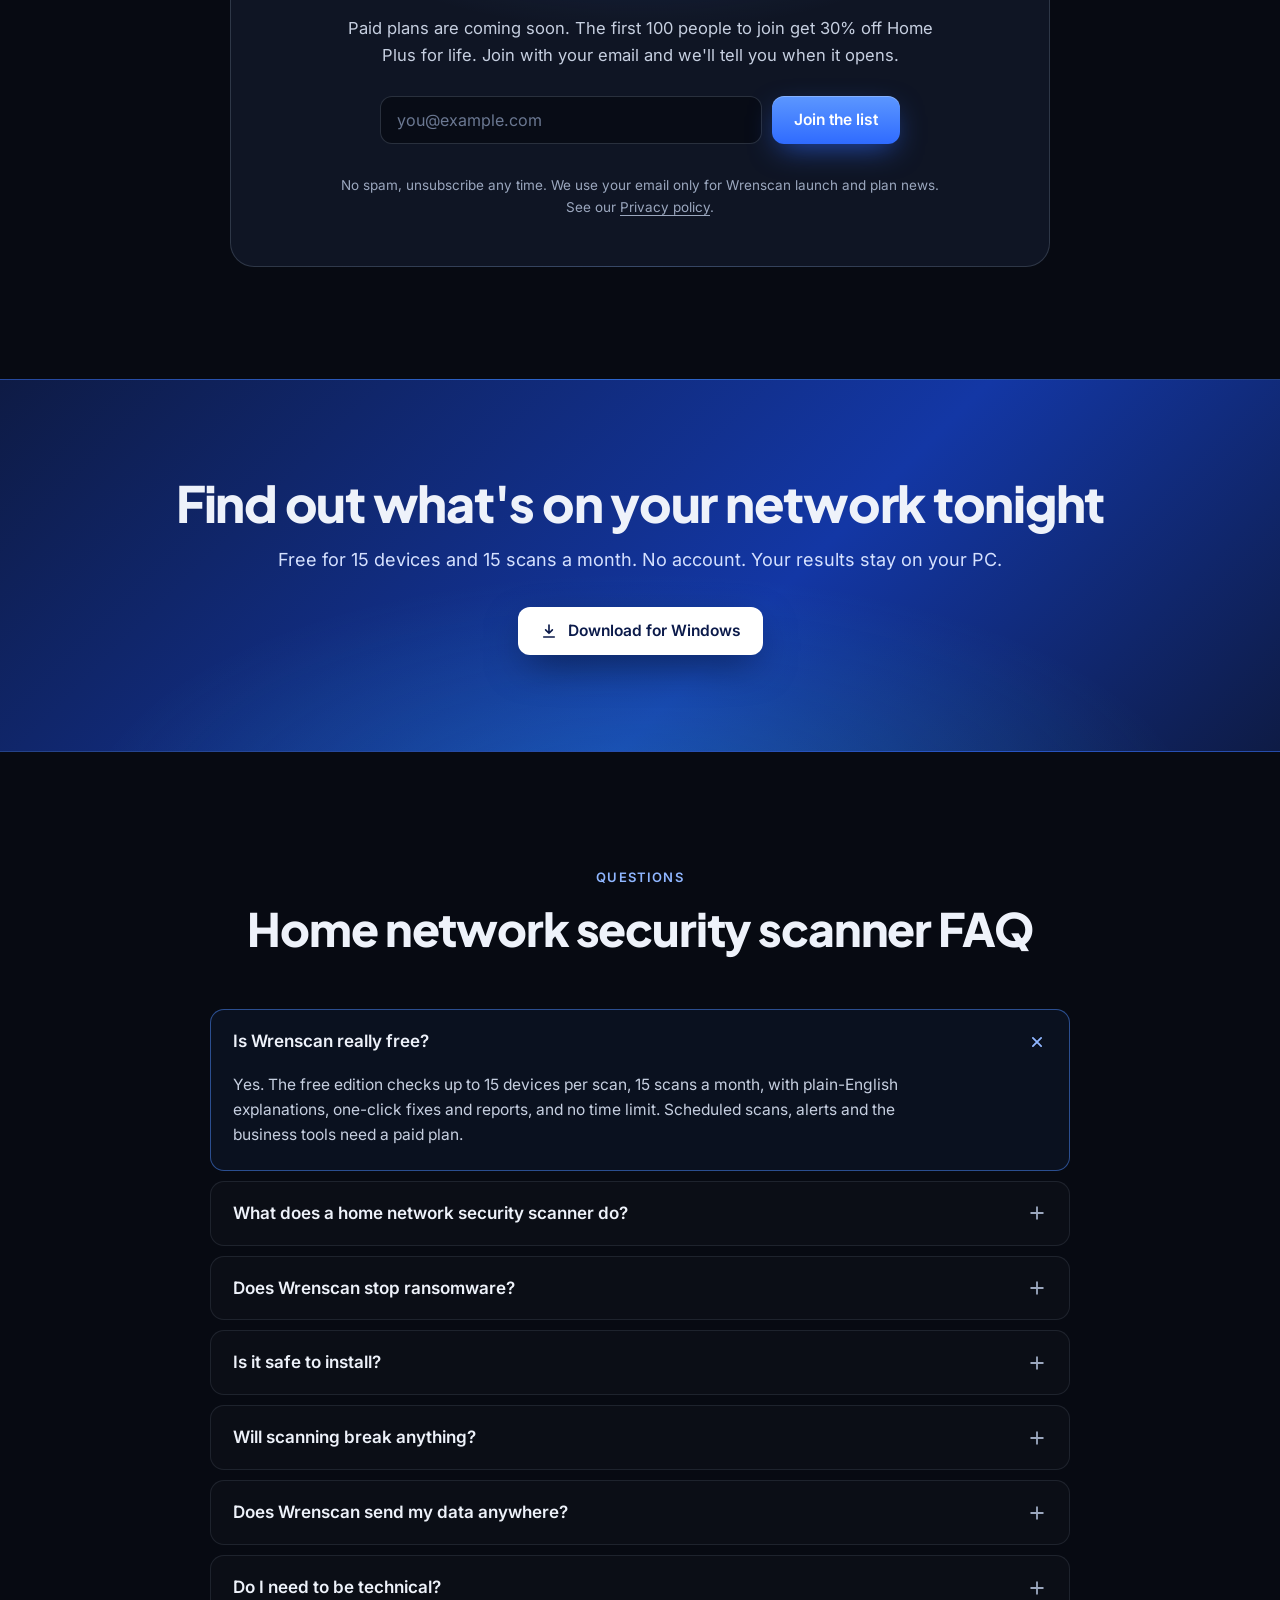
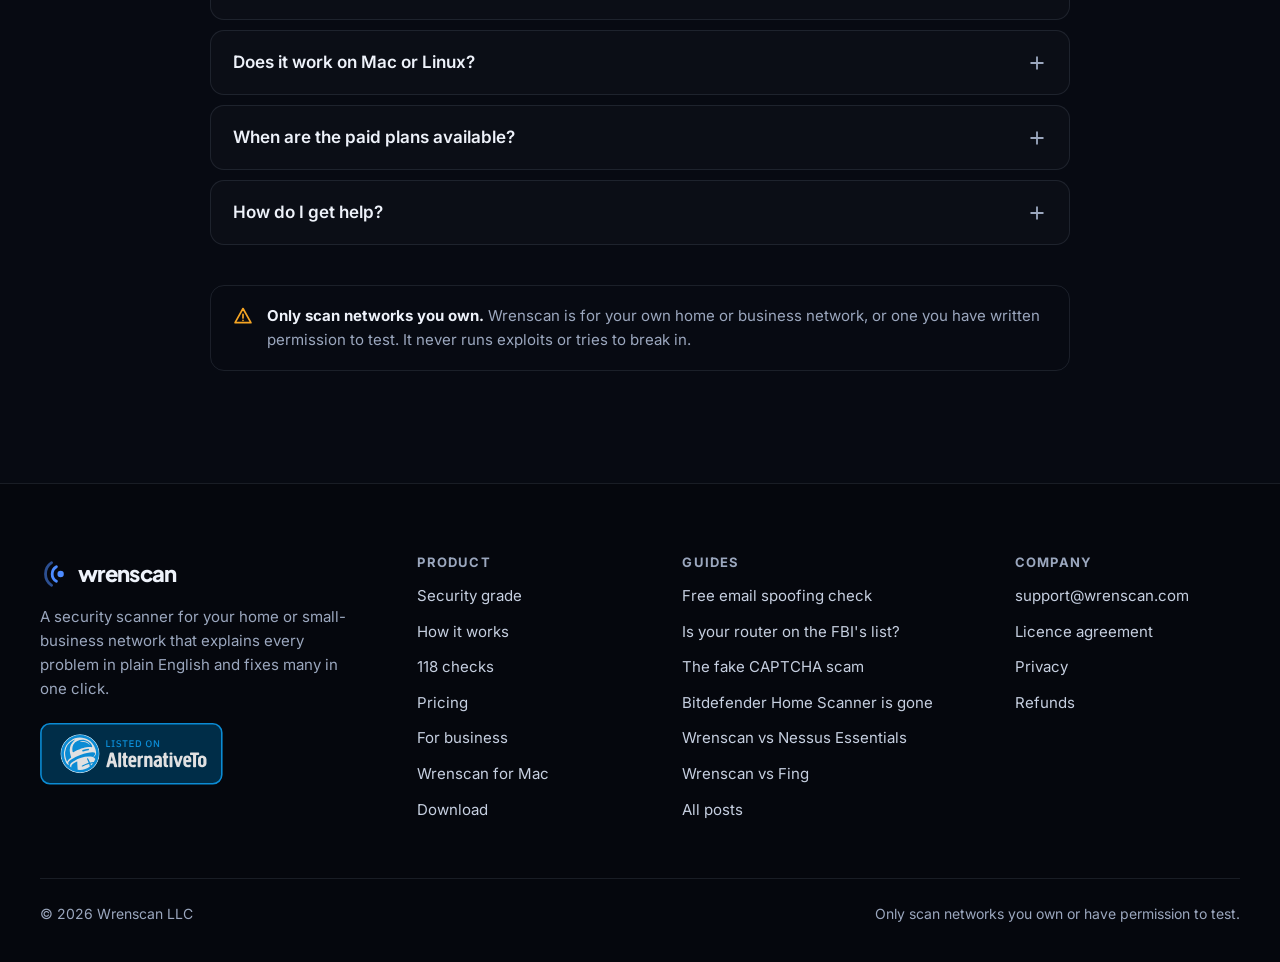
==== commit 01e2ff35: "New page for small offices and IT" ====
--- a/index.html
+++ b/index.html
@@ -332,7 +332,7 @@
   <div class="wrap">
     <div class="fgrid">
       <div><a class="logo" href="/"><svg viewBox="0 0 32 32" fill="none" aria-hidden="true"><circle cx="22" cy="16" r="3.4" fill="#4D8BFF"/><path d="M17.5 8.2a9 9 0 0 0 0 15.6" stroke="#4D8BFF" stroke-width="3" stroke-linecap="round"/><path d="M12.4 3.9a14.5 14.5 0 0 0 0 24.2" stroke="#4D8BFF" stroke-width="3" stroke-linecap="round" opacity=".55"/></svg>wrenscan</a><p class="blurb">A security scanner for your home or small-business network that explains every problem in plain English and fixes many in one click.</p><a class="altto" href="https://alternativeto.net/software/wrenscan/about/?utm_source=badge&amp;utm_medium=referral" target="_blank" rel="noopener"><img src="/img/alternativeto-badge.svg" alt="Wrenscan is listed on AlternativeTo" width="183" height="62" loading="lazy"></a></div>
-      <div><h4>Product</h4><ul><li><a href="/#grade">Security grade</a></li><li><a href="/#how">How it works</a></li><li><a href="/#checks">118 checks</a></li><li><a href="/#pricing">Pricing</a></li><li><a href="/mac/">Wrenscan for Mac</a></li><li><a href="https://downloads.wrenscan.com/download.html">Download</a></li></ul></div>
+      <div><h4>Product</h4><ul><li><a href="/#grade">Security grade</a></li><li><a href="/#how">How it works</a></li><li><a href="/#checks">118 checks</a></li><li><a href="/#pricing">Pricing</a></li><li><a href="/business/">For business</a></li><li><a href="/mac/">Wrenscan for Mac</a></li><li><a href="https://downloads.wrenscan.com/download.html">Download</a></li></ul></div>
       <div><h4>Guides</h4><ul><li><a href="https://downloads.wrenscan.com/email-check.html">Free email spoofing check</a></li><li><a href="/post/is-my-router-on-the-fbi-list/">Is your router on the FBI&#x27;s list?</a></li><li><a href="/post/fake-captcha-paste-command-scam/">The fake CAPTCHA scam</a></li><li><a href="/post/bitdefender-home-scanner-alternative/">Bitdefender Home Scanner is gone</a></li><li><a href="/post/wrenscan-vs-nessus-essentials/">Wrenscan vs Nessus Essentials</a></li><li><a href="/post/wrenscan-vs-fing/">Wrenscan vs Fing</a></li><li><a href="/blog/">All posts</a></li></ul></div>
       <div><h4>Company</h4><ul><li><a href="mailto:support@wrenscan.com">support@wrenscan.com</a></li><li><a href="https://downloads.wrenscan.com/eula.html">Licence agreement</a></li><li><a href="https://downloads.wrenscan.com/privacy.html">Privacy</a></li><li><a href="https://downloads.wrenscan.com/refund-policy.html">Refunds</a></li></ul></div>
     </div>
